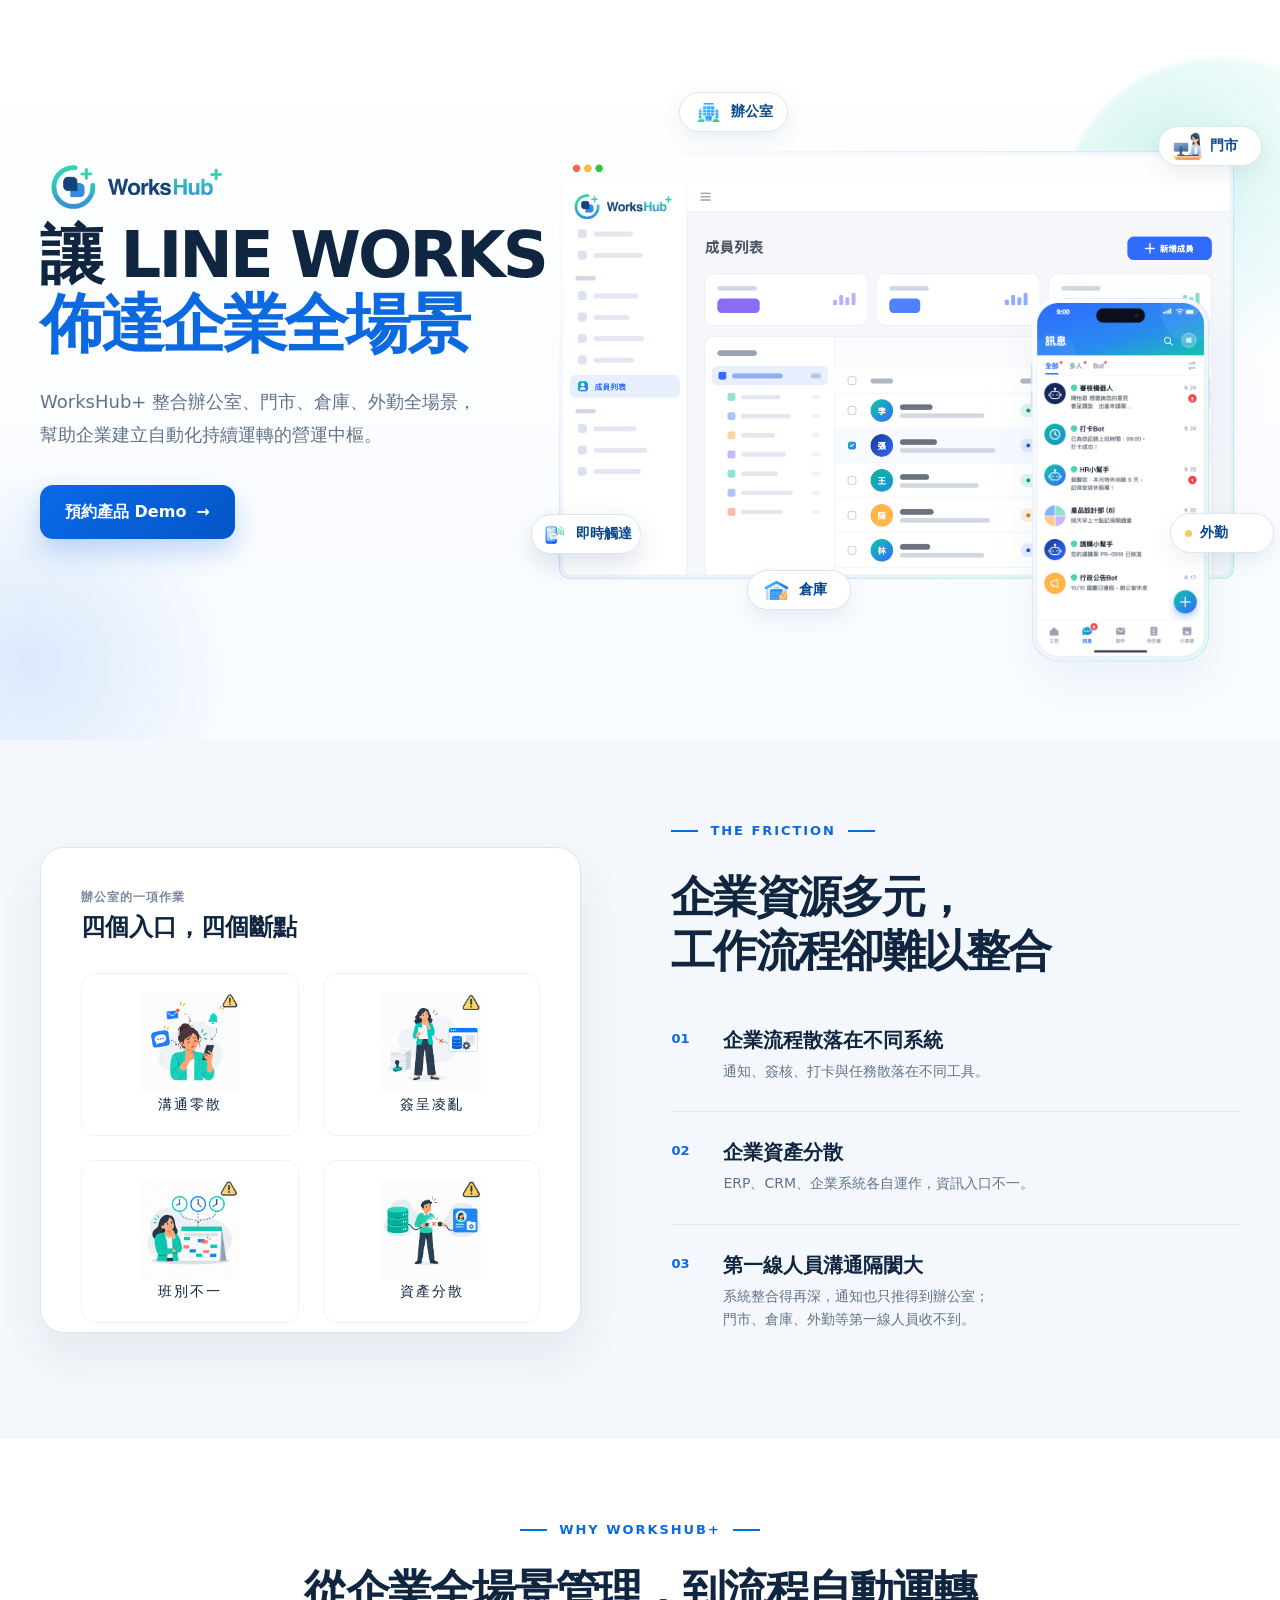
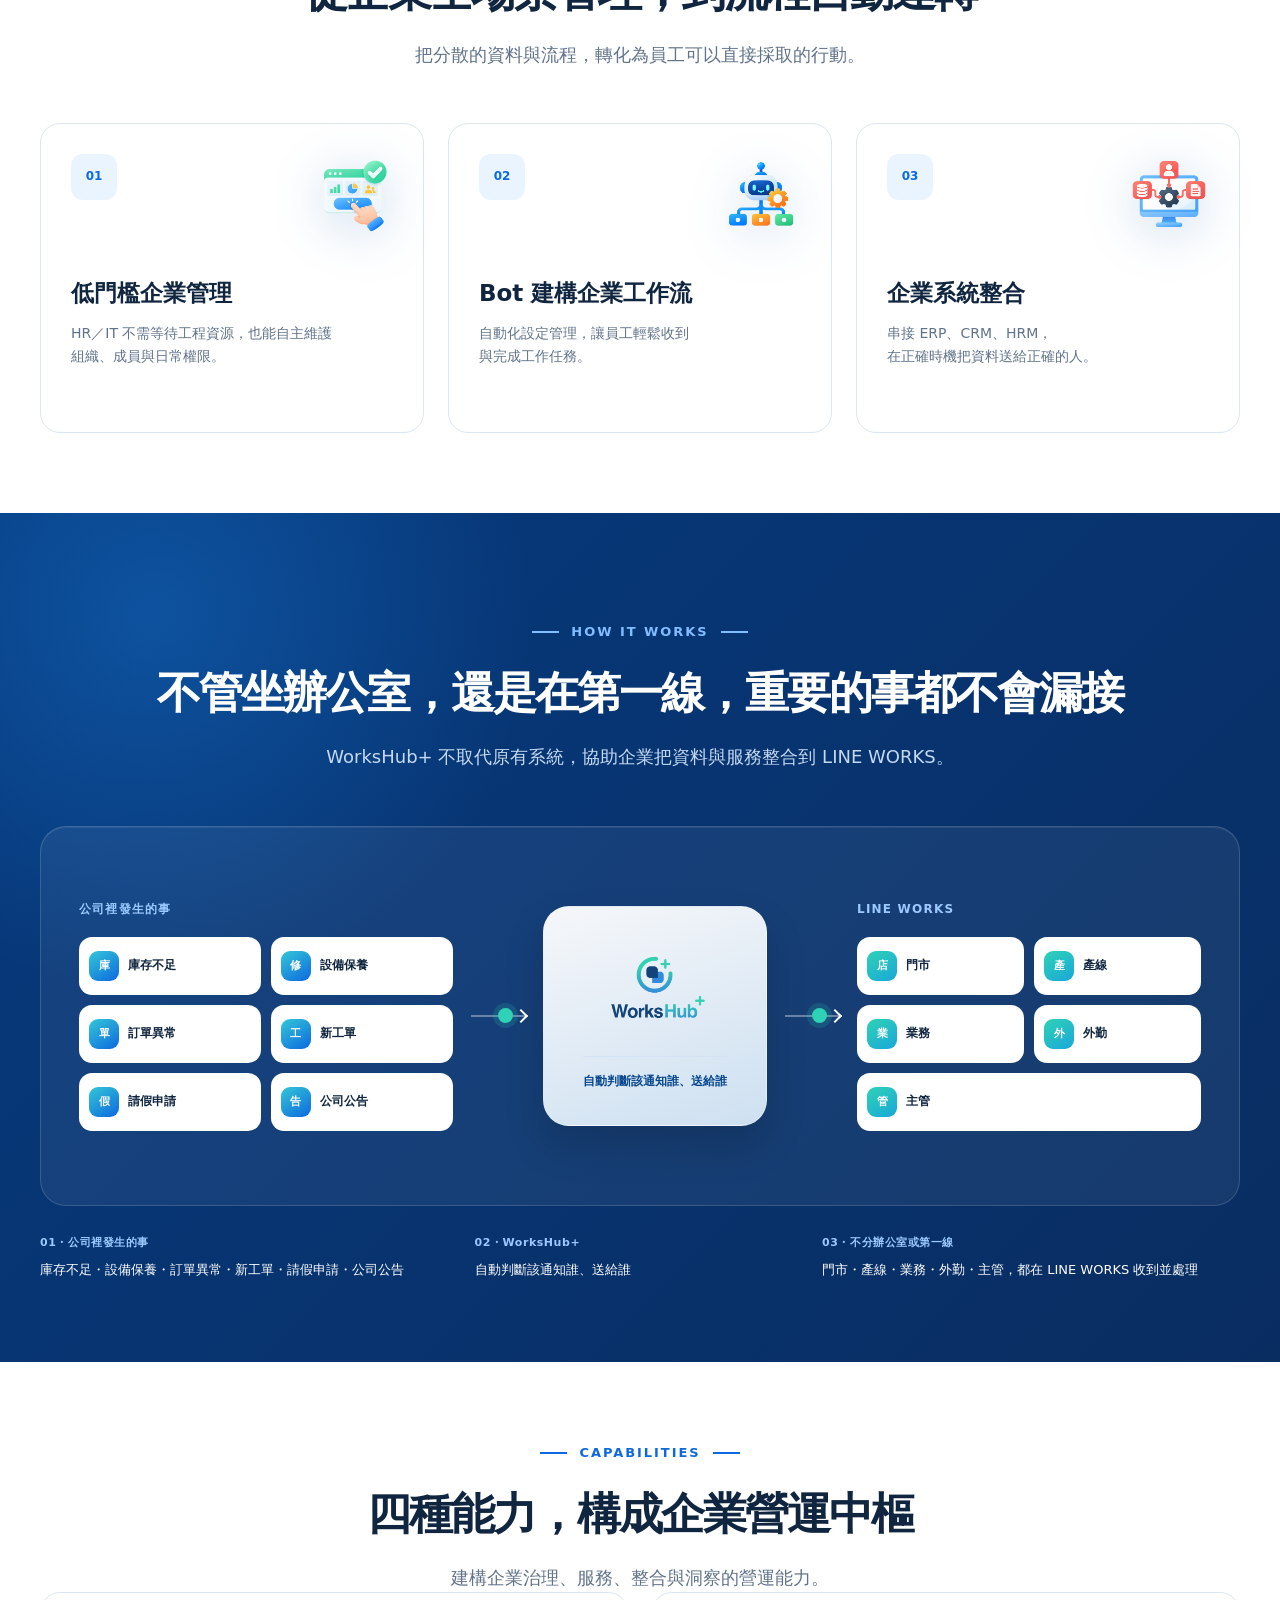
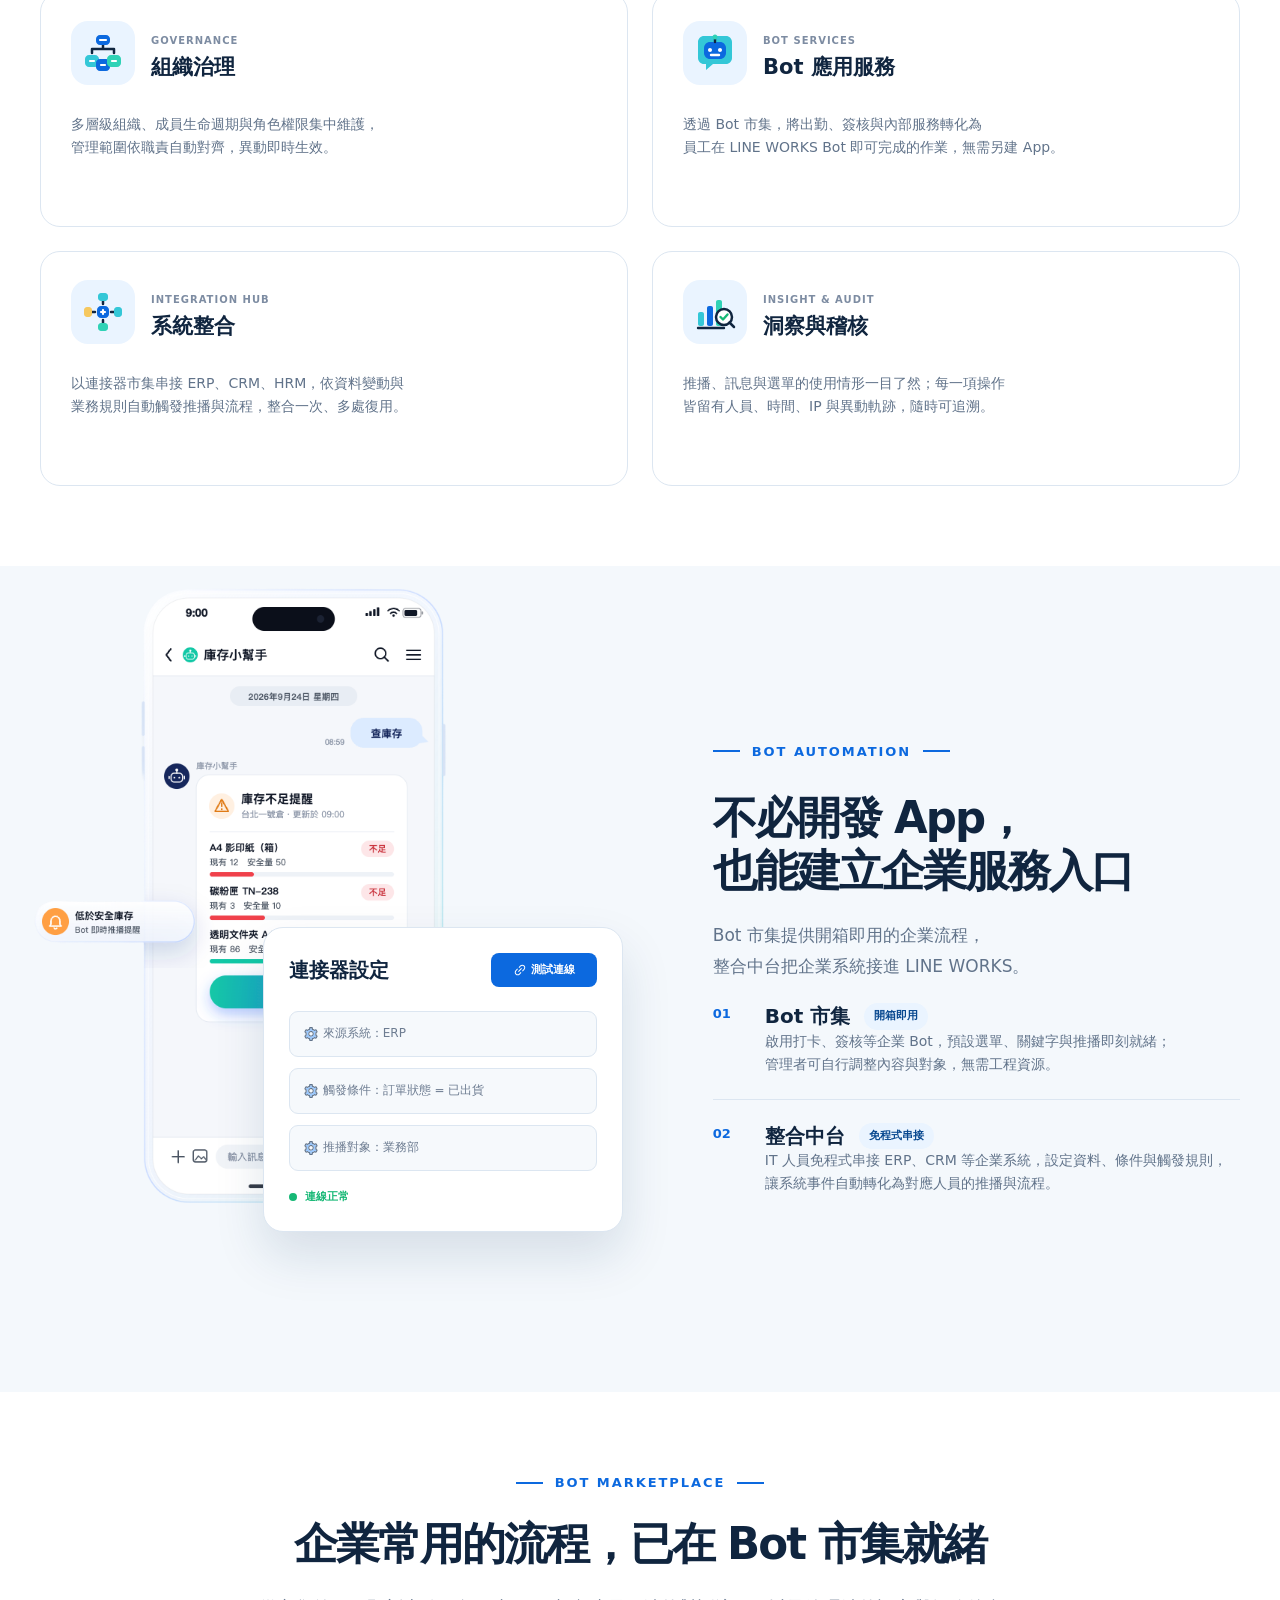
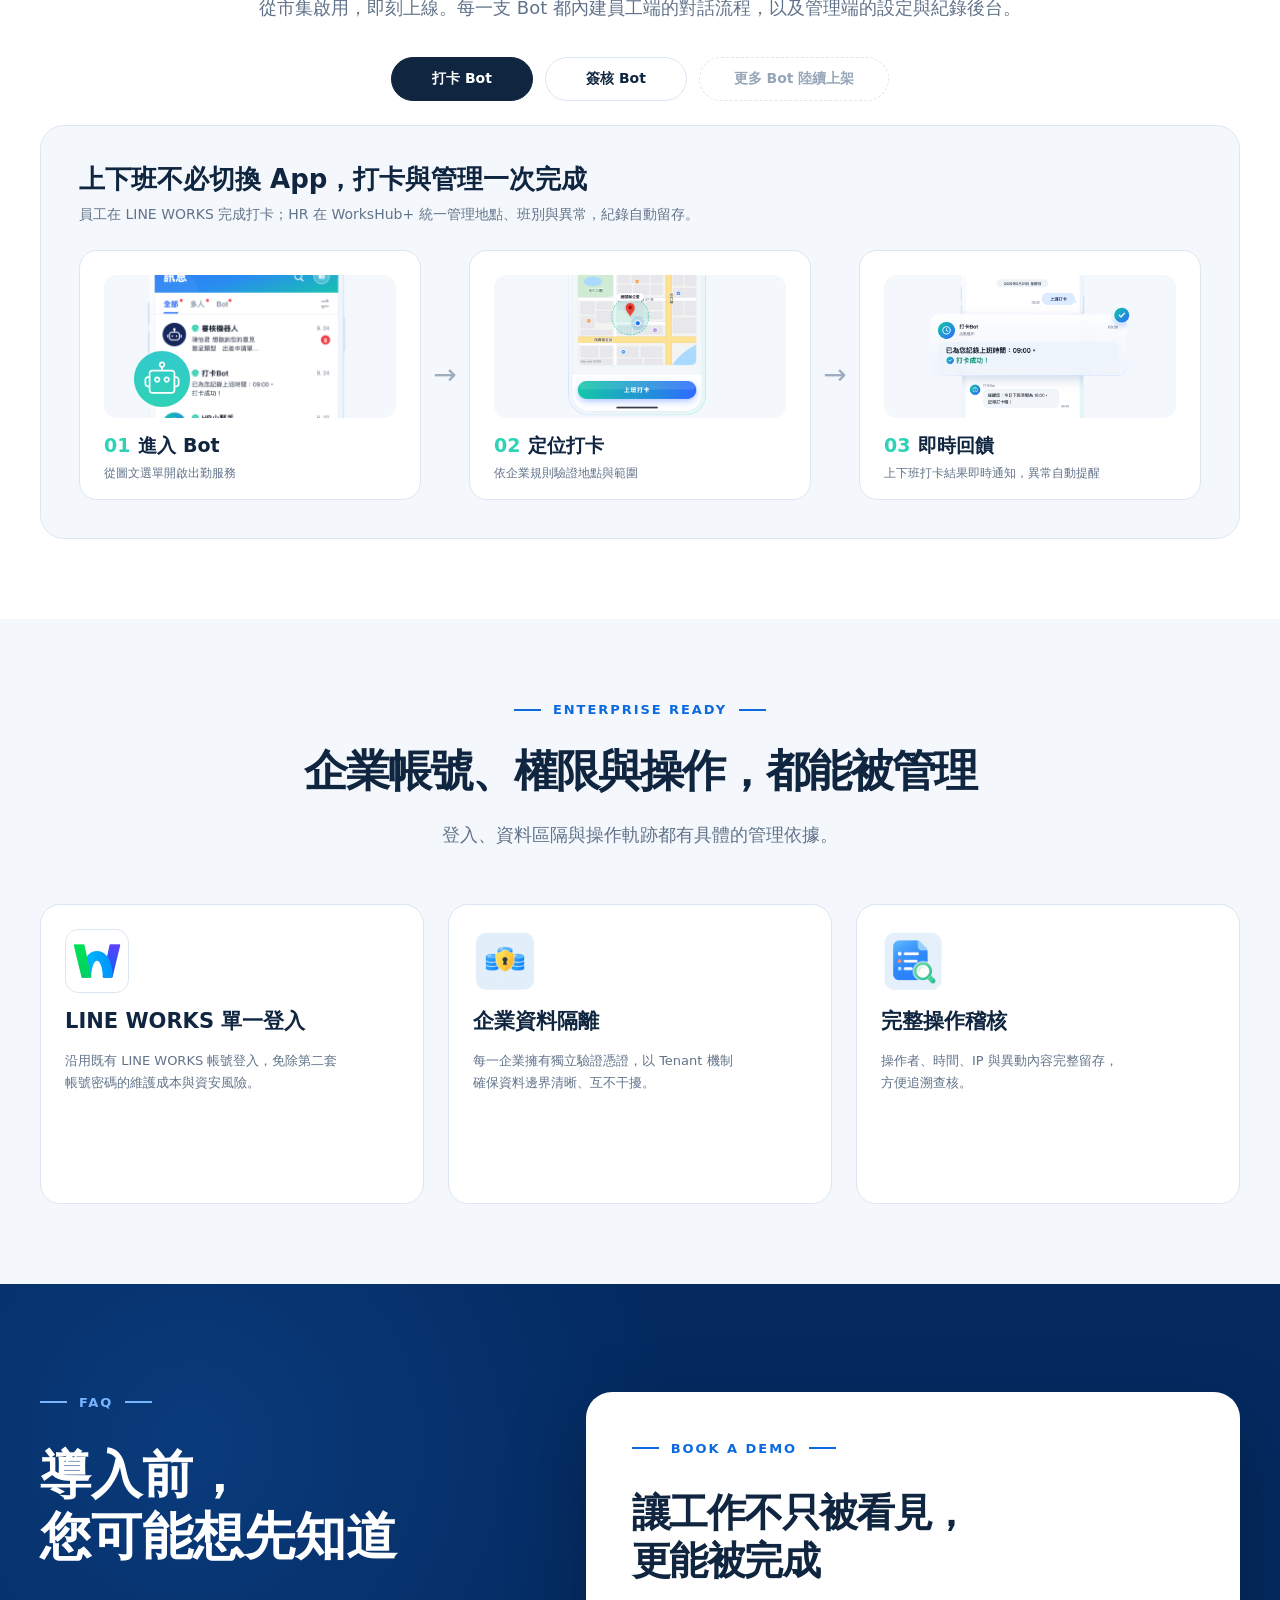
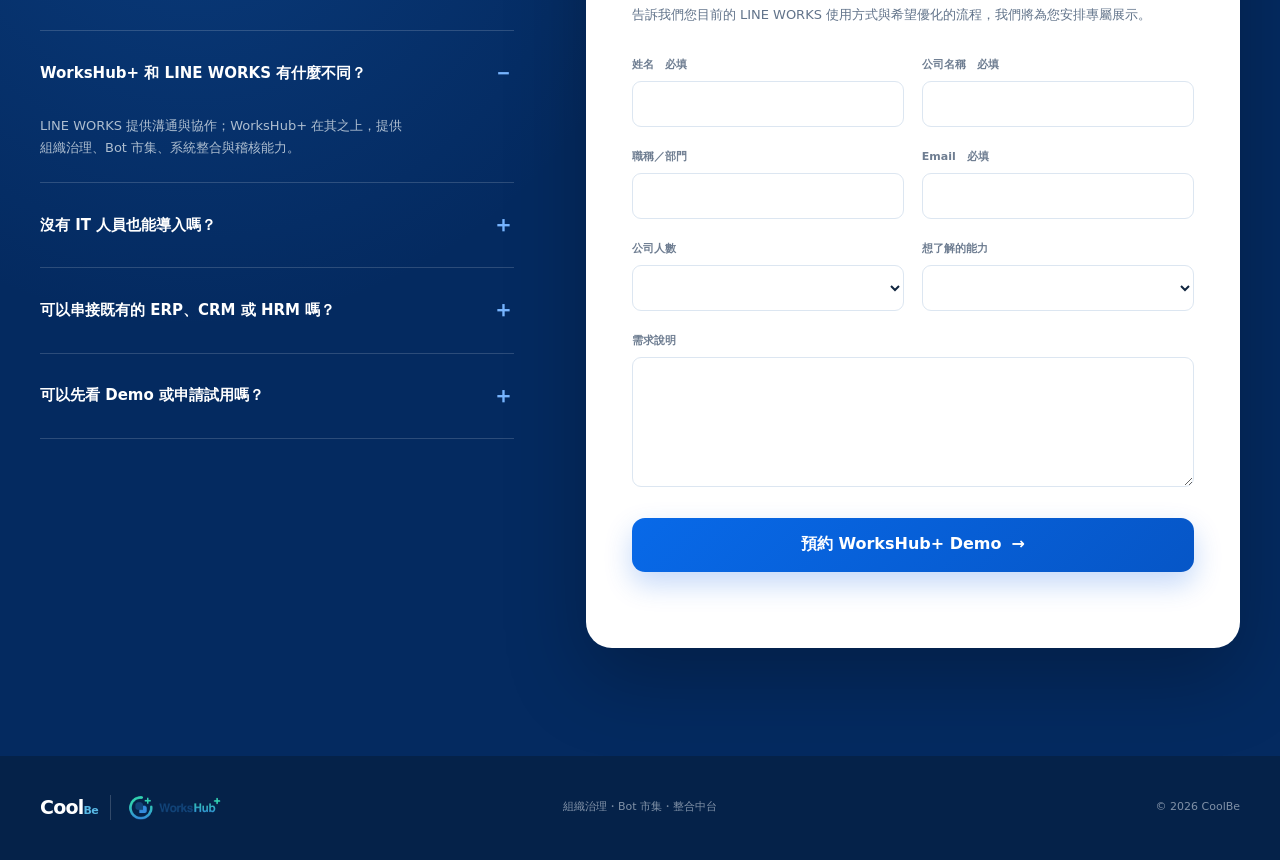
==== index.html @ c20ab9bf "Deploy WorksHub+ Figma-synced website" ====
<!doctype html>
<html lang="zh-Hant">
  <head>
    <meta charset="UTF-8" />
    <meta name="viewport" content="width=device-width, initial-scale=1" />
    <meta name="description" content="WorksHub+ 整合辦公室、門市、倉庫、外勤全場景，幫助企業建立自動化持續運轉的營運中樞。" />
    <meta name="theme-color" content="#0b4b9f" />
    <title>CoolBe WorksHub+｜企業營運中樞</title>
    <link rel="icon" type="image/svg+xml" href="data:image/svg+xml,%3Csvg xmlns='http://www.w3.org/2000/svg' viewBox='0 0 64 64'%3E%3Cdefs%3E%3ClinearGradient id='g' x1='0' y1='0' x2='1' y2='1'%3E%3Cstop stop-color='%232fd2b6'/%3E%3Cstop offset='1' stop-color='%232f8fe8'/%3E%3C/linearGradient%3E%3C/defs%3E%3Ccircle cx='32' cy='32' r='27' fill='none' stroke='url(%23g)' stroke-width='8' stroke-linecap='round'/%3E%3Cpath d='M22 24h14v14H22z' fill='%231d4f86'/%3E%3Cpath d='M28 30h14v14H28z' fill='%233b91df'/%3E%3Cpath d='M44 13v12M38 19h12' stroke='%232fd2b6' stroke-width='5' stroke-linecap='round'/%3E%3C/svg%3E" />
  <link rel="stylesheet" href="styles.css?v=20260924-figma" />
</head>
  <body>
    <a class="skip-link" href="#main">跳到主要內容</a>

    <main id="main">
      <section class="hero section" id="top">
        <div class="hero-orb hero-orb-a"></div>
        <div class="hero-orb hero-orb-b"></div>
        <div class="container hero-grid">
          <div class="hero-copy reveal">
            <div class="brand-crop"><img src="assets/figma-c4fd8.png" alt="WorksHub+" /></div>
            <h1>讓 LINE WORKS<br /><em>佈達企業全場景</em></h1>
            <p class="lead">WorksHub+ 整合辦公室、門市、倉庫、外勤全場景，<br class="desktop-break" />幫助企業建立自動化持續運轉的營運中樞。</p>
            <div class="hero-actions">
              <a class="button" href="#demo">預約產品 Demo <span aria-hidden="true">→</span></a>
            </div>
          </div>

          <div class="hero-showcase reveal" aria-label="WorksHub+ 後台與 LINE WORKS 手機介面示意">
            <img class="hero-admin-image" src="assets/figma-5219c.png" alt="WorksHub+ 成員管理後台畫面" />
            <img class="hero-mobile-image" src="assets/figma-2b4ed.png" alt="LINE WORKS 手機訊息畫面" />
            <div class="showcase-logo brand-crop"><img src="assets/figma-c4fd8.png" alt="" /></div>
            <div class="scene-badge scene-office"><img src="assets/figma-7d145.png" alt="" />辦公室</div>
            <div class="scene-badge scene-store"><img src="assets/figma-6f265.png" alt="" />門市</div>
            <div class="scene-badge scene-warehouse"><img src="assets/figma-5c17d.png" alt="" />倉庫</div>
            <div class="scene-badge scene-field"><i></i>外勤</div>
            <div class="float-chip float-chat"><img src="assets/figma-3a741.png" alt="" />即時觸達</div>
          </div>
        </div>
      </section>

      <section class="section friction" id="value">
        <div class="container split-grid">
          <div class="friction-board reveal">
            <div class="board-kicker">辦公室的一項作業</div>
            <h3>四個入口，四個斷點</h3>
            <div class="tool-grid">
              <div><img src="assets/figma-945f2.png" alt="" /><span>溝通零散</span></div>
              <div><img src="assets/figma-859e3.png" alt="" /><span>簽呈凌亂</span></div>
              <div><img src="assets/figma-cb415.png" alt="" /><span>班別不一</span></div>
              <div><img src="assets/figma-92d85.png" alt="" /><span>資產分散</span></div>
            </div>
          </div>

          <div class="section-copy reveal">
            <div class="eyebrow"><span></span>THE FRICTION</div>
            <h2>企業資源多元，<br />工作流程卻難以整合</h2>
            <ol class="number-list">
              <li><span>01</span><div><h3>企業流程散落在不同系統</h3><p>通知、簽核、打卡與任務散落在不同工具。</p></div></li>
              <li><span>02</span><div><h3>企業資產分散</h3><p>ERP、CRM、企業系統各自運作，資訊入口不一。</p></div></li>
              <li><span>03</span><div><h3>第一線人員溝通隔閡大</h3><p>系統整合得再深，通知也只推得到辦公室；<br />門市、倉庫、外勤等第一線人員收不到。</p></div></li>
            </ol>
          </div>
        </div>
      </section>

      <section class="section value-section">
        <div class="container">
          <div class="section-heading centered reveal">
            <div class="eyebrow"><span></span>WHY WORKSHUB+</div>
            <h2>從企業全場景管理，到流程自動運轉</h2>
            <p>把分散的資料與流程，轉化為員工可以直接採取的行動。</p>
          </div>
          <div class="value-cards">
            <article class="value-card reveal">
              <div class="value-top"><span class="card-number">01</span><img class="value-icon" src="assets/figma-0c773.png" alt="" /></div>
              <h3>低門檻企業管理</h3>
              <p>HR／IT 不需等待工程資源，也能自主維護<br />組織、成員與日常權限。</p>
            </article>
            <article class="value-card reveal">
              <div class="value-top"><span class="card-number">02</span><img class="value-icon" src="assets/figma-001c5.png" alt="" /></div>
              <h3>Bot 建構企業工作流</h3>
              <p>自動化設定管理，讓員工輕鬆收到<br />與完成工作任務。</p>
            </article>
            <article class="value-card reveal">
              <div class="value-top"><span class="card-number">03</span><img class="value-icon" src="assets/figma-ae1e3.png" alt="" /></div>
              <h3>企業系統整合</h3>
              <p>串接 ERP、CRM、HRM，<br />在正確時機把資料送給正確的人。</p>
            </article>
          </div>
        </div>
      </section>

      <section class="section how-it-works">
        <div class="container">
          <div class="section-heading centered on-dark reveal">
            <div class="eyebrow"><span></span>HOW IT WORKS</div>
            <h2>不管坐辦公室，還是在第一線，重要的事都不會漏接</h2>
            <p>WorksHub+ 不取代原有系統，協助企業把資料與服務整合到 LINE WORKS。</p>
          </div>

          <div class="flow-stage reveal" aria-label="WorksHub+ 運作流程圖">
            <div class="flow-column flow-source">
              <span class="flow-label">公司裡發生的事</span>
              <div class="source-grid">
                <div><i>庫</i>庫存不足</div>
                <div><i>修</i>設備保養</div>
                <div><i>單</i>訂單異常</div>
                <div><i>工</i>新工單</div>
                <div><i>假</i>請假申請</div>
                <div><i>告</i>公司公告</div>
              </div>
            </div>
            <div class="flow-arrow" aria-hidden="true"><span></span></div>
            <div class="flow-core">
              <img src="assets/figma-edcbf.png" alt="WorksHub+" />
              <div>自動判斷該通知誰、送給誰</div>
            </div>
            <div class="flow-arrow" aria-hidden="true"><span></span></div>
            <div class="flow-destination">
              <span class="flow-label">LINE WORKS</span>
              <div class="people-grid">
                <div><i>店</i>門市</div>
                <div><i>產</i>產線</div>
                <div><i>業</i>業務</div>
                <div><i>外</i>外勤</div>
                <div><i>管</i>主管</div>
              </div>
            </div>
          </div>

          <div class="flow-captions">
            <div><strong>01・公司裡發生的事</strong><span>庫存不足・設備保養・訂單異常・新工單・請假申請・公司公告</span></div>
            <div><strong>02・WorksHub+</strong><span>自動判斷該通知誰、送給誰</span></div>
            <div><strong>03・不分辦公室或第一線</strong><span>門市・產線・業務・外勤・主管，都在 LINE WORKS 收到並處理</span></div>
          </div>
        </div>
      </section>

      <section class="section capabilities" id="capabilities">
        <div class="container">
          <div class="section-heading centered reveal">
            <div class="eyebrow"><span></span>CAPABILITIES</div>
            <h2>四種能力，構成企業營運中樞</h2>
            <p>建構企業治理、服務、整合與洞察的營運能力。</p>
          </div>
          <div class="capability-grid">
            <article class="capability-card reveal">
              <div class="cap-head"><span class="cap-icon"><img src="assets/figma-39eca.svg" alt="" /></span><div><small>GOVERNANCE</small><h3>組織治理</h3></div></div>
              <p>多層級組織、成員生命週期與角色權限集中維護，<br />管理範圍依職責自動對齊，異動即時生效。</p>
            </article>
            <article class="capability-card reveal">
              <div class="cap-head"><span class="cap-icon"><img src="assets/figma-b638e.svg" alt="" /></span><div><small>BOT SERVICES</small><h3>Bot 應用服務</h3></div></div>
              <p>透過 Bot 市集，將出勤、簽核與內部服務轉化為<br />員工在 LINE WORKS Bot 即可完成的作業，無需另建 App。</p>
            </article>
            <article class="capability-card reveal">
              <div class="cap-head"><span class="cap-icon"><img src="assets/figma-04f68.svg" alt="" /></span><div><small>INTEGRATION HUB</small><h3>系統整合</h3></div></div>
              <p>以連接器市集串接 ERP、CRM、HRM，依資料變動與<br />業務規則自動觸發推播與流程，整合一次、多處復用。</p>
            </article>
            <article class="capability-card reveal">
              <div class="cap-head"><span class="cap-icon"><img src="assets/figma-c56f0.svg" alt="" /></span><div><small>INSIGHT &amp; AUDIT</small><h3>洞察與稽核</h3></div></div>
              <p>推播、訊息與選單的使用情形一目了然；每一項操作<br />皆留有人員、時間、IP 與異動軌跡，隨時可追溯。</p>
            </article>
          </div>
        </div>
      </section>

      <section class="section automation" id="automation">
        <div class="container split-grid automation-grid">
          <div class="automation-visual reveal">
            <img class="automation-phone-shot" src="assets/figma-3d647.png" alt="LINE WORKS 企業服務 Bot 手機畫面" />
            <div class="connector-card">
              <div class="connector-head"><h3>連接器設定</h3><button type="button"><img src="assets/figma-ceab8.svg" alt="" />測試連線</button></div>
              <div class="connector-field"><img src="assets/figma-f8e97.svg" alt="" />來源系統：ERP</div>
              <div class="connector-field"><img src="assets/figma-f8e97.svg" alt="" />觸發條件：訂單狀態 = 已出貨</div>
              <div class="connector-field"><img src="assets/figma-f8e97.svg" alt="" />推播對象：業務部</div>
              <div class="connector-status"><i></i>連線正常</div>
            </div>
          </div>

          <div class="section-copy reveal">
            <div class="eyebrow"><span></span>BOT AUTOMATION</div>
            <h2>不必開發 App，<br />也能建立企業服務入口</h2>
            <p class="lead compact">Bot 市集提供開箱即用的企業流程，<br />整合中台把企業系統接進 LINE WORKS。</p>
            <ol class="number-list automation-list">
              <li><span>01</span><div><div class="list-title"><h3>Bot 市集</h3><em>開箱即用</em></div><p>啟用打卡、簽核等企業 Bot，預設選單、關鍵字與推播即刻就緒；<br />管理者可自行調整內容與對象，無需工程資源。</p></div></li>
              <li><span>02</span><div><div class="list-title"><h3>整合中台</h3><em>免程式串接</em></div><p>IT 人員免程式串接 ERP、CRM 等企業系統，設定資料、條件與觸發規則，<br />讓系統事件自動轉化為對應人員的推播與流程。</p></div></li>
            </ol>
          </div>
        </div>
      </section>

      <section class="section marketplace" id="marketplace">
        <div class="container">
          <div class="section-heading centered reveal">
            <div class="eyebrow"><span></span>BOT MARKETPLACE</div>
            <h2>企業常用的流程，已在 Bot 市集就緒</h2>
            <p>從市集啟用，即刻上線。每一支 Bot 都內建員工端的對話流程，以及管理端的設定與紀錄後台。</p>
          </div>

          <div class="tabs" role="tablist" aria-label="Bot 市集">
            <button type="button" role="tab" aria-selected="true" aria-controls="attendance-panel" id="attendance-tab" data-tab="attendance">打卡 Bot</button>
            <button type="button" role="tab" aria-selected="false" aria-controls="approval-panel" id="approval-tab" data-tab="approval">簽核 Bot</button>
            <span>更多 Bot 陸續上架</span>
          </div>

          <div class="tab-panel active" id="attendance-panel" role="tabpanel" aria-labelledby="attendance-tab">
            <div class="market-intro"><h3>上下班不必切換 App，打卡與管理一次完成</h3><p>員工在 LINE WORKS 完成打卡；HR 在 WorksHub+ 統一管理地點、班別與異常，紀錄自動留存。</p></div>
            <div class="journey-grid">
              <article><div class="journey-shot journey-shot-entry"><img src="assets/figma-12548.png" alt="LINE WORKS Bot 圖文選單" /><img class="journey-avatar" src="assets/figma-54479.svg" alt="" /></div><h4><span>01</span>進入 Bot</h4><p>從圖文選單開啟出勤服務</p></article>
              <div class="journey-arrow">→</div>
              <article><div class="journey-shot journey-shot-location"><img src="assets/figma-be0d0.png" alt="LINE WORKS 定位打卡畫面" /></div><h4><span>02</span>定位打卡</h4><p>依企業規則驗證地點與範圍</p></article>
              <div class="journey-arrow">→</div>
              <article><div class="journey-shot journey-shot-result"><img src="assets/figma-1cd46.png" alt="LINE WORKS 打卡結果畫面" /></div><h4><span>03</span>即時回饋</h4><p>上下班打卡結果即時通知，異常自動提醒</p></article>
            </div>
          </div>

          <div class="tab-panel" id="approval-panel" role="tabpanel" aria-labelledby="approval-tab" hidden>
            <div class="market-intro"><h3>申請與簽核，在對話中完成閉環</h3><p>員工在 LINE WORKS 發起申請，簽核人於對話中一鍵核決；進度、結果與歷程自動同步至後台。</p></div>
            <div class="journey-grid">
              <article><div class="journey-shot approval-shot-application"><img src="assets/figma-70c0e.png" alt="LINE WORKS 發起簽核申請畫面" /></div><h4><span>01</span>發起申請</h4><p>從選單填寫表單，自動帶入申請人資訊</p></article>
              <div class="journey-arrow">→</div>
              <article><div class="journey-shot approval-shot-review"><img src="assets/figma-2665f.png" alt="LINE WORKS 主管簽核畫面" /></div><h4><span>02</span>主管簽核</h4><p>申請推播至簽核人，在對話中一鍵核決</p></article>
              <div class="journey-arrow">→</div>
              <article><div class="journey-shot approval-shot-result"><img src="assets/figma-3da7b.png" alt="LINE WORKS 簽核結果同步畫面" /></div><h4><span>03</span>結果同步</h4><p>申請人即時收到結果，紀錄自動留存</p></article>
            </div>
          </div>
        </div>
      </section>

      <section class="section security" id="security">
        <div class="container">
          <div class="section-heading centered reveal">
            <div class="eyebrow"><span></span>ENTERPRISE READY</div>
            <h2>企業帳號、權限與操作，都能被管理</h2>
            <p>登入、資料區隔與操作軌跡都有具體的管理依據。</p>
          </div>
          <div class="security-cards">
            <article class="reveal"><img class="security-icon" src="assets/figma-86317.svg" alt="" /><h3>LINE WORKS 單一登入</h3><p>沿用既有 LINE WORKS 帳號登入，免除第二套<br />帳號密碼的維護成本與資安風險。</p></article>
            <article class="reveal"><img class="security-icon security-icon-crop" src="assets/figma-136bf.png" alt="" /><h3>企業資料隔離</h3><p>每一企業擁有獨立驗證憑證，以 Tenant 機制<br />確保資料邊界清晰、互不干擾。</p></article>
            <article class="reveal"><img class="security-icon security-icon-crop" src="assets/figma-7cbc1.png" alt="" /><h3>完整操作稽核</h3><p>操作者、時間、IP 與異動內容完整留存，<br />方便追溯查核。</p></article>
          </div>
        </div>
      </section>

      <section class="section demo-section" id="demo">
        <div class="container demo-grid">
          <div class="faq-block reveal">
            <div class="eyebrow light"><span></span>FAQ</div>
            <h2>導入前，<br />您可能想先知道</h2>
            <div class="faq-list">
              <article class="faq-item open">
                <button type="button" aria-expanded="true"><span>WorksHub+ 和 LINE WORKS 有什麼不同？</span><i>－</i></button>
                <div class="faq-answer">LINE WORKS 提供溝通與協作；WorksHub+ 在其之上，提供<br />組織治理、Bot 市集、系統整合與稽核能力。</div>
              </article>
              <article class="faq-item pending">
                <button type="button" aria-expanded="false"><span>沒有 IT 人員也能導入嗎？</span><i>＋</i></button>
                <div class="faq-answer" hidden><em>FAQ 回覆內容待提供</em></div>
              </article>
              <article class="faq-item pending">
                <button type="button" aria-expanded="false"><span>可以串接既有的 ERP、CRM 或 HRM 嗎？</span><i>＋</i></button>
                <div class="faq-answer" hidden><em>FAQ 回覆內容待提供</em></div>
              </article>
              <article class="faq-item pending">
                <button type="button" aria-expanded="false"><span>可以先看 Demo 或申請試用嗎？</span><i>＋</i></button>
                <div class="faq-answer" hidden><em>FAQ 回覆內容待提供</em></div>
              </article>
            </div>
          </div>

          <div class="demo-card reveal">
            <div class="eyebrow"><span></span>BOOK A DEMO</div>
            <h2>讓工作不只被看見，<br />更能被完成</h2>
            <p>告訴我們您目前的 LINE WORKS 使用方式與希望優化的流程，我們將為您安排專屬展示。</p>
            <form id="demo-form">
              <div class="form-grid">
                <label for="demo-name"><span>姓名　必填</span><input id="demo-name" type="text" name="name" autocomplete="name" required /></label>
                <label for="demo-company"><span>公司名稱　必填</span><input id="demo-company" type="text" name="company" autocomplete="organization" required /></label>
                <label for="demo-role"><span>職稱／部門</span><input id="demo-role" type="text" name="role" autocomplete="organization-title" /></label>
                <label for="demo-email"><span>Email　必填</span><input id="demo-email" type="email" name="email" autocomplete="email" required /></label>
                <label for="demo-size"><span>公司人數</span><select id="demo-size" name="size" autocomplete="off"><option value=""></option><option>1–50</option><option>51–200</option><option>201–500</option><option>501 以上</option></select></label>
                <label for="demo-interest"><span>想了解的能力</span><select id="demo-interest" name="interest" autocomplete="off"><option value=""></option><option>組織治理</option><option>Bot 應用服務</option><option>系統整合</option><option>洞察與稽核</option></select></label>
              </div>
              <label class="full-field" for="demo-message"><span>需求說明</span><textarea id="demo-message" name="message" rows="4" autocomplete="off"></textarea></label>
              <button class="button form-submit" type="submit">預約 WorksHub+ Demo <span aria-hidden="true">→</span></button>
              <div class="form-status" id="form-status" role="status" aria-live="polite"></div>
            </form>
          </div>
        </div>
      </section>
    </main>

    <footer class="site-footer">
      <div class="container footer-inner">
        <div class="footer-brand"><strong>Cool<span>Be</span></strong><i></i><img src="assets/figma-c4fd8.png" alt="WorksHub+" /></div>
        <span>組織治理・Bot 市集・整合中台</span>
        <span>© 2026 CoolBe</span>
      </div>
    </footer>

    <script src="script.js?v=20260924-figma"></script>
  </body>
</html>
---- styles.css ----
:root {
  --navy: #10253f;
  --navy-deep: #071a31;
  --blue: #0c69df;
  --blue-deep: #07478f;
  --blue-soft: #eaf4ff;
  --cyan: #34c7d7;
  --mint: #2fd2b6;
  --green: #16b875;
  --yellow: #f6c85f;
  --surface: #f4f8fc;
  --line: #dce6f1;
  --muted: #61738a;
  --white: #fff;
  --shadow: 0 24px 60px rgba(18, 50, 84, 0.14);
  --radius: 24px;
  --container: 1200px;
}

* { box-sizing: border-box; }
html { scroll-behavior: smooth; }
body {
  margin: 0;
  color: var(--navy);
  background: #fff;
  font-family: Inter, "Noto Sans TC", "PingFang TC", "Microsoft JhengHei", system-ui, sans-serif;
  font-size: 16px;
  line-height: 1.65;
  -webkit-font-smoothing: antialiased;
}
body.menu-open { overflow: hidden; }
img { display: block; max-width: 100%; }
a { color: inherit; text-decoration: none; }
button, input, textarea, select { font: inherit; }
button { color: inherit; }
h1, h2, h3, h4, p { margin-top: 0; }
h1, h2, h3, h4 { line-height: 1.22; }

.skip-link {
  position: fixed;
  left: 16px;
  top: -56px;
  z-index: 999;
  padding: 10px 16px;
  border-radius: 8px;
  color: #fff;
  background: var(--navy);
  transition: top .2s ease;
  opacity: 0;
}
.skip-link:focus-visible { top: 16px; opacity: 1; }
.container { width: min(calc(100% - 48px), var(--container)); margin-inline: auto; }
.section { position: relative; padding: 108px 0; overflow: hidden; }
.split-grid { display: grid; grid-template-columns: minmax(0, 1fr) minmax(0, 1.05fr); gap: 90px; align-items: center; }

.site-header {
  position: sticky;
  top: 0;
  z-index: 100;
  background: rgba(255, 255, 255, .93);
  border-bottom: 1px solid rgba(220, 230, 241, .82);
  backdrop-filter: blur(18px);
}
.header-inner { height: 78px; display: flex; align-items: center; gap: 38px; }
.brand { display: flex; align-items: center; gap: 12px; width: 238px; margin-right: auto; }
.brand > i { width: 1px; height: 25px; background: var(--line); }
.coolbe-wordmark { color: #2d313a; font-size: 20px; font-weight: 900; letter-spacing: -.04em; white-space: nowrap; }
.coolbe-wordmark span { color: #2d9cd6; }
.brand img { width: 105px; height: 48px; object-fit: contain; object-position: left center; }
.desktop-nav { display: flex; align-items: center; gap: 30px; color: #53647a; font-size: 14px; font-weight: 700; }
.desktop-nav a { position: relative; padding: 28px 0; }
.desktop-nav a::after {
  content: "";
  position: absolute;
  left: 50%;
  bottom: 17px;
  width: 0;
  height: 2px;
  background: var(--blue);
  transition: width .2s ease, left .2s ease;
}
.desktop-nav a:hover::after, .desktop-nav a:focus-visible::after { left: 0; width: 100%; }
.button {
  display: inline-flex;
  align-items: center;
  justify-content: center;
  gap: 10px;
  min-height: 54px;
  padding: 0 25px;
  border: 0;
  border-radius: 13px;
  color: #fff;
  background: linear-gradient(135deg, #0869e8, #0656c7);
  box-shadow: 0 12px 28px rgba(7, 94, 229, .24);
  cursor: pointer;
  font-weight: 800;
  transition: transform .2s ease, box-shadow .2s ease;
}
.button:hover, .button:focus-visible { transform: translateY(-2px); box-shadow: 0 16px 34px rgba(7, 94, 229, .32); }
.button-small { min-height: 42px; padding: 0 20px; border-radius: 10px; font-size: 14px; }
.menu-toggle { display: none; width: 42px; height: 42px; padding: 10px; border: 0; background: transparent; cursor: pointer; }
.menu-toggle span { display: block; height: 2px; margin: 5px 0; background: var(--navy); transition: transform .2s ease, opacity .2s ease; }
.mobile-nav { display: none; }

.hero { min-height: 740px; padding: 96px 0 100px; background: linear-gradient(180deg, #fff 0%, #f8fbff 100%); }
.hero-grid { display: grid; grid-template-columns: .88fr 1.12fr; gap: 48px; align-items: center; }
.hero-copy { position: relative; z-index: 3; }
.eyebrow { display: flex; align-items: center; gap: 12px; margin-bottom: 30px; color: var(--blue); font-size: 13px; font-weight: 900; letter-spacing: .15em; }
.eyebrow::before, .eyebrow::after { content: ""; flex: 0 0 27px; width: 27px; height: 2px; background: currentColor; }
.eyebrow > span { display: none; }
.hero h1 { margin-bottom: 28px; font-size: clamp(46px, 4.4vw, 66px); letter-spacing: -.055em; }
.hero h1 em { color: var(--blue); font-style: normal; }
.lead { margin-bottom: 34px; color: var(--muted); font-size: 18px; line-height: 1.8; }
.hero-actions { display: flex; align-items: center; gap: 34px; margin-bottom: 46px; }
.text-link { color: var(--blue-deep); font-weight: 800; }
.text-link span { display: inline-block; margin-left: 4px; transition: transform .2s ease; }
.text-link:hover span { transform: translateY(3px); }
.dual-core { display: grid; grid-template-columns: 1fr 1fr; gap: 0; padding-top: 24px; border-top: 1px solid var(--line); }
.dual-core div { display: grid; gap: 3px; }
.dual-core div + div { padding-left: 24px; border-left: 1px solid var(--line); }
.dual-core strong { color: var(--blue-deep); font-size: 11px; letter-spacing: .12em; }
.dual-core span { color: var(--muted); font-size: 13px; }
.hero-visual { position: relative; min-height: 540px; }
.browser-frame { position: absolute; inset: 52px 0 auto 26px; z-index: 1; overflow: hidden; border: 1px solid #d4e0ed; border-radius: 22px; background: #fff; box-shadow: var(--shadow); transform: perspective(1200px) rotateY(-2deg) rotateX(1deg); }
.browser-bar { height: 45px; display: flex; align-items: center; gap: 7px; padding: 0 16px; color: #718097; background: #edf3f8; font-size: 11px; }
.browser-bar span { width: 8px; height: 8px; border-radius: 50%; background: #b5c4d5; }
.browser-bar b { margin-left: 8px; font-weight: 700; }
.browser-shot { height: 370px; overflow: hidden; background: #fff; }
.browser-shot img { width: 100%; height: 100%; object-fit: cover; object-position: left top; }
.phone-frame { position: absolute; right: -8px; bottom: 4px; z-index: 4; width: 182px; height: 356px; overflow: hidden; padding: 8px; border: 6px solid #122238; border-radius: 30px; background: #fff; box-shadow: 0 28px 56px rgba(5, 24, 49, .32); }
.phone-frame img { width: 100%; height: 100%; object-fit: cover; object-position: top; border-radius: 19px; }
.phone-speaker { position: absolute; z-index: 2; top: 12px; left: 50%; width: 52px; height: 5px; border-radius: 3px; background: #142238; transform: translateX(-50%); }
.float-chip { position: absolute; z-index: 5; display: flex; align-items: center; gap: 9px; padding: 9px 13px; border: 1px solid #d9e4ef; border-radius: 999px; background: rgba(255,255,255,.95); box-shadow: 0 10px 26px rgba(19, 52, 88, .14); color: var(--blue-deep); font-size: 12px; font-weight: 800; }
.float-chip img { width: 27px; height: 27px; object-fit: contain; }
.float-chat { left: 4px; bottom: 36px; }
.scene-badge { position: absolute; z-index: 3; min-width: 104px; padding: 8px 14px; border: 1px solid var(--line); border-radius: 999px; background: #fff; box-shadow: 0 8px 22px rgba(19, 52, 88, .08); font-size: 13px; font-weight: 800; }
.scene-badge i { display: inline-block; width: 7px; height: 7px; margin-right: 8px; border-radius: 50%; background: var(--blue); }
.scene-office { top: 6px; left: 84px; }
.scene-store { top: 18px; right: 18px; }
.scene-store i { background: var(--mint); }
.scene-warehouse { bottom: 20px; left: 152px; }
.scene-warehouse i { background: var(--blue-deep); }
.scene-field { right: 2px; bottom: 82px; }
.scene-field i { background: var(--yellow); }
.hero-orb { position: absolute; border-radius: 50%; filter: blur(2px); pointer-events: none; }
.hero-orb-a { top: 58px; right: -100px; width: 320px; height: 320px; background: radial-gradient(circle at 35% 35%, rgba(47,210,182,.22), rgba(47,210,182,0) 68%); }
.hero-orb-b { left: -180px; bottom: -130px; width: 420px; height: 420px; background: radial-gradient(circle at 50% 50%, rgba(12,105,223,.12), rgba(12,105,223,0) 68%); }

.friction { background: var(--surface); }
.friction-board { position: relative; min-height: 486px; padding: 42px; border: 1px solid var(--line); border-radius: var(--radius); background: #fff; box-shadow: 0 22px 48px rgba(23, 56, 92, .08); }
.board-kicker { margin-bottom: 6px; color: #7a899c; font-size: 12px; font-weight: 800; letter-spacing: .08em; }
.friction-board h3 { margin-bottom: 30px; font-size: 24px; }
.tool-grid { display: grid; grid-template-columns: 1fr 1fr; gap: 14px; }
.tool-grid > div { display: flex; align-items: center; gap: 12px; min-height: 72px; padding: 14px; border-radius: 14px; background: #eef3f8; font-weight: 800; }
.tool-icon { display: grid; place-items: center; width: 34px; height: 34px; border-radius: 10px; color: #fff; background: var(--blue); font-size: 13px; }
.icon-approve { background: var(--green); }
.icon-clock { background: #6b7bea; }
.icon-erp { background: #f0a93a; }
.break-lines { display: grid; grid-template-columns: repeat(4, 1fr); gap: 38px; padding: 0 42px; }
.break-lines span { height: 37px; border-left: 1px dashed #9cadc1; }
.warning-card { display: flex; align-items: center; justify-content: space-between; min-height: 60px; padding: 12px 16px 12px 20px; border-radius: 14px; background: #fff4df; color: #835b18; font-weight: 800; }
.warning-card b { display: grid; place-items: center; width: 33px; height: 33px; border-radius: 50%; color: #fff; background: #d7942b; }
.section-copy h2, .section-heading h2 { margin-bottom: 22px; font-size: clamp(36px, 3.4vw, 48px); letter-spacing: -.045em; }
.section-heading > p, .section-copy > p { color: var(--muted); font-size: 18px; }
.number-list { margin: 50px 0 0; padding: 0; list-style: none; }
.number-list li { display: grid; grid-template-columns: 34px 1fr; gap: 18px; padding: 28px 0; border-top: 1px solid var(--line); }
.number-list li:first-child { border-top: 0; padding-top: 0; }
.number-list > li > span { color: var(--blue); font-size: 13px; font-weight: 900; }
.number-list h3 { margin-bottom: 8px; font-size: 20px; }
.number-list p { margin: 0; color: var(--muted); font-size: 14px; }

.value-section { background: #fff; }
.section-heading { max-width: 100%; margin-bottom: 54px; }
.section-heading.centered { max-width: 920px; margin-inline: auto; text-align: center; }
.section-heading.centered .eyebrow { justify-content: center; }
.section-heading > p { margin-bottom: 0; }
.value-cards { display: grid; grid-template-columns: repeat(3, 1fr); gap: 24px; }
.value-card { min-height: 310px; padding: 30px; border: 1px solid var(--line); border-radius: 20px; background: #fff; transition: transform .22s ease, box-shadow .22s ease, border-color .22s ease; }
.value-card:hover { transform: translateY(-6px); border-color: #bed9f8; box-shadow: 0 20px 44px rgba(23, 56, 92, .10); }
.value-top { display: flex; align-items: flex-start; justify-content: space-between; margin-bottom: 45px; }
.card-number { display: grid; place-items: center; width: 46px; height: 46px; border-radius: 12px; color: var(--blue); background: var(--blue-soft); font-size: 12px; font-weight: 900; }
.flat-icon { display: grid; place-items: center; width: 70px; height: 70px; border-radius: 20px 20px 20px 6px; color: #fff; font-size: 30px; font-weight: 900; box-shadow: 0 16px 26px rgba(12, 105, 223, .16); }
.flat-blue { background: linear-gradient(145deg, var(--cyan), var(--blue)); }
.asset-icon { width: 76px; height: 76px; object-fit: contain; filter: drop-shadow(0 12px 16px rgba(17, 65, 100, .12)); }
.value-card h3 { margin-bottom: 15px; font-size: 23px; }
.value-card p { margin: 0; color: var(--muted); font-size: 14px; }

.how-it-works { padding-bottom: 82px; color: #fff; background: radial-gradient(circle at 12% 12%, rgba(29,136,235,.32), transparent 28%), linear-gradient(135deg, #063a7e, #092d61); }
.on-dark h2 { color: #fff; }
.on-dark p { color: #c5d9f2; }
.on-dark .eyebrow { color: #82bdff; }
.how-it-works .section-heading.centered { max-width: 1120px; }
.flow-stage { display: grid; grid-template-columns: 1fr 54px .6fr 54px .92fr; gap: 18px; align-items: center; min-height: 380px; padding: 38px; border: 1px solid rgba(255,255,255,.15); border-radius: 26px; background: rgba(255,255,255,.06); box-shadow: inset 0 1px 0 rgba(255,255,255,.08); }
.flow-label { display: block; margin-bottom: 17px; color: #9bc9ff; font-size: 12px; font-weight: 900; letter-spacing: .1em; }
.source-grid, .people-grid { display: grid; grid-template-columns: repeat(2, 1fr); gap: 10px; }
.source-grid div, .people-grid div { display: flex; align-items: center; gap: 9px; min-height: 58px; padding: 10px; border-radius: 13px; color: var(--navy); background: #fff; font-size: 12px; font-weight: 800; }
.source-grid i, .people-grid i { display: grid; place-items: center; flex: 0 0 auto; width: 30px; height: 30px; border-radius: 9px; color: #fff; background: linear-gradient(145deg, var(--cyan), var(--blue)); font-style: normal; font-size: 11px; }
.flow-arrow { position: relative; height: 2px; background: rgba(255,255,255,.36); }
.flow-arrow::after { content: ""; position: absolute; right: -1px; top: -4px; width: 8px; height: 8px; border-top: 2px solid #fff; border-right: 2px solid #fff; transform: rotate(45deg); }
.flow-arrow span { position: absolute; inset: -7px auto auto 50%; width: 15px; height: 15px; border-radius: 50%; background: var(--mint); box-shadow: 0 0 0 5px rgba(47,210,182,.16); animation: pulse 2.4s infinite; }
@keyframes pulse { 50% { box-shadow: 0 0 0 10px rgba(47,210,182,0); } }
.flow-core { display: grid; place-items: center; min-height: 220px; padding: 25px 18px; border: 1px solid rgba(255,255,255,.20); border-radius: 26px; background: linear-gradient(160deg, rgba(255,255,255,.96), rgba(226,242,255,.9)); box-shadow: 0 20px 40px rgba(0,0,0,.16); color: var(--blue-deep); text-align: center; }
.flow-core img { width: 158px; height: 100px; object-fit: contain; }
.flow-core div { max-width: 180px; padding-top: 15px; border-top: 1px solid #d3e3f3; font-size: 12px; font-weight: 800; }
.people-grid { grid-template-columns: repeat(2, 1fr); }
.people-grid div:last-child { grid-column: 1 / -1; }
.people-grid i { background: linear-gradient(145deg, var(--mint), #19a7d9); }
.flow-captions { display: grid; grid-template-columns: 1.15fr .9fr 1.2fr; gap: 34px; margin-top: 28px; }
.flow-captions div { display: grid; gap: 7px; }
.flow-captions strong { color: #9bc9ff; font-size: 11px; letter-spacing: .05em; }
.flow-captions span { color: #fff; font-size: 13px; }

.capabilities { background: #fff; }
.capability-grid { display: grid; grid-template-columns: repeat(2, 1fr); gap: 24px; }
.capability-card { padding: 28px 30px 0; border: 1px solid var(--line); border-radius: 20px; background: #fff; overflow: hidden; }
.capability-card.featured { border-color: #c5ddfa; background: #eef6ff; }
.cap-head { display: flex; align-items: center; gap: 16px; }
.cap-icon { display: grid; place-items: center; width: 47px; height: 47px; border-radius: 13px; color: #fff; font-weight: 900; }
.cap-cyan { background: linear-gradient(145deg, #50d4e3, #198ee6); }
.cap-mint { background: linear-gradient(145deg, #48deb7, #17a981); }
.cap-yellow { background: linear-gradient(145deg, #ffd76c, #e6a632); }
.cap-blue { background: linear-gradient(145deg, #598ff3, #2d53c7); }
.cap-head small { color: #7d8ca2; font-size: 10px; font-weight: 900; letter-spacing: .1em; }
.cap-head h3 { margin: 2px 0 0; font-size: 21px; }
.capability-card > p { min-height: 85px; margin: 28px 0 0; color: var(--muted); font-size: 14px; }
.capability-card footer { margin-top: 22px; padding: 17px 0 19px; border-top: 1px solid var(--line); color: #74869d; font-size: 12px; font-weight: 700; }

.automation { background: var(--surface); }
.automation-grid { grid-template-columns: 1.05fr .95fr; }
.automation-visual { position: relative; min-height: 610px; }
.phone-large { position: absolute; left: 16px; top: 0; width: 248px; height: 506px; overflow: hidden; padding: 9px; border: 8px solid #15263b; border-radius: 38px; background: #fff; box-shadow: 0 28px 56px rgba(10, 38, 71, .22); }
.phone-large img { width: 100%; height: 100%; object-fit: cover; object-position: top; border-radius: 23px; }
.phone-top { position: absolute; top: 12px; left: 50%; z-index: 2; width: 70px; height: 7px; border-radius: 5px; background: #15263b; transform: translateX(-50%); }
.connector-card { position: absolute; right: 0; bottom: 52px; width: 360px; padding: 25px; border: 1px solid var(--line); border-radius: 20px; background: #fff; box-shadow: 0 24px 50px rgba(17, 57, 96, .13); }
.connector-head { display: flex; align-items: center; justify-content: space-between; margin-bottom: 24px; }
.connector-head h3 { margin: 0; font-size: 20px; }
.connector-head button { padding: 8px 12px; border: 0; border-radius: 8px; color: #fff; background: var(--blue); font-size: 11px; font-weight: 800; }
.connector-field { display: block; margin-top: 11px; padding: 12px 13px; border: 1px solid var(--line); border-radius: 9px; color: #6d7c91; background: #f6f9fc; font-size: 12px; }
.connector-status { display: flex; align-items: center; gap: 8px; margin-top: 17px; color: var(--green); font-size: 11px; font-weight: 800; }
.connector-status i { width: 8px; height: 8px; border-radius: 50%; background: var(--green); }
.automation-email { position: absolute; top: 46px; right: 24px; width: 86px; transform: rotate(8deg); filter: drop-shadow(0 18px 18px rgba(51,60,88,.16)); }
.material-tag { position: absolute; left: 0; bottom: 0; padding: 7px 12px; border-radius: 999px; color: #a36a1d; background: #fff2d7; font-size: 11px; font-weight: 800; }
.lead.compact { margin-bottom: 22px; font-size: 17px; }
.automation-list { margin-top: 22px; }
.automation-list li { padding: 23px 0; }
.list-title { display: flex; align-items: center; gap: 14px; }
.list-title h3 { margin: 0; }
.list-title em { padding: 4px 10px; border-radius: 999px; color: var(--blue-deep); background: var(--blue-soft); font-style: normal; font-size: 11px; font-weight: 800; }
.common-base { display: grid; gap: 7px; margin-top: 8px; padding-top: 22px; border-top: 1px solid var(--line); }
.common-base strong { color: #7b899b; font-size: 11px; }
.common-base span { color: var(--muted); font-size: 13px; }

.marketplace { background: #fff; }
.marketplace .section-heading { margin-bottom: 34px; }
.tabs { display: flex; align-items: center; gap: 12px; margin-bottom: 24px; }
.tabs button, .tabs > span { min-width: 142px; min-height: 44px; padding: 0 18px; border: 1px solid var(--line); border-radius: 999px; background: #fff; font-size: 14px; font-weight: 800; cursor: pointer; }
.tabs button[aria-selected="true"] { color: #fff; border-color: var(--navy); background: var(--navy); }
.tabs > span { display: inline-flex; align-items: center; justify-content: center; min-width: 190px; color: #96a5b8; border-style: dashed; }
.tab-panel { padding: 38px; border: 1px solid var(--line); border-radius: 24px; background: var(--surface); }
.market-intro h3 { margin-bottom: 8px; font-size: 26px; }
.market-intro p { color: var(--muted); font-size: 14px; }
.journey-grid { display: grid; grid-template-columns: 1fr 48px 1fr 48px 1fr; align-items: center; margin-top: 28px; }
.journey-grid article { position: relative; min-height: 250px; padding: 26px; border: 1px solid var(--line); border-radius: 18px; background: #fff; }
.journey-grid article > span { position: absolute; right: 20px; top: 18px; color: var(--blue); font-size: 12px; font-weight: 900; }
.journey-grid h4 { margin: 20px 0 6px; font-size: 19px; }
.journey-grid p { margin: 0; color: var(--muted); font-size: 12px; }
.journey-arrow { color: #9cabbd; font-size: 28px; text-align: center; }
.journey-visual { height: 105px; display: flex; align-items: center; justify-content: center; border-radius: 13px; background: var(--surface); }
.menu-visual { display: grid; grid-template-columns: repeat(2, 48px); gap: 8px; }
.menu-visual i { height: 36px; border: 1px solid var(--line); border-radius: 8px; background: #fff; }
.gps-visual i { display: grid; place-items: center; width: 64px; height: 64px; border: 16px solid #d7eaff; border-radius: 50%; color: #fff; background: var(--blue); font-style: normal; font-size: 8px; font-weight: 900; box-shadow: 0 0 0 9px #eaf4ff; }
.success-visual { color: var(--green); background: #ecfbf5; font-size: 48px; font-weight: 800; }
.form-visual { display: grid; grid-template-columns: 1fr 70px; gap: 8px; align-content: center; padding: 18px; }
.form-visual i { grid-column: 1 / -1; height: 10px; border: 1px solid var(--line); border-radius: 4px; background: #fff; }
.form-visual b { height: 20px; border-radius: 10px; background: var(--blue); }
.approval-visual { display: grid; grid-template-columns: 1fr 1fr; gap: 8px; padding: 16px; font-size: 9px; }
.approval-visual i { grid-column: 1 / -1; padding: 7px; border: 1px solid var(--line); border-radius: 7px; background: #fff; font-style: normal; }
.approval-visual b, .approval-visual em { padding: 5px; border-radius: 7px; color: #fff; background: var(--green); font-style: normal; text-align: center; }
.approval-visual em { color: var(--muted); border: 1px solid var(--line); background: #fff; }
.admin-strip { display: flex; align-items: center; justify-content: space-between; gap: 30px; margin-top: 26px; padding: 24px 30px; border-radius: 17px; color: #fff; background: var(--navy); }
.admin-strip small { color: #81b8f7; font-weight: 800; }
.admin-strip h4 { margin: 6px 0; font-size: 20px; }
.admin-strip p { margin: 0; color: #b9c7d8; font-size: 12px; }
.mini-table { width: 330px; padding: 15px; border-radius: 11px; color: var(--navy); background: #fff; }
.mini-table b { display: block; margin-bottom: 10px; font-size: 11px; }
.mini-table span { display: block; height: 1px; margin: 8px 0; background: var(--line); }
.mini-table em { display: block; color: #a36a1d; font-style: normal; font-size: 10px; text-align: center; }
.material-note { max-width: 310px; padding: 9px 13px; border: 1px dashed rgba(255,255,255,.38); border-radius: 10px; color: #ffd294; font-size: 11px; font-weight: 800; }

.security { background: var(--surface); }
.security-cards { display: grid; grid-template-columns: repeat(3, 1fr); gap: 24px; }
.security-cards article { position: relative; min-height: 300px; padding: 28px; border: 1px solid var(--line); border-radius: 20px; background: #fff; }
.security-cards article > span { display: inline-grid; place-items: center; min-width: 48px; height: 34px; padding: 0 8px; border-radius: 9px; color: var(--blue); background: var(--blue-soft); font-size: 11px; font-weight: 900; }
.security-cards h3 { margin: 32px 0 15px; font-size: 21px; }
.security-cards p { color: var(--muted); font-size: 13px; }
.shield-icon, .tenant-icon, .log-icon { position: absolute; right: 26px; top: 27px; width: 70px; height: 70px; }
.shield-icon { display: grid; place-items: center; border: 4px solid #d7eaff; border-radius: 24px 24px 32px 32px; color: var(--green); background: #eef8ff; font-size: 30px; font-weight: 900; }
.tenant-icon { display: grid; grid-template-columns: repeat(3, 1fr); align-items: end; gap: 5px; }
.tenant-icon i { height: 45px; border-radius: 9px 9px 3px 3px; background: linear-gradient(180deg, var(--cyan), var(--blue)); }
.tenant-icon i:nth-child(2) { height: 66px; }
.log-icon { padding: 14px; border-radius: 18px; background: #eef6ff; }
.log-icon i { display: block; height: 7px; margin: 8px 0; border-radius: 4px; background: var(--blue); }
.log-icon i:nth-child(2) { width: 80%; background: var(--cyan); }
.log-icon i:nth-child(3) { width: 60%; background: var(--mint); }
.asset-callout { width: fit-content; margin: 40px auto 0; padding: 10px 16px; border: 1px dashed #d7b66f; border-radius: 999px; color: #8b6424; background: #fff8e9; font-size: 12px; }
.asset-callout span { margin-right: 8px; font-weight: 900; }

.demo-section { color: #fff; background: radial-gradient(circle at 15% 15%, rgba(28,112,210,.24), transparent 34%), var(--navy-deep); }
.demo-grid { display: grid; grid-template-columns: .84fr 1.16fr; gap: 72px; align-items: start; }
.eyebrow.light { color: #78b5ff; }
.faq-block h2 { margin: 0 0 62px; font-size: clamp(40px, 4vw, 52px); }
.faq-list { border-top: 1px solid rgba(255,255,255,.16); }
.faq-item { border-bottom: 1px solid rgba(255,255,255,.16); }
.faq-item button { width: 100%; display: flex; align-items: center; justify-content: space-between; gap: 20px; padding: 24px 0; border: 0; color: #fff; background: transparent; text-align: left; cursor: pointer; font-size: 15px; font-weight: 800; }
.faq-item button i { color: #78b5ff; font-style: normal; font-size: 22px; }
.faq-answer { padding: 0 30px 24px 0; color: #aebed0; font-size: 13px; }
.faq-answer em { display: inline-block; padding: 6px 10px; border: 1px dashed rgba(255,210,148,.46); border-radius: 8px; color: #ffd294; font-style: normal; font-weight: 800; }
.demo-card { padding: 46px; border-radius: 26px; color: var(--navy); background: #fff; box-shadow: 0 30px 80px rgba(0,0,0,.25); }
.demo-card h2 { margin-bottom: 20px; font-size: 39px; letter-spacing: -.04em; }
.demo-card > p { margin-bottom: 30px; color: var(--muted); font-size: 13px; }
.form-grid { display: grid; grid-template-columns: 1fr 1fr; gap: 21px 18px; }
.demo-card label span { display: block; margin-bottom: 7px; color: #6e7d91; font-size: 11px; font-weight: 800; }
.demo-card input, .demo-card select, .demo-card textarea { width: 100%; border: 1px solid var(--line); border-radius: 9px; color: var(--navy); background: #fff; outline: 0; transition: border-color .2s ease, box-shadow .2s ease; }
.demo-card input, .demo-card select { height: 46px; padding: 0 12px; }
.demo-card textarea { resize: vertical; min-height: 90px; padding: 11px 12px; }
.demo-card input:focus, .demo-card select:focus, .demo-card textarea:focus { border-color: #8bbcf5; box-shadow: 0 0 0 4px rgba(12,105,223,.10); }
.full-field { display: block; margin-top: 21px; }
.form-submit { width: 100%; margin-top: 22px; }
.form-status { min-height: 20px; margin-top: 10px; color: #9a661d; font-size: 11px; font-weight: 700; text-align: center; }

.site-footer { color: #fff; background: #041225; }
.footer-inner { min-height: 104px; display: grid; grid-template-columns: 1fr auto 1fr; align-items: center; gap: 30px; }
.footer-brand { display: flex; align-items: center; gap: 12px; }
.footer-brand strong { color: #fff; font-size: 19px; letter-spacing: -.04em; }
.footer-brand strong span { color: #59b9e5; }
.footer-brand i { width: 1px; height: 25px; background: rgba(255,255,255,.18); }
.footer-brand img { width: 112px; height: 54px; object-fit: contain; object-position: left center; filter: brightness(0) invert(1); }
.footer-inner span { color: #8091a7; font-size: 11px; }
.footer-inner span:last-child { text-align: right; }

.reveal { opacity: 0; transform: translateY(22px); transition: opacity .65s ease, transform .65s ease; }
.reveal.visible { opacity: 1; transform: translateY(0); }

@media (prefers-reduced-motion: reduce) {
  html { scroll-behavior: auto; }
  *, *::before, *::after { animation-duration: .001ms !important; animation-iteration-count: 1 !important; transition-duration: .001ms !important; }
  .reveal { opacity: 1; transform: none; }
}

@media (max-width: 1080px) {
  .desktop-nav { gap: 18px; }
  .desktop-nav a { font-size: 13px; }
  .split-grid { gap: 50px; }
  .hero-grid { grid-template-columns: .95fr 1.05fr; }
  .hero-visual { min-height: 490px; }
  .browser-shot { height: 330px; }
  .phone-frame { width: 160px; height: 316px; }
  .flow-stage { grid-template-columns: 1fr 34px .68fr 34px .92fr; padding: 28px; gap: 12px; }
  .connector-card { width: 335px; }
  .journey-grid { grid-template-columns: 1fr 30px 1fr 30px 1fr; }
}

@media (max-width: 920px) {
  .desktop-nav, .header-inner > .button-small { display: none; }
  .menu-toggle { display: block; }
  .menu-toggle[aria-expanded="true"] span:nth-child(1) { transform: translateY(7px) rotate(45deg); }
  .menu-toggle[aria-expanded="true"] span:nth-child(2) { opacity: 0; }
  .menu-toggle[aria-expanded="true"] span:nth-child(3) { transform: translateY(-7px) rotate(-45deg); }
  .mobile-nav { position: fixed; inset: 79px 0 auto; display: grid; padding: 18px 24px 28px; background: #fff; border-bottom: 1px solid var(--line); box-shadow: 0 20px 40px rgba(16,37,63,.12); transform: translateY(-130%); transition: transform .25s ease; }
  .mobile-nav.open { transform: translateY(0); }
  .mobile-nav a { padding: 13px 0; border-bottom: 1px solid #eef2f6; font-weight: 800; }
  .hero { padding-top: 76px; }
  .hero-grid, .split-grid, .automation-grid, .demo-grid { grid-template-columns: 1fr; }
  .hero-copy { max-width: 680px; }
  .hero-visual { width: min(100%, 690px); margin: 10px auto 0; min-height: 550px; }
  .browser-shot { height: 385px; }
  .value-cards { grid-template-columns: 1fr; }
  .value-card { min-height: 0; }
  .flow-stage { grid-template-columns: 1fr; }
  .flow-arrow { width: 2px; height: 38px; margin: 0 auto; background: rgba(255,255,255,.36); }
  .flow-arrow::after { right: -4px; top: auto; bottom: 0; transform: rotate(135deg); }
  .flow-arrow span { inset: 50% auto auto -6px; }
  .source-grid, .people-grid { grid-template-columns: repeat(3, 1fr); }
  .people-grid div:last-child { grid-column: auto; }
  .flow-core { width: 280px; min-height: 190px; margin: auto; }
  .flow-captions { grid-template-columns: 1fr; gap: 16px; }
  .automation-visual { width: min(100%, 620px); margin: 0 auto; }
  .marketplace .section-heading { max-width: 760px; }
  .journey-grid { grid-template-columns: 1fr; gap: 12px; }
  .journey-arrow { transform: rotate(90deg); }
  .journey-grid article { min-height: 230px; }
  .admin-strip { align-items: stretch; flex-direction: column; }
  .mini-table { width: 100%; }
  .security-cards { grid-template-columns: 1fr; }
  .security-cards article { min-height: 250px; }
  .demo-grid { gap: 52px; }
}

@media (max-width: 640px) {
  .container { width: min(calc(100% - 32px), var(--container)); }
  .section { padding: 78px 0; }
  .header-inner { height: 68px; }
  .brand { width: 205px; gap: 9px; }
  .coolbe-wordmark { font-size: 17px; }
  .brand img { width: 90px; height: 40px; }
  .mobile-nav { top: 69px; }
  .hero { min-height: auto; padding: 66px 0 72px; }
  .eyebrow { margin-bottom: 22px; font-size: 11px; }
  .hero h1 { font-size: 43px; }
  .lead { font-size: 16px; }
  .desktop-break { display: none; }
  .hero-actions { align-items: stretch; flex-direction: column; gap: 17px; }
  .text-link { padding-left: 4px; }
  .dual-core { gap: 15px; }
  .dual-core div + div { padding-left: 15px; }
  .hero-visual { min-height: 430px; margin-top: 28px; }
  .browser-frame { left: 0; right: 7px; top: 40px; }
  .browser-bar { height: 38px; }
  .browser-shot { height: 270px; }
  .phone-frame { right: 0; bottom: 0; width: 130px; height: 258px; padding: 6px; border-width: 5px; border-radius: 24px; }
  .float-chip { display: none; }
  .scene-badge { min-width: auto; padding: 6px 10px; font-size: 10px; }
  .scene-office { left: 8px; }
  .scene-store { right: 6px; }
  .scene-warehouse { left: 52px; bottom: 16px; }
  .scene-field { right: 0; bottom: 38px; }
  .friction-board { min-height: 0; padding: 28px 22px; }
  .warning-card { font-size: 12px; }
  .section-copy h2, .section-heading h2 { font-size: 34px; }
  .number-list p br, .value-card p br, .capability-card p br, .security-cards p br, .automation-list p br { display: none; }
  .section-heading.centered { text-align: left; }
  .section-heading.centered .eyebrow { justify-content: flex-start; }
  .value-card { padding: 25px; }
  .flow-stage { padding: 20px; }
  .source-grid, .people-grid { grid-template-columns: repeat(2, 1fr); }
  .source-grid div, .people-grid div { padding: 8px; font-size: 11px; }
  .capability-grid { grid-template-columns: 1fr; }
  .capability-card { padding: 24px 22px 0; }
  .capability-card > p { min-height: 0; }
  .automation-visual { min-height: 510px; }
  .phone-large { left: 0; width: 205px; height: 420px; border-width: 6px; }
  .connector-card { right: -4px; bottom: 42px; width: 260px; padding: 18px; }
  .automation-email { right: 0; width: 64px; }
  .material-tag { max-width: 230px; white-space: nowrap; overflow: hidden; text-overflow: ellipsis; }
  .tabs { align-items: stretch; flex-wrap: wrap; }
  .tabs button { flex: 1 1 40%; }
  .tabs > span { flex: 1 1 100%; min-width: 0; }
  .tab-panel { padding: 24px 16px; }
  .market-intro h3 { font-size: 22px; }
  .admin-strip { padding: 22px; }
  .asset-callout { border-radius: 14px; text-align: center; }
  .demo-card { padding: 30px 20px; }
  .demo-card h2 { font-size: 33px; }
  .form-grid { grid-template-columns: 1fr; }
  .footer-inner { grid-template-columns: 1fr; gap: 10px; padding: 22px 0; text-align: center; }
  .footer-brand { justify-content: center; }
  .footer-inner span:last-child { text-align: center; }
}

@media (max-width: 420px) {
  .hero h1 { font-size: 37px; }
  .section-copy h2, .section-heading h2 { font-size: 31px; }
  .phone-large { width: 184px; height: 380px; }
  .connector-card { width: 230px; }
  .connector-field { font-size: 10px; }
}

/* Figma sync: WorksHub+ 官網｜Desktop 1280｜可編輯 (node 3:2) */
.section { padding: 80px 0; }
.hero {
  min-height: 740px;
  padding: 96px 0 100px;
  background: linear-gradient(180deg, #fff 0%, #f8fbff 100%);
}
.hero-grid { position: relative; display: block; height: 544px; }
.hero-copy { position: absolute; top: 28px; left: 0; width: 507px; }
.brand-crop { position: relative; width: 193px; height: 67px; overflow: hidden; }
.brand-crop img { position: absolute; top: -25.12%; left: 0; width: 100%; height: 150.72%; max-width: none; }
.hero-copy > .brand-crop { margin-top: 30px; }
.hero h1 {
  margin: 0;
  font-size: 64px;
  line-height: 1.074;
  letter-spacing: -.045em;
  white-space: nowrap;
}
.hero h1 em { color: var(--blue); font-style: normal; }
.hero .lead { margin: 28px 0 0; color: var(--muted); font-size: 18px; line-height: 1.8; }
.hero-actions { margin: 34px 0 0; }
.hero-showcase { position: absolute; top: 38px; left: 496px; width: 744px; height: 545px; }
.hero-admin-image { position: absolute; top: 0; left: 0; width: 721px; height: 462px; max-width: none; object-fit: cover; }
.hero-mobile-image { position: absolute; top: 146px; left: 425px; width: 319px; height: 399px; max-width: none; object-fit: cover; filter: drop-shadow(4px 18px 24px rgba(171,183,203,.15)); }
.showcase-logo { position: absolute; top: 54px; left: 32px; z-index: 2; width: 110px; height: 38px; }
.scene-badge {
  display: flex;
  align-items: center;
  gap: 8px;
  height: 40px;
  min-width: 104px;
  padding: 3px 14px;
  color: var(--blue-deep);
  font-size: 14px;
}
.scene-badge img { width: 29px; height: 29px; max-width: none; object-fit: cover; }
.scene-badge i { flex: 0 0 auto; margin: 0; }
.scene-office { top: -42px; left: 143px; }
.scene-store { top: -8px; right: 18px; }
.scene-warehouse { bottom: 69px; left: 211px; }
.scene-field { right: 6px; bottom: 126px; }
.float-chat { left: -5px; bottom: 125px; height: 40px; padding: 8px; font-size: 14px; }
.float-chip img { width: 27px; height: 27px; border-radius: 7px; }

.friction { padding: 80px 0; background: var(--surface); }
.friction .split-grid { grid-template-columns: 541.46px 568.54px; gap: 90px; }
.friction-board { min-height: 486px; height: 486px; padding: 40px; }
.friction-board h3 { margin-bottom: 30px; }
.tool-grid { height: 350px; grid-template-columns: repeat(2, 1fr); grid-template-rows: repeat(2, 1fr); gap: 24px; }
.tool-grid > div {
  display: flex;
  flex-direction: column;
  align-items: center;
  justify-content: center;
  gap: 0;
  min-height: 0;
  padding: 14px;
  border: 1px solid #eef3f8;
  border-radius: 14px;
  background: #fff;
  font-size: 14px;
  font-weight: 400;
  letter-spacing: 2px;
}
.tool-grid img { width: 101px; height: 101px; object-fit: cover; }
.friction .eyebrow > span { display: none; }
.friction .eyebrow { margin-bottom: 30px; }
.friction .number-list { margin-top: 50px; }

.section-copy h2, .section-heading h2 { font-size: 43.52px; line-height: 1.22; letter-spacing: -.045em; }
.section-heading { margin-bottom: 54px; }
.section-heading.centered { max-width: 920px; }
.section-heading .eyebrow { justify-content: center; margin-bottom: 24px; }
.value-section { padding: 80px 0; }
.value-card { min-height: 310px; }
.value-icon { width: 80px; height: 80px; max-width: none; object-fit: cover; filter: drop-shadow(0 8px 26px rgba(6,78,169,.20)); }

.how-it-works { padding: 108px 0 82px; }
.how-it-works .section-heading { margin-bottom: 54px; }
.how-it-works .section-heading .eyebrow { margin-bottom: 24px; }

.capabilities { padding: 80px 0; }
.capabilities .section-heading { margin-bottom: 0; }
.capability-grid { margin-top: 0; }
.capability-card { min-height: 197px; padding: 28px 30px; }
.capability-card:first-child { min-height: 207px; }
.capability-card.featured { border-color: var(--line); background: #fff; }
.cap-icon { width: 64px; height: 64px; border-radius: 17px; background: var(--blue-soft); }
.cap-icon img { width: 44px; height: 44px; max-width: none; }
.capability-card > p { min-height: 85px; margin-top: 28px; }

.automation { min-height: 826px; padding: 108px 0; }
.automation-grid { grid-template-columns: 582.75px 527.25px; gap: 90px; }
.automation-visual { min-height: 610px; }
.automation-phone-shot { position: absolute; top: -115px; left: -16px; width: 539px; height: 674px; max-width: none; object-fit: cover; }
.connector-card { top: 253px; right: 0; bottom: auto; width: 360px; }
.connector-head button { display: inline-flex; align-items: center; justify-content: center; gap: 4px; width: 106px; }
.connector-head button img { width: 14px; height: 14px; }
.connector-field { display: flex; align-items: center; gap: 4px; }
.connector-field img { width: 16px; height: 16px; }
.automation .section-copy { align-self: center; }
.automation .section-copy h2 { margin-bottom: 22px; }
.automation .number-list { margin-top: 22px; }

.marketplace { padding: 80px 0; }
.marketplace .section-heading { max-width: 1200px; margin-bottom: 0; }
.marketplace .tabs { justify-content: center; margin: 0; padding-top: 34px; }
.marketplace .tab-panel { margin-top: 24px; }
.journey-grid { margin-top: 24px; }
.journey-grid article { height: 250px; min-height: 250px; padding: 24px; overflow: hidden; }
.journey-grid article > span { display: none; }
.journey-shot { position: relative; width: 100%; height: 143px; overflow: hidden; border-radius: 13px; background: var(--surface); }
.journey-shot > img:first-child { position: absolute; max-width: none; }
.journey-shot-entry > img:first-child { top: -65px; left: -33px; width: 351px; height: 438px; }
.journey-shot-location > img:first-child { top: -155px; left: 19px; width: 248px; height: 309px; }
.journey-shot-result > img:first-child { top: -46px; left: 29px; width: 219px; height: 273px; }
.approval-shot-application > img:first-child { top: -237px; left: calc(50% - 156px); width: 313px; height: 391px; }
.approval-shot-application::after { content: ""; position: absolute; top: 0; left: 56px; width: 153px; height: 31px; background: #f5f7fb; }
.approval-shot-review > img:first-child { top: -47px; left: calc(50% - 124px); width: 248px; height: 310px; }
.approval-shot-result > img:first-child { top: -34px; left: calc(50% - 98px); width: 200px; height: 250px; }
.journey-avatar { position: absolute; top: 76px; left: 30px; width: 56px; height: 56px; }
.journey-grid h4 { display: flex; gap: 8px; margin: 16px 0 6px; }
.journey-grid h4 span { color: var(--mint); }

.security { padding: 80px 0; }
.security .section-heading { margin-bottom: 54px; }
.security-cards article { display: flex; flex-direction: column; gap: 16px; min-height: 300px; height: 300px; padding: 24px; }
.security-icon { width: 64px; height: 64px; max-width: none; object-fit: contain; }
.security-icon-crop { object-fit: cover; }
.security-cards h3 { margin: 0; font-size: 21px; }
.security-cards p { margin: 0; }

.demo-section { min-height: 1071px; padding: 108px 0; background: radial-gradient(circle at 15% 15%, rgba(28,112,210,.24), transparent 34%), #042a60; }
.demo-grid { grid-template-columns: 473.76px 654.24px; gap: 72px; }
.faq-block h2 { font-size: 51.2px; line-height: 1.22; }
.demo-card { min-height: 855px; padding: 46px; }
.demo-card textarea { min-height: 130px; }
.site-footer { background: #052249; }
.footer-brand img { filter: none; }

@media (max-width: 1248px) {
  .container { width: min(calc(100% - 48px), 1200px); }
  .hero-showcase { left: 42%; transform: scale(.9); transform-origin: top left; }
  .friction .split-grid, .automation-grid { grid-template-columns: minmax(0, 1fr) minmax(0, 1fr); gap: 54px; }
  .demo-grid { grid-template-columns: .84fr 1.16fr; }
}

@media (max-width: 920px) {
  .section { padding: 76px 0; }
  .hero { min-height: auto; padding: 54px 0 70px; }
  .hero-grid { display: grid; height: auto; }
  .hero-copy { position: relative; top: auto; left: auto; width: 100%; max-width: 620px; }
  .hero-copy > .brand-crop { margin-top: 0; }
  .hero h1 { white-space: normal; }
  .hero-showcase { position: relative; top: auto; left: auto; width: 100%; height: 520px; margin-top: 30px; transform: none; }
  .hero-admin-image { top: 20px; width: min(100%, 721px); height: auto; }
  .hero-mobile-image { top: 145px; right: -20px; left: auto; width: 42%; height: auto; }
  .showcase-logo { top: 64px; }
  .scene-office { top: -18px; left: 20%; }
  .scene-store { top: 22px; right: 2%; }
  .scene-warehouse { bottom: 28px; left: 25%; }
  .scene-field { right: 0; bottom: 92px; }
  .float-chat { left: 0; bottom: 92px; }
  .friction .split-grid, .automation-grid, .demo-grid { grid-template-columns: 1fr; }
  .friction-board { width: min(100%, 620px); margin: auto; }
  .automation { padding: 76px 0; }
  .automation-visual { width: min(100%, 620px); min-height: 570px; margin: auto; }
  .automation-phone-shot { top: -72px; left: -10px; }
  .connector-card { top: 245px; }
  .marketplace .section-heading { text-align: center; }
  .marketplace .section-heading .eyebrow { justify-content: center; }
  .demo-section { min-height: auto; padding: 76px 0; }
  .demo-card { min-height: 0; }
}

@media (max-width: 640px) {
  .container { width: min(calc(100% - 32px), 1200px); }
  .hero h1 { font-size: 43px; }
  .brand-crop { width: 154px; height: 54px; }
  .hero .lead { font-size: 16px; }
  .hero-showcase { height: 360px; }
  .hero-mobile-image { top: 100px; right: -10px; }
  .showcase-logo { top: 46px; left: 14px; width: 82px; height: 28px; }
  .scene-badge { height: 34px; min-width: auto; padding: 3px 9px; font-size: 11px; }
  .scene-badge img { width: 24px; height: 24px; }
  .scene-office { top: -8px; left: 12%; }
  .scene-store { top: 20px; }
  .scene-warehouse { bottom: 18px; left: 18%; }
  .scene-field { bottom: 70px; }
  .float-chat { bottom: 65px; font-size: 11px; }
  .friction-board { height: auto; min-height: 0; padding: 28px 22px; }
  .tool-grid { height: auto; gap: 12px; }
  .tool-grid > div { min-height: 132px; }
  .tool-grid img { width: 78px; height: 78px; }
  .section-copy h2, .section-heading h2 { font-size: 34px; }
  .section-heading.centered { text-align: left; }
  .section-heading.centered .eyebrow { justify-content: flex-start; }
  .how-it-works { padding: 76px 0; }
  .capability-card { min-height: 0; }
  .automation-visual { min-height: 480px; }
  .automation-phone-shot { top: -55px; left: -90px; width: 440px; height: auto; }
  .connector-card { top: 205px; right: -4px; width: 270px; padding: 18px; }
  .marketplace .section-heading { text-align: left; }
  .marketplace .section-heading .eyebrow { justify-content: flex-start; }
  .journey-grid article { height: 250px; }
  .journey-shot-entry > img:first-child { left: calc(50% - 176px); }
  .journey-shot-location > img:first-child { left: calc(50% - 124px); }
  .journey-shot-result > img:first-child { left: calc(50% - 110px); }
  .approval-shot-application > img:first-child { left: calc(50% - 156px); }
  .approval-shot-application::after { left: calc(50% - 91px); }
  .approval-shot-review > img:first-child { left: calc(50% - 124px); }
  .approval-shot-result > img:first-child { left: calc(50% - 98px); }
  .security-cards article { height: auto; min-height: 250px; }
  .demo-card { padding: 30px 20px; }
  .faq-block h2 { font-size: 42px; }
}
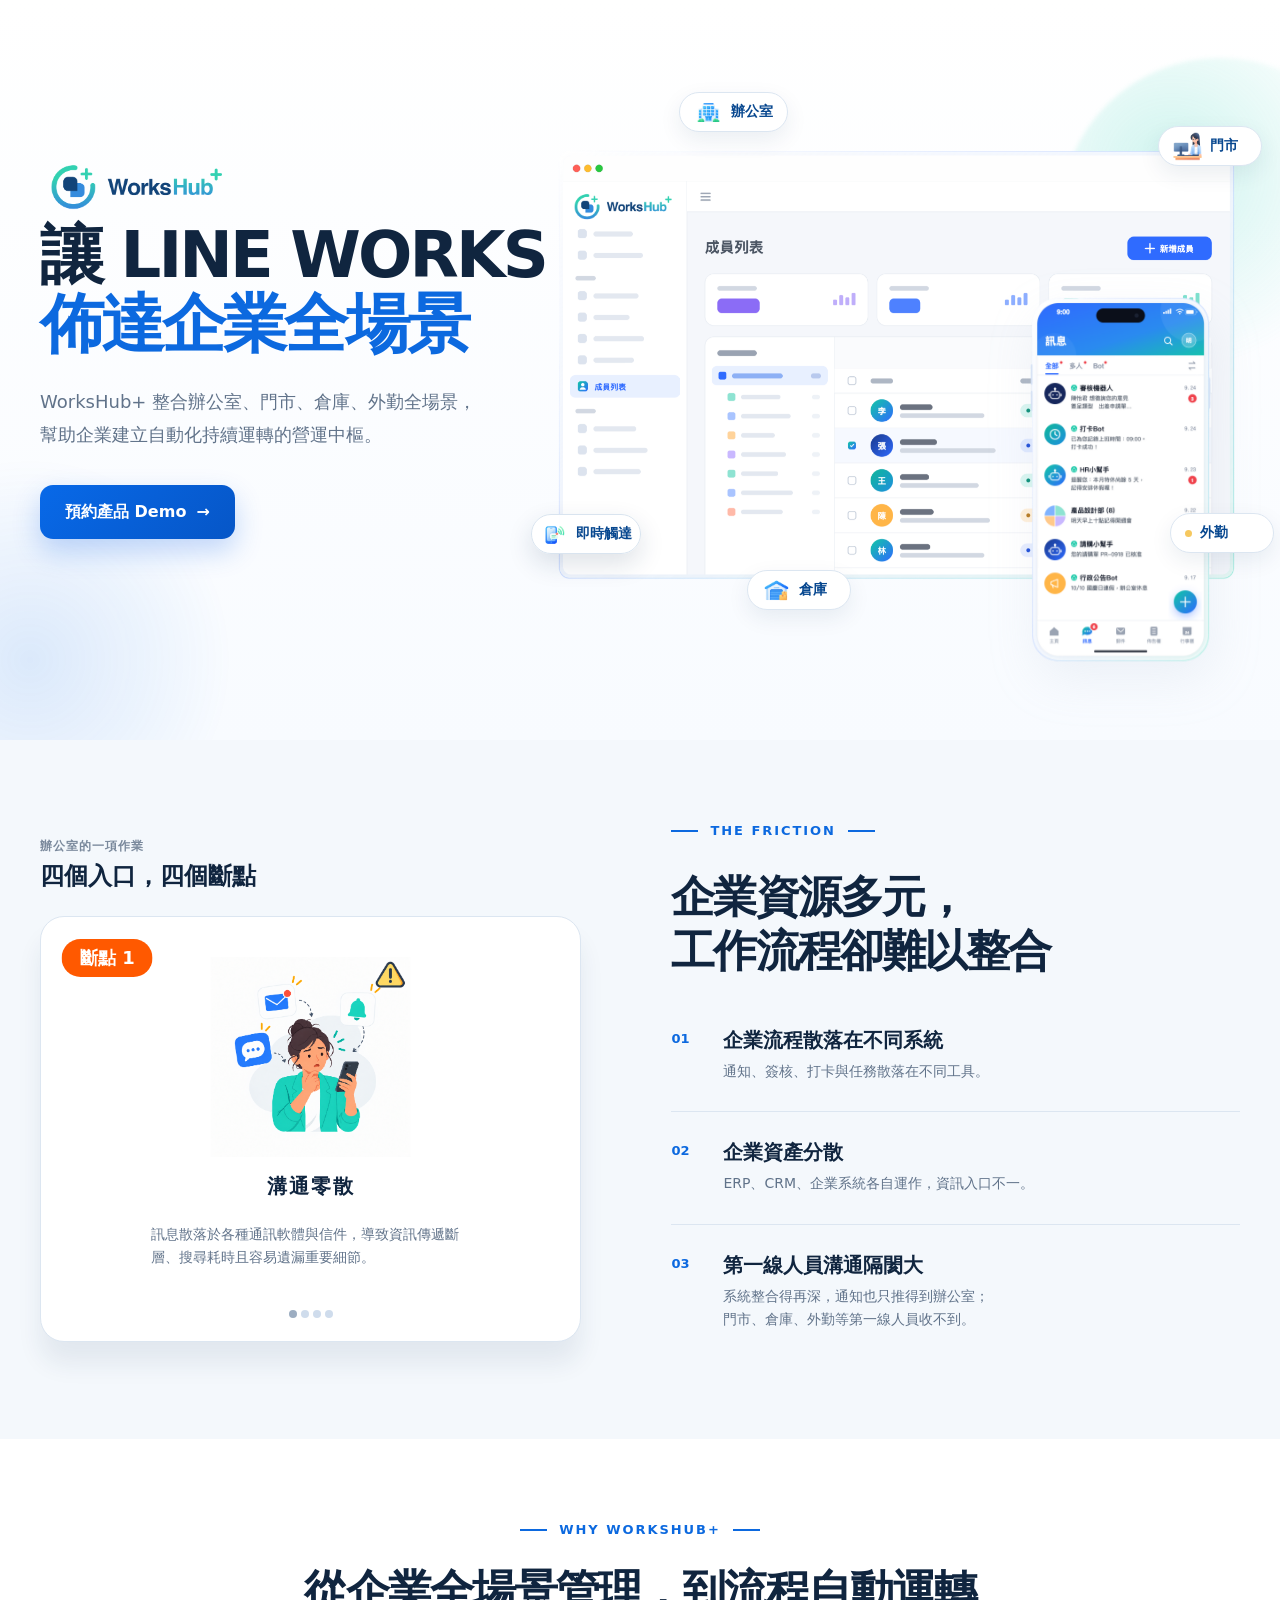
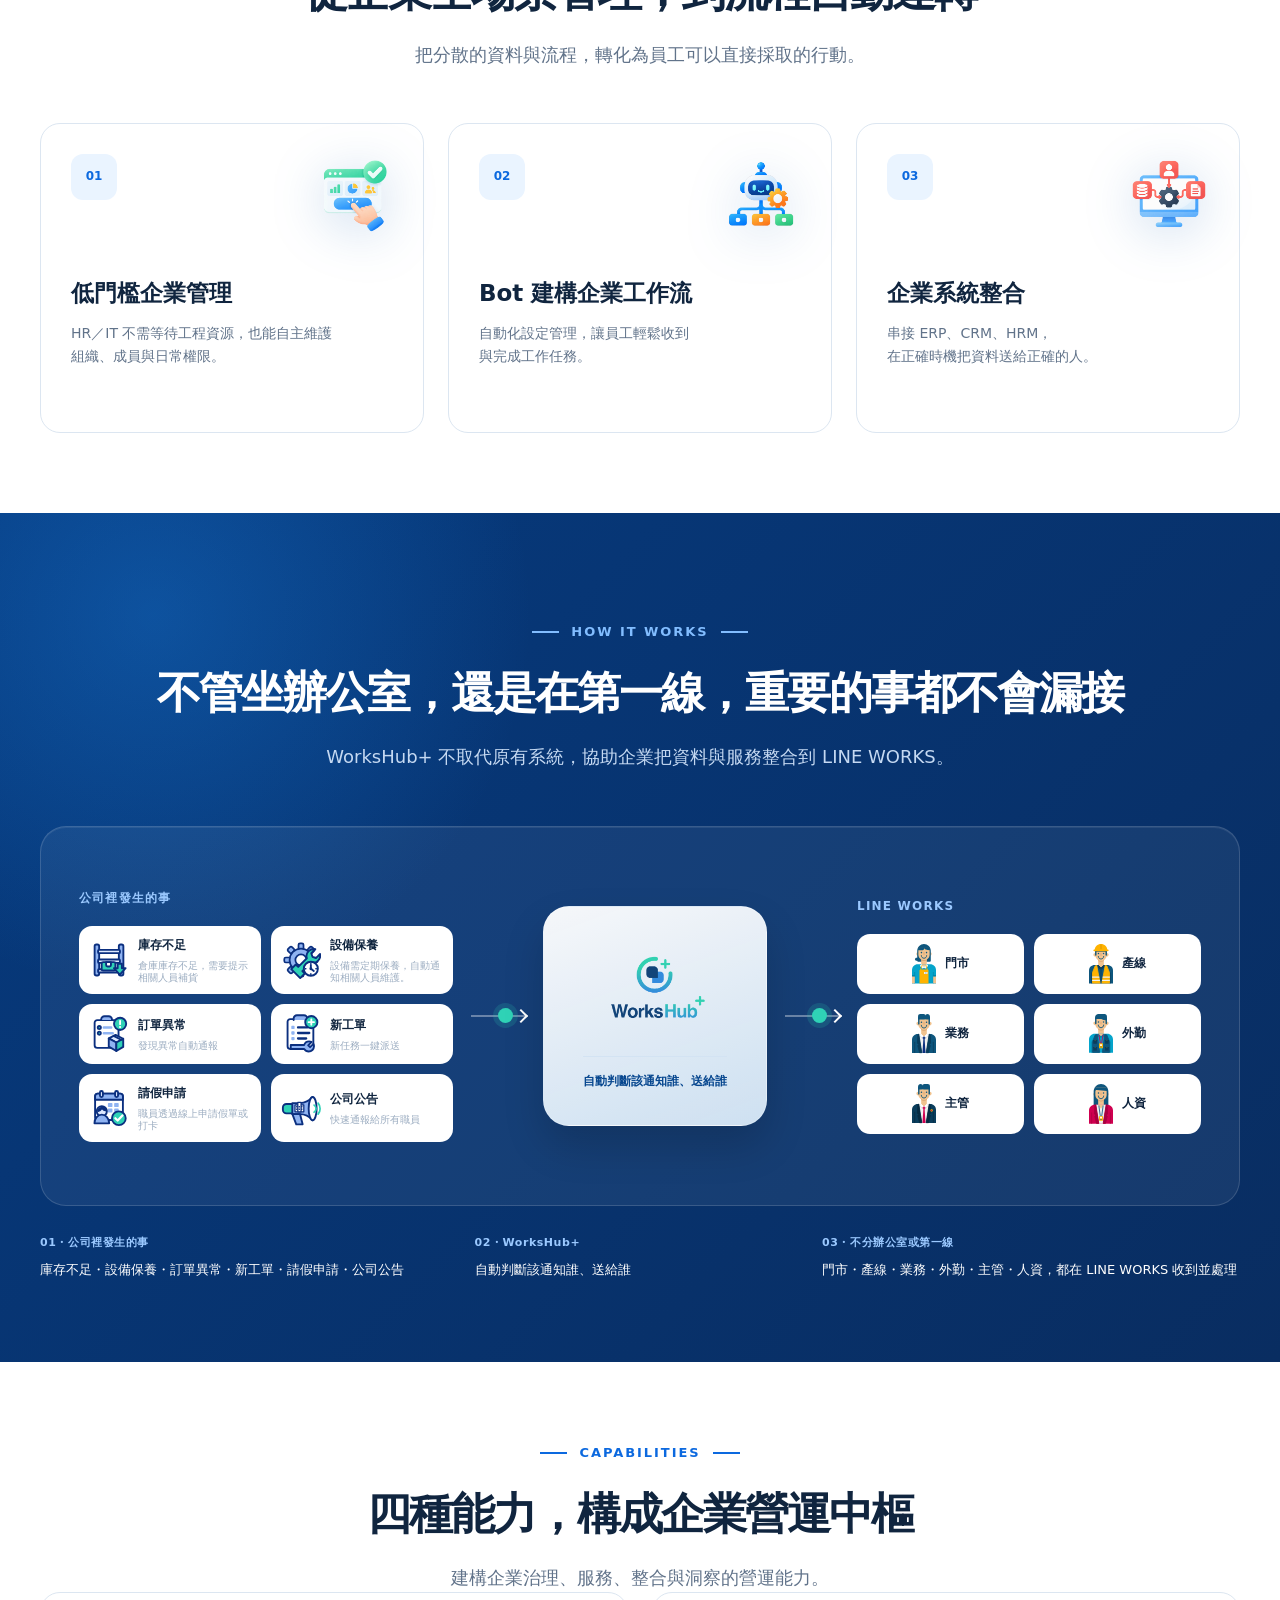
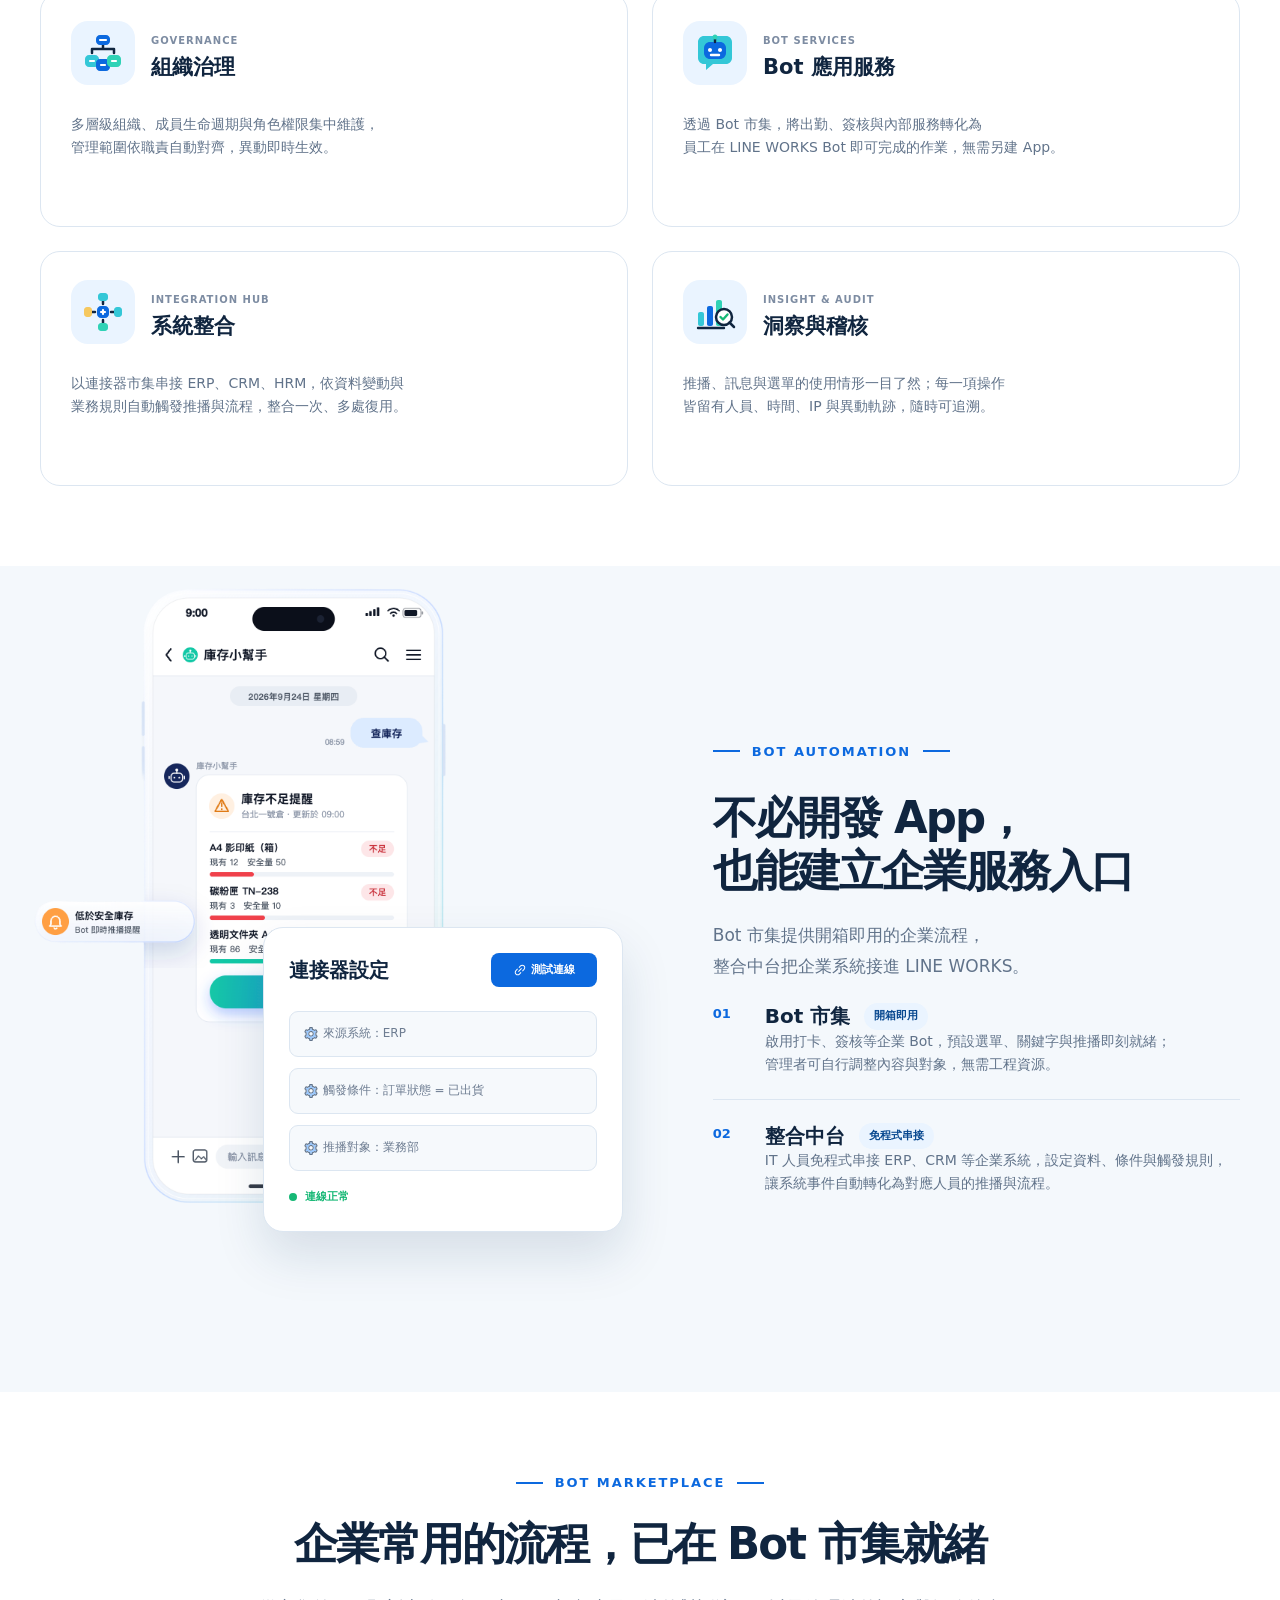
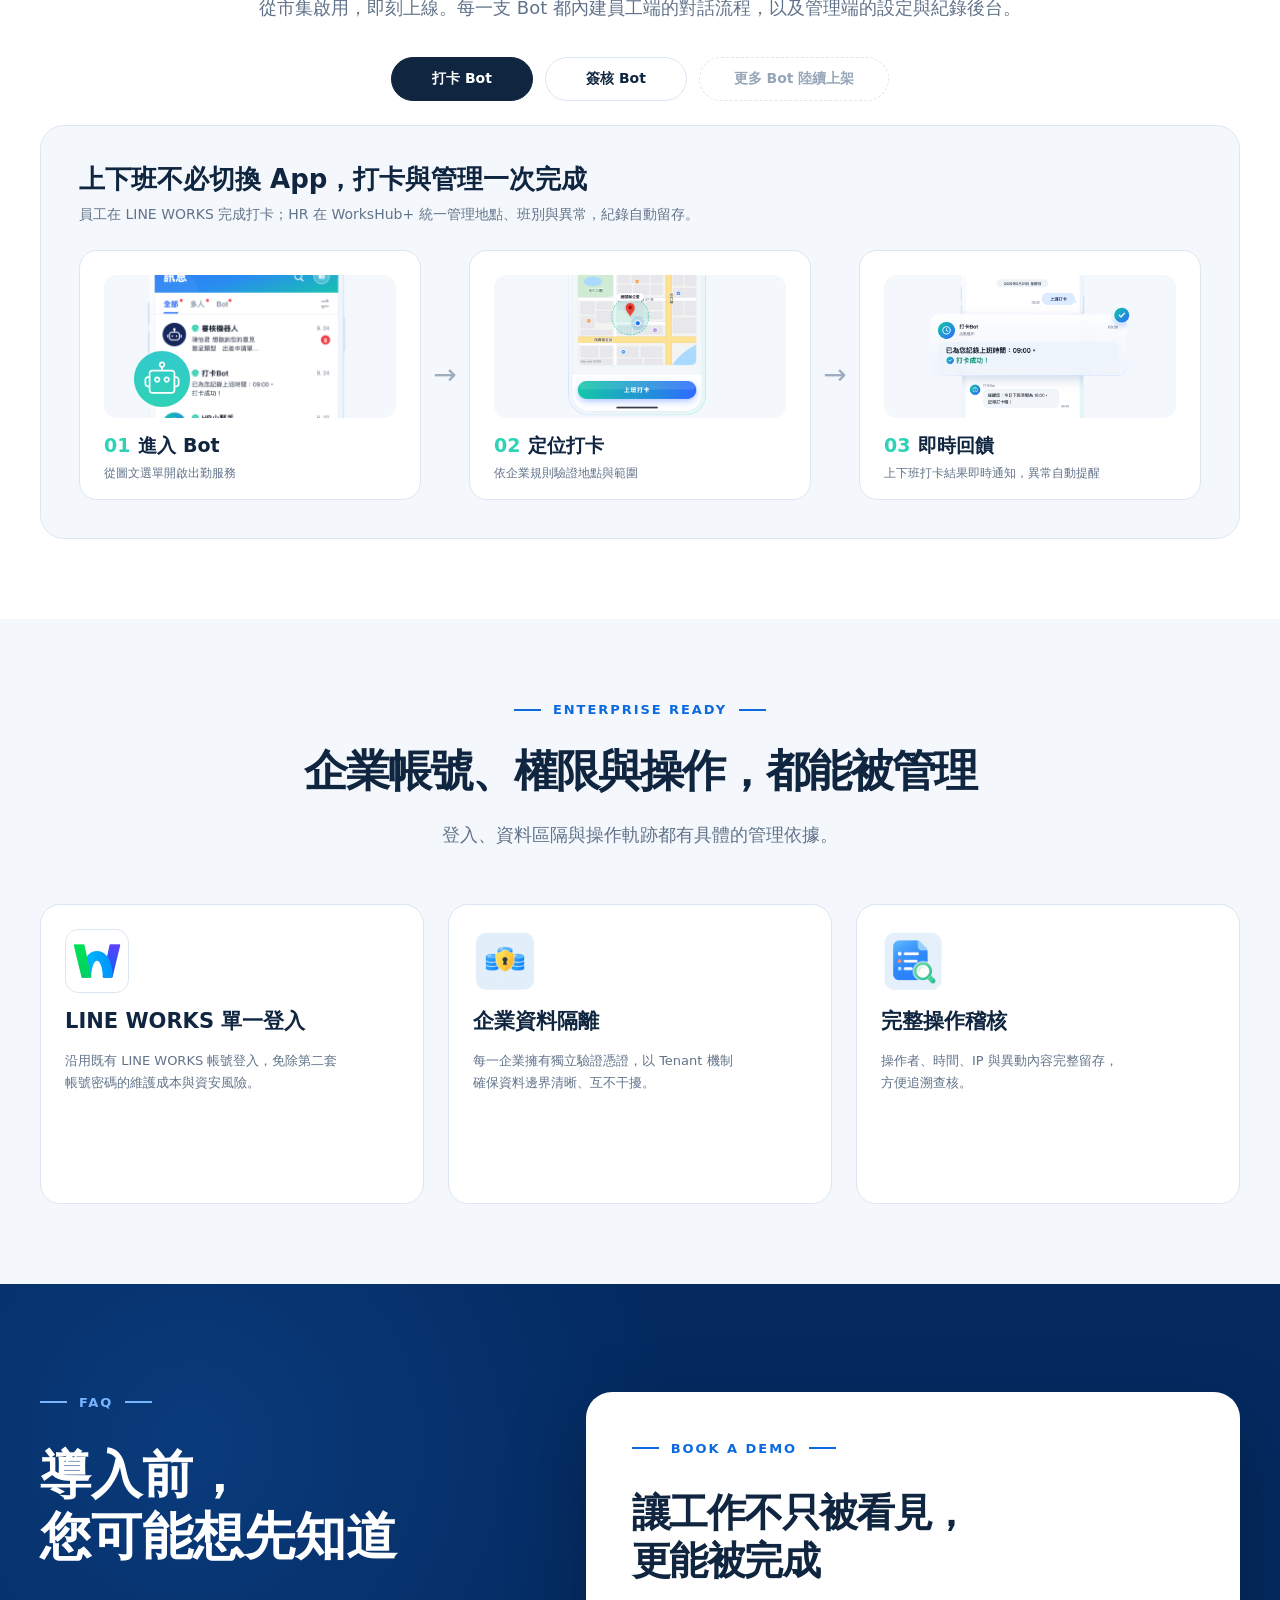
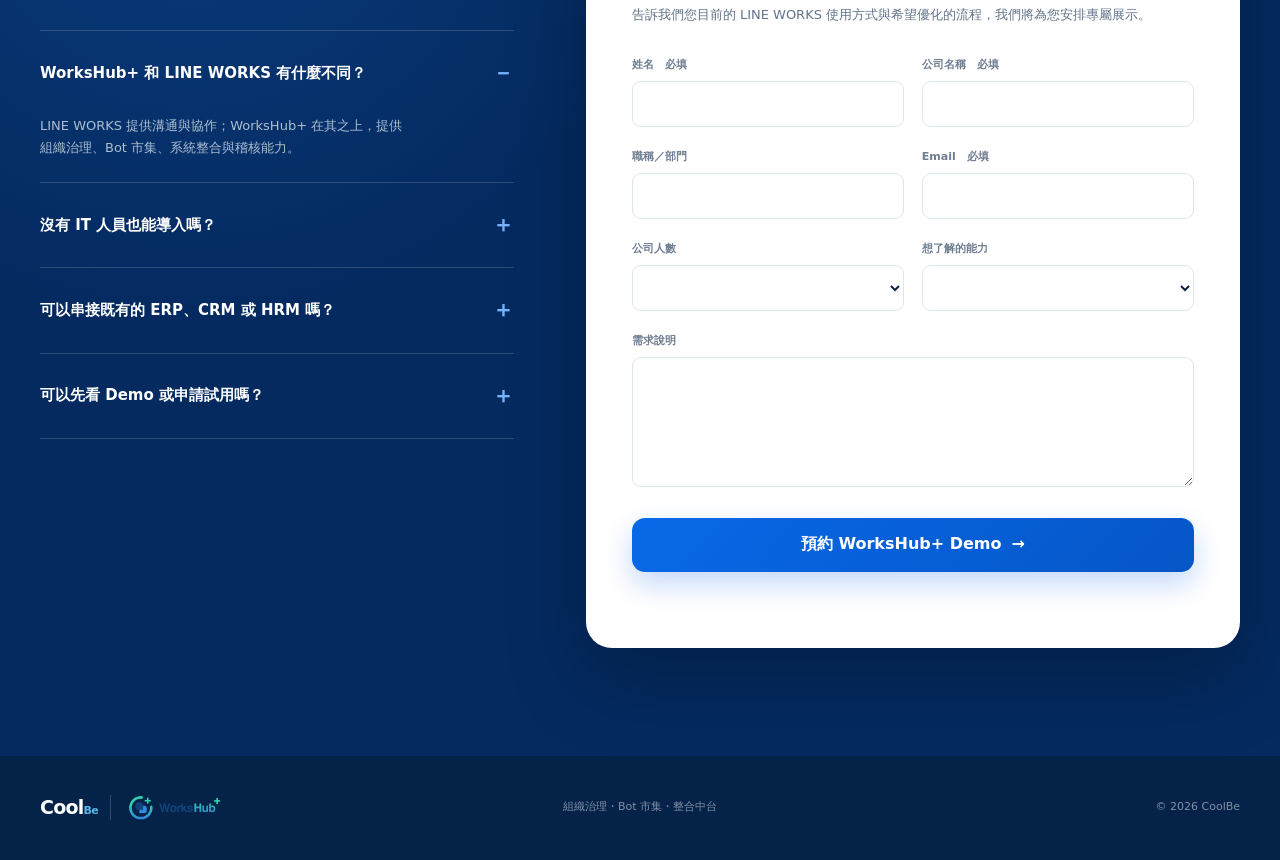
==== commit 2674fcaa: "Update motion, carousel, and workflow visuals" ====
--- a/index.html
+++ b/index.html
@@ -7,7 +7,7 @@
     <meta name="theme-color" content="#0b4b9f" />
     <title>CoolBe WorksHub+｜企業營運中樞</title>
     <link rel="icon" type="image/svg+xml" href="data:image/svg+xml,%3Csvg xmlns='http://www.w3.org/2000/svg' viewBox='0 0 64 64'%3E%3Cdefs%3E%3ClinearGradient id='g' x1='0' y1='0' x2='1' y2='1'%3E%3Cstop stop-color='%232fd2b6'/%3E%3Cstop offset='1' stop-color='%232f8fe8'/%3E%3C/linearGradient%3E%3C/defs%3E%3Ccircle cx='32' cy='32' r='27' fill='none' stroke='url(%23g)' stroke-width='8' stroke-linecap='round'/%3E%3Cpath d='M22 24h14v14H22z' fill='%231d4f86'/%3E%3Cpath d='M28 30h14v14H28z' fill='%233b91df'/%3E%3Cpath d='M44 13v12M38 19h12' stroke='%232fd2b6' stroke-width='5' stroke-linecap='round'/%3E%3C/svg%3E" />
-  <link rel="stylesheet" href="styles.css?v=20260924-figma" />
+  <link rel="stylesheet" href="styles.css?v=20260930-message-padding8" />
 </head>
   <body>
     <a class="skip-link" href="#main">跳到主要內容</a>
@@ -26,15 +26,17 @@
             </div>
           </div>
 
-          <div class="hero-showcase reveal" aria-label="WorksHub+ 後台與 LINE WORKS 手機介面示意">
-            <img class="hero-admin-image" src="assets/figma-5219c.png" alt="WorksHub+ 成員管理後台畫面" />
-            <img class="hero-mobile-image" src="assets/figma-2b4ed.png" alt="LINE WORKS 手機訊息畫面" />
-            <div class="showcase-logo brand-crop"><img src="assets/figma-c4fd8.png" alt="" /></div>
-            <div class="scene-badge scene-office"><img src="assets/figma-7d145.png" alt="" />辦公室</div>
-            <div class="scene-badge scene-store"><img src="assets/figma-6f265.png" alt="" />門市</div>
-            <div class="scene-badge scene-warehouse"><img src="assets/figma-5c17d.png" alt="" />倉庫</div>
-            <div class="scene-badge scene-field"><i></i>外勤</div>
-            <div class="float-chip float-chat"><img src="assets/figma-3a741.png" alt="" />即時觸達</div>
+          <div class="hero-showcase" aria-label="WorksHub+ 後台與 LINE WORKS 手機介面示意">
+            <div class="hero-media-layer hero-web-layer"><img class="hero-admin-image" src="assets/figma-5219c.png" alt="WorksHub+ 成員管理後台畫面" /></div>
+            <div class="hero-media-layer hero-phone-layer"><img class="hero-mobile-image" src="assets/figma-2b4ed.png" alt="LINE WORKS 手機訊息畫面" /></div>
+            <div class="hero-detail-layer">
+              <div class="showcase-logo brand-crop"><img src="assets/figma-c4fd8.png" alt="" /></div>
+              <div class="scene-badge scene-office"><img src="assets/figma-7d145.png" alt="" />辦公室</div>
+              <div class="scene-badge scene-store"><img src="assets/figma-6f265.png" alt="" />門市</div>
+              <div class="scene-badge scene-warehouse"><img src="assets/figma-5c17d.png" alt="" />倉庫</div>
+              <div class="scene-badge scene-field"><i></i>外勤</div>
+              <div class="float-chip float-chat"><img src="assets/figma-3a741.png" alt="" />即時觸達</div>
+            </div>
           </div>
         </div>
       </section>
@@ -44,11 +46,33 @@
           <div class="friction-board reveal">
             <div class="board-kicker">辦公室的一項作業</div>
             <h3>四個入口，四個斷點</h3>
-            <div class="tool-grid">
-              <div><img src="assets/figma-945f2.png" alt="" /><span>溝通零散</span></div>
-              <div><img src="assets/figma-859e3.png" alt="" /><span>簽呈凌亂</span></div>
-              <div><img src="assets/figma-cb415.png" alt="" /><span>班別不一</span></div>
-              <div><img src="assets/figma-92d85.png" alt="" /><span>資產分散</span></div>
+            <div class="friction-carousel" data-friction-carousel aria-roledescription="輪播" aria-label="四個入口，四個斷點">
+              <div class="friction-viewport">
+                <div class="friction-track">
+                  <article class="friction-slide" role="group" aria-roledescription="投影片" aria-label="1 / 4">
+                    <span class="breakpoint-tag">斷點 1</span>
+                    <div class="friction-slide-content"><img src="assets/figma-945f2.png" alt="" draggable="false" /><h4>溝通零散</h4><p>訊息散落於各種通訊軟體與信件，導致資訊傳遞斷層、搜尋耗時且容易遺漏重要細節。</p></div>
+                  </article>
+                  <article class="friction-slide" role="group" aria-roledescription="投影片" aria-label="2 / 4">
+                    <span class="breakpoint-tag">斷點 2</span>
+                    <div class="friction-slide-content"><img src="assets/figma-859e3.png" alt="" draggable="false" /><h4>簽呈凌亂</h4><p>流程缺乏統一規範，紙本與線上表單交錯，進度難以追蹤，嚴重拖慢審核與決策效率。</p></div>
+                  </article>
+                  <article class="friction-slide" role="group" aria-roledescription="投影片" aria-label="3 / 4">
+                    <span class="breakpoint-tag">斷點 3</span>
+                    <div class="friction-slide-content"><img src="assets/figma-cb415.png" alt="" draggable="false" /><h4>班別不一</h4><p>多元班別與排班制度複雜，出勤紀錄難以即時掌握，增加考勤統計與管理上的困擾。</p></div>
+                  </article>
+                  <article class="friction-slide" role="group" aria-roledescription="投影片" aria-label="4 / 4">
+                    <span class="breakpoint-tag">斷點 4</span>
+                    <div class="friction-slide-content"><img src="assets/figma-92d85.png" alt="" draggable="false" /><h4>資產分散</h4><p>設備與軟體權限紀錄不齊全，資產流向無法透明管控，提升了維護與資安交接的風險。</p></div>
+                  </article>
+                </div>
+              </div>
+              <div class="friction-dots" aria-label="選擇斷點">
+                <button type="button" data-carousel-dot="0" aria-label="顯示斷點 1" aria-current="true"></button>
+                <button type="button" data-carousel-dot="1" aria-label="顯示斷點 2" aria-current="false"></button>
+                <button type="button" data-carousel-dot="2" aria-label="顯示斷點 3" aria-current="false"></button>
+                <button type="button" data-carousel-dot="3" aria-label="顯示斷點 4" aria-current="false"></button>
+              </div>
             </div>
           </div>
 
@@ -72,17 +96,17 @@
             <p>把分散的資料與流程，轉化為員工可以直接採取的行動。</p>
           </div>
           <div class="value-cards">
-            <article class="value-card reveal">
+            <article class="value-card motion-card reveal" tabindex="0">
               <div class="value-top"><span class="card-number">01</span><img class="value-icon" src="assets/figma-0c773.png" alt="" /></div>
               <h3>低門檻企業管理</h3>
               <p>HR／IT 不需等待工程資源，也能自主維護<br />組織、成員與日常權限。</p>
             </article>
-            <article class="value-card reveal">
+            <article class="value-card motion-card reveal" tabindex="0">
               <div class="value-top"><span class="card-number">02</span><img class="value-icon" src="assets/figma-001c5.png" alt="" /></div>
               <h3>Bot 建構企業工作流</h3>
               <p>自動化設定管理，讓員工輕鬆收到<br />與完成工作任務。</p>
             </article>
-            <article class="value-card reveal">
+            <article class="value-card motion-card reveal" tabindex="0">
               <div class="value-top"><span class="card-number">03</span><img class="value-icon" src="assets/figma-ae1e3.png" alt="" /></div>
               <h3>企業系統整合</h3>
               <p>串接 ERP、CRM、HRM，<br />在正確時機把資料送給正確的人。</p>
@@ -93,26 +117,26 @@
 
       <section class="section how-it-works">
         <div class="container">
-          <div class="section-heading centered on-dark reveal">
+          <div class="section-heading centered on-dark flow-heading staged-reveal">
             <div class="eyebrow"><span></span>HOW IT WORKS</div>
             <h2>不管坐辦公室，還是在第一線，重要的事都不會漏接</h2>
             <p>WorksHub+ 不取代原有系統，協助企業把資料與服務整合到 LINE WORKS。</p>
           </div>
 
-          <div class="flow-stage reveal" aria-label="WorksHub+ 運作流程圖">
+          <div class="flow-stage flow-sequence staged-reveal" aria-label="WorksHub+ 運作流程圖">
             <div class="flow-column flow-source">
               <span class="flow-label">公司裡發生的事</span>
               <div class="source-grid">
-                <div><i>庫</i>庫存不足</div>
-                <div><i>修</i>設備保養</div>
-                <div><i>單</i>訂單異常</div>
-                <div><i>工</i>新工單</div>
-                <div><i>假</i>請假申請</div>
-                <div><i>告</i>公司公告</div>
+                <article class="flow-card" tabindex="0"><img src="assets/flow-source-inventory.svg" alt="" /><span><strong>庫存不足</strong><small>倉庫庫存不足，需要提示相關人員補貨</small></span></article>
+                <article class="flow-card" tabindex="0"><img src="assets/flow-source-equipment.svg" alt="" /><span><strong>設備保養</strong><small>設備需定期保養，自動通知相關人員維護。</small></span></article>
+                <article class="flow-card" tabindex="0"><img src="assets/flow-source-order.svg" alt="" /><span><strong>訂單異常</strong><small>發現異常自動通報</small></span></article>
+                <article class="flow-card" tabindex="0"><img src="assets/flow-source-work.svg" alt="" /><span><strong>新工單</strong><small>新任務一鍵派送</small></span></article>
+                <article class="flow-card" tabindex="0"><img src="assets/flow-source-leave.svg" alt="" /><span><strong>請假申請</strong><small>職員透過線上申請假單或打卡</small></span></article>
+                <article class="flow-card" tabindex="0"><img src="assets/flow-source-announcement.svg" alt="" /><span><strong>公司公告</strong><small>快速通報給所有職員</small></span></article>
               </div>
             </div>
             <div class="flow-arrow" aria-hidden="true"><span></span></div>
-            <div class="flow-core">
+            <div class="flow-core flow-card" tabindex="0">
               <img src="assets/figma-edcbf.png" alt="WorksHub+" />
               <div>自動判斷該通知誰、送給誰</div>
             </div>
@@ -120,19 +144,20 @@
             <div class="flow-destination">
               <span class="flow-label">LINE WORKS</span>
               <div class="people-grid">
-                <div><i>店</i>門市</div>
-                <div><i>產</i>產線</div>
-                <div><i>業</i>業務</div>
-                <div><i>外</i>外勤</div>
-                <div><i>管</i>主管</div>
-              </div>
-            </div>
-          </div>
-
-          <div class="flow-captions">
+                <article class="flow-card" tabindex="0" aria-label="門市，通知：倉庫需補貨"><span class="role-message message-blue" aria-hidden="true">通知：倉庫需補貨</span><img src="assets/flow-person-store.svg" alt="" /><strong>門市</strong></article>
+                <article class="flow-card" tabindex="0" aria-label="產線，通知：設備需保養"><span class="role-message message-mint" aria-hidden="true">通知：設備需保養</span><img src="assets/flow-person-production.svg" alt="" /><strong>產線</strong></article>
+                <article class="flow-card" tabindex="0" aria-label="業務，已發送新工單給工程"><span class="role-message message-mint" aria-hidden="true">已發送新工單給工程</span><img src="assets/flow-person-sales.svg" alt="" /><strong>業務</strong></article>
+                <article class="flow-card" tabindex="0" aria-label="外勤，訂單異常通知"><span class="role-message message-blue" aria-hidden="true">訂單異常通知</span><img src="assets/flow-person-field.svg" alt="" /><strong>外勤</strong></article>
+                <article class="flow-card" tabindex="0" aria-label="主管，收到一則請假申請"><span class="role-message message-blue" aria-hidden="true">收到一則請假申請</span><img src="assets/flow-person-manager.svg" alt="" /><strong>主管</strong></article>
+                <article class="flow-card" tabindex="0" aria-label="人資，公司公告已發送"><span class="role-message message-mint" aria-hidden="true">公司公告已發送</span><img src="assets/flow-person-hr.svg" alt="" /><strong>人資</strong></article>
+              </div>
+            </div>
+          </div>
+
+          <div class="flow-captions staged-reveal">
             <div><strong>01・公司裡發生的事</strong><span>庫存不足・設備保養・訂單異常・新工單・請假申請・公司公告</span></div>
             <div><strong>02・WorksHub+</strong><span>自動判斷該通知誰、送給誰</span></div>
-            <div><strong>03・不分辦公室或第一線</strong><span>門市・產線・業務・外勤・主管，都在 LINE WORKS 收到並處理</span></div>
+            <div><strong>03・不分辦公室或第一線</strong><span>門市・產線・業務・外勤・主管・人資，都在 LINE WORKS 收到並處理</span></div>
           </div>
         </div>
       </section>
@@ -145,19 +170,19 @@
             <p>建構企業治理、服務、整合與洞察的營運能力。</p>
           </div>
           <div class="capability-grid">
-            <article class="capability-card reveal">
+            <article class="capability-card motion-card reveal" tabindex="0">
               <div class="cap-head"><span class="cap-icon"><img src="assets/figma-39eca.svg" alt="" /></span><div><small>GOVERNANCE</small><h3>組織治理</h3></div></div>
               <p>多層級組織、成員生命週期與角色權限集中維護，<br />管理範圍依職責自動對齊，異動即時生效。</p>
             </article>
-            <article class="capability-card reveal">
+            <article class="capability-card motion-card reveal" tabindex="0">
               <div class="cap-head"><span class="cap-icon"><img src="assets/figma-b638e.svg" alt="" /></span><div><small>BOT SERVICES</small><h3>Bot 應用服務</h3></div></div>
               <p>透過 Bot 市集，將出勤、簽核與內部服務轉化為<br />員工在 LINE WORKS Bot 即可完成的作業，無需另建 App。</p>
             </article>
-            <article class="capability-card reveal">
+            <article class="capability-card motion-card reveal" tabindex="0">
               <div class="cap-head"><span class="cap-icon"><img src="assets/figma-04f68.svg" alt="" /></span><div><small>INTEGRATION HUB</small><h3>系統整合</h3></div></div>
               <p>以連接器市集串接 ERP、CRM、HRM，依資料變動與<br />業務規則自動觸發推播與流程，整合一次、多處復用。</p>
             </article>
-            <article class="capability-card reveal">
+            <article class="capability-card motion-card reveal" tabindex="0">
               <div class="cap-head"><span class="cap-icon"><img src="assets/figma-c56f0.svg" alt="" /></span><div><small>INSIGHT &amp; AUDIT</small><h3>洞察與稽核</h3></div></div>
               <p>推播、訊息與選單的使用情形一目了然；每一項操作<br />皆留有人員、時間、IP 與異動軌跡，隨時可追溯。</p>
             </article>
@@ -236,9 +261,9 @@
             <p>登入、資料區隔與操作軌跡都有具體的管理依據。</p>
           </div>
           <div class="security-cards">
-            <article class="reveal"><img class="security-icon" src="assets/figma-86317.svg" alt="" /><h3>LINE WORKS 單一登入</h3><p>沿用既有 LINE WORKS 帳號登入，免除第二套<br />帳號密碼的維護成本與資安風險。</p></article>
-            <article class="reveal"><img class="security-icon security-icon-crop" src="assets/figma-136bf.png" alt="" /><h3>企業資料隔離</h3><p>每一企業擁有獨立驗證憑證，以 Tenant 機制<br />確保資料邊界清晰、互不干擾。</p></article>
-            <article class="reveal"><img class="security-icon security-icon-crop" src="assets/figma-7cbc1.png" alt="" /><h3>完整操作稽核</h3><p>操作者、時間、IP 與異動內容完整留存，<br />方便追溯查核。</p></article>
+            <article class="motion-card reveal" tabindex="0"><img class="security-icon" src="assets/figma-86317.svg" alt="" /><h3>LINE WORKS 單一登入</h3><p>沿用既有 LINE WORKS 帳號登入，免除第二套<br />帳號密碼的維護成本與資安風險。</p></article>
+            <article class="motion-card reveal" tabindex="0"><img class="security-icon security-icon-crop" src="assets/figma-136bf.png" alt="" /><h3>企業資料隔離</h3><p>每一企業擁有獨立驗證憑證，以 Tenant 機制<br />確保資料邊界清晰、互不干擾。</p></article>
+            <article class="motion-card reveal" tabindex="0"><img class="security-icon security-icon-crop" src="assets/figma-7cbc1.png" alt="" /><h3>完整操作稽核</h3><p>操作者、時間、IP 與異動內容完整留存，<br />方便追溯查核。</p></article>
           </div>
         </div>
       </section>
@@ -298,6 +323,6 @@
       </div>
     </footer>
 
-    <script src="script.js?v=20260924-figma"></script>
+    <script src="script.js?v=20260930-motion"></script>
   </body>
 </html>
--- a/styles.css
+++ b/styles.css
@@ -147,19 +147,23 @@
 .hero-orb-b { left: -180px; bottom: -130px; width: 420px; height: 420px; background: radial-gradient(circle at 50% 50%, rgba(12,105,223,.12), rgba(12,105,223,0) 68%); }
 
 .friction { background: var(--surface); }
-.friction-board { position: relative; min-height: 486px; padding: 42px; border: 1px solid var(--line); border-radius: var(--radius); background: #fff; box-shadow: 0 22px 48px rgba(23, 56, 92, .08); }
+.friction-board { position: relative; min-height: 506px; }
 .board-kicker { margin-bottom: 6px; color: #7a899c; font-size: 12px; font-weight: 800; letter-spacing: .08em; }
-.friction-board h3 { margin-bottom: 30px; font-size: 24px; }
-.tool-grid { display: grid; grid-template-columns: 1fr 1fr; gap: 14px; }
-.tool-grid > div { display: flex; align-items: center; gap: 12px; min-height: 72px; padding: 14px; border-radius: 14px; background: #eef3f8; font-weight: 800; }
-.tool-icon { display: grid; place-items: center; width: 34px; height: 34px; border-radius: 10px; color: #fff; background: var(--blue); font-size: 13px; }
-.icon-approve { background: var(--green); }
-.icon-clock { background: #6b7bea; }
-.icon-erp { background: #f0a93a; }
-.break-lines { display: grid; grid-template-columns: repeat(4, 1fr); gap: 38px; padding: 0 42px; }
-.break-lines span { height: 37px; border-left: 1px dashed #9cadc1; }
-.warning-card { display: flex; align-items: center; justify-content: space-between; min-height: 60px; padding: 12px 16px 12px 20px; border-radius: 14px; background: #fff4df; color: #835b18; font-weight: 800; }
-.warning-card b { display: grid; place-items: center; width: 33px; height: 33px; border-radius: 50%; color: #fff; background: #d7942b; }
+.friction-board h3 { margin-bottom: 24px; font-size: 24px; }
+.friction-carousel { position: relative; height: 426px; overflow: hidden; border: 1px solid var(--line); border-radius: 24px; background: #fff; box-shadow: 0 22px 24px rgba(23,56,92,.08); }
+.friction-viewport { height: 100%; overflow: hidden; cursor: grab; touch-action: pan-y; user-select: none; }
+.friction-carousel.is-dragging .friction-viewport { cursor: grabbing; }
+.friction-track { display: flex; height: 100%; will-change: transform; transform: translate3d(-100%,0,0); transition: transform .45s cubic-bezier(.22,.61,.36,1); }
+.friction-slide { position: relative; display: flex; flex: 0 0 100%; align-items: flex-start; justify-content: center; height: 100%; padding: 40px 40px 30px; }
+.breakpoint-tag { position: absolute; top: 22px; left: 21px; z-index: 2; display: inline-flex; align-items: center; min-height: 38px; padding: 4px 18px; border-radius: 25px; color: #fff; background: #ff5900; font-size: 18px; font-weight: 800; line-height: 1.62; }
+.friction-slide-content { display: flex; flex-direction: column; align-items: center; gap: 16px; width: 100%; }
+.friction-slide-content img { width: 200px; height: 200px; max-width: none; object-fit: cover; pointer-events: none; }
+.friction-slide-content h4 { margin: 0; color: var(--navy); font-size: 20px; line-height: 1.32; letter-spacing: .1em; }
+.friction-slide-content p { width: 320px; max-width: 100%; margin: 0; padding-top: 8px; color: var(--muted); font-size: 14px; line-height: 1.65; }
+.friction-dots { position: absolute; bottom: 23px; left: 50%; z-index: 3; display: flex; gap: 4px; transform: translateX(-50%); }
+.friction-dots button { width: 8px; height: 8px; padding: 0; border: 0; border-radius: 50%; background: #cfdcec; cursor: pointer; }
+.friction-dots button[aria-current="true"] { background: #9cadc1; }
+.friction-dots button:focus-visible { outline: 2px solid var(--blue); outline-offset: 3px; }
 .section-copy h2, .section-heading h2 { margin-bottom: 22px; font-size: clamp(36px, 3.4vw, 48px); letter-spacing: -.045em; }
 .section-heading > p, .section-copy > p { color: var(--muted); font-size: 18px; }
 .number-list { margin: 50px 0 0; padding: 0; list-style: none; }
@@ -193,8 +197,11 @@
 .flow-stage { display: grid; grid-template-columns: 1fr 54px .6fr 54px .92fr; gap: 18px; align-items: center; min-height: 380px; padding: 38px; border: 1px solid rgba(255,255,255,.15); border-radius: 26px; background: rgba(255,255,255,.06); box-shadow: inset 0 1px 0 rgba(255,255,255,.08); }
 .flow-label { display: block; margin-bottom: 17px; color: #9bc9ff; font-size: 12px; font-weight: 900; letter-spacing: .1em; }
 .source-grid, .people-grid { display: grid; grid-template-columns: repeat(2, 1fr); gap: 10px; }
-.source-grid div, .people-grid div { display: flex; align-items: center; gap: 9px; min-height: 58px; padding: 10px; border-radius: 13px; color: var(--navy); background: #fff; font-size: 12px; font-weight: 800; }
-.source-grid i, .people-grid i { display: grid; place-items: center; flex: 0 0 auto; width: 30px; height: 30px; border-radius: 9px; color: #fff; background: linear-gradient(145deg, var(--cyan), var(--blue)); font-style: normal; font-size: 11px; }
+.source-grid article, .people-grid article { display: flex; align-items: center; gap: 9px; min-height: 58px; padding: 10px; border-radius: 13px; color: var(--navy); background: #fff; font-size: 12px; font-weight: 800; }
+.source-grid img { flex: 0 0 40px; width: 40px; height: 40px; }
+.source-grid article > span { display: grid; min-width: 0; gap: 4px; }
+.source-grid strong { font-size: 12px; line-height: 1.65; }
+.source-grid small { overflow: hidden; color: #9cadc1; font-size: 10px; font-weight: 400; line-height: 1.2; }
 .flow-arrow { position: relative; height: 2px; background: rgba(255,255,255,.36); }
 .flow-arrow::after { content: ""; position: absolute; right: -1px; top: -4px; width: 8px; height: 8px; border-top: 2px solid #fff; border-right: 2px solid #fff; transform: rotate(45deg); }
 .flow-arrow span { position: absolute; inset: -7px auto auto 50%; width: 15px; height: 15px; border-radius: 50%; background: var(--mint); box-shadow: 0 0 0 5px rgba(47,210,182,.16); animation: pulse 2.4s infinite; }
@@ -202,9 +209,51 @@
 .flow-core { display: grid; place-items: center; min-height: 220px; padding: 25px 18px; border: 1px solid rgba(255,255,255,.20); border-radius: 26px; background: linear-gradient(160deg, rgba(255,255,255,.96), rgba(226,242,255,.9)); box-shadow: 0 20px 40px rgba(0,0,0,.16); color: var(--blue-deep); text-align: center; }
 .flow-core img { width: 158px; height: 100px; object-fit: contain; }
 .flow-core div { max-width: 180px; padding-top: 15px; border-top: 1px solid #d3e3f3; font-size: 12px; font-weight: 800; }
-.people-grid { grid-template-columns: repeat(2, 1fr); }
-.people-grid div:last-child { grid-column: 1 / -1; }
-.people-grid i { background: linear-gradient(145deg, var(--mint), #19a7d9); }
+.people-grid { grid-template-columns: repeat(2, 1fr); overflow: visible; }
+.people-grid article { position: relative; justify-content: center; overflow: visible; outline: 0; transition: transform .22s ease, box-shadow .22s ease; }
+.people-grid article:hover, .people-grid article:focus-visible { z-index: 3; transform: translateY(-2px); box-shadow: 0 12px 24px rgba(1, 26, 67, .2); }
+.people-grid article:focus-visible { outline: 2px solid #7cc5ff; outline-offset: 3px; }
+.people-grid img { flex: 0 0 24px; width: 24px; height: 40px; object-fit: contain; }
+.people-grid strong { font-size: 12px; }
+.role-message {
+  --message-bg: #eaf4ff;
+  position: absolute;
+  left: -26px;
+  bottom: 7px;
+  z-index: 4;
+  display: flex;
+  align-items: center;
+  justify-content: center;
+  min-width: 75px;
+  min-height: 23px;
+  padding: 8px;
+  border-radius: 3px;
+  color: #132236;
+  background: var(--message-bg);
+  box-shadow: 0 4px 12px rgba(0, 28, 72, .08);
+  font-size: 9pt;
+  font-weight: 500;
+  line-height: 1;
+  letter-spacing: .08em;
+  white-space: nowrap;
+  pointer-events: none;
+  opacity: 0;
+  transform: translateX(-8px) scale(.76);
+  transform-origin: right center;
+  transition: opacity .2s ease, transform .28s cubic-bezier(.2, .8, .2, 1);
+}
+.role-message::after {
+  content: "";
+  position: absolute;
+  top: 4px;
+  right: -6px;
+  border-top: 5px solid var(--message-bg);
+  border-right: 6px solid transparent;
+}
+.message-mint { --message-bg: #e7fbf8; }
+.people-grid article:hover .role-message,
+.people-grid article:focus-visible .role-message,
+.people-grid article:focus-within .role-message { opacity: 1; transform: translateX(0) scale(1); }
 .flow-captions { display: grid; grid-template-columns: 1.15fr .9fr 1.2fr; gap: 34px; margin-top: 28px; }
 .flow-captions div { display: grid; gap: 7px; }
 .flow-captions strong { color: #9bc9ff; font-size: 11px; letter-spacing: .05em; }
@@ -433,7 +482,7 @@
   .value-card { padding: 25px; }
   .flow-stage { padding: 20px; }
   .source-grid, .people-grid { grid-template-columns: repeat(2, 1fr); }
-  .source-grid div, .people-grid div { padding: 8px; font-size: 11px; }
+  .source-grid article, .people-grid article { padding: 8px; font-size: 11px; }
   .capability-grid { grid-template-columns: 1fr; }
   .capability-card { padding: 24px 22px 0; }
   .capability-card > p { min-height: 0; }
@@ -512,25 +561,9 @@
 
 .friction { padding: 80px 0; background: var(--surface); }
 .friction .split-grid { grid-template-columns: 541.46px 568.54px; gap: 90px; }
-.friction-board { min-height: 486px; height: 486px; padding: 40px; }
-.friction-board h3 { margin-bottom: 30px; }
-.tool-grid { height: 350px; grid-template-columns: repeat(2, 1fr); grid-template-rows: repeat(2, 1fr); gap: 24px; }
-.tool-grid > div {
-  display: flex;
-  flex-direction: column;
-  align-items: center;
-  justify-content: center;
-  gap: 0;
-  min-height: 0;
-  padding: 14px;
-  border: 1px solid #eef3f8;
-  border-radius: 14px;
-  background: #fff;
-  font-size: 14px;
-  font-weight: 400;
-  letter-spacing: 2px;
-}
-.tool-grid img { width: 101px; height: 101px; object-fit: cover; }
+.friction-board { min-width: 0; min-height: 506px; height: 506px; padding: 0; border: 0; border-radius: 0; background: transparent; box-shadow: none; }
+.friction .section-copy { min-width: 0; }
+.friction-board h3 { margin-bottom: 24px; }
 .friction .eyebrow > span { display: none; }
 .friction .eyebrow { margin-bottom: 30px; }
 .friction .number-list { margin-top: 50px; }
@@ -629,8 +662,9 @@
   .scene-warehouse { bottom: 28px; left: 25%; }
   .scene-field { right: 0; bottom: 92px; }
   .float-chat { left: 0; bottom: 92px; }
-  .friction .split-grid, .automation-grid, .demo-grid { grid-template-columns: 1fr; }
-  .friction-board { width: min(100%, 620px); margin: auto; }
+  .friction .split-grid { grid-template-columns: minmax(0, 1fr); }
+  .automation-grid, .demo-grid { grid-template-columns: 1fr; }
+  .friction-board { width: 100%; max-width: 620px; margin: auto; }
   .automation { padding: 76px 0; }
   .automation-visual { width: min(100%, 620px); min-height: 570px; margin: auto; }
   .automation-phone-shot { top: -72px; left: -10px; }
@@ -656,10 +690,8 @@
   .scene-warehouse { bottom: 18px; left: 18%; }
   .scene-field { bottom: 70px; }
   .float-chat { bottom: 65px; font-size: 11px; }
-  .friction-board { height: auto; min-height: 0; padding: 28px 22px; }
-  .tool-grid { height: auto; gap: 12px; }
-  .tool-grid > div { min-height: 132px; }
-  .tool-grid img { width: 78px; height: 78px; }
+  .friction-board { height: auto; min-height: 0; padding: 0; }
+  .friction-slide { padding-inline: 24px; }
   .section-copy h2, .section-heading h2 { font-size: 34px; }
   .section-heading.centered { text-align: left; }
   .section-heading.centered .eyebrow { justify-content: flex-start; }
@@ -682,3 +714,128 @@
   .demo-card { padding: 30px 20px; }
   .faq-block h2 { font-size: 42px; }
 }
+
+/* Motion layer: entrance order, scroll parallax, and consistent card feedback. */
+.hero-media-layer,
+.hero-detail-layer {
+  position: absolute;
+  inset: 0;
+  pointer-events: none;
+}
+.hero-showcase.parallax-active .hero-media-layer,
+.hero-showcase.parallax-active .hero-detail-layer { will-change: transform; }
+.hero-web-layer { transform: translate3d(0, var(--hero-parallax-web, 0px), 0); }
+.hero-phone-layer { transform: translate3d(0, var(--hero-parallax-phone, 0px), 0); }
+.hero-detail-layer { transform: translate3d(0, var(--hero-parallax-detail, 0px), 0); }
+
+.motion-enabled .hero-admin-image,
+.motion-enabled .hero-mobile-image,
+.motion-enabled .hero-detail-layer > * {
+  opacity: 0;
+  transform: translate3d(0, 28px, 0) scale(.985);
+  transition: opacity .72s ease, transform .82s cubic-bezier(.22, 1, .36, 1);
+}
+.motion-enabled .hero-showcase.is-visible .hero-admin-image {
+  opacity: 1;
+  transform: translate3d(0, 0, 0) scale(1);
+  transition-delay: .12s;
+}
+.motion-enabled .hero-showcase.is-visible .hero-mobile-image {
+  opacity: 1;
+  transform: translate3d(0, 0, 0) scale(1);
+  transition-delay: .56s;
+}
+.motion-enabled .hero-showcase.is-visible .hero-detail-layer > * {
+  opacity: 1;
+  transform: translate3d(0, 0, 0) scale(1);
+}
+.motion-enabled .hero-showcase.is-visible .hero-detail-layer > :nth-child(1) { transition-delay: .78s; }
+.motion-enabled .hero-showcase.is-visible .hero-detail-layer > :nth-child(2) { transition-delay: .84s; }
+.motion-enabled .hero-showcase.is-visible .hero-detail-layer > :nth-child(3) { transition-delay: .90s; }
+.motion-enabled .hero-showcase.is-visible .hero-detail-layer > :nth-child(4) { transition-delay: .96s; }
+.motion-enabled .hero-showcase.is-visible .hero-detail-layer > :nth-child(5) { transition-delay: 1.02s; }
+.motion-enabled .hero-showcase.is-visible .hero-detail-layer > :nth-child(6) { transition-delay: 1.08s; }
+
+@keyframes hero-media-enter {
+  from { opacity: 0; transform: translate3d(0, 28px, 0) scale(.985); }
+  to { opacity: 1; transform: translate3d(0, 0, 0) scale(1); }
+}
+.motion-enabled .hero-admin-image { animation: hero-media-enter .82s cubic-bezier(.22, 1, .36, 1) .12s both; }
+.motion-enabled .hero-mobile-image { animation: hero-media-enter .82s cubic-bezier(.22, 1, .36, 1) .56s both; }
+.motion-enabled .hero-detail-layer > * { animation: hero-media-enter .68s cubic-bezier(.22, 1, .36, 1) both; }
+.motion-enabled .hero-detail-layer > :nth-child(1) { animation-delay: .78s; }
+.motion-enabled .hero-detail-layer > :nth-child(2) { animation-delay: .84s; }
+.motion-enabled .hero-detail-layer > :nth-child(3) { animation-delay: .90s; }
+.motion-enabled .hero-detail-layer > :nth-child(4) { animation-delay: .96s; }
+.motion-enabled .hero-detail-layer > :nth-child(5) { animation-delay: 1.02s; }
+.motion-enabled .hero-detail-layer > :nth-child(6) { animation-delay: 1.08s; }
+
+.motion-card,
+.flow-card {
+  --hover-scale: 1.035;
+  position: relative;
+  z-index: 0;
+  outline: 0;
+  transform-origin: center;
+  transition: opacity .65s ease, transform .38s cubic-bezier(.22, 1, .36, 1), box-shadow .38s ease, border-color .38s ease;
+}
+.capability-card,
+.security-cards .motion-card { --hover-scale: 1.025; }
+.flow-card { --hover-scale: 1.045; }
+.motion-card:focus-visible,
+.flow-card:focus-visible {
+  z-index: 5;
+  outline: 2px solid #7cc5ff;
+  outline-offset: 3px;
+}
+.motion-card.reveal.visible:focus-visible,
+.flow-sequence.visible .flow-card:focus-visible {
+  transform: translateY(-7px) scale(var(--hover-scale));
+  border-color: #a9cef6;
+  box-shadow: 0 22px 46px rgba(9, 46, 88, .18);
+}
+
+.motion-enabled .flow-heading > *,
+.motion-enabled .flow-captions > div,
+.motion-enabled .flow-step {
+  opacity: 0;
+  transform: translate3d(0, 18px, 0) scale(.985);
+  transition: opacity .48s ease var(--flow-delay, 0ms), transform .6s cubic-bezier(.22, 1, .36, 1) var(--flow-delay, 0ms), box-shadow .35s ease, border-color .35s ease;
+}
+.motion-enabled .flow-heading.visible > *,
+.motion-enabled .flow-captions.visible > div,
+.motion-enabled .flow-sequence.visible .flow-step {
+  opacity: 1;
+  transform: translate3d(0, 0, 0) scale(1);
+}
+.motion-enabled .flow-heading > :nth-child(1) { --flow-delay: 0ms; }
+.motion-enabled .flow-heading > :nth-child(2) { --flow-delay: 110ms; }
+.motion-enabled .flow-heading > :nth-child(3) { --flow-delay: 220ms; }
+.motion-enabled .flow-captions > :nth-child(1) { --flow-delay: 0ms; }
+.motion-enabled .flow-captions > :nth-child(2) { --flow-delay: 90ms; }
+.motion-enabled .flow-captions > :nth-child(3) { --flow-delay: 180ms; }
+
+@media (hover: hover) and (pointer: fine) {
+  .motion-card.reveal.visible:hover,
+  .flow-sequence.visible .flow-card:hover {
+    z-index: 5;
+    transform: translateY(-7px) scale(var(--hover-scale));
+    border-color: #a9cef6;
+    box-shadow: 0 22px 46px rgba(9, 46, 88, .18);
+  }
+}
+
+@media (prefers-reduced-motion: reduce) {
+  .hero-media-layer,
+  .hero-detail-layer { transform: none !important; will-change: auto; }
+  .motion-enabled .hero-admin-image,
+  .motion-enabled .hero-mobile-image,
+  .motion-enabled .hero-detail-layer > *,
+  .motion-enabled .flow-heading > *,
+  .motion-enabled .flow-captions > div,
+  .motion-enabled .flow-step { opacity: 1; transform: none; }
+  .motion-card.reveal.visible:hover,
+  .motion-card.reveal.visible:focus-visible,
+  .flow-sequence.visible .flow-card:hover,
+  .flow-sequence.visible .flow-card:focus-visible { transform: none; }
+}
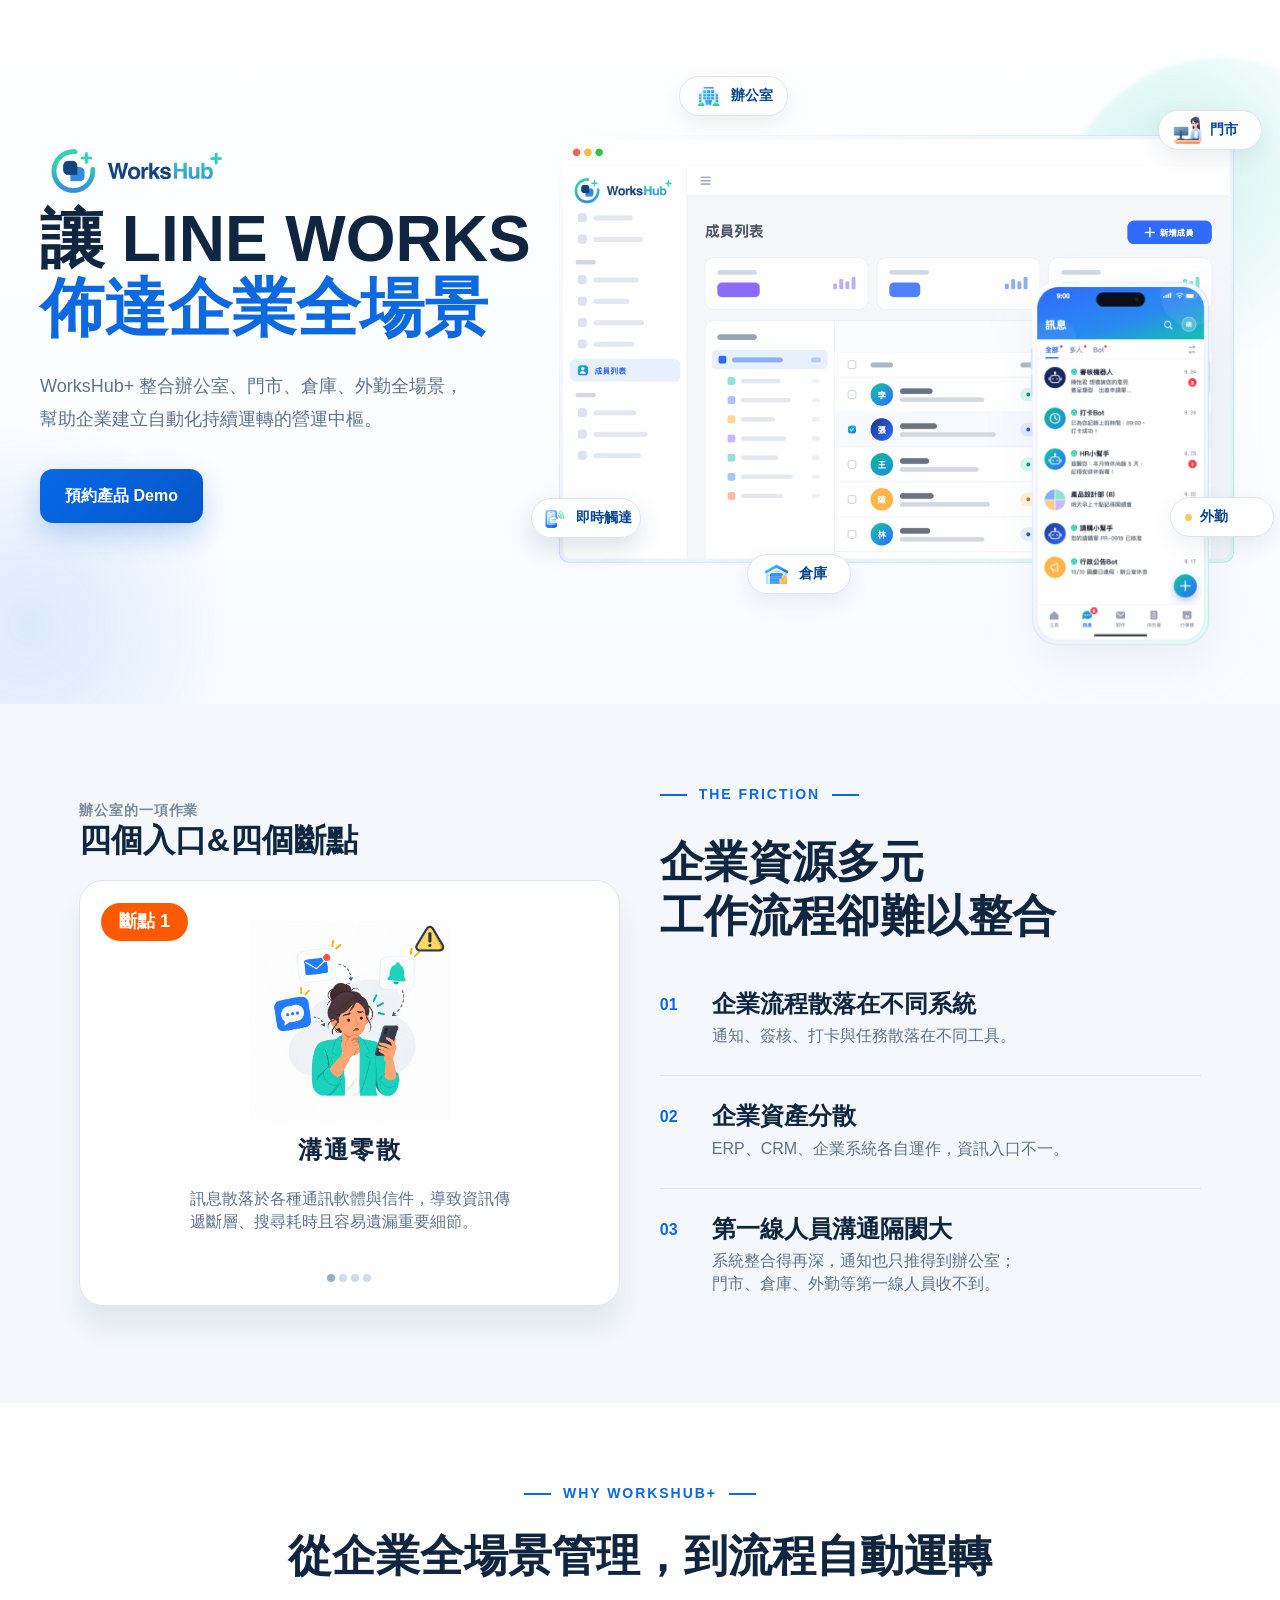
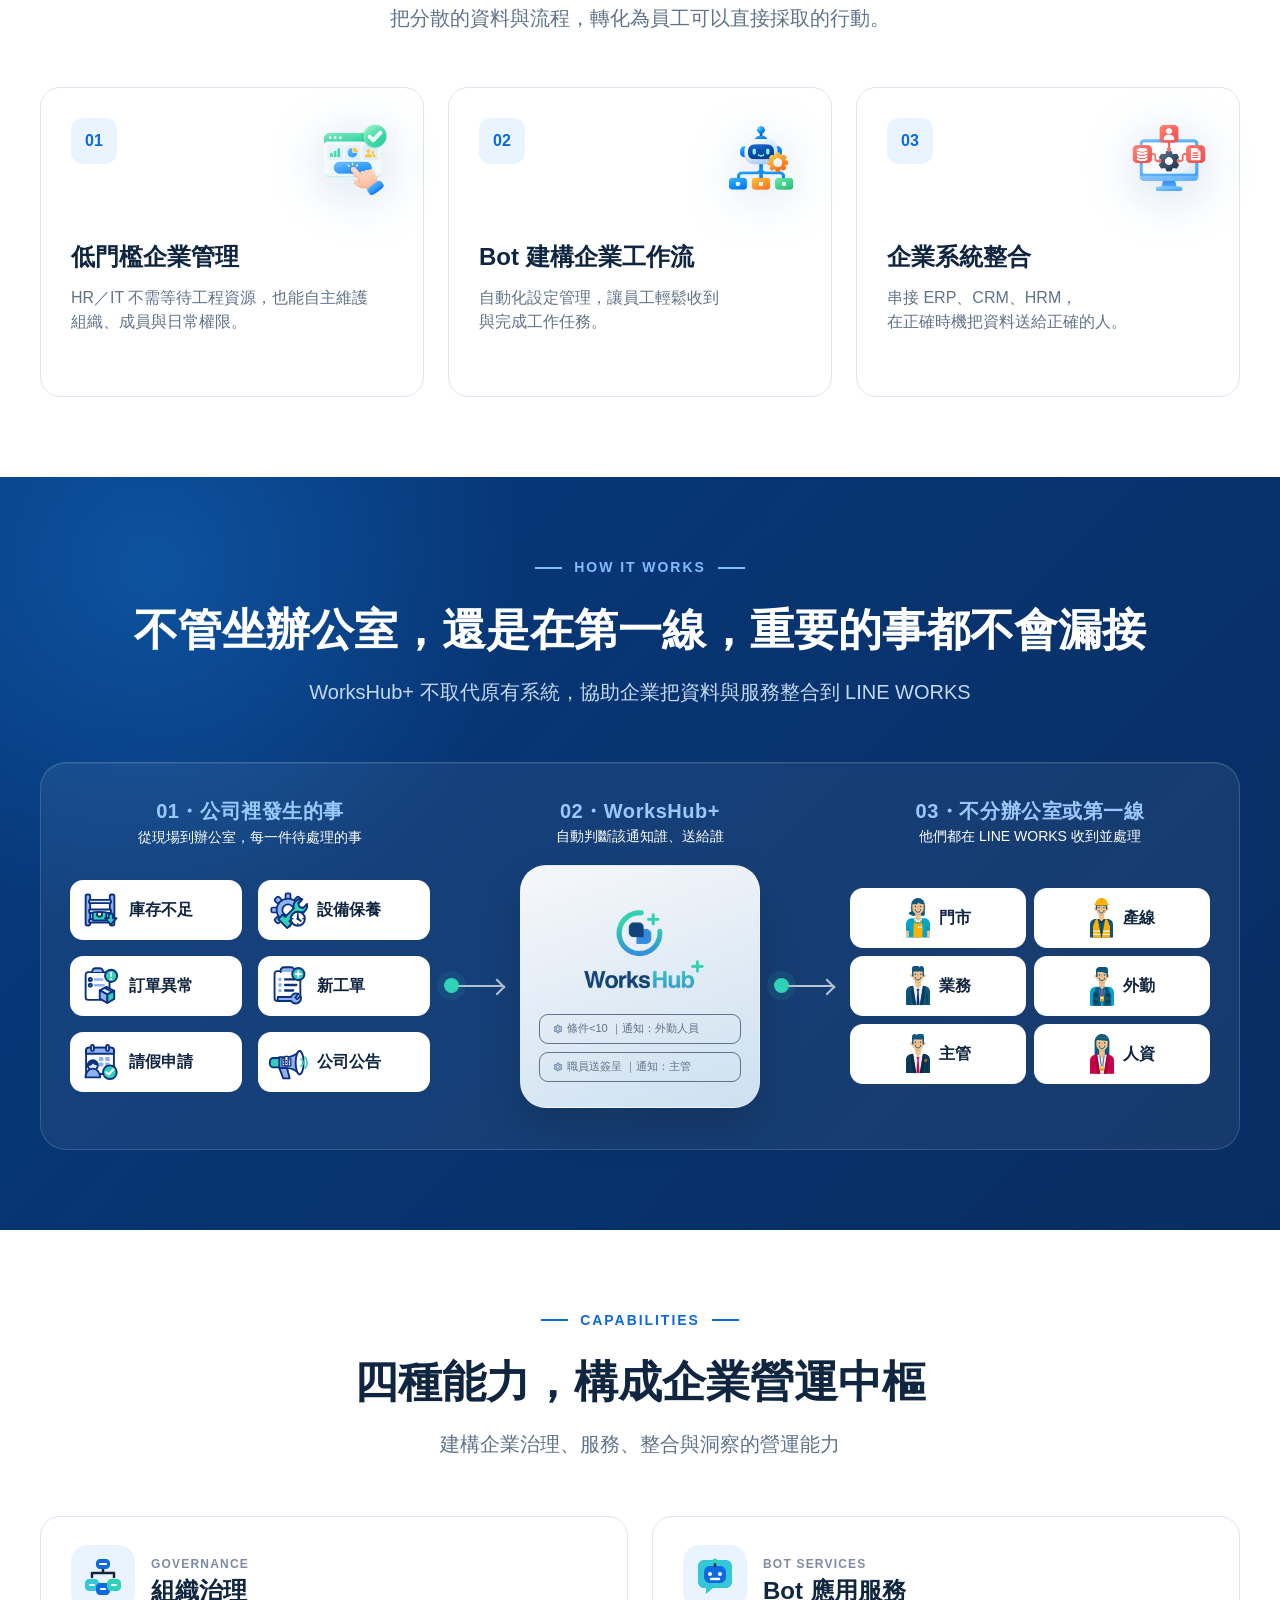
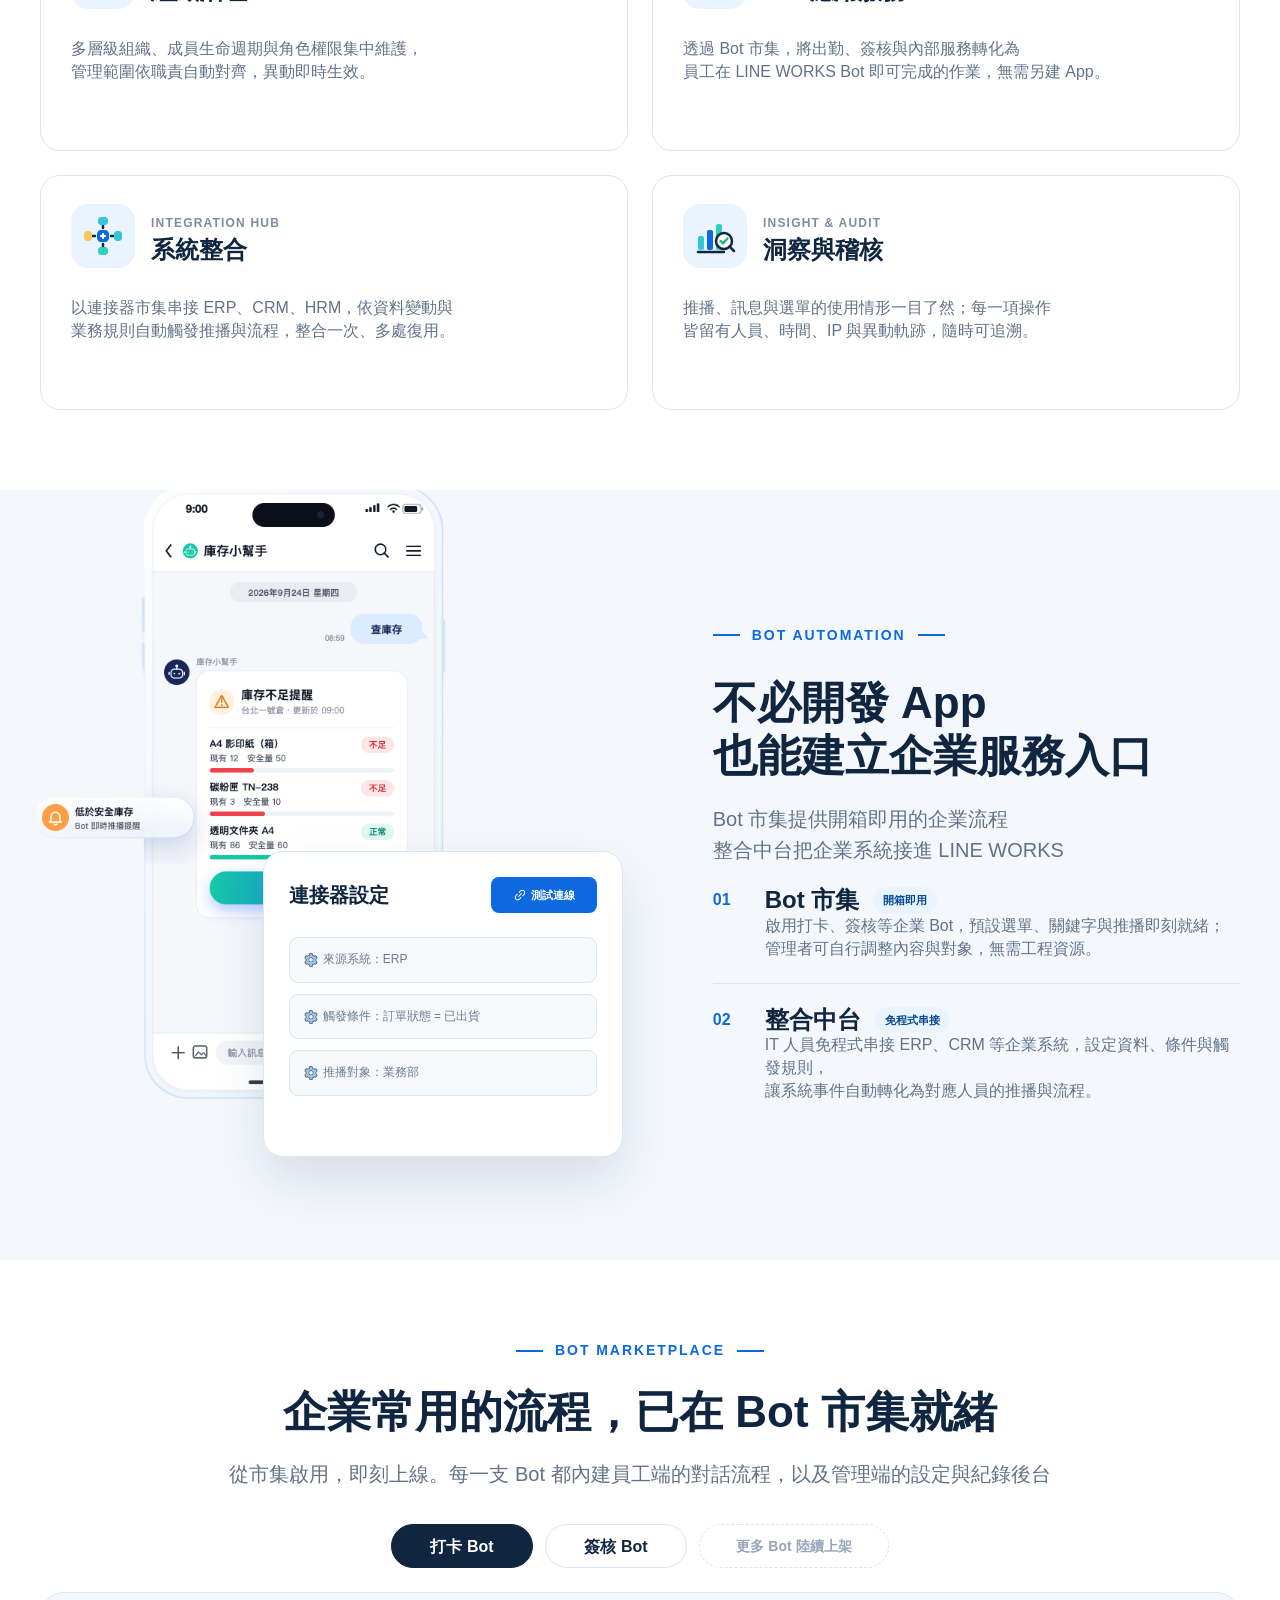
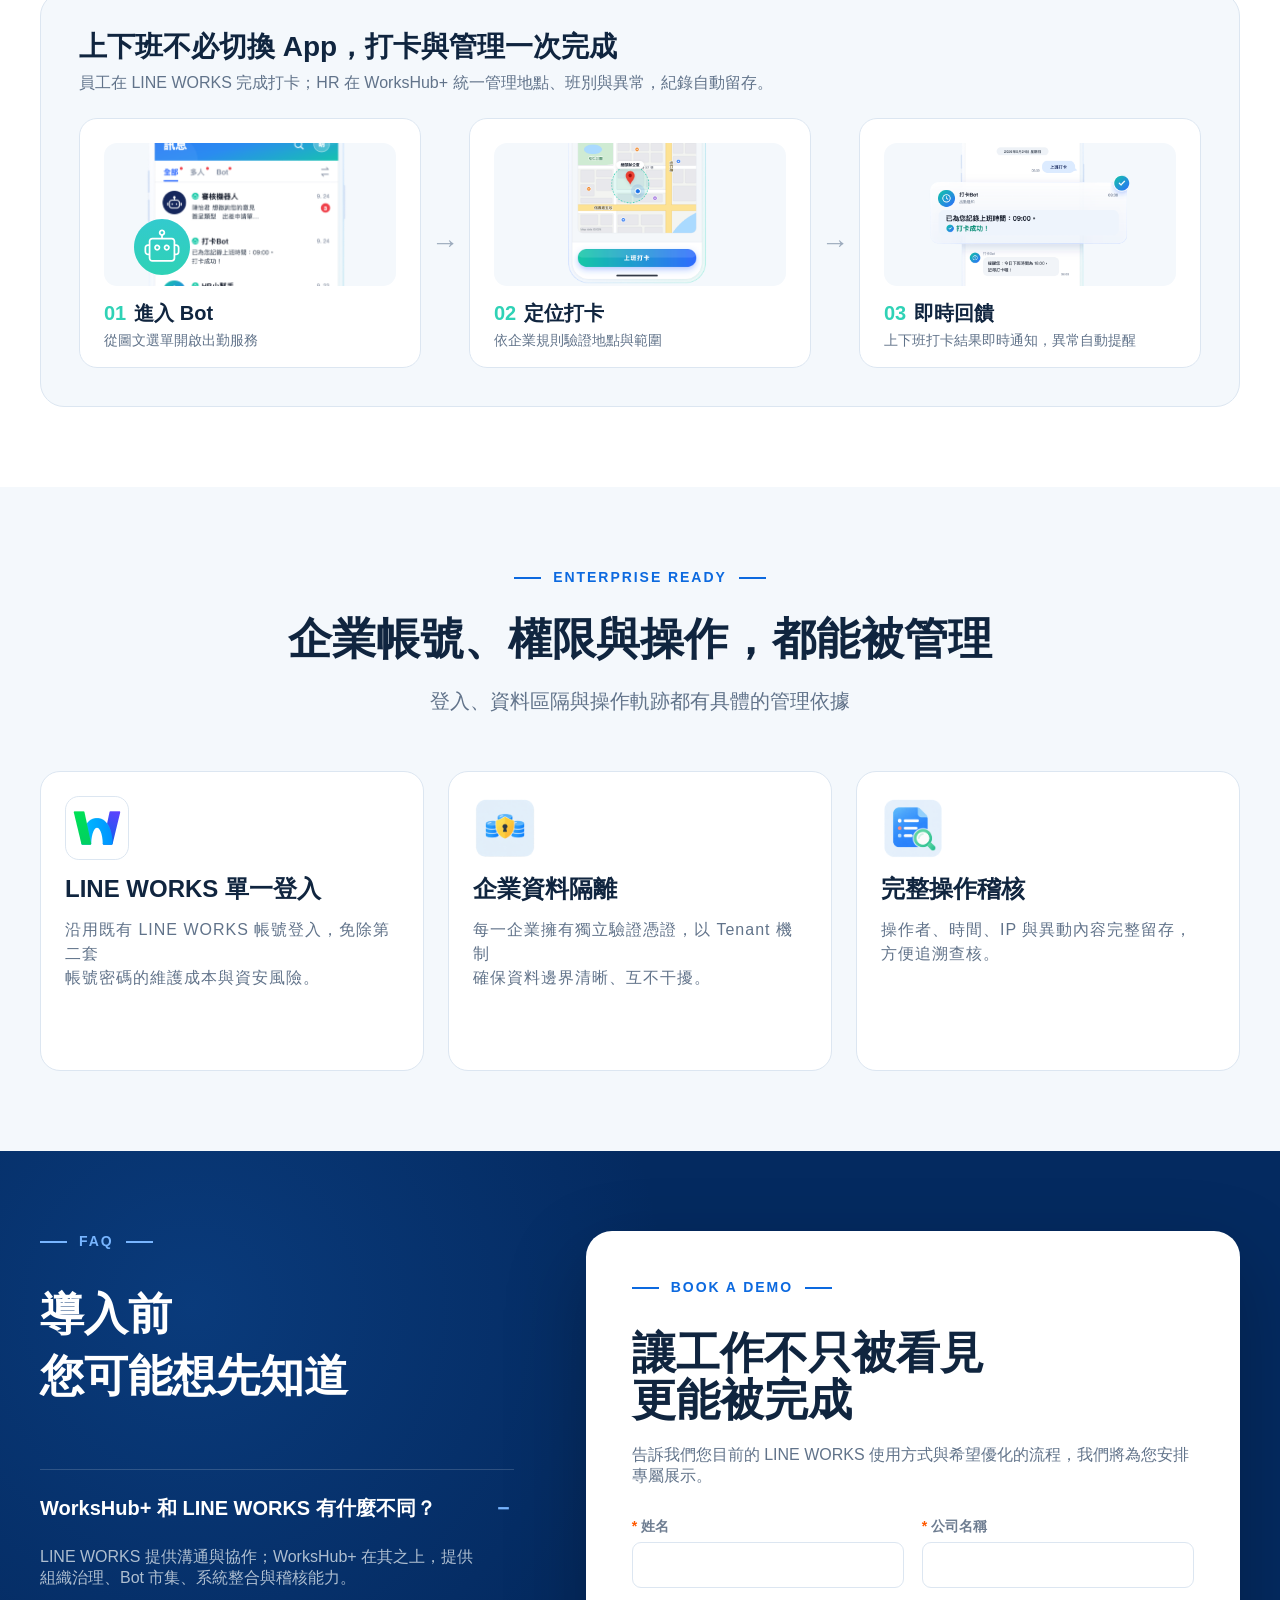
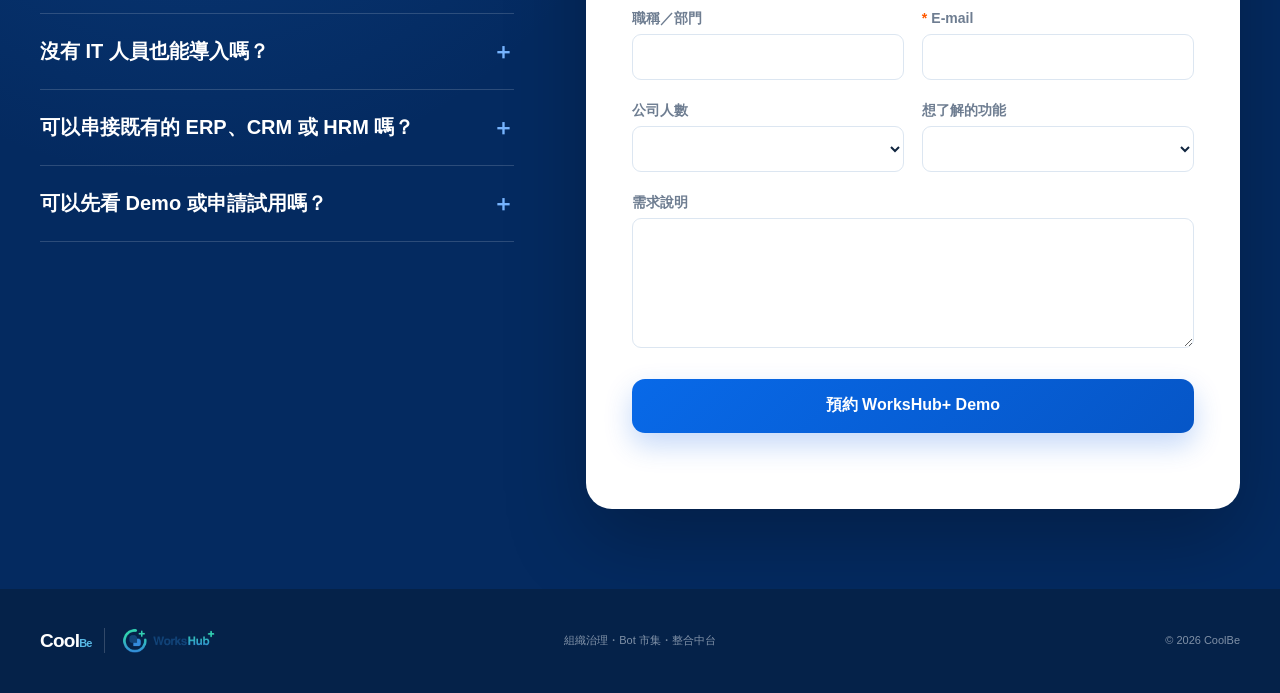
==== commit 82b35b19: "Sync latest WorksHub+ site update" ====
--- a/index.html
+++ b/index.html
@@ -7,7 +7,7 @@
     <meta name="theme-color" content="#0b4b9f" />
     <title>CoolBe WorksHub+｜企業營運中樞</title>
     <link rel="icon" type="image/svg+xml" href="data:image/svg+xml,%3Csvg xmlns='http://www.w3.org/2000/svg' viewBox='0 0 64 64'%3E%3Cdefs%3E%3ClinearGradient id='g' x1='0' y1='0' x2='1' y2='1'%3E%3Cstop stop-color='%232fd2b6'/%3E%3Cstop offset='1' stop-color='%232f8fe8'/%3E%3C/linearGradient%3E%3C/defs%3E%3Ccircle cx='32' cy='32' r='27' fill='none' stroke='url(%23g)' stroke-width='8' stroke-linecap='round'/%3E%3Cpath d='M22 24h14v14H22z' fill='%231d4f86'/%3E%3Cpath d='M28 30h14v14H28z' fill='%233b91df'/%3E%3Cpath d='M44 13v12M38 19h12' stroke='%232fd2b6' stroke-width='5' stroke-linecap='round'/%3E%3C/svg%3E" />
-  <link rel="stylesheet" href="styles.css?v=20260930-message-padding8" />
+  <link rel="stylesheet" href="styles.css?v=20260930-spacing-align-sync" />
 </head>
   <body>
     <a class="skip-link" href="#main">跳到主要內容</a>
@@ -17,12 +17,12 @@
         <div class="hero-orb hero-orb-a"></div>
         <div class="hero-orb hero-orb-b"></div>
         <div class="container hero-grid">
-          <div class="hero-copy reveal">
+          <div class="hero-copy">
             <div class="brand-crop"><img src="assets/figma-c4fd8.png" alt="WorksHub+" /></div>
             <h1>讓 LINE WORKS<br /><em>佈達企業全場景</em></h1>
             <p class="lead">WorksHub+ 整合辦公室、門市、倉庫、外勤全場景，<br class="desktop-break" />幫助企業建立自動化持續運轉的營運中樞。</p>
             <div class="hero-actions">
-              <a class="button" href="#demo">預約產品 Demo <span aria-hidden="true">→</span></a>
+              <a class="button" href="#demo">預約產品 Demo</a>
             </div>
           </div>
 
@@ -41,12 +41,12 @@
         </div>
       </section>
 
-      <section class="section friction" id="value">
+      <section class="section friction timed-sequence" id="value">
         <div class="container split-grid">
-          <div class="friction-board reveal">
+          <div class="friction-board sequence-visual">
             <div class="board-kicker">辦公室的一項作業</div>
-            <h3>四個入口，四個斷點</h3>
-            <div class="friction-carousel" data-friction-carousel aria-roledescription="輪播" aria-label="四個入口，四個斷點">
+            <h3>四個入口&amp;四個斷點</h3>
+            <div class="friction-carousel" data-friction-carousel aria-roledescription="輪播" aria-label="四個入口與四個斷點">
               <div class="friction-viewport">
                 <div class="friction-track">
                   <article class="friction-slide" role="group" aria-roledescription="投影片" aria-label="1 / 4">
@@ -76,9 +76,9 @@
             </div>
           </div>
 
-          <div class="section-copy reveal">
+          <div class="section-copy sequence-copy">
             <div class="eyebrow"><span></span>THE FRICTION</div>
-            <h2>企業資源多元，<br />工作流程卻難以整合</h2>
+            <h2>企業資源多元<br />工作流程卻難以整合</h2>
             <ol class="number-list">
               <li><span>01</span><div><h3>企業流程散落在不同系統</h3><p>通知、簽核、打卡與任務散落在不同工具。</p></div></li>
               <li><span>02</span><div><h3>企業資產分散</h3><p>ERP、CRM、企業系統各自運作，資訊入口不一。</p></div></li>
@@ -120,44 +120,47 @@
           <div class="section-heading centered on-dark flow-heading staged-reveal">
             <div class="eyebrow"><span></span>HOW IT WORKS</div>
             <h2>不管坐辦公室，還是在第一線，重要的事都不會漏接</h2>
-            <p>WorksHub+ 不取代原有系統，協助企業把資料與服務整合到 LINE WORKS。</p>
+            <p>WorksHub+ 不取代原有系統，協助企業把資料與服務整合到 LINE WORKS</p>
           </div>
 
           <div class="flow-stage flow-sequence staged-reveal" aria-label="WorksHub+ 運作流程圖">
-            <div class="flow-column flow-source">
-              <span class="flow-label">公司裡發生的事</span>
-              <div class="source-grid">
-                <article class="flow-card" tabindex="0"><img src="assets/flow-source-inventory.svg" alt="" /><span><strong>庫存不足</strong><small>倉庫庫存不足，需要提示相關人員補貨</small></span></article>
-                <article class="flow-card" tabindex="0"><img src="assets/flow-source-equipment.svg" alt="" /><span><strong>設備保養</strong><small>設備需定期保養，自動通知相關人員維護。</small></span></article>
-                <article class="flow-card" tabindex="0"><img src="assets/flow-source-order.svg" alt="" /><span><strong>訂單異常</strong><small>發現異常自動通報</small></span></article>
-                <article class="flow-card" tabindex="0"><img src="assets/flow-source-work.svg" alt="" /><span><strong>新工單</strong><small>新任務一鍵派送</small></span></article>
-                <article class="flow-card" tabindex="0"><img src="assets/flow-source-leave.svg" alt="" /><span><strong>請假申請</strong><small>職員透過線上申請假單或打卡</small></span></article>
-                <article class="flow-card" tabindex="0"><img src="assets/flow-source-announcement.svg" alt="" /><span><strong>公司公告</strong><small>快速通報給所有職員</small></span></article>
-              </div>
-            </div>
-            <div class="flow-arrow" aria-hidden="true"><span></span></div>
+            <div class="flow-caption flow-caption-source">
+              <strong>01・公司裡發生的事</strong>
+              <span>從現場到辦公室，每一件待處理的事</span>
+            </div>
+            <div class="source-grid">
+              <article class="flow-card" tabindex="0"><img src="assets/flow-source-inventory.svg" alt="" /><span><strong>庫存不足</strong></span></article>
+              <article class="flow-card" tabindex="0"><img src="assets/flow-source-equipment.svg" alt="" /><span><strong>設備保養</strong></span></article>
+              <article class="flow-card" tabindex="0"><img src="assets/flow-source-order.svg" alt="" /><span><strong>訂單異常</strong></span></article>
+              <article class="flow-card" tabindex="0"><img src="assets/flow-source-work.svg" alt="" /><span><strong>新工單</strong></span></article>
+              <article class="flow-card" tabindex="0"><img src="assets/flow-source-leave.svg" alt="" /><span><strong>請假申請</strong></span></article>
+              <article class="flow-card" tabindex="0"><img src="assets/flow-source-announcement.svg" alt="" /><span><strong>公司公告</strong></span></article>
+            </div>
+            <div class="flow-arrow flow-arrow-source" aria-hidden="true"><span></span></div>
+            <div class="flow-caption flow-caption-middle">
+              <strong>02・WorksHub+</strong>
+              <span>自動判斷該通知誰、送給誰</span>
+            </div>
             <div class="flow-core flow-card" tabindex="0">
               <img src="assets/figma-edcbf.png" alt="WorksHub+" />
-              <div>自動判斷該通知誰、送給誰</div>
-            </div>
-            <div class="flow-arrow" aria-hidden="true"><span></span></div>
-            <div class="flow-destination">
-              <span class="flow-label">LINE WORKS</span>
-              <div class="people-grid">
-                <article class="flow-card" tabindex="0" aria-label="門市，通知：倉庫需補貨"><span class="role-message message-blue" aria-hidden="true">通知：倉庫需補貨</span><img src="assets/flow-person-store.svg" alt="" /><strong>門市</strong></article>
-                <article class="flow-card" tabindex="0" aria-label="產線，通知：設備需保養"><span class="role-message message-mint" aria-hidden="true">通知：設備需保養</span><img src="assets/flow-person-production.svg" alt="" /><strong>產線</strong></article>
-                <article class="flow-card" tabindex="0" aria-label="業務，已發送新工單給工程"><span class="role-message message-mint" aria-hidden="true">已發送新工單給工程</span><img src="assets/flow-person-sales.svg" alt="" /><strong>業務</strong></article>
-                <article class="flow-card" tabindex="0" aria-label="外勤，訂單異常通知"><span class="role-message message-blue" aria-hidden="true">訂單異常通知</span><img src="assets/flow-person-field.svg" alt="" /><strong>外勤</strong></article>
-                <article class="flow-card" tabindex="0" aria-label="主管，收到一則請假申請"><span class="role-message message-blue" aria-hidden="true">收到一則請假申請</span><img src="assets/flow-person-manager.svg" alt="" /><strong>主管</strong></article>
-                <article class="flow-card" tabindex="0" aria-label="人資，公司公告已發送"><span class="role-message message-mint" aria-hidden="true">公司公告已發送</span><img src="assets/flow-person-hr.svg" alt="" /><strong>人資</strong></article>
-              </div>
-            </div>
-          </div>
-
-          <div class="flow-captions staged-reveal">
-            <div><strong>01・公司裡發生的事</strong><span>庫存不足・設備保養・訂單異常・新工單・請假申請・公司公告</span></div>
-            <div><strong>02・WorksHub+</strong><span>自動判斷該通知誰、送給誰</span></div>
-            <div><strong>03・不分辦公室或第一線</strong><span>門市・產線・業務・外勤・主管・人資，都在 LINE WORKS 收到並處理</span></div>
+              <div class="flow-core-rules">
+                <span><img src="assets/figma-f8e97.svg" alt="" />條件&lt;10 ｜通知：外勤人員</span>
+                <span><img src="assets/figma-f8e97.svg" alt="" />職員送簽呈 ｜通知：主管</span>
+              </div>
+            </div>
+            <div class="flow-arrow flow-arrow-destination" aria-hidden="true"><span></span></div>
+            <div class="flow-caption flow-caption-destination">
+              <strong>03・不分辦公室或第一線</strong>
+              <span>他們都在 LINE WORKS 收到並處理</span>
+            </div>
+            <div class="people-grid">
+              <article class="flow-card" tabindex="0" aria-label="門市，通知：倉庫需補貨"><span class="role-message message-blue" aria-hidden="true">通知：倉庫需補貨</span><img src="assets/flow-person-store.svg" alt="" /><strong>門市</strong></article>
+              <article class="flow-card" tabindex="0" aria-label="產線，通知：設備需保養"><span class="role-message message-mint" aria-hidden="true">通知：設備需保養</span><img src="assets/flow-person-production.svg" alt="" /><strong>產線</strong></article>
+              <article class="flow-card" tabindex="0" aria-label="業務，已發送新工單給工程"><span class="role-message message-mint" aria-hidden="true">已發送新工單給工程</span><img src="assets/flow-person-sales.svg" alt="" /><strong>業務</strong></article>
+              <article class="flow-card" tabindex="0" aria-label="外勤，訂單異常通知!"><span class="role-message message-blue" aria-hidden="true">訂單異常通知!</span><img src="assets/flow-person-field.svg" alt="" /><strong>外勤</strong></article>
+              <article class="flow-card" tabindex="0" aria-label="主管，收到一則請假申請"><span class="role-message message-blue" aria-hidden="true">收到一則請假申請</span><img src="assets/flow-person-manager.svg" alt="" /><strong>主管</strong></article>
+              <article class="flow-card" tabindex="0" aria-label="人資，公司公告已發送"><span class="role-message message-mint" aria-hidden="true">公司公告已發送</span><img src="assets/flow-person-hr.svg" alt="" /><strong>人資</strong></article>
+            </div>
           </div>
         </div>
       </section>
@@ -167,7 +170,7 @@
           <div class="section-heading centered reveal">
             <div class="eyebrow"><span></span>CAPABILITIES</div>
             <h2>四種能力，構成企業營運中樞</h2>
-            <p>建構企業治理、服務、整合與洞察的營運能力。</p>
+            <p>建構企業治理、服務、整合與洞察的營運能力</p>
           </div>
           <div class="capability-grid">
             <article class="capability-card motion-card reveal" tabindex="0">
@@ -190,23 +193,42 @@
         </div>
       </section>
 
-      <section class="section automation" id="automation">
+      <section class="section automation timed-sequence" id="automation">
         <div class="container split-grid automation-grid">
-          <div class="automation-visual reveal">
+          <div class="automation-visual sequence-visual">
             <img class="automation-phone-shot" src="assets/figma-3d647.png" alt="LINE WORKS 企業服務 Bot 手機畫面" />
-            <div class="connector-card">
-              <div class="connector-head"><h3>連接器設定</h3><button type="button"><img src="assets/figma-ceab8.svg" alt="" />測試連線</button></div>
-              <div class="connector-field"><img src="assets/figma-f8e97.svg" alt="" />來源系統：ERP</div>
-              <div class="connector-field"><img src="assets/figma-f8e97.svg" alt="" />觸發條件：訂單狀態 = 已出貨</div>
-              <div class="connector-field"><img src="assets/figma-f8e97.svg" alt="" />推播對象：業務部</div>
-              <div class="connector-status"><i></i>連線正常</div>
-            </div>
-          </div>
-
-          <div class="section-copy reveal">
+            <div class="connector-card" data-connector-card>
+              <div class="connector-success-alert" data-connector-alert role="status" aria-live="polite" aria-hidden="true">
+                <span class="connector-success-icon" aria-hidden="true">✓</span>
+                <span><strong>連線成功</strong><small>ERP 連接器已完成測試</small></span>
+              </div>
+              <div class="connector-head">
+                <h3>連接器設定</h3>
+                <button class="connector-test-button" data-connector-test type="button"><img src="assets/figma-ceab8.svg" alt="" /><span data-connector-test-label>測試連線</span></button>
+              </div>
+              <div class="connector-content-stage">
+                <div class="connector-settings" data-connector-settings>
+                  <div class="connector-field"><img src="assets/figma-f8e97.svg" alt="" />來源系統：ERP</div>
+                  <div class="connector-field"><img src="assets/figma-f8e97.svg" alt="" />觸發條件：訂單狀態 = 已出貨</div>
+                  <div class="connector-field"><img src="assets/figma-f8e97.svg" alt="" />推播對象：業務部</div>
+                </div>
+                <div class="connector-loading" data-connector-loading hidden>
+                  <div class="connector-loading-copy">
+                    <i aria-hidden="true"></i>
+                    <span><strong>正在測試連線</strong><small>確認 ERP 與 WorksHub+ 的連線狀態</small></span>
+                  </div>
+                  <div class="connector-progress" data-connector-progress role="progressbar" aria-label="測試連線進度" aria-valuemin="0" aria-valuemax="100" aria-valuenow="0"><i data-connector-progress-bar></i></div>
+                  <div class="connector-progress-meta" aria-hidden="true"><span>連線中…</span><span data-connector-progress-value>0%</span></div>
+                </div>
+              </div>
+              <div class="connector-status" data-connector-status role="status" aria-live="polite" aria-hidden="true"><i></i>連接完成</div>
+            </div>
+          </div>
+
+          <div class="section-copy sequence-copy">
             <div class="eyebrow"><span></span>BOT AUTOMATION</div>
-            <h2>不必開發 App，<br />也能建立企業服務入口</h2>
-            <p class="lead compact">Bot 市集提供開箱即用的企業流程，<br />整合中台把企業系統接進 LINE WORKS。</p>
+            <h2>不必開發 App<br />也能建立企業服務入口</h2>
+            <p class="lead compact">Bot 市集提供開箱即用的企業流程<br />整合中台把企業系統接進 LINE WORKS</p>
             <ol class="number-list automation-list">
               <li><span>01</span><div><div class="list-title"><h3>Bot 市集</h3><em>開箱即用</em></div><p>啟用打卡、簽核等企業 Bot，預設選單、關鍵字與推播即刻就緒；<br />管理者可自行調整內容與對象，無需工程資源。</p></div></li>
               <li><span>02</span><div><div class="list-title"><h3>整合中台</h3><em>免程式串接</em></div><p>IT 人員免程式串接 ERP、CRM 等企業系統，設定資料、條件與觸發規則，<br />讓系統事件自動轉化為對應人員的推播與流程。</p></div></li>
@@ -220,7 +242,7 @@
           <div class="section-heading centered reveal">
             <div class="eyebrow"><span></span>BOT MARKETPLACE</div>
             <h2>企業常用的流程，已在 Bot 市集就緒</h2>
-            <p>從市集啟用，即刻上線。每一支 Bot 都內建員工端的對話流程，以及管理端的設定與紀錄後台。</p>
+            <p>從市集啟用，即刻上線。每一支 Bot 都內建員工端的對話流程，以及管理端的設定與紀錄後台</p>
           </div>
 
           <div class="tabs" role="tablist" aria-label="Bot 市集">
@@ -258,7 +280,7 @@
           <div class="section-heading centered reveal">
             <div class="eyebrow"><span></span>ENTERPRISE READY</div>
             <h2>企業帳號、權限與操作，都能被管理</h2>
-            <p>登入、資料區隔與操作軌跡都有具體的管理依據。</p>
+            <p>登入、資料區隔與操作軌跡都有具體的管理依據</p>
           </div>
           <div class="security-cards">
             <article class="motion-card reveal" tabindex="0"><img class="security-icon" src="assets/figma-86317.svg" alt="" /><h3>LINE WORKS 單一登入</h3><p>沿用既有 LINE WORKS 帳號登入，免除第二套<br />帳號密碼的維護成本與資安風險。</p></article>
@@ -272,42 +294,42 @@
         <div class="container demo-grid">
           <div class="faq-block reveal">
             <div class="eyebrow light"><span></span>FAQ</div>
-            <h2>導入前，<br />您可能想先知道</h2>
+            <h2>導入前<br />您可能想先知道</h2>
             <div class="faq-list">
               <article class="faq-item open">
                 <button type="button" aria-expanded="true"><span>WorksHub+ 和 LINE WORKS 有什麼不同？</span><i>－</i></button>
                 <div class="faq-answer">LINE WORKS 提供溝通與協作；WorksHub+ 在其之上，提供<br />組織治理、Bot 市集、系統整合與稽核能力。</div>
               </article>
-              <article class="faq-item pending">
+              <article class="faq-item">
                 <button type="button" aria-expanded="false"><span>沒有 IT 人員也能導入嗎？</span><i>＋</i></button>
-                <div class="faq-answer" hidden><em>FAQ 回覆內容待提供</em></div>
+                <div class="faq-answer" hidden>WorksHub+ 的設計重點之一，是降低企業建置與營運 Bot 的技術門檻。HR、IT 或部門管理者可透過後台進行組織、成員、權限與 Bot 設定。若涉及進階系統串接，例如 ERP、CRM 或 HRM 整合，仍需要依照企業系統架構進行技術評估與導入規劃。</div>
               </article>
-              <article class="faq-item pending">
+              <article class="faq-item">
                 <button type="button" aria-expanded="false"><span>可以串接既有的 ERP、CRM 或 HRM 嗎？</span><i>＋</i></button>
-                <div class="faq-answer" hidden><em>FAQ 回覆內容待提供</em></div>
+                <div class="faq-answer" hidden>WorksHub+ 可以協助企業建立 Bot 推播、關鍵字回覆、圖文選單、預設訊息、出勤打卡、內部問答、部門通知、資源預約通知，以及與 ERP、CRM、HRM 等系統串接後的事件提醒與資料推播。<br />實際可導入的自動化流程，會依企業既有系統、資料來源與工作場景而定。</div>
               </article>
-              <article class="faq-item pending">
+              <article class="faq-item">
                 <button type="button" aria-expanded="false"><span>可以先看 Demo 或申請試用嗎？</span><i>＋</i></button>
-                <div class="faq-answer" hidden><em>FAQ 回覆內容待提供</em></div>
+                <div class="faq-answer" hidden>告訴我們您目前的 LINE WORKS 使用方式與希望優化的流程，我們將為您安排專屬展示。</div>
               </article>
             </div>
           </div>
 
           <div class="demo-card reveal">
             <div class="eyebrow"><span></span>BOOK A DEMO</div>
-            <h2>讓工作不只被看見，<br />更能被完成</h2>
+            <h2>讓工作不只被看見<br />更能被完成</h2>
             <p>告訴我們您目前的 LINE WORKS 使用方式與希望優化的流程，我們將為您安排專屬展示。</p>
             <form id="demo-form">
               <div class="form-grid">
-                <label for="demo-name"><span>姓名　必填</span><input id="demo-name" type="text" name="name" autocomplete="name" required /></label>
-                <label for="demo-company"><span>公司名稱　必填</span><input id="demo-company" type="text" name="company" autocomplete="organization" required /></label>
+                <label for="demo-name"><span class="required-field">姓名</span><input id="demo-name" type="text" name="name" autocomplete="name" required /></label>
+                <label for="demo-company"><span class="required-field">公司名稱</span><input id="demo-company" type="text" name="company" autocomplete="organization" required /></label>
                 <label for="demo-role"><span>職稱／部門</span><input id="demo-role" type="text" name="role" autocomplete="organization-title" /></label>
-                <label for="demo-email"><span>Email　必填</span><input id="demo-email" type="email" name="email" autocomplete="email" required /></label>
+                <label for="demo-email"><span class="required-field">E-mail</span><input id="demo-email" type="email" name="email" autocomplete="email" required /></label>
                 <label for="demo-size"><span>公司人數</span><select id="demo-size" name="size" autocomplete="off"><option value=""></option><option>1–50</option><option>51–200</option><option>201–500</option><option>501 以上</option></select></label>
-                <label for="demo-interest"><span>想了解的能力</span><select id="demo-interest" name="interest" autocomplete="off"><option value=""></option><option>組織治理</option><option>Bot 應用服務</option><option>系統整合</option><option>洞察與稽核</option></select></label>
+                <label for="demo-interest"><span>想了解的功能</span><select id="demo-interest" name="interest" autocomplete="off"><option value=""></option><option>組織治理</option><option>Bot 應用服務</option><option>系統整合</option><option>洞察與稽核</option></select></label>
               </div>
               <label class="full-field" for="demo-message"><span>需求說明</span><textarea id="demo-message" name="message" rows="4" autocomplete="off"></textarea></label>
-              <button class="button form-submit" type="submit">預約 WorksHub+ Demo <span aria-hidden="true">→</span></button>
+              <button class="button form-submit" type="submit">預約 WorksHub+ Demo</button>
               <div class="form-status" id="form-status" role="status" aria-live="polite"></div>
             </form>
           </div>
@@ -323,6 +345,6 @@
       </div>
     </footer>
 
-    <script src="script.js?v=20260930-motion"></script>
+    <script src="script.js?v=20260930-stagger-600"></script>
   </body>
 </html>
--- a/styles.css
+++ b/styles.css
@@ -23,7 +23,7 @@
   margin: 0;
   color: var(--navy);
   background: #fff;
-  font-family: Inter, "Noto Sans TC", "PingFang TC", "Microsoft JhengHei", system-ui, sans-serif;
+  font-family: "Helvetica Neue", Helvetica, "Noto Sans TC", "PingFang TC", "Microsoft JhengHei", system-ui, sans-serif;
   font-size: 16px;
   line-height: 1.65;
   -webkit-font-smoothing: antialiased;
@@ -50,7 +50,7 @@
 }
 .skip-link:focus-visible { top: 16px; opacity: 1; }
 .container { width: min(calc(100% - 48px), var(--container)); margin-inline: auto; }
-.section { position: relative; padding: 108px 0; overflow: hidden; }
+.section { position: relative; padding: 80px 0; overflow: hidden; }
 .split-grid { display: grid; grid-template-columns: minmax(0, 1fr) minmax(0, 1.05fr); gap: 90px; align-items: center; }
 
 .site-header {
@@ -102,13 +102,13 @@
 .menu-toggle span { display: block; height: 2px; margin: 5px 0; background: var(--navy); transition: transform .2s ease, opacity .2s ease; }
 .mobile-nav { display: none; }
 
-.hero { min-height: 740px; padding: 96px 0 100px; background: linear-gradient(180deg, #fff 0%, #f8fbff 100%); }
+.hero { min-height: auto; padding: 80px 0; background: linear-gradient(180deg, #fff 0%, #f8fbff 100%); }
 .hero-grid { display: grid; grid-template-columns: .88fr 1.12fr; gap: 48px; align-items: center; }
 .hero-copy { position: relative; z-index: 3; }
-.eyebrow { display: flex; align-items: center; gap: 12px; margin-bottom: 30px; color: var(--blue); font-size: 13px; font-weight: 900; letter-spacing: .15em; }
+.eyebrow { display: flex; align-items: center; gap: 12px; margin-bottom: 30px; color: var(--blue); font-size: 14px; font-weight: 900; line-height: 21.45px; letter-spacing: 1.95px; }
 .eyebrow::before, .eyebrow::after { content: ""; flex: 0 0 27px; width: 27px; height: 2px; background: currentColor; }
 .eyebrow > span { display: none; }
-.hero h1 { margin-bottom: 28px; font-size: clamp(46px, 4.4vw, 66px); letter-spacing: -.055em; }
+.hero h1 { margin-bottom: 28px; font-size: clamp(46px, 4.4vw, 64px); letter-spacing: 0; }
 .hero h1 em { color: var(--blue); font-style: normal; }
 .lead { margin-bottom: 34px; color: var(--muted); font-size: 18px; line-height: 1.8; }
 .hero-actions { display: flex; align-items: center; gap: 34px; margin-bottom: 46px; }
@@ -148,8 +148,8 @@
 
 .friction { background: var(--surface); }
 .friction-board { position: relative; min-height: 506px; }
-.board-kicker { margin-bottom: 6px; color: #7a899c; font-size: 12px; font-weight: 800; letter-spacing: .08em; }
-.friction-board h3 { margin-bottom: 24px; font-size: 24px; }
+.board-kicker { margin-bottom: 6px; color: #7a899c; font-size: 14px; font-weight: 800; line-height: 19.8px; letter-spacing: .96px; }
+.friction-board h3 { margin-bottom: 24px; font-size: 32px; line-height: 29.28px; }
 .friction-carousel { position: relative; height: 426px; overflow: hidden; border: 1px solid var(--line); border-radius: 24px; background: #fff; box-shadow: 0 22px 24px rgba(23,56,92,.08); }
 .friction-viewport { height: 100%; overflow: hidden; cursor: grab; touch-action: pan-y; user-select: none; }
 .friction-carousel.is-dragging .friction-viewport { cursor: grabbing; }
@@ -158,20 +158,20 @@
 .breakpoint-tag { position: absolute; top: 22px; left: 21px; z-index: 2; display: inline-flex; align-items: center; min-height: 38px; padding: 4px 18px; border-radius: 25px; color: #fff; background: #ff5900; font-size: 18px; font-weight: 800; line-height: 1.62; }
 .friction-slide-content { display: flex; flex-direction: column; align-items: center; gap: 16px; width: 100%; }
 .friction-slide-content img { width: 200px; height: 200px; max-width: none; object-fit: cover; pointer-events: none; }
-.friction-slide-content h4 { margin: 0; color: var(--navy); font-size: 20px; line-height: 1.32; letter-spacing: .1em; }
-.friction-slide-content p { width: 320px; max-width: 100%; margin: 0; padding-top: 8px; color: var(--muted); font-size: 14px; line-height: 1.65; }
+.friction-slide-content h4 { margin: 0; color: var(--navy); font-size: 24px; line-height: 26.4px; letter-spacing: 2px; }
+.friction-slide-content p { width: 320px; max-width: 100%; margin: 0; padding-top: 8px; color: var(--muted); font-size: 16px; line-height: 23.1px; }
 .friction-dots { position: absolute; bottom: 23px; left: 50%; z-index: 3; display: flex; gap: 4px; transform: translateX(-50%); }
 .friction-dots button { width: 8px; height: 8px; padding: 0; border: 0; border-radius: 50%; background: #cfdcec; cursor: pointer; }
 .friction-dots button[aria-current="true"] { background: #9cadc1; }
 .friction-dots button:focus-visible { outline: 2px solid var(--blue); outline-offset: 3px; }
-.section-copy h2, .section-heading h2 { margin-bottom: 22px; font-size: clamp(36px, 3.4vw, 48px); letter-spacing: -.045em; }
-.section-heading > p, .section-copy > p { color: var(--muted); font-size: 18px; }
+.section-copy h2, .section-heading h2 { margin-bottom: 22px; font-size: clamp(36px, 3.4vw, 48px); letter-spacing: 0; }
+.section-heading > p, .section-copy > p { color: var(--muted); font-size: 20px; line-height: 1.485; }
 .number-list { margin: 50px 0 0; padding: 0; list-style: none; }
 .number-list li { display: grid; grid-template-columns: 34px 1fr; gap: 18px; padding: 28px 0; border-top: 1px solid var(--line); }
 .number-list li:first-child { border-top: 0; padding-top: 0; }
-.number-list > li > span { color: var(--blue); font-size: 13px; font-weight: 900; }
-.number-list h3 { margin-bottom: 8px; font-size: 20px; }
-.number-list p { margin: 0; color: var(--muted); font-size: 14px; }
+.number-list > li > span { color: var(--blue); font-size: 16px; font-weight: 900; }
+.number-list h3 { margin-bottom: 8px; font-size: 24px; line-height: 24.4px; }
+.number-list p { margin: 0; color: var(--muted); font-size: 16px; line-height: 23.1px; }
 
 .value-section { background: #fff; }
 .section-heading { max-width: 100%; margin-bottom: 54px; }
@@ -182,39 +182,68 @@
 .value-card { min-height: 310px; padding: 30px; border: 1px solid var(--line); border-radius: 20px; background: #fff; transition: transform .22s ease, box-shadow .22s ease, border-color .22s ease; }
 .value-card:hover { transform: translateY(-6px); border-color: #bed9f8; box-shadow: 0 20px 44px rgba(23, 56, 92, .10); }
 .value-top { display: flex; align-items: flex-start; justify-content: space-between; margin-bottom: 45px; }
-.card-number { display: grid; place-items: center; width: 46px; height: 46px; border-radius: 12px; color: var(--blue); background: var(--blue-soft); font-size: 12px; font-weight: 900; }
+.card-number { display: grid; place-items: center; width: 46px; height: 46px; border-radius: 12px; color: var(--blue); background: var(--blue-soft); font-size: 16px; font-weight: 900; line-height: 19.8px; }
 .flat-icon { display: grid; place-items: center; width: 70px; height: 70px; border-radius: 20px 20px 20px 6px; color: #fff; font-size: 30px; font-weight: 900; box-shadow: 0 16px 26px rgba(12, 105, 223, .16); }
 .flat-blue { background: linear-gradient(145deg, var(--cyan), var(--blue)); }
 .asset-icon { width: 76px; height: 76px; object-fit: contain; filter: drop-shadow(0 12px 16px rgba(17, 65, 100, .12)); }
-.value-card h3 { margin-bottom: 15px; font-size: 23px; }
-.value-card p { margin: 0; color: var(--muted); font-size: 14px; }
-
-.how-it-works { padding-bottom: 82px; color: #fff; background: radial-gradient(circle at 12% 12%, rgba(29,136,235,.32), transparent 28%), linear-gradient(135deg, #063a7e, #092d61); }
+.value-card h3 { margin-bottom: 15px; font-size: 24px; line-height: 28.06px; }
+.value-card p { margin: 0; color: var(--muted); font-size: 16px; line-height: 23.1px; }
+
+.how-it-works { padding-bottom: 80px; color: #fff; background: radial-gradient(circle at 12% 12%, rgba(29,136,235,.32), transparent 28%), linear-gradient(135deg, #063a7e, #092d61); }
 .on-dark h2 { color: #fff; }
 .on-dark p { color: #c5d9f2; }
 .on-dark .eyebrow { color: #82bdff; }
 .how-it-works .section-heading.centered { max-width: 1120px; }
-.flow-stage { display: grid; grid-template-columns: 1fr 54px .6fr 54px .92fr; gap: 18px; align-items: center; min-height: 380px; padding: 38px; border: 1px solid rgba(255,255,255,.15); border-radius: 26px; background: rgba(255,255,255,.06); box-shadow: inset 0 1px 0 rgba(255,255,255,.08); }
-.flow-label { display: block; margin-bottom: 17px; color: #9bc9ff; font-size: 12px; font-weight: 900; letter-spacing: .1em; }
-.source-grid, .people-grid { display: grid; grid-template-columns: repeat(2, 1fr); gap: 10px; }
+.flow-stage {
+  display: grid;
+  grid-template-columns: minmax(0, 1.5fr) 54px minmax(0, 1fr) 54px minmax(0, 1.5fr);
+  grid-template-rows: auto minmax(243px, auto);
+  column-gap: 18px;
+  row-gap: 10px;
+  align-items: center;
+  min-height: 388px;
+  padding: 39px 29px;
+  border: 1px solid rgba(255,255,255,.15);
+  border-radius: 26px;
+  background: rgba(255,255,255,.06);
+  box-shadow: inset 0 1px 0 rgba(255,255,255,.08);
+}
+.flow-caption { display: grid; align-self: start; gap: 6px; min-width: 0; min-height: 47px; text-align: center; }
+.flow-caption strong { color: #9bc9ff; font-size: 20px; font-weight: 900; line-height: 18.15px; letter-spacing: .55px; }
+.flow-caption span { overflow: visible; color: #fff; font-size: 14px; line-height: 21.45px; white-space: nowrap; }
+.flow-caption-source { grid-column: 1; grid-row: 1; align-items: center; text-align: center; }
+.flow-caption-source span { text-align: center; }
+.flow-caption-middle { grid-column: 3; grid-row: 1; }
+.flow-caption-destination { grid-column: 5; grid-row: 1; }
+.source-grid { grid-column: 1; grid-row: 2; }
+.flow-arrow-source { grid-column: 2; grid-row: 2; }
+.flow-core { grid-column: 3; grid-row: 2; width: 100%; }
+.flow-arrow-destination { grid-column: 4; grid-row: 2; }
+.people-grid { grid-column: 5; grid-row: 2; }
+.source-grid, .people-grid { display: grid; grid-template-columns: repeat(2, 1fr); }
+.source-grid { gap: 16px; }
+.people-grid { gap: 8px; }
 .source-grid article, .people-grid article { display: flex; align-items: center; gap: 9px; min-height: 58px; padding: 10px; border-radius: 13px; color: var(--navy); background: #fff; font-size: 12px; font-weight: 800; }
 .source-grid img { flex: 0 0 40px; width: 40px; height: 40px; }
 .source-grid article > span { display: grid; min-width: 0; gap: 4px; }
-.source-grid strong { font-size: 12px; line-height: 1.65; }
-.source-grid small { overflow: hidden; color: #9cadc1; font-size: 10px; font-weight: 400; line-height: 1.2; }
-.flow-arrow { position: relative; height: 2px; background: rgba(255,255,255,.36); }
-.flow-arrow::after { content: ""; position: absolute; right: -1px; top: -4px; width: 8px; height: 8px; border-top: 2px solid #fff; border-right: 2px solid #fff; transform: rotate(45deg); }
-.flow-arrow span { position: absolute; inset: -7px auto auto 50%; width: 15px; height: 15px; border-radius: 50%; background: var(--mint); box-shadow: 0 0 0 5px rgba(47,210,182,.16); animation: pulse 2.4s infinite; }
+.source-grid strong { font-size: 16px; line-height: 19.8px; }
+.source-grid small { overflow: hidden; color: #9cadc1; font-size: 12px; font-weight: 400; line-height: 1.2; }
+.flow-arrow { position: relative; height: 2px; background: #b5c4d5; }
+.flow-arrow-source { background: #b2c1d2; }
+.flow-arrow::after { content: ""; position: absolute; right: -1px; top: -4px; width: 10px; height: 10px; border-top: 2px solid #b5c4d5; border-right: 2px solid #b5c4d5; transform: rotate(45deg); }
+.flow-arrow span { position: absolute; inset: -7.5px auto auto -4px; width: 15px; height: 15px; border-radius: 50%; background: #2fd2b6; box-shadow: 0 0 0 7px rgba(47,210,182,.09); }
 @keyframes pulse { 50% { box-shadow: 0 0 0 10px rgba(47,210,182,0); } }
 .flow-core { display: grid; place-items: center; min-height: 220px; padding: 25px 18px; border: 1px solid rgba(255,255,255,.20); border-radius: 26px; background: linear-gradient(160deg, rgba(255,255,255,.96), rgba(226,242,255,.9)); box-shadow: 0 20px 40px rgba(0,0,0,.16); color: var(--blue-deep); text-align: center; }
-.flow-core img { width: 158px; height: 100px; object-fit: contain; }
-.flow-core div { max-width: 180px; padding-top: 15px; border-top: 1px solid #d3e3f3; font-size: 12px; font-weight: 800; }
+.flow-core img { width: 100%; height: 123px; object-fit: contain; }
+.flow-core-rules { display: grid; width: 100%; gap: 8px; font-size: 11px; line-height: 19.8px; text-align: left; }
+.flow-core-rules span { display: flex; align-items: center; gap: 4px; min-height: 30px; padding: 4px 13px; border: 1px solid #61738a; border-radius: 9px; color: #61738a; white-space: nowrap; }
+.flow-core-rules span img { flex: 0 0 10px; width: 10px; height: 10px; }
 .people-grid { grid-template-columns: repeat(2, 1fr); overflow: visible; }
-.people-grid article { position: relative; justify-content: center; overflow: visible; outline: 0; transition: transform .22s ease, box-shadow .22s ease; }
+.people-grid article { position: relative; justify-content: center; overflow: visible; outline: 0; cursor: pointer; transition: transform .22s ease, box-shadow .22s ease; }
 .people-grid article:hover, .people-grid article:focus-visible { z-index: 3; transform: translateY(-2px); box-shadow: 0 12px 24px rgba(1, 26, 67, .2); }
 .people-grid article:focus-visible { outline: 2px solid #7cc5ff; outline-offset: 3px; }
 .people-grid img { flex: 0 0 24px; width: 24px; height: 40px; object-fit: contain; }
-.people-grid strong { font-size: 12px; }
+.people-grid strong { font-size: 16px; line-height: 19.8px; }
 .role-message {
   --message-bg: #eaf4ff;
   position: absolute;
@@ -251,13 +280,7 @@
   border-right: 6px solid transparent;
 }
 .message-mint { --message-bg: #e7fbf8; }
-.people-grid article:hover .role-message,
-.people-grid article:focus-visible .role-message,
-.people-grid article:focus-within .role-message { opacity: 1; transform: translateX(0) scale(1); }
-.flow-captions { display: grid; grid-template-columns: 1.15fr .9fr 1.2fr; gap: 34px; margin-top: 28px; }
-.flow-captions div { display: grid; gap: 7px; }
-.flow-captions strong { color: #9bc9ff; font-size: 11px; letter-spacing: .05em; }
-.flow-captions span { color: #fff; font-size: 13px; }
+.people-grid article.message-open .role-message { opacity: 1; transform: translateX(0) scale(1); }
 
 .capabilities { background: #fff; }
 .capability-grid { display: grid; grid-template-columns: repeat(2, 1fr); gap: 24px; }
@@ -269,9 +292,9 @@
 .cap-mint { background: linear-gradient(145deg, #48deb7, #17a981); }
 .cap-yellow { background: linear-gradient(145deg, #ffd76c, #e6a632); }
 .cap-blue { background: linear-gradient(145deg, #598ff3, #2d53c7); }
-.cap-head small { color: #7d8ca2; font-size: 10px; font-weight: 900; letter-spacing: .1em; }
-.cap-head h3 { margin: 2px 0 0; font-size: 21px; }
-.capability-card > p { min-height: 85px; margin: 28px 0 0; color: var(--muted); font-size: 14px; }
+.cap-head small { color: #7d8ca2; font-size: 12px; font-weight: 900; letter-spacing: .1em; }
+.cap-head h3 { margin: 2px 0 0; font-size: 24px; line-height: 25.62px; }
+.capability-card > p { min-height: 85px; margin: 28px 0 0; color: var(--muted); font-size: 16px; line-height: 23.1px; }
 .capability-card footer { margin-top: 22px; padding: 17px 0 19px; border-top: 1px solid var(--line); color: #74869d; font-size: 12px; font-weight: 700; }
 
 .automation { background: var(--surface); }
@@ -280,18 +303,42 @@
 .phone-large { position: absolute; left: 16px; top: 0; width: 248px; height: 506px; overflow: hidden; padding: 9px; border: 8px solid #15263b; border-radius: 38px; background: #fff; box-shadow: 0 28px 56px rgba(10, 38, 71, .22); }
 .phone-large img { width: 100%; height: 100%; object-fit: cover; object-position: top; border-radius: 23px; }
 .phone-top { position: absolute; top: 12px; left: 50%; z-index: 2; width: 70px; height: 7px; border-radius: 5px; background: #15263b; transform: translateX(-50%); }
-.connector-card { position: absolute; right: 0; bottom: 52px; width: 360px; padding: 25px; border: 1px solid var(--line); border-radius: 20px; background: #fff; box-shadow: 0 24px 50px rgba(17, 57, 96, .13); }
+.connector-card { position: absolute; right: 0; bottom: 52px; width: 360px; overflow: hidden; padding: 25px; border: 1px solid var(--line); border-radius: 20px; background: #fff; box-shadow: 0 24px 50px rgba(17, 57, 96, .13); }
 .connector-head { display: flex; align-items: center; justify-content: space-between; margin-bottom: 24px; }
 .connector-head h3 { margin: 0; font-size: 20px; }
-.connector-head button { padding: 8px 12px; border: 0; border-radius: 8px; color: #fff; background: var(--blue); font-size: 11px; font-weight: 800; }
+.connector-head button { min-height: 36px; padding: 8px 12px; border: 0; border-radius: 8px; color: #fff; background: var(--blue); cursor: pointer; font-size: 11px; font-weight: 800; transition: background-color .18s ease, box-shadow .18s ease, transform .18s ease; }
+.connector-head button:hover { background: #064fc0; box-shadow: 0 8px 18px rgba(7, 94, 229, .2); transform: translateY(-1px); }
+.connector-head button:focus-visible { outline: 3px solid rgba(7, 94, 229, .24); outline-offset: 3px; }
+.connector-head button:disabled { color: #637590; background: #e7eef7; box-shadow: none; cursor: wait; transform: none; }
+.connector-content-stage { position: relative; min-height: 148px; }
+.connector-settings[hidden], .connector-loading[hidden] { display: none; }
 .connector-field { display: block; margin-top: 11px; padding: 12px 13px; border: 1px solid var(--line); border-radius: 9px; color: #6d7c91; background: #f6f9fc; font-size: 12px; }
-.connector-status { display: flex; align-items: center; gap: 8px; margin-top: 17px; color: var(--green); font-size: 11px; font-weight: 800; }
-.connector-status i { width: 8px; height: 8px; border-radius: 50%; background: var(--green); }
+.connector-field:first-child { margin-top: 0; }
+.connector-loading { min-height: 148px; display: grid; align-content: center; gap: 17px; padding: 0 2px 2px; }
+.connector-loading-copy { display: flex; align-items: center; gap: 11px; }
+.connector-loading-copy > i { width: 29px; height: 29px; flex: 0 0 29px; border: 3px solid #d8e8ff; border-top-color: var(--blue); border-radius: 50%; animation: connector-spin .8s linear infinite; }
+.connector-loading-copy strong, .connector-loading-copy small { display: block; }
+.connector-loading-copy strong { margin-bottom: 3px; color: var(--navy); font-size: 13px; }
+.connector-loading-copy small { color: #6d7c91; font-size: 10px; line-height: 1.35; }
+.connector-progress { width: 100%; height: 8px; overflow: hidden; border-radius: 999px; background: #e6eef8; }
+.connector-progress > i { display: block; width: 0; height: 100%; border-radius: inherit; background: linear-gradient(90deg, var(--blue), #45b5e9); box-shadow: 0 0 12px rgba(7, 94, 229, .28); }
+.connector-progress-meta { display: flex; align-items: center; justify-content: space-between; color: #7890ad; font-size: 10px; font-weight: 700; }
+.connector-status { display: flex; align-items: center; gap: 8px; min-height: 18px; margin-top: 17px; color: #08785e; visibility: hidden; opacity: 0; transform: translateY(5px); font-size: 11px; font-weight: 800; transition: opacity .22s ease, transform .26s ease, visibility 0s linear .26s; }
+.connector-status.is-visible { visibility: visible; opacity: 1; transform: translateY(0); transition-delay: 0s; }
+.connector-status i { width: 8px; height: 8px; border-radius: 50%; background: var(--green); box-shadow: 0 0 0 4px rgba(16, 185, 129, .12); }
+.connector-success-alert { position: absolute; z-index: 5; top: 13px; right: 13px; left: 13px; display: flex; align-items: center; gap: 11px; min-height: 70px; padding: 12px 14px; border: 1px solid #a7e7d1; border-radius: 14px; color: #08785e; background: rgba(244, 255, 251, .98); box-shadow: 0 16px 38px rgba(14, 111, 82, .2); visibility: hidden; opacity: 0; pointer-events: none; transform: translateY(-15px) scale(.98); transition: opacity .22s ease, transform .28s cubic-bezier(.22, 1, .36, 1), visibility 0s linear .28s; }
+.connector-success-alert.is-visible { visibility: visible; opacity: 1; transform: translateY(0) scale(1); transition-delay: 0s; }
+.connector-success-icon { display: grid; flex: 0 0 33px; width: 33px; height: 33px; place-items: center; border-radius: 50%; color: #fff; background: var(--green); font-size: 18px; font-weight: 900; }
+.connector-success-alert strong, .connector-success-alert small { display: block; }
+.connector-success-alert strong { margin-bottom: 3px; font-size: 13px; }
+.connector-success-alert small { color: #397c68; font-size: 10px; line-height: 1.35; }
+@keyframes connector-spin { to { transform: rotate(360deg); } }
 .automation-email { position: absolute; top: 46px; right: 24px; width: 86px; transform: rotate(8deg); filter: drop-shadow(0 18px 18px rgba(51,60,88,.16)); }
 .material-tag { position: absolute; left: 0; bottom: 0; padding: 7px 12px; border-radius: 999px; color: #a36a1d; background: #fff2d7; font-size: 11px; font-weight: 800; }
-.lead.compact { margin-bottom: 22px; font-size: 17px; }
+.lead.compact { margin-bottom: 22px; font-size: 20px; line-height: 30.6px; }
 .automation-list { margin-top: 22px; }
 .automation-list li { padding: 23px 0; }
+.automation-list p { font-size: 16px; line-height: 23.1px; }
 .list-title { display: flex; align-items: center; gap: 14px; }
 .list-title h3 { margin: 0; }
 .list-title em { padding: 4px 10px; border-radius: 999px; color: var(--blue-deep); background: var(--blue-soft); font-style: normal; font-size: 11px; font-weight: 800; }
@@ -302,17 +349,17 @@
 .marketplace { background: #fff; }
 .marketplace .section-heading { margin-bottom: 34px; }
 .tabs { display: flex; align-items: center; gap: 12px; margin-bottom: 24px; }
-.tabs button, .tabs > span { min-width: 142px; min-height: 44px; padding: 0 18px; border: 1px solid var(--line); border-radius: 999px; background: #fff; font-size: 14px; font-weight: 800; cursor: pointer; }
+.tabs button, .tabs > span { min-width: 142px; min-height: 44px; padding: 0 18px; border: 1px solid var(--line); border-radius: 999px; background: #fff; font-size: 16px; font-weight: 800; line-height: 23.1px; cursor: pointer; }
 .tabs button[aria-selected="true"] { color: #fff; border-color: var(--navy); background: var(--navy); }
-.tabs > span { display: inline-flex; align-items: center; justify-content: center; min-width: 190px; color: #96a5b8; border-style: dashed; }
+.tabs > span { display: inline-flex; align-items: center; justify-content: center; min-width: 190px; color: #96a5b8; border-style: dashed; font-size: 14px; }
 .tab-panel { padding: 38px; border: 1px solid var(--line); border-radius: 24px; background: var(--surface); }
-.market-intro h3 { margin-bottom: 8px; font-size: 26px; }
-.market-intro p { color: var(--muted); font-size: 14px; }
+.market-intro h3 { margin-bottom: 8px; font-size: 28px; line-height: 31.72px; }
+.market-intro p { color: var(--muted); font-size: 16px; line-height: 23.1px; }
 .journey-grid { display: grid; grid-template-columns: 1fr 48px 1fr 48px 1fr; align-items: center; margin-top: 28px; }
 .journey-grid article { position: relative; min-height: 250px; padding: 26px; border: 1px solid var(--line); border-radius: 18px; background: #fff; }
 .journey-grid article > span { position: absolute; right: 20px; top: 18px; color: var(--blue); font-size: 12px; font-weight: 900; }
-.journey-grid h4 { margin: 20px 0 6px; font-size: 19px; }
-.journey-grid p { margin: 0; color: var(--muted); font-size: 12px; }
+.journey-grid h4 { margin: 20px 0 6px; font-size: 20px; line-height: 23.18px; }
+.journey-grid p { margin: 0; color: var(--muted); font-size: 14px; line-height: 19.8px; }
 .journey-arrow { color: #9cabbd; font-size: 28px; text-align: center; }
 .journey-visual { height: 105px; display: flex; align-items: center; justify-content: center; border-radius: 13px; background: var(--surface); }
 .menu-visual { display: grid; grid-template-columns: repeat(2, 48px); gap: 8px; }
@@ -340,8 +387,8 @@
 .security-cards { display: grid; grid-template-columns: repeat(3, 1fr); gap: 24px; }
 .security-cards article { position: relative; min-height: 300px; padding: 28px; border: 1px solid var(--line); border-radius: 20px; background: #fff; }
 .security-cards article > span { display: inline-grid; place-items: center; min-width: 48px; height: 34px; padding: 0 8px; border-radius: 9px; color: var(--blue); background: var(--blue-soft); font-size: 11px; font-weight: 900; }
-.security-cards h3 { margin: 32px 0 15px; font-size: 21px; }
-.security-cards p { color: var(--muted); font-size: 13px; }
+.security-cards h3 { margin: 32px 0 15px; font-size: 24px; line-height: 25.62px; }
+.security-cards p { color: var(--muted); font-size: 16px; line-height: 24px; letter-spacing: 1px; }
 .shield-icon, .tenant-icon, .log-icon { position: absolute; right: 26px; top: 27px; width: 70px; height: 70px; }
 .shield-icon { display: grid; place-items: center; border: 4px solid #d7eaff; border-radius: 24px 24px 32px 32px; color: var(--green); background: #eef8ff; font-size: 30px; font-weight: 900; }
 .tenant-icon { display: grid; grid-template-columns: repeat(3, 1fr); align-items: end; gap: 5px; }
@@ -357,18 +404,19 @@
 .demo-section { color: #fff; background: radial-gradient(circle at 15% 15%, rgba(28,112,210,.24), transparent 34%), var(--navy-deep); }
 .demo-grid { display: grid; grid-template-columns: .84fr 1.16fr; gap: 72px; align-items: start; }
 .eyebrow.light { color: #78b5ff; }
-.faq-block h2 { margin: 0 0 62px; font-size: clamp(40px, 4vw, 52px); }
+.faq-block h2 { margin: 0 0 62px; font-size: clamp(40px, 4vw, 52px); line-height: 62.464px; letter-spacing: 0; }
 .faq-list { border-top: 1px solid rgba(255,255,255,.16); }
 .faq-item { border-bottom: 1px solid rgba(255,255,255,.16); }
-.faq-item button { width: 100%; display: flex; align-items: center; justify-content: space-between; gap: 20px; padding: 24px 0; border: 0; color: #fff; background: transparent; text-align: left; cursor: pointer; font-size: 15px; font-weight: 800; }
+.faq-item button { width: 100%; display: flex; align-items: center; justify-content: space-between; gap: 20px; padding: 24px 0; border: 0; color: #fff; background: transparent; text-align: left; cursor: pointer; font-size: 20px; font-weight: 800; line-height: 1.24; }
 .faq-item button i { color: #78b5ff; font-style: normal; font-size: 22px; }
-.faq-answer { padding: 0 30px 24px 0; color: #aebed0; font-size: 13px; }
+.faq-answer { padding: 0 30px 24px 0; color: #aebed0; font-size: 16px; line-height: 1.34; }
 .faq-answer em { display: inline-block; padding: 6px 10px; border: 1px dashed rgba(255,210,148,.46); border-radius: 8px; color: #ffd294; font-style: normal; font-weight: 800; }
 .demo-card { padding: 46px; border-radius: 26px; color: var(--navy); background: #fff; box-shadow: 0 30px 80px rgba(0,0,0,.25); }
-.demo-card h2 { margin-bottom: 20px; font-size: 39px; letter-spacing: -.04em; }
-.demo-card > p { margin-bottom: 30px; color: var(--muted); font-size: 13px; }
+.demo-card h2 { margin-bottom: 20px; font-size: 44px; line-height: 47.58px; letter-spacing: 0; }
+.demo-card > p { margin-bottom: 30px; color: var(--muted); font-size: 16px; line-height: 21.45px; }
 .form-grid { display: grid; grid-template-columns: 1fr 1fr; gap: 21px 18px; }
-.demo-card label span { display: block; margin-bottom: 7px; color: #6e7d91; font-size: 11px; font-weight: 800; }
+.demo-card label span { display: block; margin-bottom: 7px; color: #6e7d91; font-size: 14px; font-weight: 800; line-height: 18.15px; }
+.demo-card label .required-field::before { content: "*"; margin-right: 4px; color: #ff5900; }
 .demo-card input, .demo-card select, .demo-card textarea { width: 100%; border: 1px solid var(--line); border-radius: 9px; color: var(--navy); background: #fff; outline: 0; transition: border-color .2s ease, box-shadow .2s ease; }
 .demo-card input, .demo-card select { height: 46px; padding: 0 12px; }
 .demo-card textarea { resize: vertical; min-height: 90px; padding: 11px 12px; }
@@ -404,7 +452,7 @@
   .hero-visual { min-height: 490px; }
   .browser-shot { height: 330px; }
   .phone-frame { width: 160px; height: 316px; }
-  .flow-stage { grid-template-columns: 1fr 34px .68fr 34px .92fr; padding: 28px; gap: 12px; }
+  .flow-stage { grid-template-columns: minmax(0, 1.5fr) 34px minmax(0, 1fr) 34px minmax(0, 1.5fr); padding: 28px; gap: 12px; }
   .connector-card { width: 335px; }
   .journey-grid { grid-template-columns: 1fr 30px 1fr 30px 1fr; }
 }
@@ -425,14 +473,17 @@
   .browser-shot { height: 385px; }
   .value-cards { grid-template-columns: 1fr; }
   .value-card { min-height: 0; }
-  .flow-stage { grid-template-columns: 1fr; }
-  .flow-arrow { width: 2px; height: 38px; margin: 0 auto; background: rgba(255,255,255,.36); }
+  .flow-stage { grid-template-columns: 1fr; grid-template-rows: none; grid-auto-rows: auto; }
+  .flow-stage > * { grid-column: 1; grid-row: auto; }
+  .flow-arrow { width: 2px; height: 38px; margin: 0 auto; background: #b5c4d5; }
   .flow-arrow::after { right: -4px; top: auto; bottom: 0; transform: rotate(135deg); }
-  .flow-arrow span { inset: 50% auto auto -6px; }
+  .flow-arrow span { inset: -4px auto auto -6.5px; }
+  .flow-caption { min-height: 0; }
+  .flow-caption-source span { text-align: center; }
+  .flow-caption span { white-space: normal; }
   .source-grid, .people-grid { grid-template-columns: repeat(3, 1fr); }
   .people-grid div:last-child { grid-column: auto; }
   .flow-core { width: 280px; min-height: 190px; margin: auto; }
-  .flow-captions { grid-template-columns: 1fr; gap: 16px; }
   .automation-visual { width: min(100%, 620px); margin: 0 auto; }
   .marketplace .section-heading { max-width: 760px; }
   .journey-grid { grid-template-columns: 1fr; gap: 12px; }
@@ -517,8 +568,8 @@
 /* Figma sync: WorksHub+ 官網｜Desktop 1280｜可編輯 (node 3:2) */
 .section { padding: 80px 0; }
 .hero {
-  min-height: 740px;
-  padding: 96px 0 100px;
+  min-height: auto;
+  padding: 80px 0;
   background: linear-gradient(180deg, #fff 0%, #f8fbff 100%);
 }
 .hero-grid { position: relative; display: block; height: 544px; }
@@ -529,8 +580,8 @@
 .hero h1 {
   margin: 0;
   font-size: 64px;
-  line-height: 1.074;
-  letter-spacing: -.045em;
+  line-height: 68.71px;
+  letter-spacing: 0;
   white-space: nowrap;
 }
 .hero h1 em { color: var(--blue); font-style: normal; }
@@ -560,7 +611,7 @@
 .float-chip img { width: 27px; height: 27px; border-radius: 7px; }
 
 .friction { padding: 80px 0; background: var(--surface); }
-.friction .split-grid { grid-template-columns: 541.46px 568.54px; gap: 90px; }
+.friction .split-grid { grid-template-columns: 541px 541.46px; gap: 40px; width: min(calc(100% - 48px), 1122.46px); }
 .friction-board { min-width: 0; min-height: 506px; height: 506px; padding: 0; border: 0; border-radius: 0; background: transparent; box-shadow: none; }
 .friction .section-copy { min-width: 0; }
 .friction-board h3 { margin-bottom: 24px; }
@@ -568,7 +619,7 @@
 .friction .eyebrow { margin-bottom: 30px; }
 .friction .number-list { margin-top: 50px; }
 
-.section-copy h2, .section-heading h2 { font-size: 43.52px; line-height: 1.22; letter-spacing: -.045em; }
+.section-copy h2, .section-heading h2 { font-size: 44px; line-height: 53.094px; letter-spacing: 0; }
 .section-heading { margin-bottom: 54px; }
 .section-heading.centered { max-width: 920px; }
 .section-heading .eyebrow { justify-content: center; margin-bottom: 24px; }
@@ -576,13 +627,13 @@
 .value-card { min-height: 310px; }
 .value-icon { width: 80px; height: 80px; max-width: none; object-fit: cover; filter: drop-shadow(0 8px 26px rgba(6,78,169,.20)); }
 
-.how-it-works { padding: 108px 0 82px; }
+.how-it-works { padding: 80px 0; }
 .how-it-works .section-heading { margin-bottom: 54px; }
 .how-it-works .section-heading .eyebrow { margin-bottom: 24px; }
 
 .capabilities { padding: 80px 0; }
 .capabilities .section-heading { margin-bottom: 0; }
-.capability-grid { margin-top: 0; }
+.capability-grid { margin-top: 56px; }
 .capability-card { min-height: 197px; padding: 28px 30px; }
 .capability-card:first-child { min-height: 207px; }
 .capability-card.featured { border-color: var(--line); background: #fff; }
@@ -590,7 +641,7 @@
 .cap-icon img { width: 44px; height: 44px; max-width: none; }
 .capability-card > p { min-height: 85px; margin-top: 28px; }
 
-.automation { min-height: 826px; padding: 108px 0; }
+.automation { min-height: auto; padding: 80px 0; }
 .automation-grid { grid-template-columns: 582.75px 527.25px; gap: 90px; }
 .automation-visual { min-height: 610px; }
 .automation-phone-shot { position: absolute; top: -115px; left: -16px; width: 539px; height: 674px; max-width: none; object-fit: cover; }
@@ -628,12 +679,12 @@
 .security-cards article { display: flex; flex-direction: column; gap: 16px; min-height: 300px; height: 300px; padding: 24px; }
 .security-icon { width: 64px; height: 64px; max-width: none; object-fit: contain; }
 .security-icon-crop { object-fit: cover; }
-.security-cards h3 { margin: 0; font-size: 21px; }
+.security-cards h3 { margin: 0; font-size: 24px; }
 .security-cards p { margin: 0; }
 
-.demo-section { min-height: 1071px; padding: 108px 0; background: radial-gradient(circle at 15% 15%, rgba(28,112,210,.24), transparent 34%), #042a60; }
+.demo-section { min-height: auto; padding: 80px 0; background: radial-gradient(circle at 15% 15%, rgba(28,112,210,.24), transparent 34%), #042a60; }
 .demo-grid { grid-template-columns: 473.76px 654.24px; gap: 72px; }
-.faq-block h2 { font-size: 51.2px; line-height: 1.22; }
+.faq-block h2 { font-size: 44px; line-height: 62.464px; }
 .demo-card { min-height: 855px; padding: 46px; }
 .demo-card textarea { min-height: 130px; }
 .site-footer { background: #052249; }
@@ -677,7 +728,7 @@
 
 @media (max-width: 640px) {
   .container { width: min(calc(100% - 32px), 1200px); }
-  .hero h1 { font-size: 43px; }
+  .hero h1 { font-size: 43px; line-height: 1.074; }
   .brand-crop { width: 154px; height: 54px; }
   .hero .lead { font-size: 16px; }
   .hero-showcase { height: 360px; }
@@ -692,7 +743,7 @@
   .float-chat { bottom: 65px; font-size: 11px; }
   .friction-board { height: auto; min-height: 0; padding: 0; }
   .friction-slide { padding-inline: 24px; }
-  .section-copy h2, .section-heading h2 { font-size: 34px; }
+  .section-copy h2, .section-heading h2 { font-size: 34px; line-height: 1.207; }
   .section-heading.centered { text-align: left; }
   .section-heading.centered .eyebrow { justify-content: flex-start; }
   .how-it-works { padding: 76px 0; }
@@ -700,6 +751,12 @@
   .automation-visual { min-height: 480px; }
   .automation-phone-shot { top: -55px; left: -90px; width: 440px; height: auto; }
   .connector-card { top: 205px; right: -4px; width: 270px; padding: 18px; }
+  .connector-head { gap: 10px; margin-bottom: 20px; }
+  .connector-head h3 { font-size: 18px; }
+  .connector-head button { min-width: 98px; min-height: 40px; padding-inline: 10px; }
+  .connector-content-stage, .connector-loading { min-height: 136px; }
+  .connector-field { padding-inline: 10px; font-size: 11px; }
+  .connector-success-alert { top: 9px; right: 9px; left: 9px; }
   .marketplace .section-heading { text-align: left; }
   .marketplace .section-heading .eyebrow { justify-content: flex-start; }
   .journey-grid article { height: 250px; }
@@ -738,37 +795,46 @@
 .motion-enabled .hero-showcase.is-visible .hero-admin-image {
   opacity: 1;
   transform: translate3d(0, 0, 0) scale(1);
-  transition-delay: .12s;
+  transition-delay: 1.25s;
 }
 .motion-enabled .hero-showcase.is-visible .hero-mobile-image {
   opacity: 1;
   transform: translate3d(0, 0, 0) scale(1);
-  transition-delay: .56s;
+  transition-delay: 1.68s;
 }
 .motion-enabled .hero-showcase.is-visible .hero-detail-layer > * {
   opacity: 1;
   transform: translate3d(0, 0, 0) scale(1);
 }
-.motion-enabled .hero-showcase.is-visible .hero-detail-layer > :nth-child(1) { transition-delay: .78s; }
-.motion-enabled .hero-showcase.is-visible .hero-detail-layer > :nth-child(2) { transition-delay: .84s; }
-.motion-enabled .hero-showcase.is-visible .hero-detail-layer > :nth-child(3) { transition-delay: .90s; }
-.motion-enabled .hero-showcase.is-visible .hero-detail-layer > :nth-child(4) { transition-delay: .96s; }
-.motion-enabled .hero-showcase.is-visible .hero-detail-layer > :nth-child(5) { transition-delay: 1.02s; }
-.motion-enabled .hero-showcase.is-visible .hero-detail-layer > :nth-child(6) { transition-delay: 1.08s; }
+.motion-enabled .hero-showcase.is-visible .hero-detail-layer > :nth-child(1) { transition-delay: 1.88s; }
+.motion-enabled .hero-showcase.is-visible .hero-detail-layer > :nth-child(2) { transition-delay: 1.94s; }
+.motion-enabled .hero-showcase.is-visible .hero-detail-layer > :nth-child(3) { transition-delay: 2s; }
+.motion-enabled .hero-showcase.is-visible .hero-detail-layer > :nth-child(4) { transition-delay: 2.06s; }
+.motion-enabled .hero-showcase.is-visible .hero-detail-layer > :nth-child(5) { transition-delay: 2.12s; }
+.motion-enabled .hero-showcase.is-visible .hero-detail-layer > :nth-child(6) { transition-delay: 2.18s; }
+
+@keyframes hero-copy-enter {
+  from { opacity: 0; transform: translate3d(0, 30px, 0); }
+  to { opacity: 1; transform: translate3d(0, 0, 0); }
+}
+.motion-enabled .hero-copy > .brand-crop { animation: hero-copy-enter .62s cubic-bezier(.22, 1, .36, 1) .05s both; }
+.motion-enabled .hero h1 { animation: hero-copy-enter .82s cubic-bezier(.22, 1, .36, 1) .15s both; }
+.motion-enabled .hero .lead { animation: hero-copy-enter .7s cubic-bezier(.22, 1, .36, 1) .45s both; }
+.motion-enabled .hero-actions { animation: hero-copy-enter .65s cubic-bezier(.22, 1, .36, 1) .62s both; }
 
 @keyframes hero-media-enter {
   from { opacity: 0; transform: translate3d(0, 28px, 0) scale(.985); }
   to { opacity: 1; transform: translate3d(0, 0, 0) scale(1); }
 }
-.motion-enabled .hero-admin-image { animation: hero-media-enter .82s cubic-bezier(.22, 1, .36, 1) .12s both; }
-.motion-enabled .hero-mobile-image { animation: hero-media-enter .82s cubic-bezier(.22, 1, .36, 1) .56s both; }
+.motion-enabled .hero-admin-image { animation: hero-media-enter .82s cubic-bezier(.22, 1, .36, 1) 1.25s both; }
+.motion-enabled .hero-mobile-image { animation: hero-media-enter .82s cubic-bezier(.22, 1, .36, 1) 1.68s both; }
 .motion-enabled .hero-detail-layer > * { animation: hero-media-enter .68s cubic-bezier(.22, 1, .36, 1) both; }
-.motion-enabled .hero-detail-layer > :nth-child(1) { animation-delay: .78s; }
-.motion-enabled .hero-detail-layer > :nth-child(2) { animation-delay: .84s; }
-.motion-enabled .hero-detail-layer > :nth-child(3) { animation-delay: .90s; }
-.motion-enabled .hero-detail-layer > :nth-child(4) { animation-delay: .96s; }
-.motion-enabled .hero-detail-layer > :nth-child(5) { animation-delay: 1.02s; }
-.motion-enabled .hero-detail-layer > :nth-child(6) { animation-delay: 1.08s; }
+.motion-enabled .hero-detail-layer > :nth-child(1) { animation-delay: 1.88s; }
+.motion-enabled .hero-detail-layer > :nth-child(2) { animation-delay: 1.94s; }
+.motion-enabled .hero-detail-layer > :nth-child(3) { animation-delay: 2s; }
+.motion-enabled .hero-detail-layer > :nth-child(4) { animation-delay: 2.06s; }
+.motion-enabled .hero-detail-layer > :nth-child(5) { animation-delay: 2.12s; }
+.motion-enabled .hero-detail-layer > :nth-child(6) { animation-delay: 2.18s; }
 
 .motion-card,
 .flow-card {
@@ -795,15 +861,43 @@
   box-shadow: 0 22px 46px rgba(9, 46, 88, .18);
 }
 
+/* 兩個圖文段落依序浮入；每一項由 JavaScript 指派 0.6 秒間隔。 */
+.motion-enabled .timed-sequence .sequence-item {
+  opacity: 0;
+  transform: translate3d(0, 26px, 0);
+  transition: opacity .76s ease var(--sequence-delay, 0ms), transform .84s cubic-bezier(.22, 1, .36, 1) var(--sequence-delay, 0ms);
+}
+.motion-enabled .timed-sequence.sequence-visible .sequence-item {
+  opacity: 1;
+  transform: translate3d(0, 0, 0);
+}
+.motion-enabled .automation .connector-card.sequence-item {
+  transform: translate3d(0, calc(var(--connector-parallax, 0px) + 26px), 0);
+}
+.motion-enabled .automation.sequence-visible .connector-card.sequence-item {
+  transform: translate3d(0, var(--connector-parallax, 0px), 0);
+}
+.motion-enabled .timed-sequence.sequence-complete .sequence-item { transition-delay: 0ms; }
+.automation.parallax-active .connector-card { will-change: transform; }
+
+/* Bot 流程在面板出現時由左至右依序浮入。 */
+.motion-enabled .journey-step {
+  opacity: 0;
+  transform: translate3d(-20px, 0, 0);
+  transition: opacity .52s ease var(--journey-delay, 0ms), transform .62s cubic-bezier(.22, 1, .36, 1) var(--journey-delay, 0ms);
+}
+.motion-enabled .journey-visible .journey-step {
+  opacity: 1;
+  transform: translate3d(0, 0, 0);
+}
+
 .motion-enabled .flow-heading > *,
-.motion-enabled .flow-captions > div,
 .motion-enabled .flow-step {
   opacity: 0;
   transform: translate3d(0, 18px, 0) scale(.985);
   transition: opacity .48s ease var(--flow-delay, 0ms), transform .6s cubic-bezier(.22, 1, .36, 1) var(--flow-delay, 0ms), box-shadow .35s ease, border-color .35s ease;
 }
 .motion-enabled .flow-heading.visible > *,
-.motion-enabled .flow-captions.visible > div,
 .motion-enabled .flow-sequence.visible .flow-step {
   opacity: 1;
   transform: translate3d(0, 0, 0) scale(1);
@@ -811,9 +905,13 @@
 .motion-enabled .flow-heading > :nth-child(1) { --flow-delay: 0ms; }
 .motion-enabled .flow-heading > :nth-child(2) { --flow-delay: 110ms; }
 .motion-enabled .flow-heading > :nth-child(3) { --flow-delay: 220ms; }
-.motion-enabled .flow-captions > :nth-child(1) { --flow-delay: 0ms; }
-.motion-enabled .flow-captions > :nth-child(2) { --flow-delay: 90ms; }
-.motion-enabled .flow-captions > :nth-child(3) { --flow-delay: 180ms; }
+
+.motion-enabled .flow-sequence.visible .people-grid article.message-open {
+  z-index: 6;
+  transform: translateY(-7px) scale(var(--hover-scale));
+  border-color: #a9cef6;
+  box-shadow: 0 22px 46px rgba(9, 46, 88, .18);
+}
 
 @media (hover: hover) and (pointer: fine) {
   .motion-card.reveal.visible:hover,
@@ -831,8 +929,14 @@
   .motion-enabled .hero-admin-image,
   .motion-enabled .hero-mobile-image,
   .motion-enabled .hero-detail-layer > *,
+  .motion-enabled .hero-copy > .brand-crop,
+  .motion-enabled .hero h1,
+  .motion-enabled .hero .lead,
+  .motion-enabled .hero-actions,
+  .motion-enabled .timed-sequence .sequence-item,
+  .motion-enabled .automation .connector-card.sequence-item,
+  .motion-enabled .journey-step,
   .motion-enabled .flow-heading > *,
-  .motion-enabled .flow-captions > div,
   .motion-enabled .flow-step { opacity: 1; transform: none; }
   .motion-card.reveal.visible:hover,
   .motion-card.reveal.visible:focus-visible,
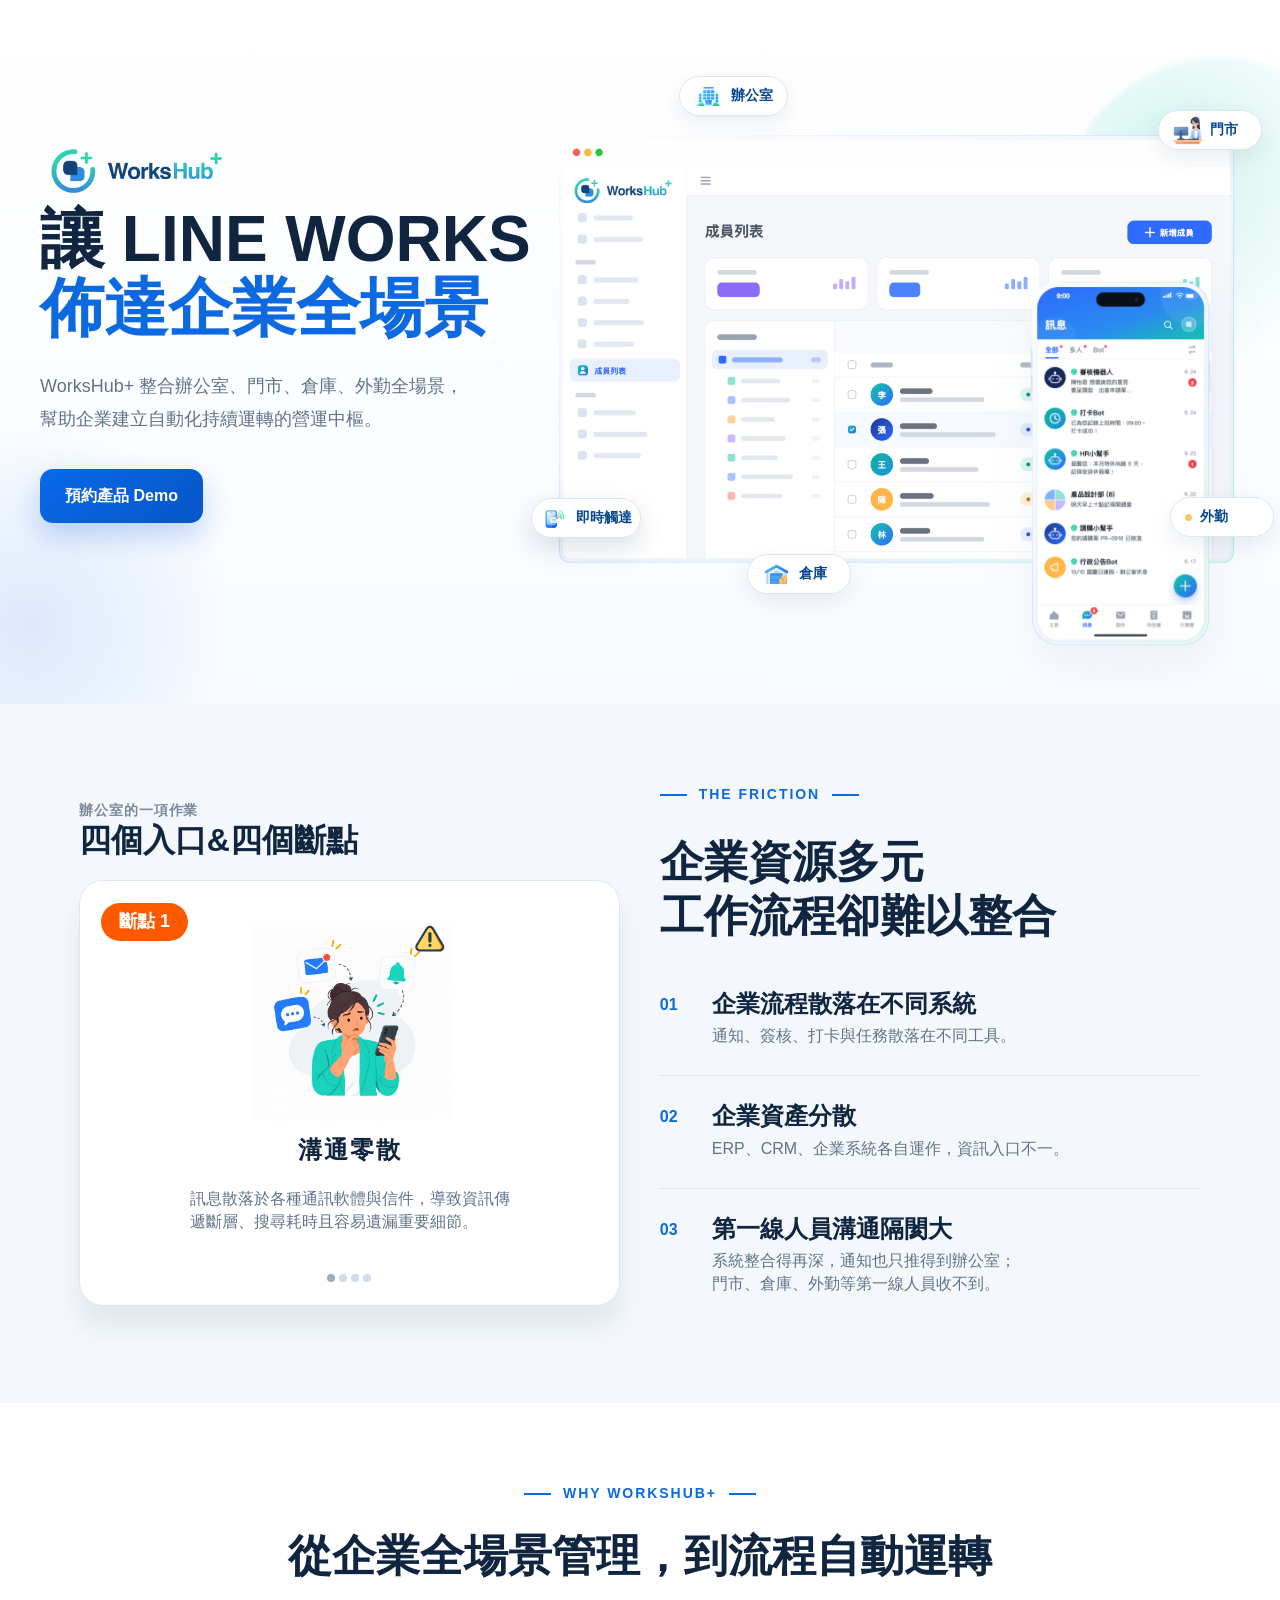
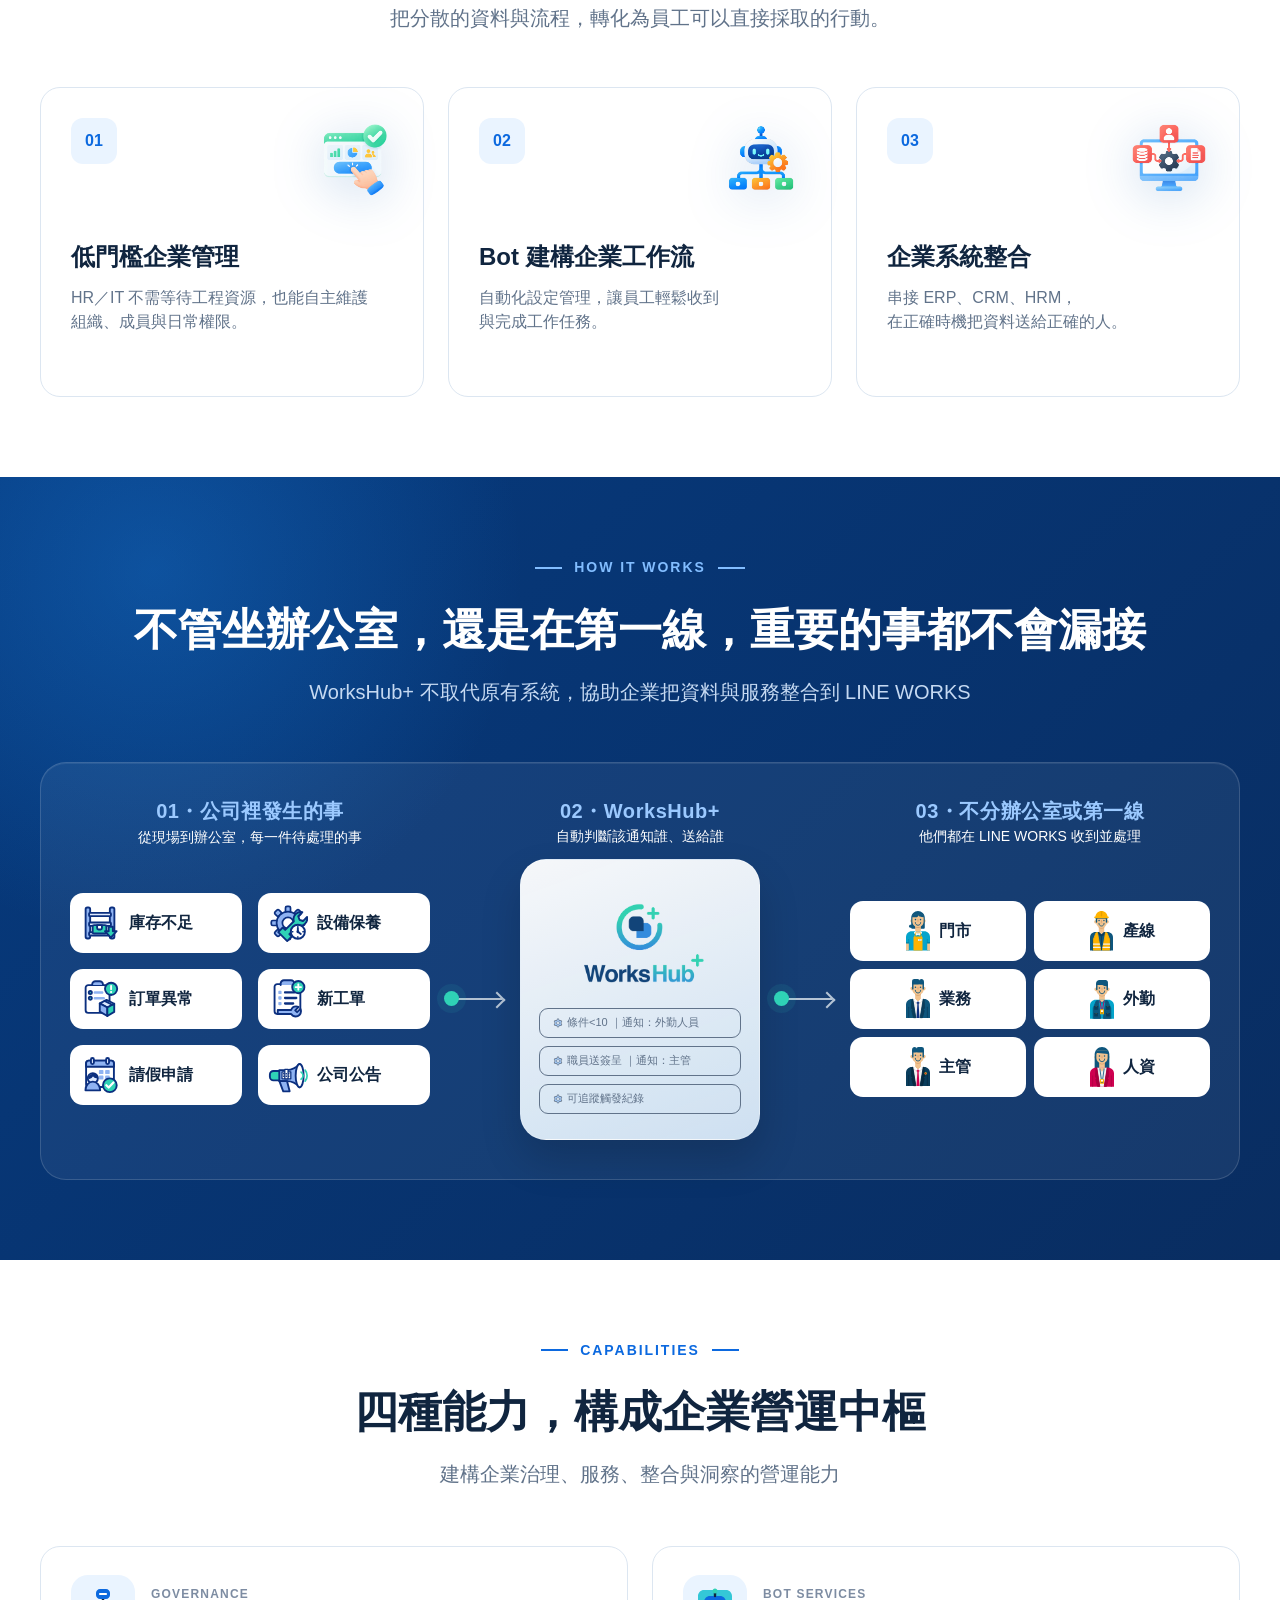
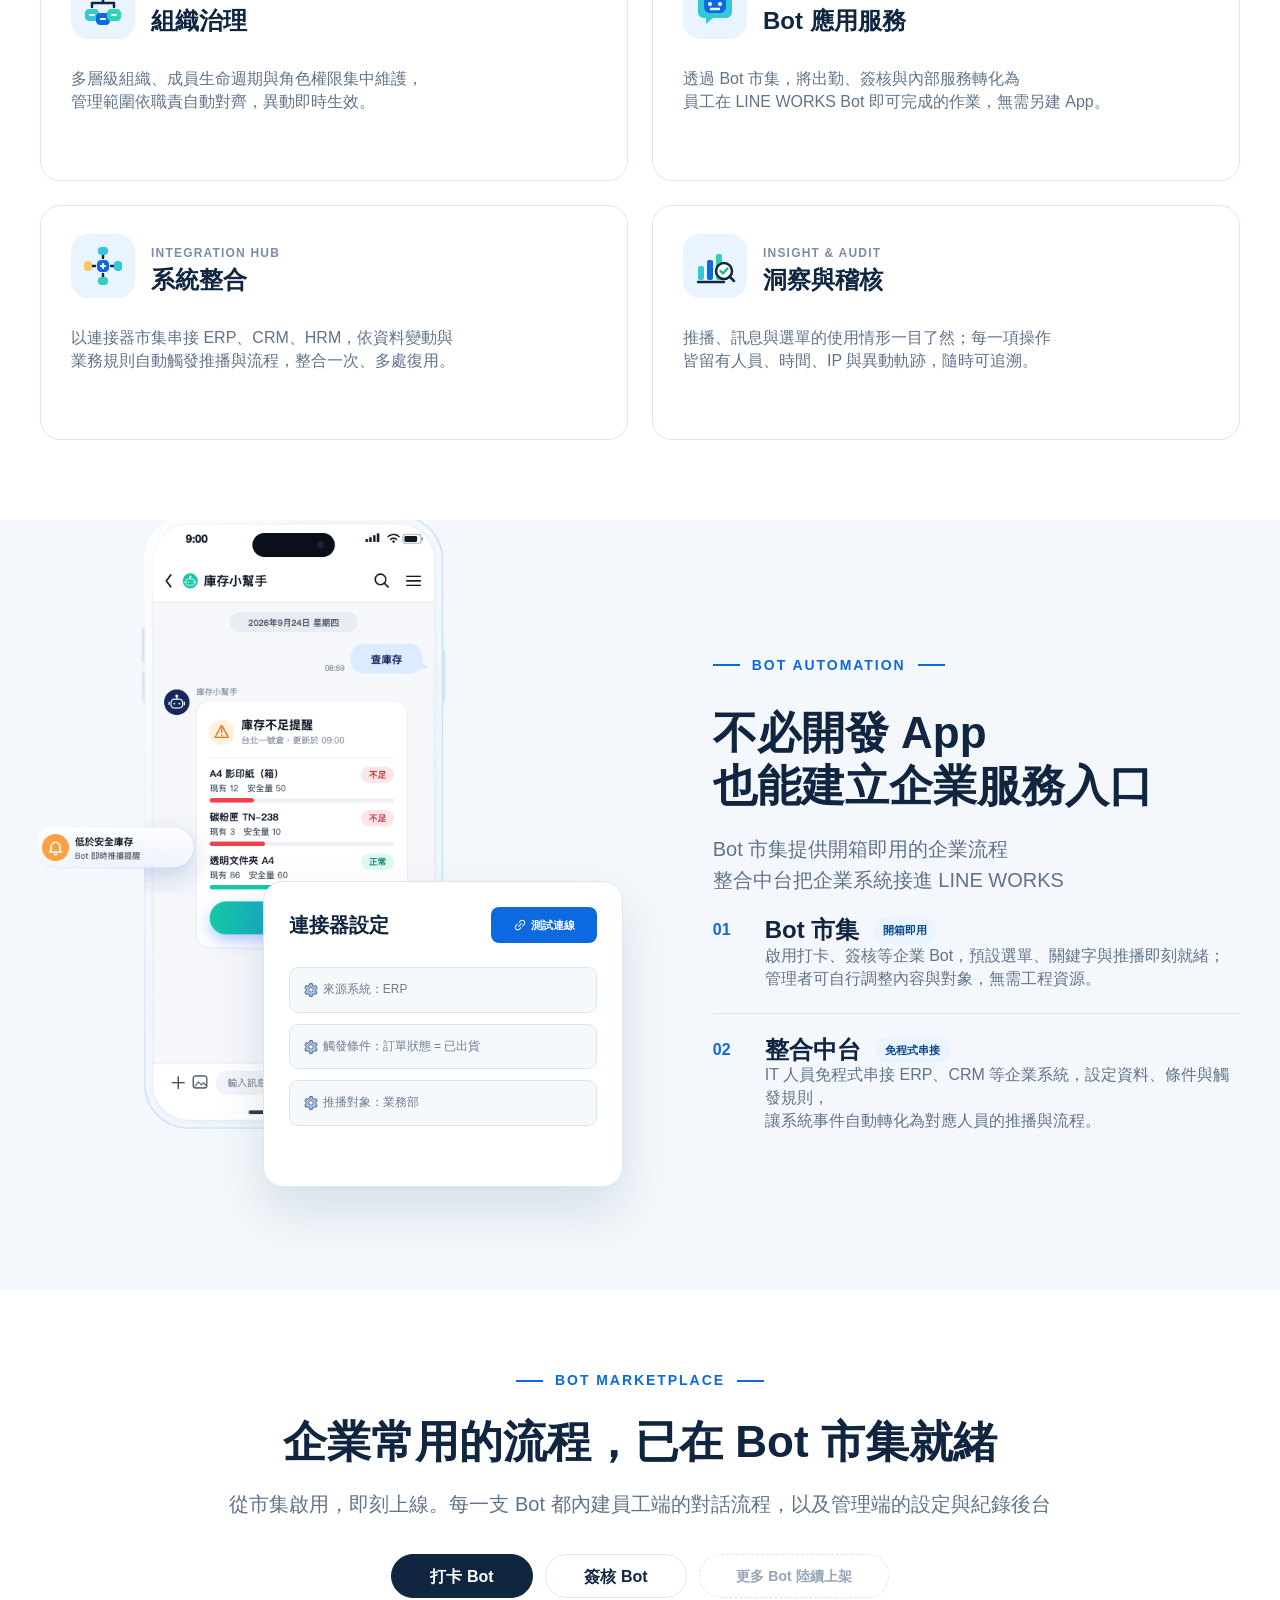
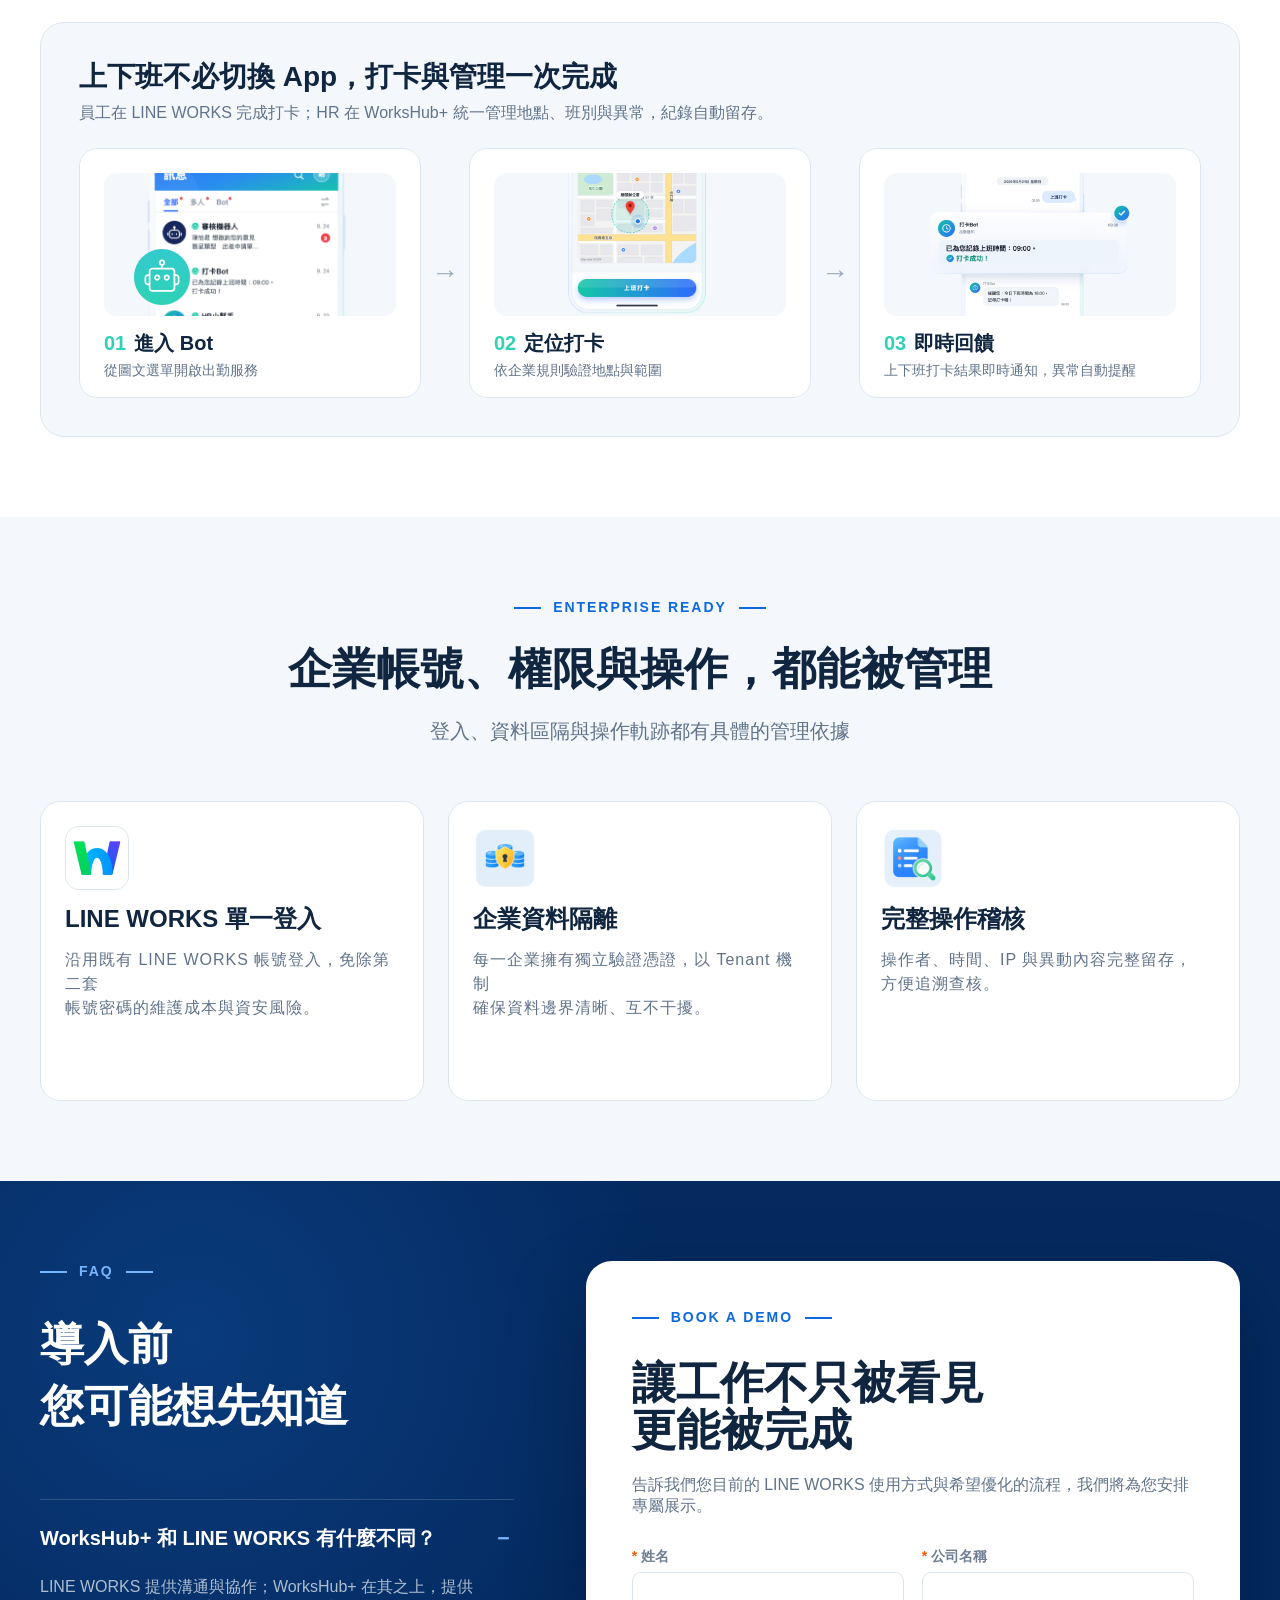
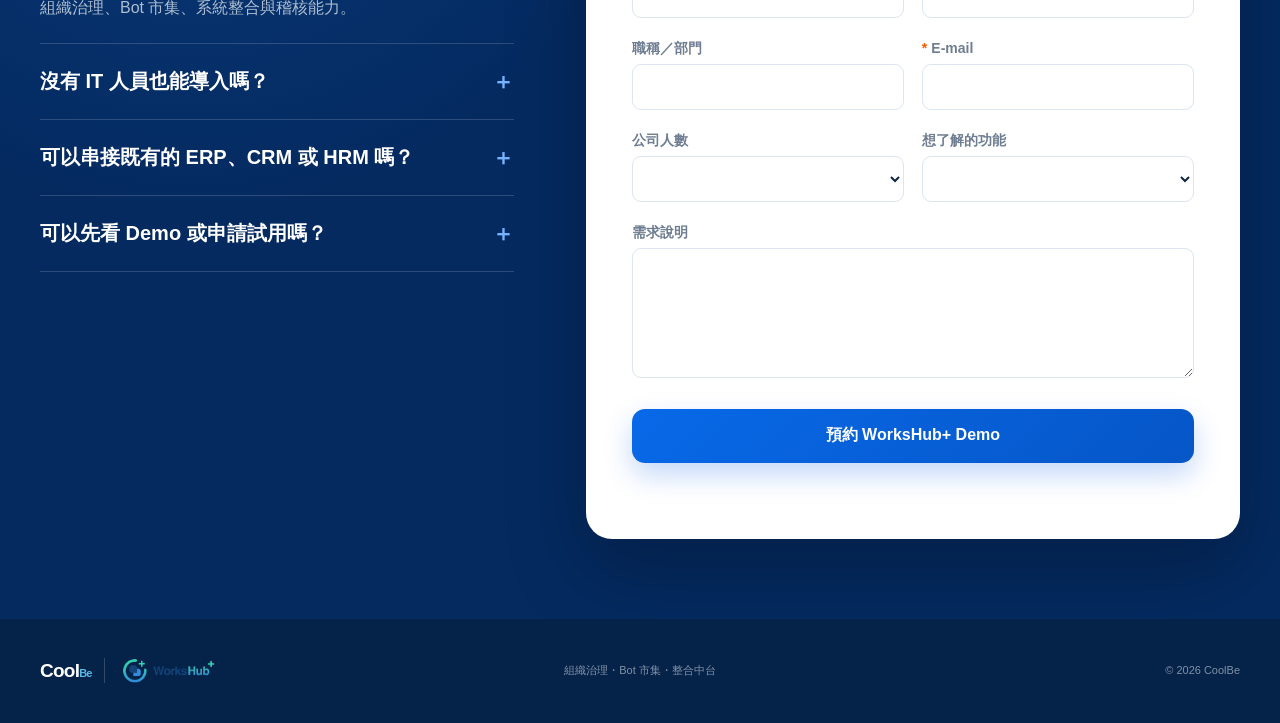
==== commit 42fd0a3f: "Add files via upload" ====
--- a/index.html
+++ b/index.html
@@ -146,6 +146,7 @@
               <div class="flow-core-rules">
                 <span><img src="assets/figma-f8e97.svg" alt="" />條件&lt;10 ｜通知：外勤人員</span>
                 <span><img src="assets/figma-f8e97.svg" alt="" />職員送簽呈 ｜通知：主管</span>
+                <span><img src="assets/figma-f8e97.svg" alt="" />可追蹤觸發紀錄</span>
               </div>
             </div>
             <div class="flow-arrow flow-arrow-destination" aria-hidden="true"><span></span></div>
@@ -302,7 +303,7 @@
               </article>
               <article class="faq-item">
                 <button type="button" aria-expanded="false"><span>沒有 IT 人員也能導入嗎？</span><i>＋</i></button>
-                <div class="faq-answer" hidden>WorksHub+ 的設計重點之一，是降低企業建置與營運 Bot 的技術門檻。HR、IT 或部門管理者可透過後台進行組織、成員、權限與 Bot 設定。若涉及進階系統串接，例如 ERP、CRM 或 HRM 整合，仍需要依照企業系統架構進行技術評估與導入規劃。</div>
+                <div class="faq-answer" hidden>WorksHub+ 的設計重點之一，是降低企業建置與營運 Bot 的技術門檻。HR、IT 或部門管理者可透過後台管理組織、成員、權限與 Bot 設定，並運用系統串接與事件觸發模組，將 ERP、CRM、HRM 等企業系統的資料與事件，轉化為 LINE WORKS Bot 的通知與工作流程。實際整合方式將依既有系統架構與需求規劃。</div>
               </article>
               <article class="faq-item">
                 <button type="button" aria-expanded="false"><span>可以串接既有的 ERP、CRM 或 HRM 嗎？</span><i>＋</i></button>
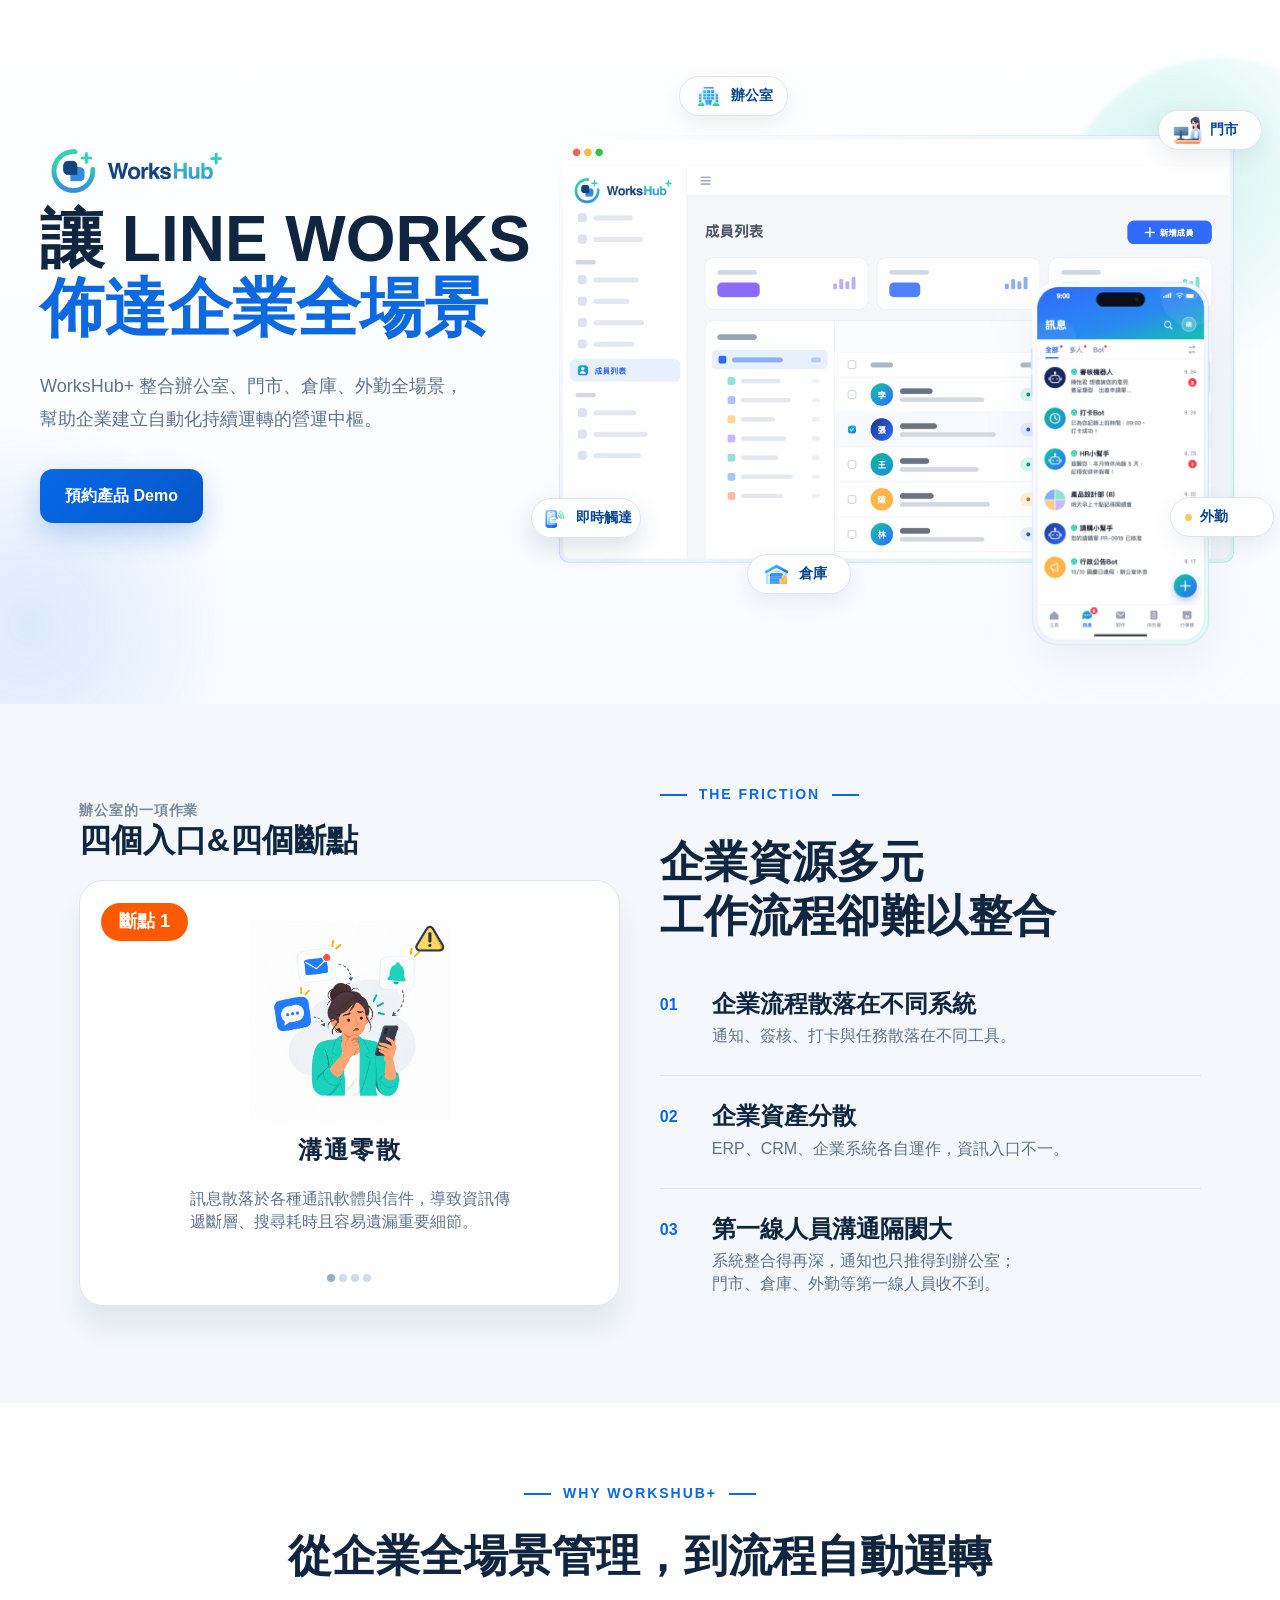
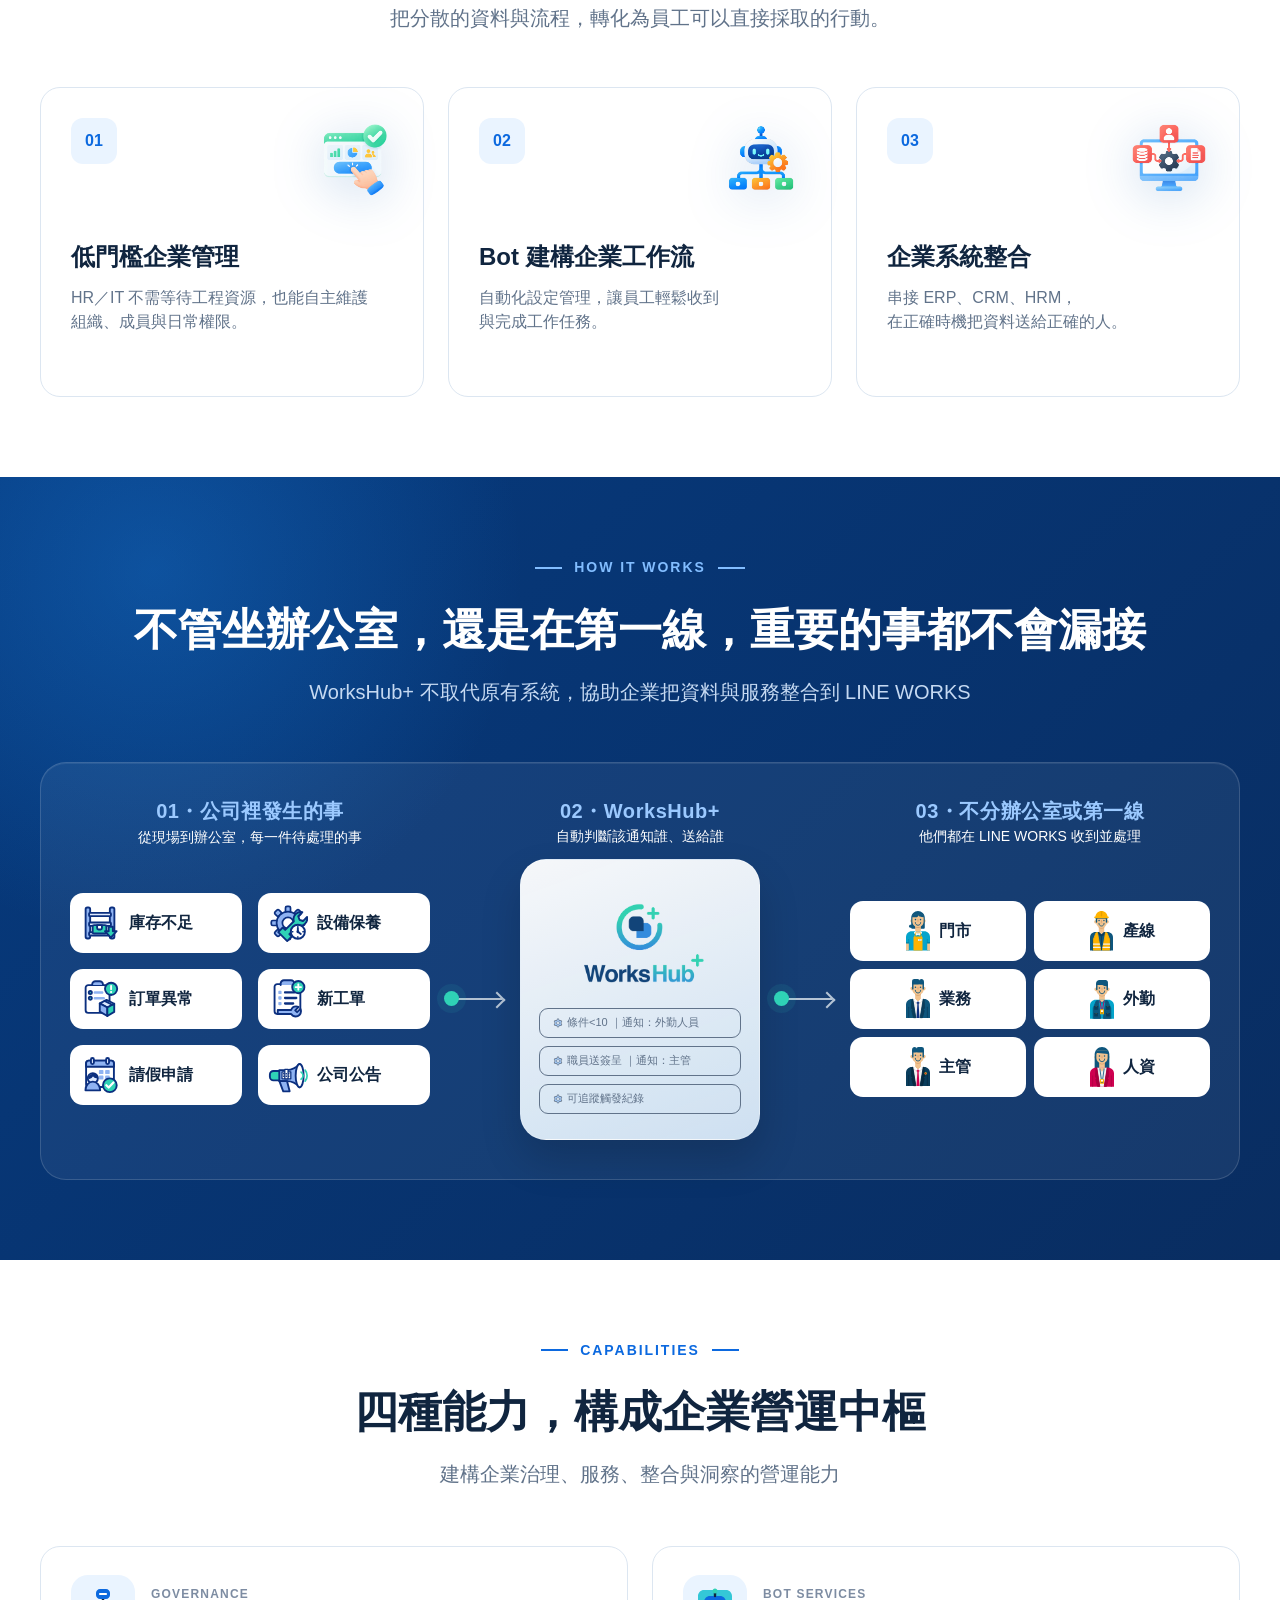
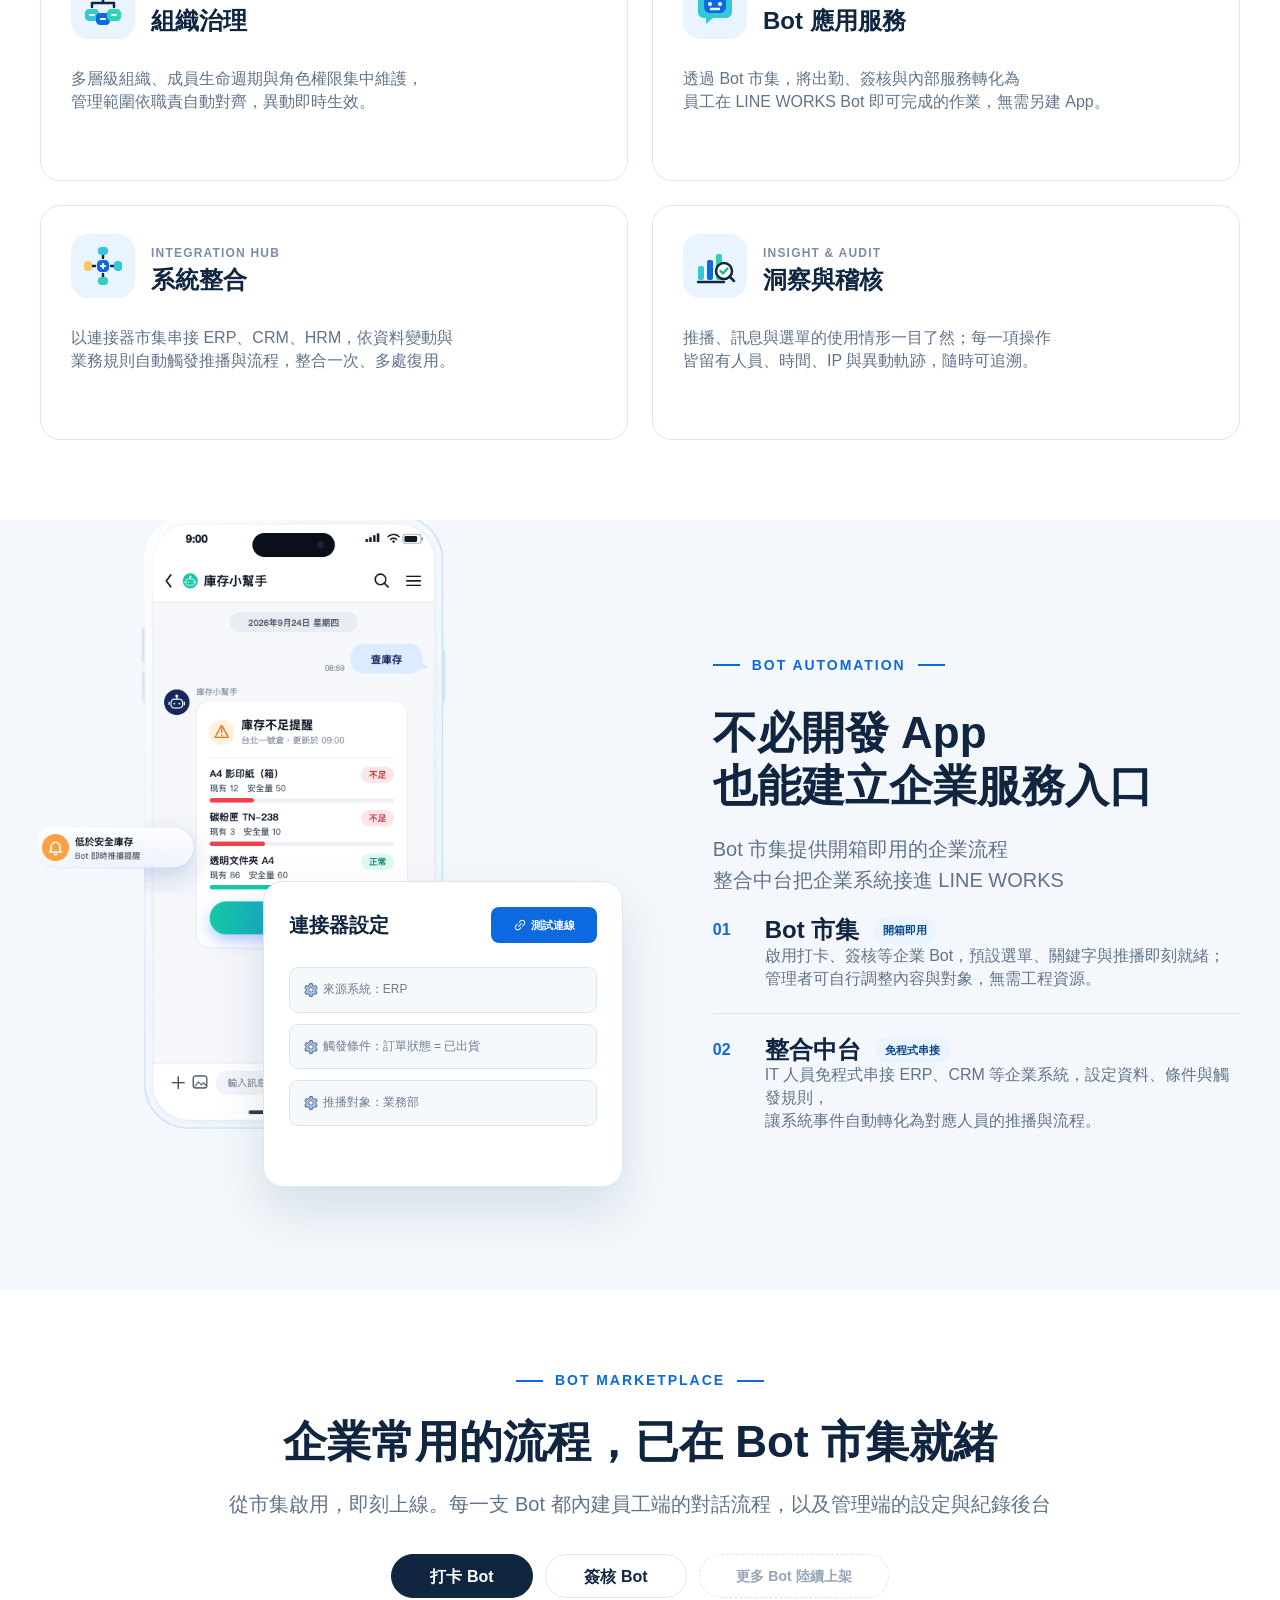
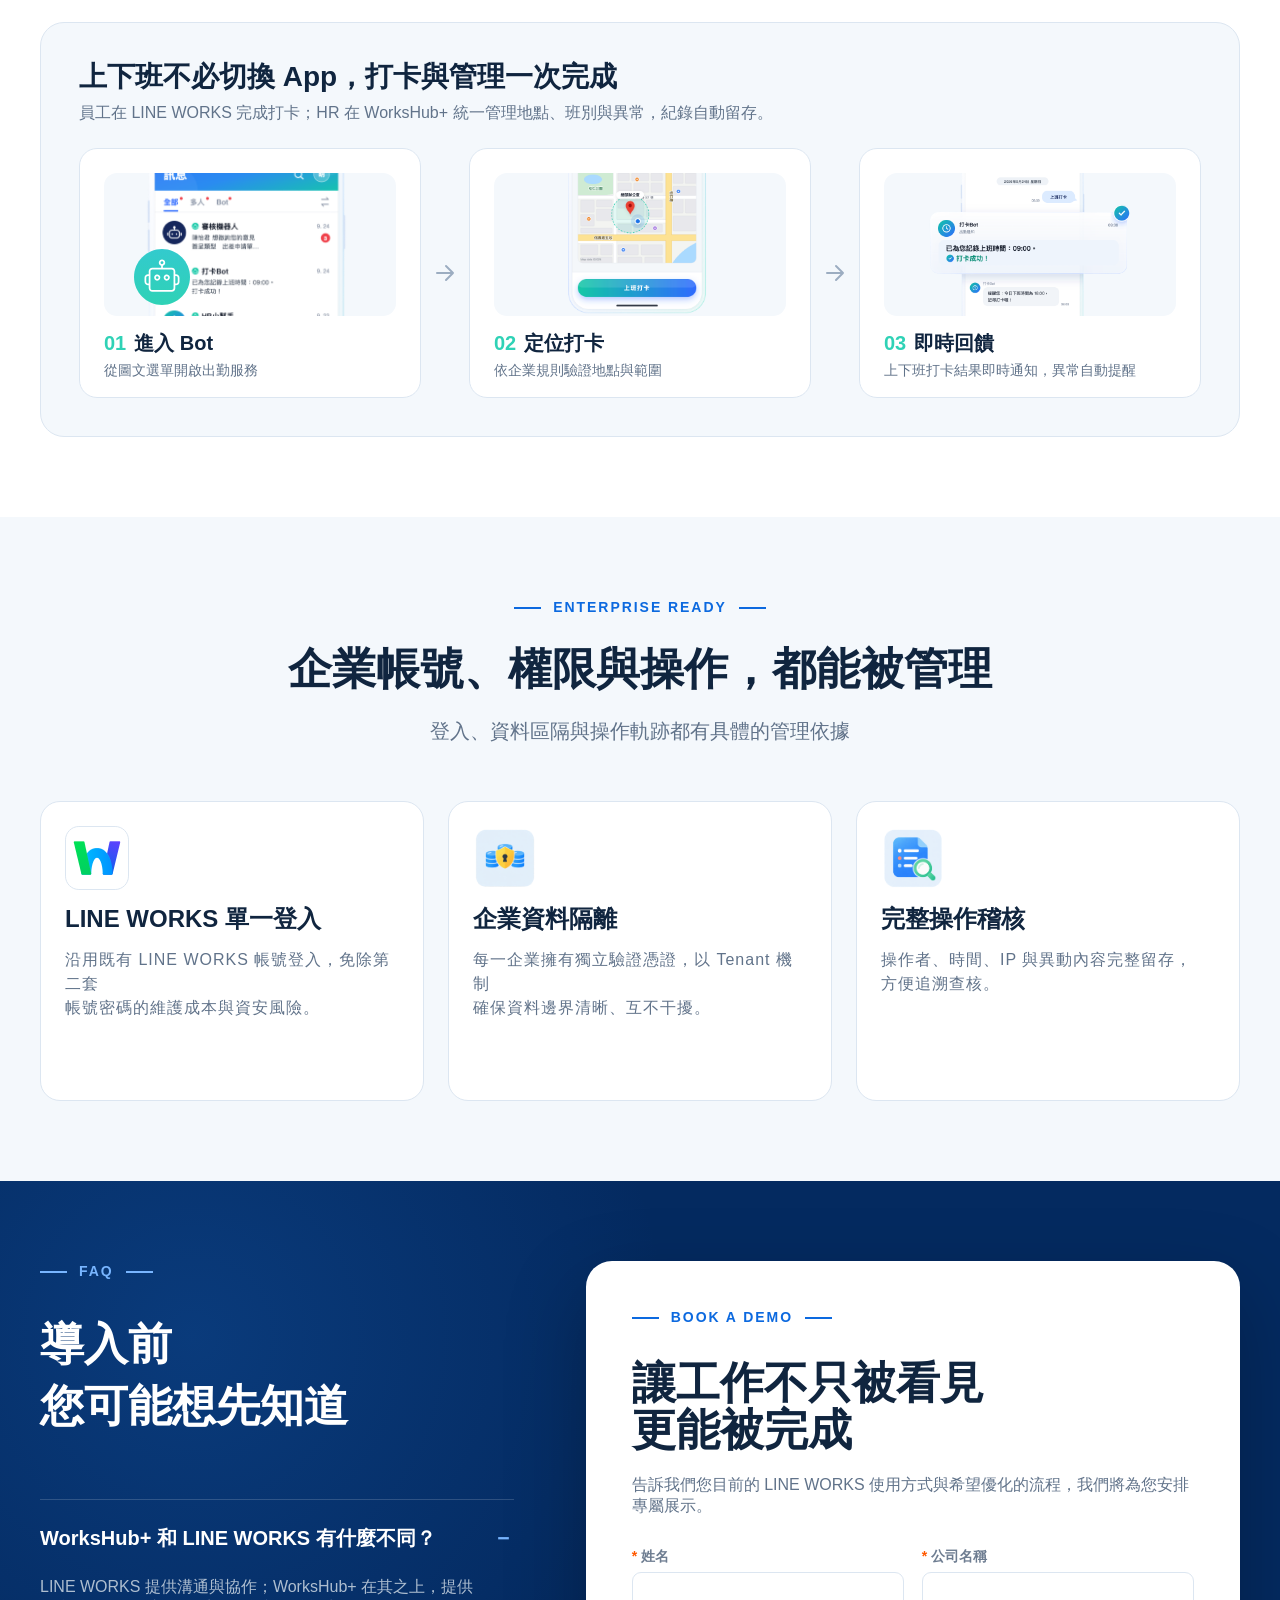
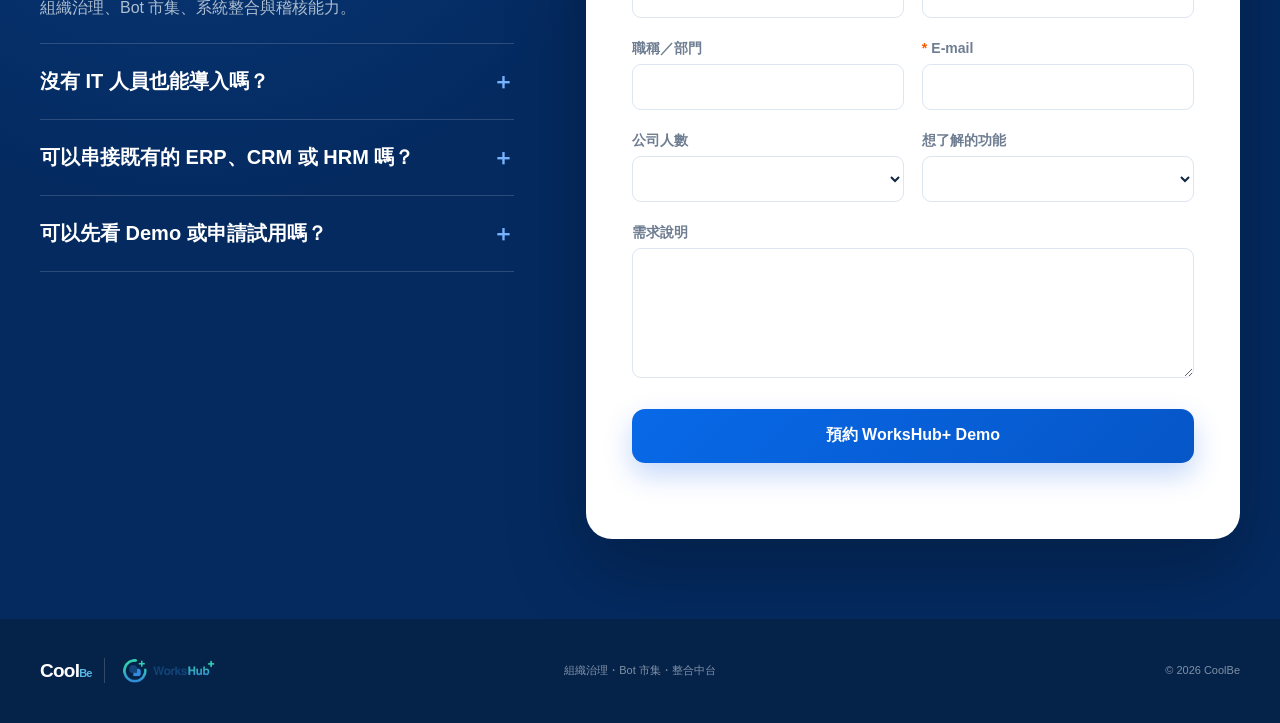
==== commit 9881cf94: "Add files via upload" ====
--- a/index.html
+++ b/index.html
@@ -7,7 +7,7 @@
     <meta name="theme-color" content="#0b4b9f" />
     <title>CoolBe WorksHub+｜企業營運中樞</title>
     <link rel="icon" type="image/svg+xml" href="data:image/svg+xml,%3Csvg xmlns='http://www.w3.org/2000/svg' viewBox='0 0 64 64'%3E%3Cdefs%3E%3ClinearGradient id='g' x1='0' y1='0' x2='1' y2='1'%3E%3Cstop stop-color='%232fd2b6'/%3E%3Cstop offset='1' stop-color='%232f8fe8'/%3E%3C/linearGradient%3E%3C/defs%3E%3Ccircle cx='32' cy='32' r='27' fill='none' stroke='url(%23g)' stroke-width='8' stroke-linecap='round'/%3E%3Cpath d='M22 24h14v14H22z' fill='%231d4f86'/%3E%3Cpath d='M28 30h14v14H28z' fill='%233b91df'/%3E%3Cpath d='M44 13v12M38 19h12' stroke='%232fd2b6' stroke-width='5' stroke-linecap='round'/%3E%3C/svg%3E" />
-  <link rel="stylesheet" href="styles.css?v=20260930-spacing-align-sync" />
+  <link rel="stylesheet" href="styles.css?v=20261001-journey-arrow-svg" />
 </head>
   <body>
     <a class="skip-link" href="#main">跳到主要內容</a>
@@ -92,7 +92,7 @@
         <div class="container">
           <div class="section-heading centered reveal">
             <div class="eyebrow"><span></span>WHY WORKSHUB+</div>
-            <h2>從企業全場景管理，到流程自動運轉</h2>
+            <h2>從企業全場景管理<span class="mobile-hide">，</span><br class="mobile-break" />到流程自動運轉</h2>
             <p>把分散的資料與流程，轉化為員工可以直接採取的行動。</p>
           </div>
           <div class="value-cards">
@@ -119,7 +119,7 @@
         <div class="container">
           <div class="section-heading centered on-dark flow-heading staged-reveal">
             <div class="eyebrow"><span></span>HOW IT WORKS</div>
-            <h2>不管坐辦公室，還是在第一線，重要的事都不會漏接</h2>
+            <h2>不管坐辦公室，還是<br class="mobile-break" />在第一線，重要的事都不會漏接</h2>
             <p>WorksHub+ 不取代原有系統，協助企業把資料與服務整合到 LINE WORKS</p>
           </div>
 
@@ -170,8 +170,8 @@
         <div class="container">
           <div class="section-heading centered reveal">
             <div class="eyebrow"><span></span>CAPABILITIES</div>
-            <h2>四種能力，構成企業營運中樞</h2>
-            <p>建構企業治理、服務、整合與洞察的營運能力</p>
+            <h2>四種能力<span class="mobile-hide">，</span><br class="mobile-break" />構成企業營運中樞</h2>
+            <p>建構企業治理、服務、整合與洞察的<br class="mobile-break" />營運能力</p>
           </div>
           <div class="capability-grid">
             <article class="capability-card motion-card reveal" tabindex="0">
@@ -242,7 +242,7 @@
         <div class="container">
           <div class="section-heading centered reveal">
             <div class="eyebrow"><span></span>BOT MARKETPLACE</div>
-            <h2>企業常用的流程，已在 Bot 市集就緒</h2>
+            <h2>企業常用的流程<span class="mobile-hide">，</span><br class="mobile-break" />已在 Bot 市集就緒</h2>
             <p>從市集啟用，即刻上線。每一支 Bot 都內建員工端的對話流程，以及管理端的設定與紀錄後台</p>
           </div>
 
@@ -256,9 +256,9 @@
             <div class="market-intro"><h3>上下班不必切換 App，打卡與管理一次完成</h3><p>員工在 LINE WORKS 完成打卡；HR 在 WorksHub+ 統一管理地點、班別與異常，紀錄自動留存。</p></div>
             <div class="journey-grid">
               <article><div class="journey-shot journey-shot-entry"><img src="assets/figma-12548.png" alt="LINE WORKS Bot 圖文選單" /><img class="journey-avatar" src="assets/figma-54479.svg" alt="" /></div><h4><span>01</span>進入 Bot</h4><p>從圖文選單開啟出勤服務</p></article>
-              <div class="journey-arrow">→</div>
+              <div class="journey-arrow" aria-hidden="true"><svg width="24" height="24" viewBox="0 0 24 24" fill="none" xmlns="http://www.w3.org/2000/svg"><path d="M4 12H20M13 19L20 12L13 5" stroke="currentColor" stroke-width="2" stroke-linecap="round" stroke-linejoin="round"/></svg></div>
               <article><div class="journey-shot journey-shot-location"><img src="assets/figma-be0d0.png" alt="LINE WORKS 定位打卡畫面" /></div><h4><span>02</span>定位打卡</h4><p>依企業規則驗證地點與範圍</p></article>
-              <div class="journey-arrow">→</div>
+              <div class="journey-arrow" aria-hidden="true"><svg width="24" height="24" viewBox="0 0 24 24" fill="none" xmlns="http://www.w3.org/2000/svg"><path d="M4 12H20M13 19L20 12L13 5" stroke="currentColor" stroke-width="2" stroke-linecap="round" stroke-linejoin="round"/></svg></div>
               <article><div class="journey-shot journey-shot-result"><img src="assets/figma-1cd46.png" alt="LINE WORKS 打卡結果畫面" /></div><h4><span>03</span>即時回饋</h4><p>上下班打卡結果即時通知，異常自動提醒</p></article>
             </div>
           </div>
@@ -267,9 +267,9 @@
             <div class="market-intro"><h3>申請與簽核，在對話中完成閉環</h3><p>員工在 LINE WORKS 發起申請，簽核人於對話中一鍵核決；進度、結果與歷程自動同步至後台。</p></div>
             <div class="journey-grid">
               <article><div class="journey-shot approval-shot-application"><img src="assets/figma-70c0e.png" alt="LINE WORKS 發起簽核申請畫面" /></div><h4><span>01</span>發起申請</h4><p>從選單填寫表單，自動帶入申請人資訊</p></article>
-              <div class="journey-arrow">→</div>
+              <div class="journey-arrow" aria-hidden="true"><svg width="24" height="24" viewBox="0 0 24 24" fill="none" xmlns="http://www.w3.org/2000/svg"><path d="M4 12H20M13 19L20 12L13 5" stroke="currentColor" stroke-width="2" stroke-linecap="round" stroke-linejoin="round"/></svg></div>
               <article><div class="journey-shot approval-shot-review"><img src="assets/figma-2665f.png" alt="LINE WORKS 主管簽核畫面" /></div><h4><span>02</span>主管簽核</h4><p>申請推播至簽核人，在對話中一鍵核決</p></article>
-              <div class="journey-arrow">→</div>
+              <div class="journey-arrow" aria-hidden="true"><svg width="24" height="24" viewBox="0 0 24 24" fill="none" xmlns="http://www.w3.org/2000/svg"><path d="M4 12H20M13 19L20 12L13 5" stroke="currentColor" stroke-width="2" stroke-linecap="round" stroke-linejoin="round"/></svg></div>
               <article><div class="journey-shot approval-shot-result"><img src="assets/figma-3da7b.png" alt="LINE WORKS 簽核結果同步畫面" /></div><h4><span>03</span>結果同步</h4><p>申請人即時收到結果，紀錄自動留存</p></article>
             </div>
           </div>
@@ -280,8 +280,8 @@
         <div class="container">
           <div class="section-heading centered reveal">
             <div class="eyebrow"><span></span>ENTERPRISE READY</div>
-            <h2>企業帳號、權限與操作，都能被管理</h2>
-            <p>登入、資料區隔與操作軌跡都有具體的管理依據</p>
+            <h2>企業帳號、權限與<br class="mobile-break" />操作，都能被管理</h2>
+            <p>登入、資料區隔與操作軌跡<br class="mobile-break" />都有具體的管理依據</p>
           </div>
           <div class="security-cards">
             <article class="motion-card reveal" tabindex="0"><img class="security-icon" src="assets/figma-86317.svg" alt="" /><h3>LINE WORKS 單一登入</h3><p>沿用既有 LINE WORKS 帳號登入，免除第二套<br />帳號密碼的維護成本與資安風險。</p></article>
@@ -299,7 +299,7 @@
             <div class="faq-list">
               <article class="faq-item open">
                 <button type="button" aria-expanded="true"><span>WorksHub+ 和 LINE WORKS 有什麼不同？</span><i>－</i></button>
-                <div class="faq-answer">LINE WORKS 提供溝通與協作；WorksHub+ 在其之上，提供<br />組織治理、Bot 市集、系統整合與稽核能力。</div>
+                <div class="faq-answer">LINE WORKS 提供溝通與協作；WorksHub+ 在其之上，提供組織治理、Bot 市集、系統整合與稽核能力。</div>
               </article>
               <article class="faq-item">
                 <button type="button" aria-expanded="false"><span>沒有 IT 人員也能導入嗎？</span><i>＋</i></button>
--- a/styles.css
+++ b/styles.css
@@ -360,7 +360,8 @@
 .journey-grid article > span { position: absolute; right: 20px; top: 18px; color: var(--blue); font-size: 12px; font-weight: 900; }
 .journey-grid h4 { margin: 20px 0 6px; font-size: 20px; line-height: 23.18px; }
 .journey-grid p { margin: 0; color: var(--muted); font-size: 14px; line-height: 19.8px; }
-.journey-arrow { color: #9cabbd; font-size: 28px; text-align: center; }
+.journey-arrow { display: flex; align-items: center; justify-content: center; min-height: 46px; color: #9cadc1; }
+.journey-arrow svg { display: block; flex: 0 0 24px; width: 24px; height: 24px; }
 .journey-visual { height: 105px; display: flex; align-items: center; justify-content: center; border-radius: 13px; background: var(--surface); }
 .menu-visual { display: grid; grid-template-columns: repeat(2, 48px); gap: 8px; }
 .menu-visual i { height: 36px; border: 1px solid var(--line); border-radius: 8px; background: #fff; }
@@ -487,7 +488,7 @@
   .automation-visual { width: min(100%, 620px); margin: 0 auto; }
   .marketplace .section-heading { max-width: 760px; }
   .journey-grid { grid-template-columns: 1fr; gap: 12px; }
-  .journey-arrow { transform: rotate(90deg); }
+  .journey-arrow svg { transform: rotate(90deg); }
   .journey-grid article { min-height: 230px; }
   .admin-strip { align-items: stretch; flex-direction: column; }
   .mini-table { width: 100%; }
@@ -943,3 +944,38 @@
   .flow-sequence.visible .flow-card:hover,
   .flow-sequence.visible .flow-card:focus-visible { transform: none; }
 }
+
+/* Mobile layout sync from Figma mobile frame (125:110), 2026-10-01. */
+.mobile-break { display: none; }
+@media (max-width: 640px) {
+  .mobile-break { display: inline; }
+  .mobile-hide { display: none; }
+
+  /* Centered section headings */
+  .section-heading.centered,
+  .marketplace .section-heading,
+  .section-copy > h2,
+  .section-copy > p,
+  .faq-block h2 { text-align: center; }
+  .section-heading.centered .eyebrow,
+  .marketplace .section-heading .eyebrow,
+  .section-copy > .eyebrow,
+  .faq-block .eyebrow { justify-content: center; }
+
+  /* Section spacing */
+  .friction, .value-section, .how-it-works { padding: 80px 0; }
+  .automation { padding: 76px 0 80px; }
+
+  /* Friction: copy first, then centered board; slide fits the viewport */
+  .friction .section-copy { order: -1; }
+  .board-kicker, .friction-board h3 { text-align: center; }
+  .friction-slide { min-width: 0; padding-inline: 10px; }
+
+  /* How it works: compact core card */
+  .flow-core { min-height: 0; padding: 16px 18px; }
+  .flow-core > img { width: 188px; height: 95px; margin: 15px auto -5px; }
+
+  /* Automation: full phone shot with a smaller connector card */
+  .automation-phone-shot { top: -28px; left: 7px; width: 357px; }
+  .connector-card { zoom: .79; top: 333px; right: auto; left: 143px; }
+}
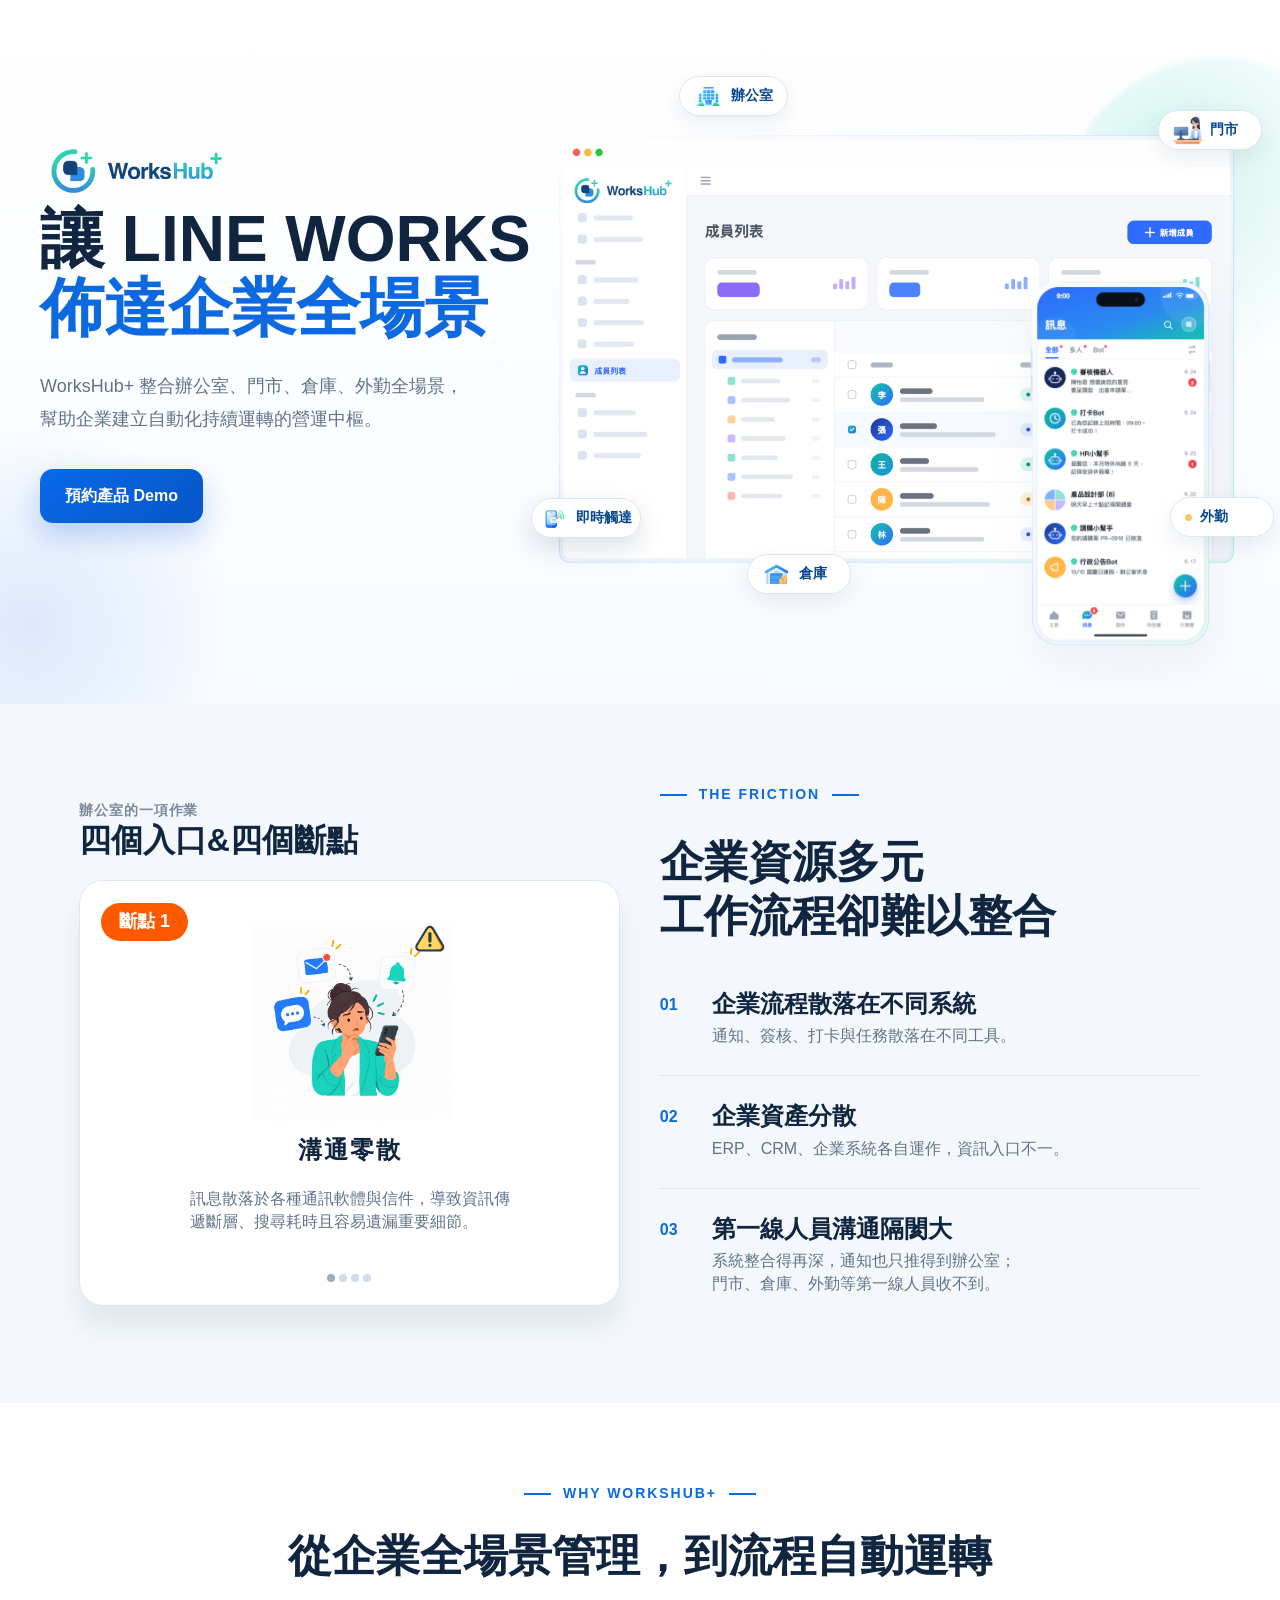
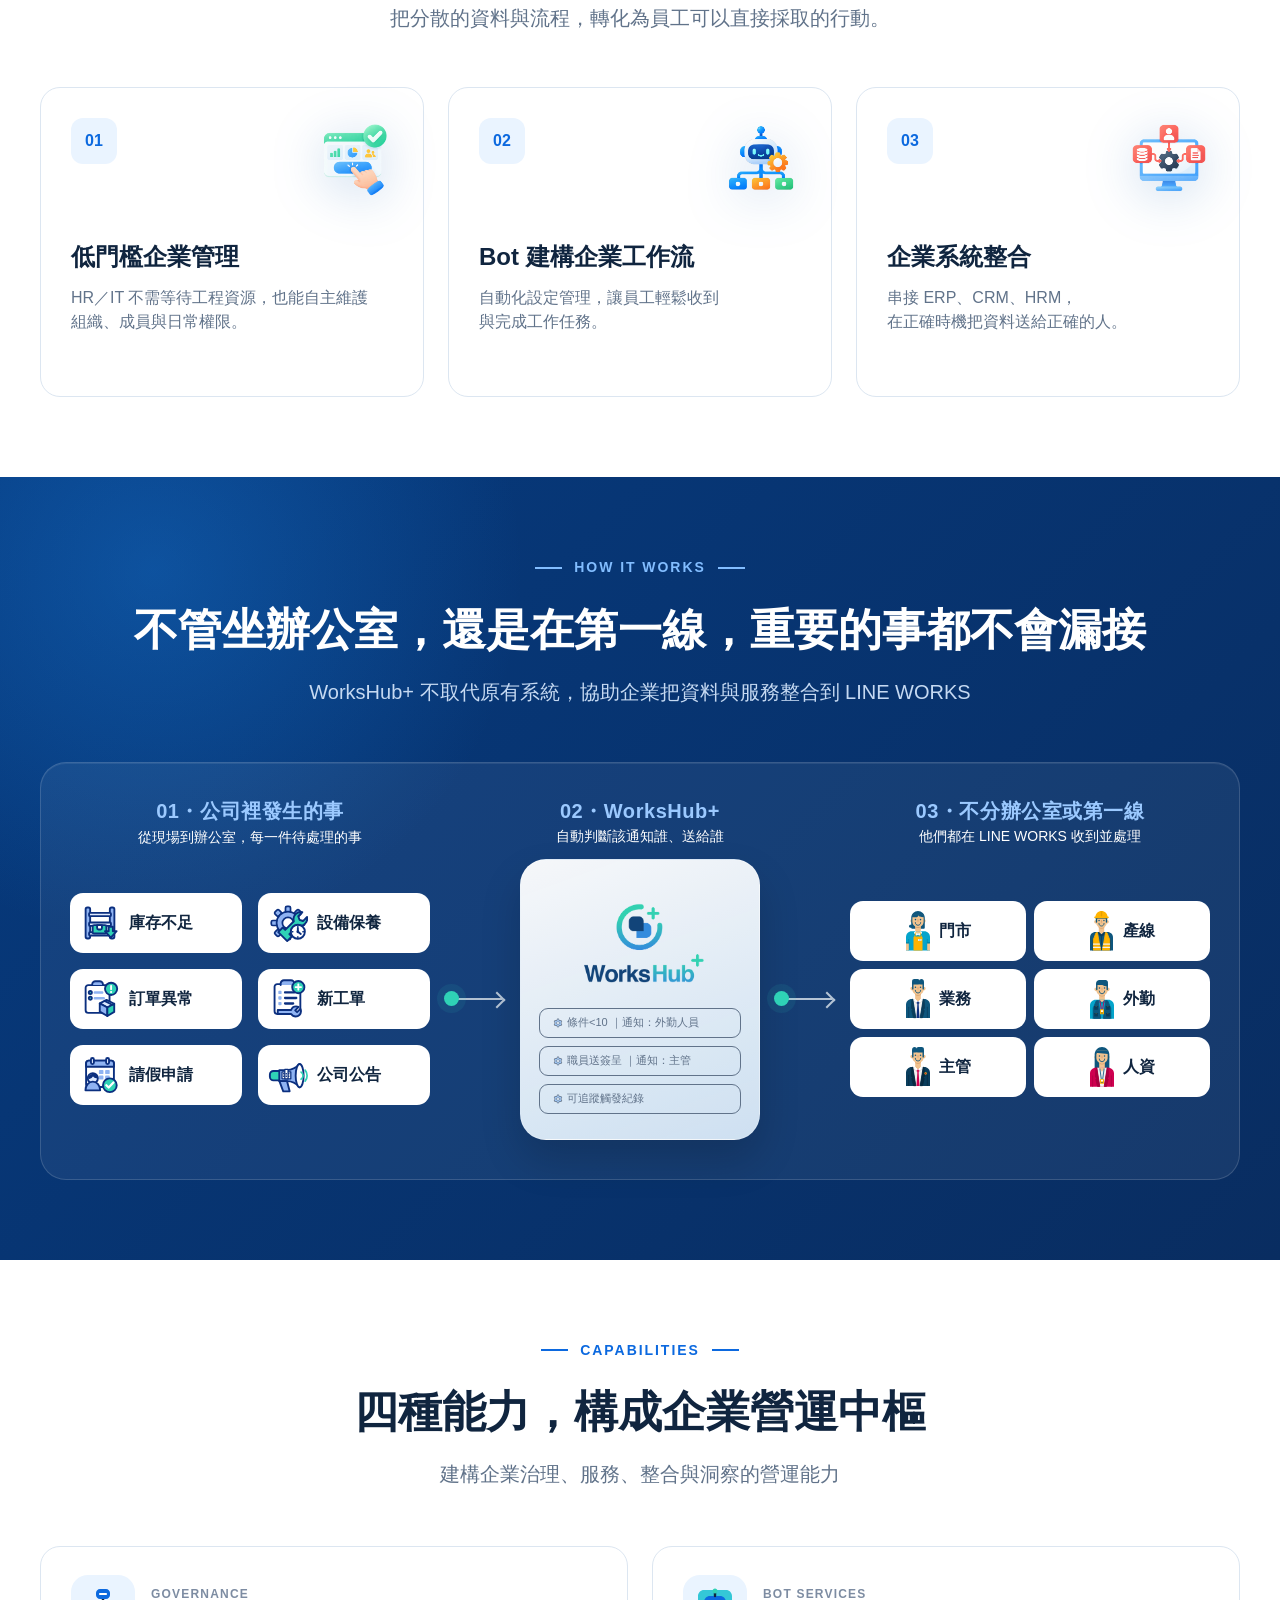
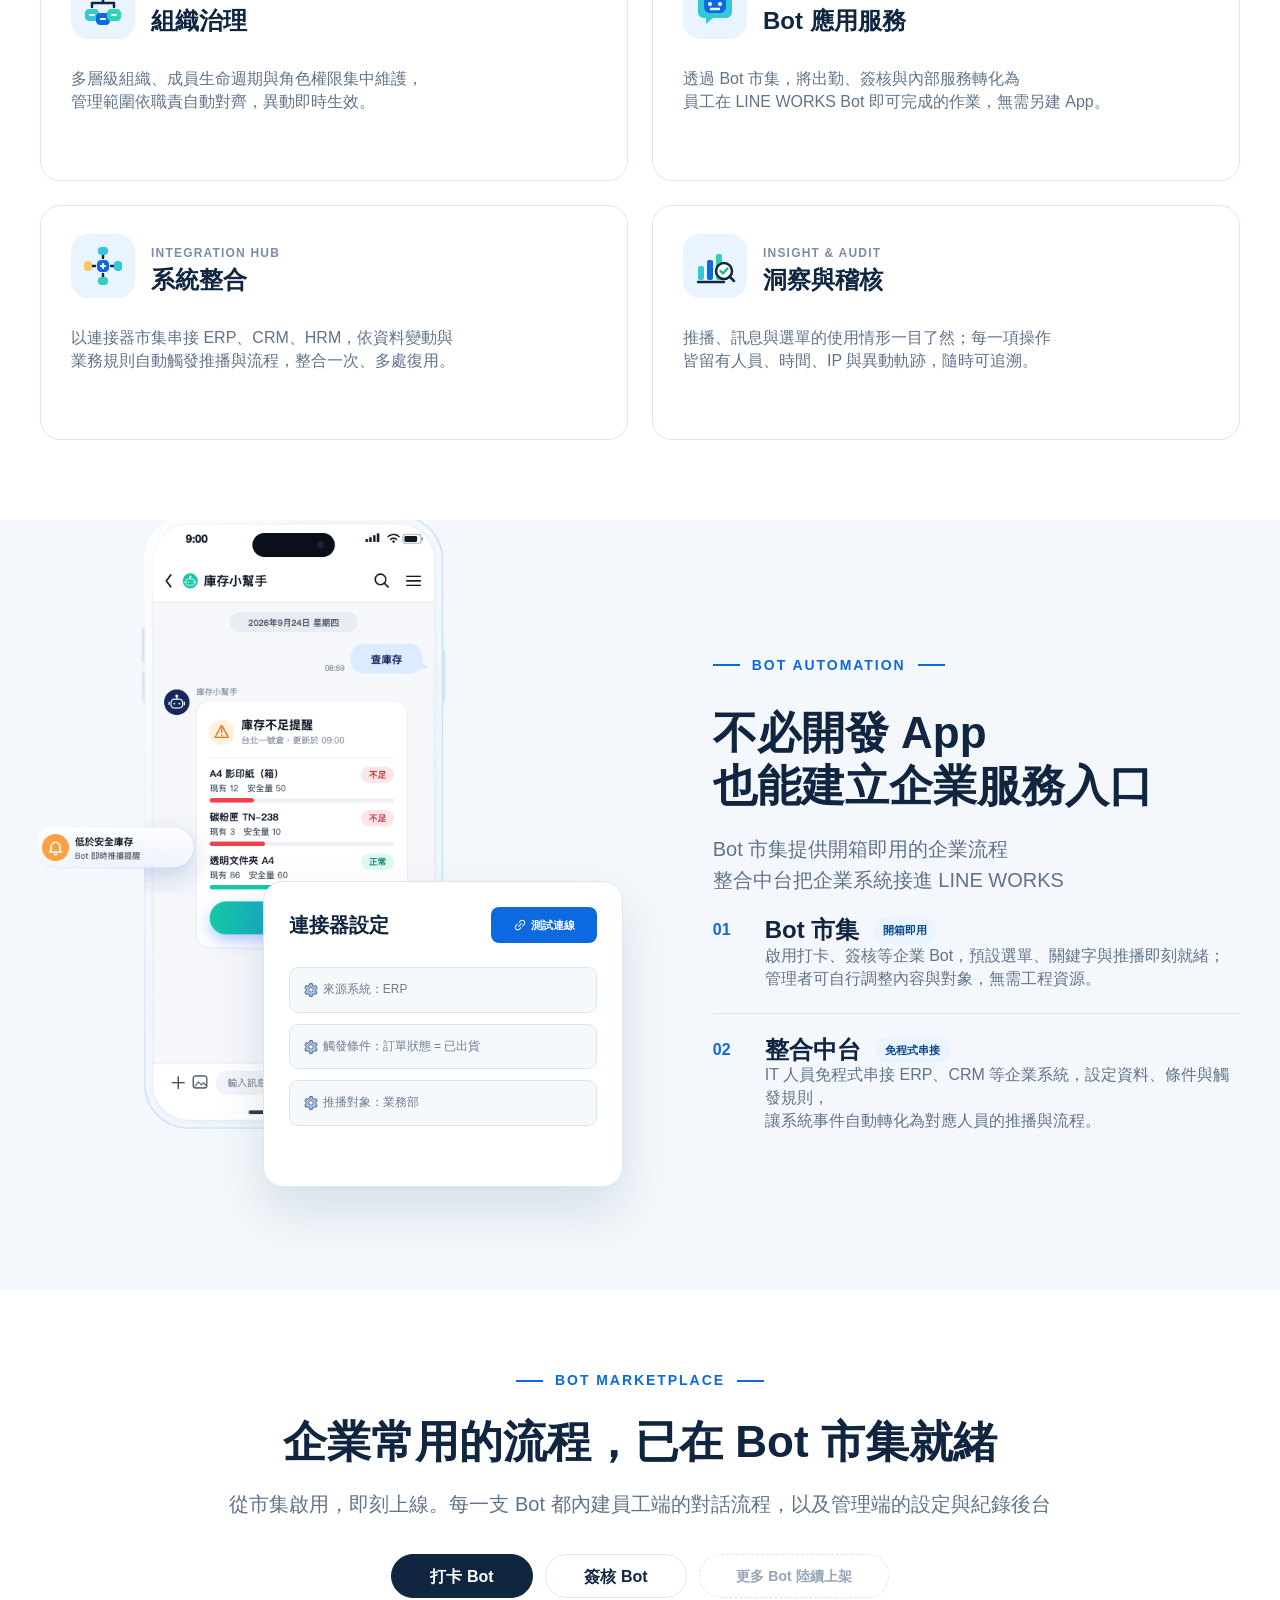
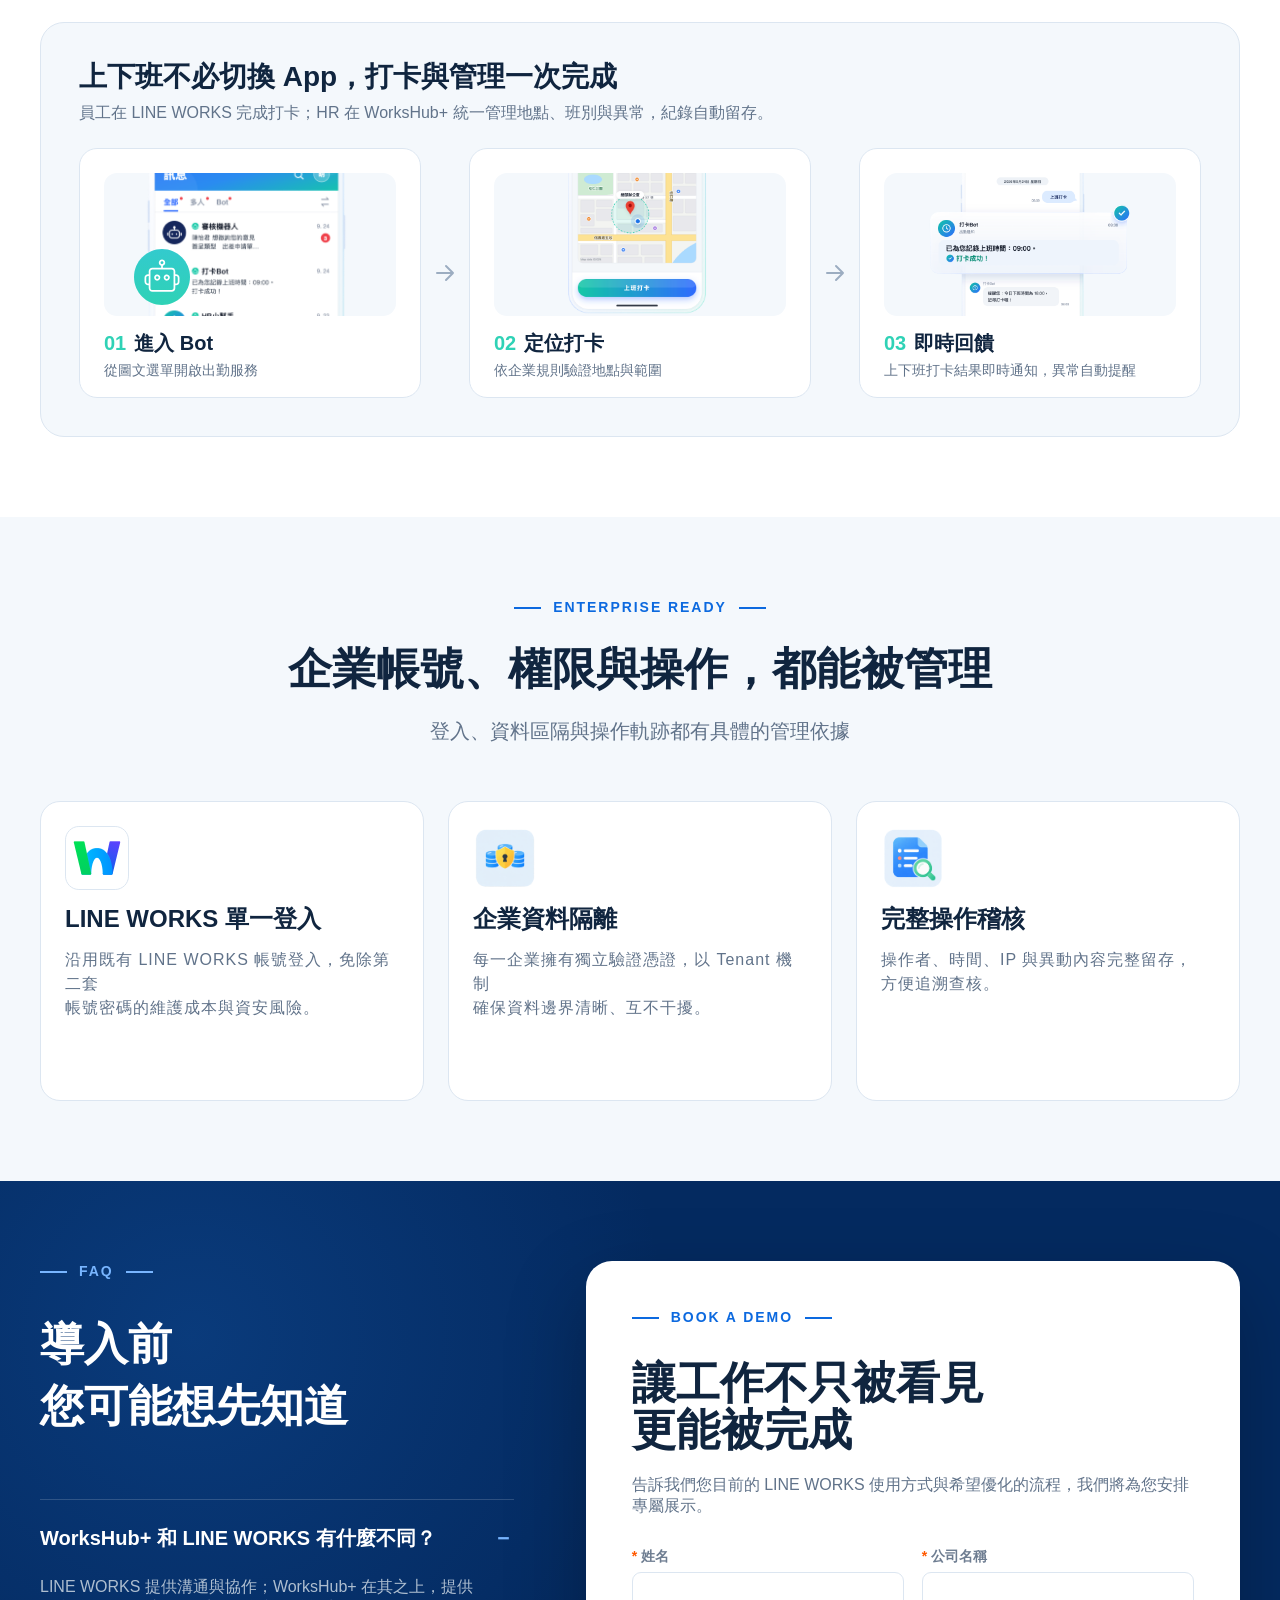
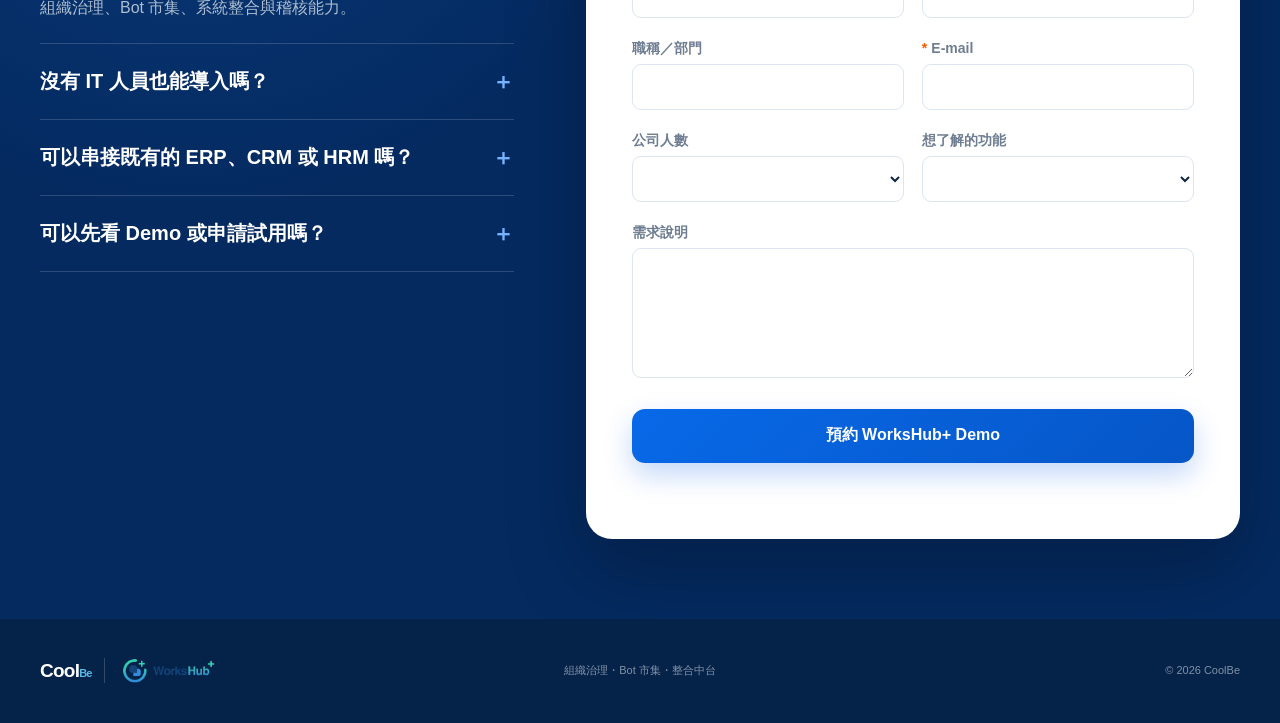
==== commit 92b42d72: "Fix duplicate scrollbars when embedded in Wix" ====
--- a/index.html
+++ b/index.html
@@ -7,7 +7,7 @@
     <meta name="theme-color" content="#0b4b9f" />
     <title>CoolBe WorksHub+｜企業營運中樞</title>
     <link rel="icon" type="image/svg+xml" href="data:image/svg+xml,%3Csvg xmlns='http://www.w3.org/2000/svg' viewBox='0 0 64 64'%3E%3Cdefs%3E%3ClinearGradient id='g' x1='0' y1='0' x2='1' y2='1'%3E%3Cstop stop-color='%232fd2b6'/%3E%3Cstop offset='1' stop-color='%232f8fe8'/%3E%3C/linearGradient%3E%3C/defs%3E%3Ccircle cx='32' cy='32' r='27' fill='none' stroke='url(%23g)' stroke-width='8' stroke-linecap='round'/%3E%3Cpath d='M22 24h14v14H22z' fill='%231d4f86'/%3E%3Cpath d='M28 30h14v14H28z' fill='%233b91df'/%3E%3Cpath d='M44 13v12M38 19h12' stroke='%232fd2b6' stroke-width='5' stroke-linecap='round'/%3E%3C/svg%3E" />
-  <link rel="stylesheet" href="styles.css?v=20261001-journey-arrow-svg" />
+  <link rel="stylesheet" href="styles.css?v=20261006-embed-scrollbar" />
 </head>
   <body>
     <a class="skip-link" href="#main">跳到主要內容</a>
@@ -346,6 +346,6 @@
       </div>
     </footer>
 
-    <script src="script.js?v=20260930-stagger-600"></script>
+    <script src="script.js?v=20261006-embed-scrollbar"></script>
   </body>
 </html>
--- a/styles.css
+++ b/styles.css
@@ -19,6 +19,17 @@
 
 * { box-sizing: border-box; }
 html { scroll-behavior: smooth; }
+/* Embedded pages keep scrolling, but only the outer site's scrollbar is visible. */
+html.embedded-page,
+html.embedded-page body {
+  scrollbar-width: none;
+}
+html.embedded-page::-webkit-scrollbar,
+html.embedded-page body::-webkit-scrollbar {
+  display: none;
+  width: 0;
+  height: 0;
+}
 body {
   margin: 0;
   color: var(--navy);
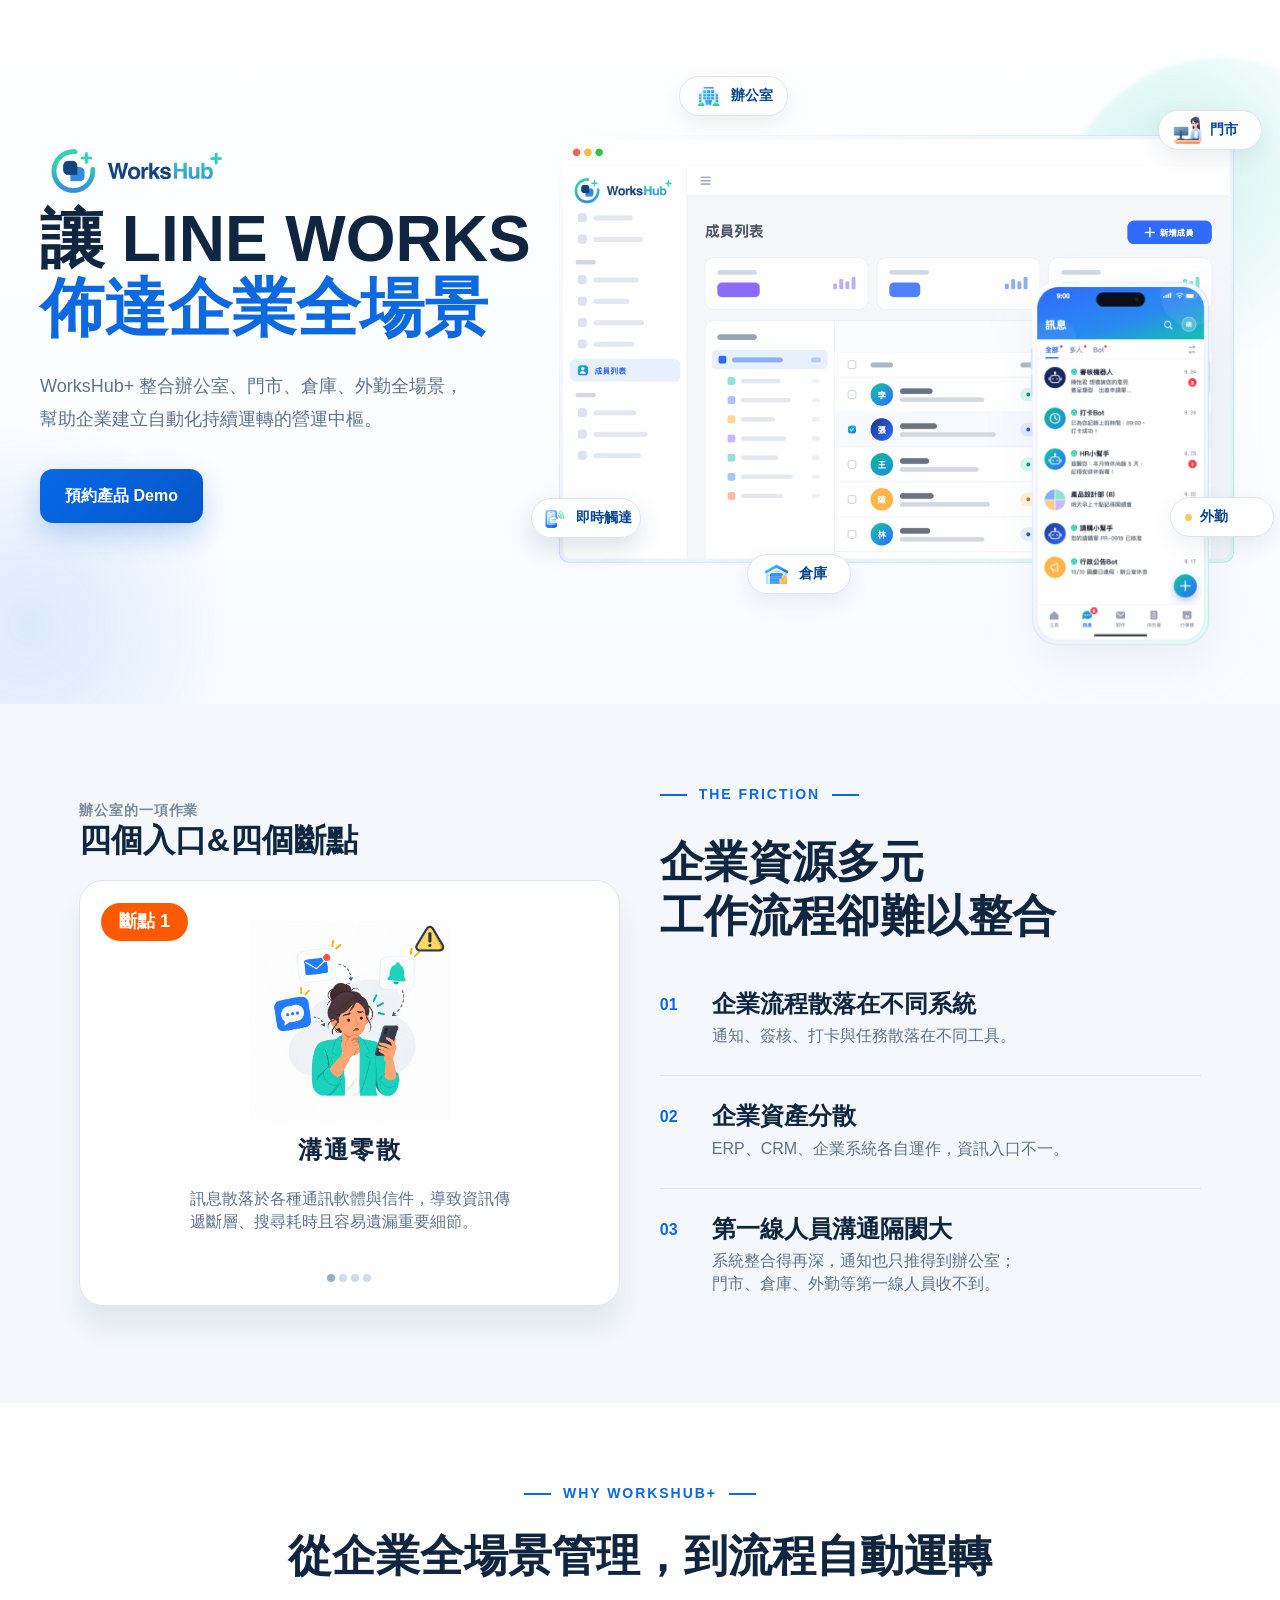
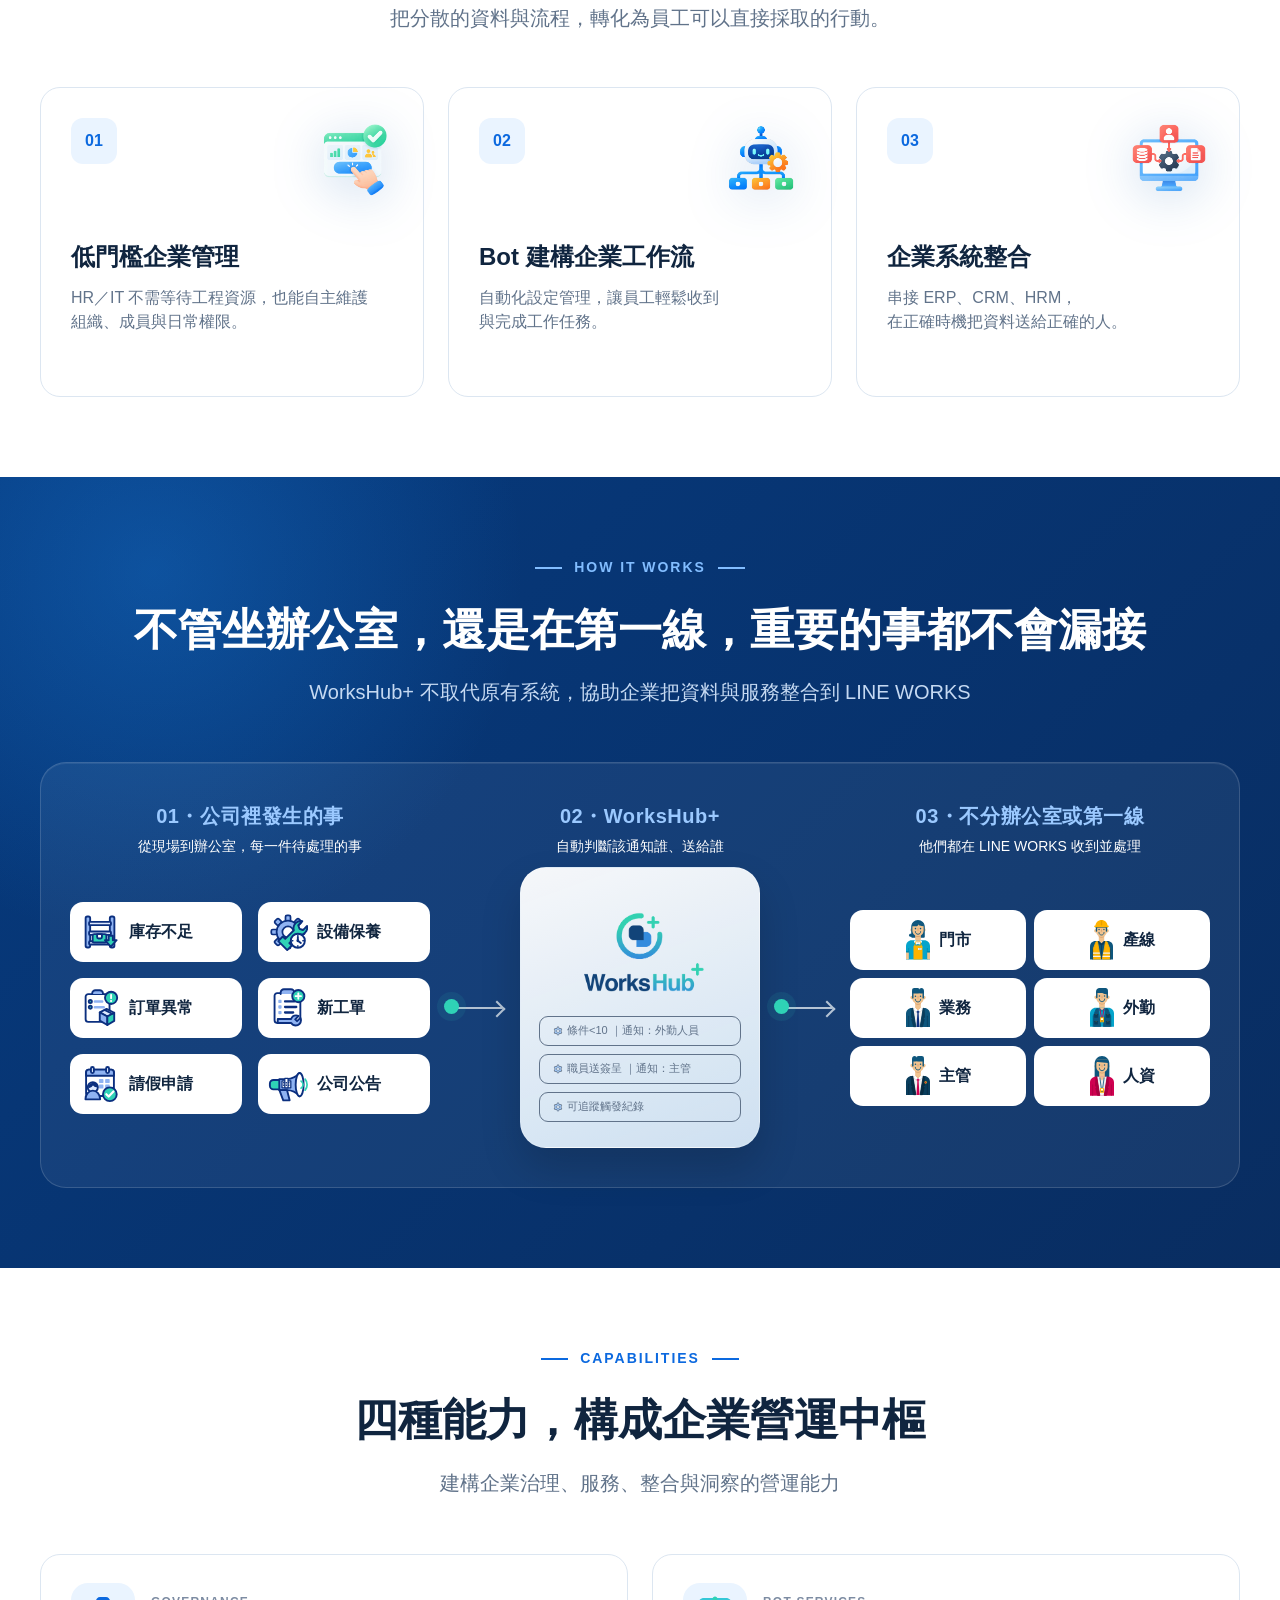
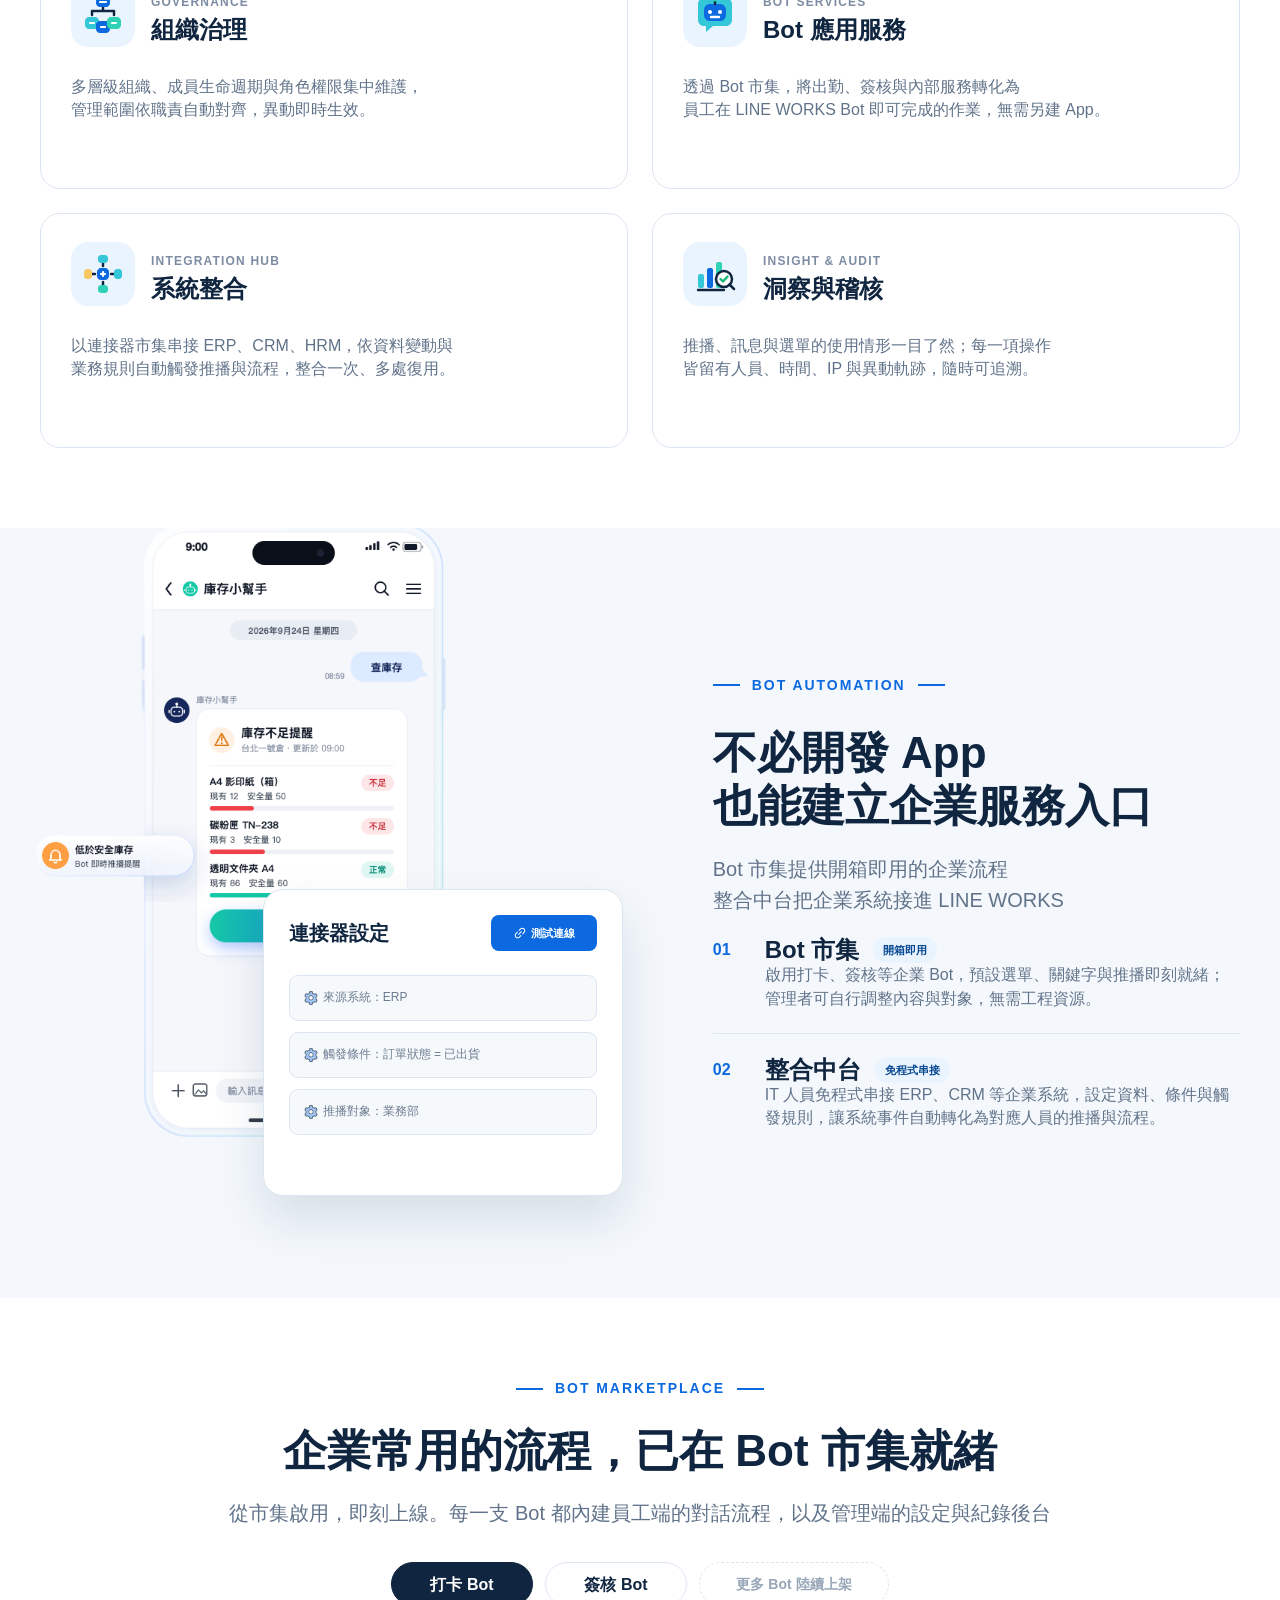
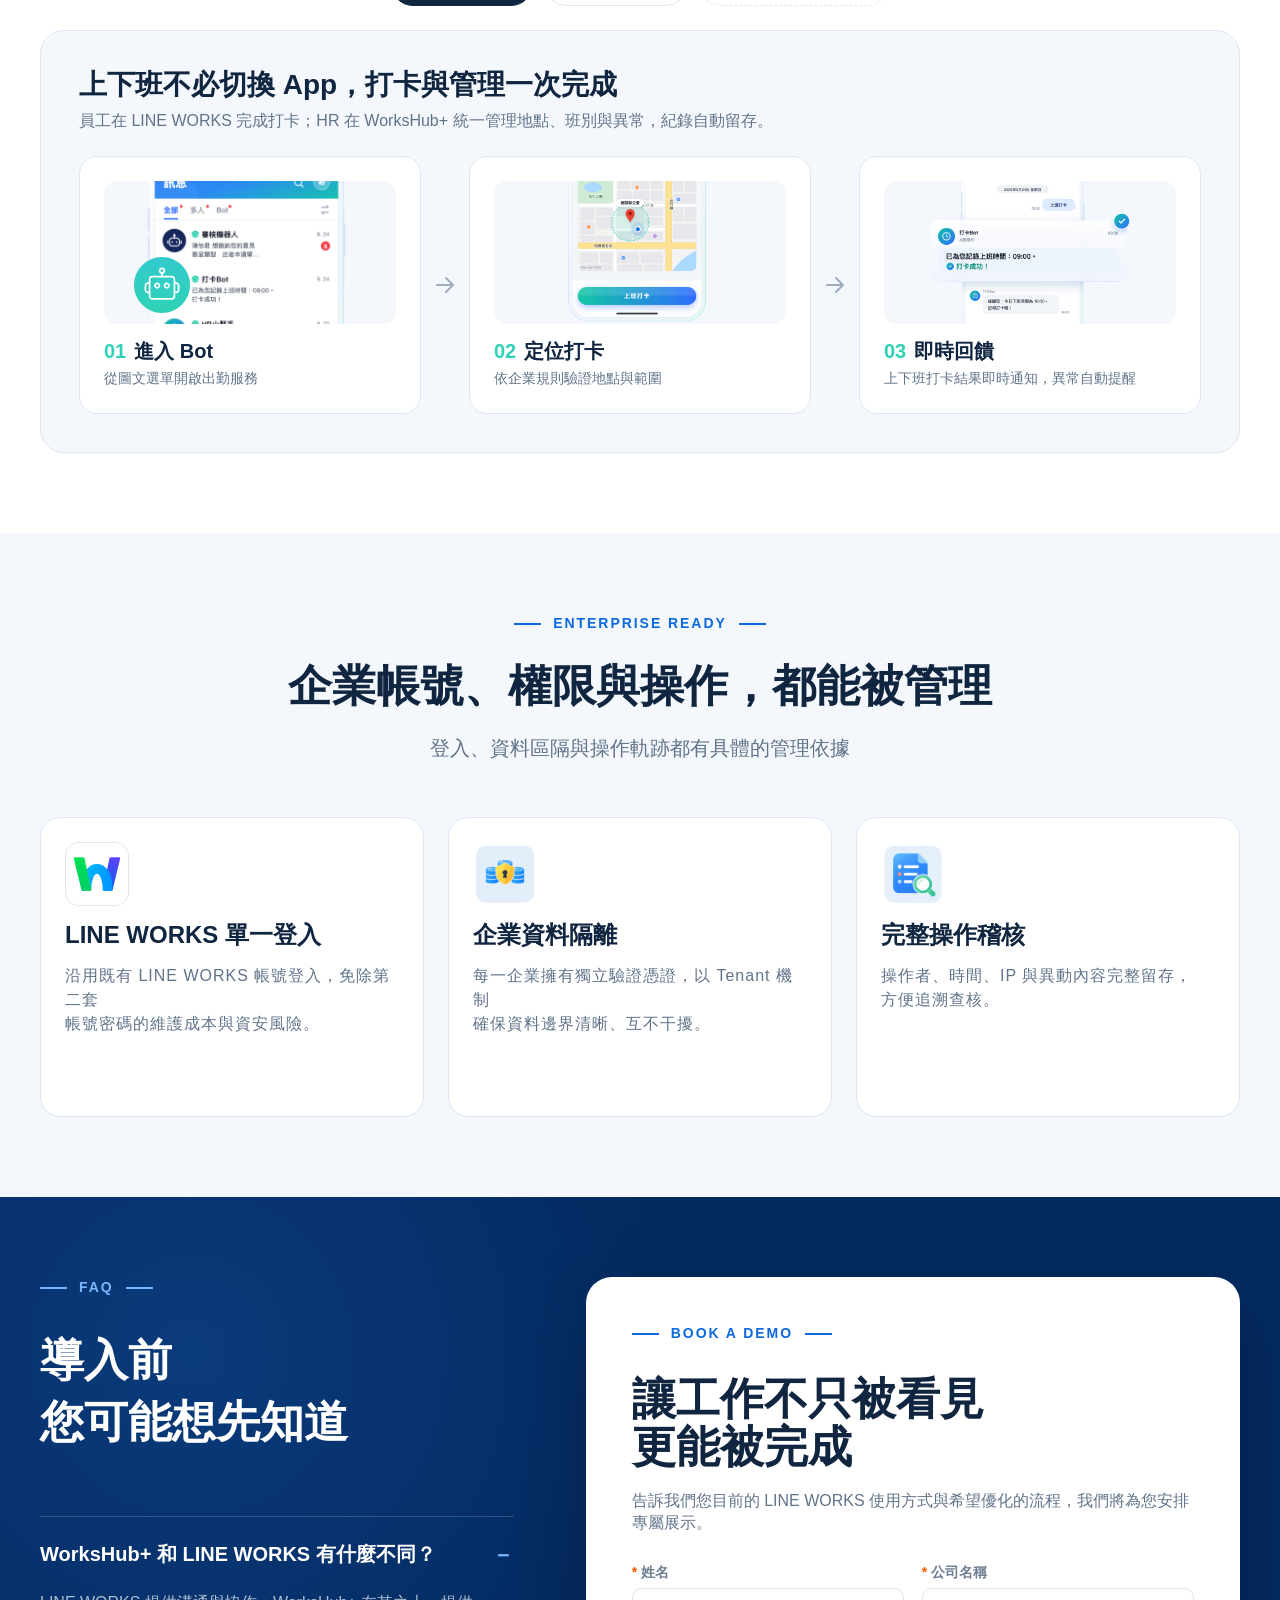
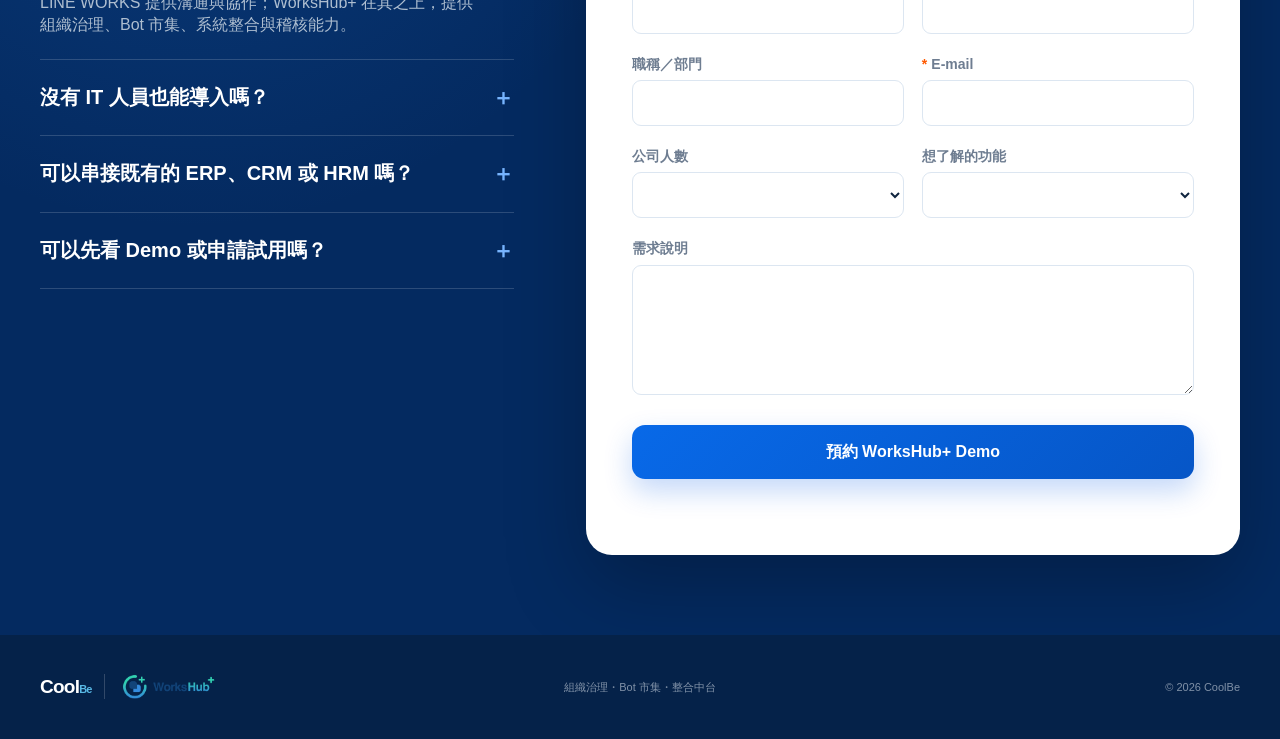
==== commit ae941273: "Remove forced line break from integration description" ====
--- a/index.html
+++ b/index.html
@@ -232,7 +232,7 @@
             <p class="lead compact">Bot 市集提供開箱即用的企業流程<br />整合中台把企業系統接進 LINE WORKS</p>
             <ol class="number-list automation-list">
               <li><span>01</span><div><div class="list-title"><h3>Bot 市集</h3><em>開箱即用</em></div><p>啟用打卡、簽核等企業 Bot，預設選單、關鍵字與推播即刻就緒；<br />管理者可自行調整內容與對象，無需工程資源。</p></div></li>
-              <li><span>02</span><div><div class="list-title"><h3>整合中台</h3><em>免程式串接</em></div><p>IT 人員免程式串接 ERP、CRM 等企業系統，設定資料、條件與觸發規則，<br />讓系統事件自動轉化為對應人員的推播與流程。</p></div></li>
+              <li><span>02</span><div><div class="list-title"><h3>整合中台</h3><em>免程式串接</em></div><p>IT 人員免程式串接 ERP、CRM 等企業系統，設定資料、條件與觸發規則，讓系統事件自動轉化為對應人員的推播與流程。</p></div></li>
             </ol>
           </div>
         </div>
--- a/styles.css
+++ b/styles.css
@@ -990,3 +990,78 @@
   .automation-phone-shot { top: -28px; left: 7px; width: 357px; }
   .connector-card { zoom: .79; top: 333px; right: auto; left: 143px; }
 }
+
+/* Responsive card contents: allow grid/flex items to shrink and text to wrap. */
+.value-card, .capability-card, .security-cards article, .journey-grid article,
+.flow-stage > *, .source-grid article, .people-grid article, .flow-core-rules,
+.cap-head > *, .connector-head > *, .form-grid > * {
+  min-width: 0;
+  overflow-wrap: anywhere;
+}
+.source-grid, .people-grid { grid-template-columns: repeat(2, minmax(0, 1fr)); }
+.flow-caption strong { line-height: 1.4; }
+.flow-caption span, .flow-core-rules span { white-space: normal; overflow-wrap: anywhere; }
+.flow-core { max-width: 100%; }
+.source-grid article, .people-grid article { flex-wrap: wrap; }
+.cap-icon, .connector-field img { flex-shrink: 0; }
+.cap-head, .connector-head, .connector-field { flex-wrap: wrap; }
+.role-message { min-width: 0; max-width: 100%; white-space: normal; overflow-wrap: anywhere; line-height: 1.4; left: 0; }
+
+@media (min-width: 641px) and (max-width: 920px) {
+  .source-grid, .people-grid { grid-template-columns: repeat(3, minmax(0, 1fr)); }
+}
+@media (max-width: 920px) {
+  .flow-stage { grid-template-columns: minmax(0, 1fr); }
+  .flow-core { width: min(280px, 100%); }
+  .value-card, .security-cards article, .journey-grid article { height: auto; }
+}
+@media (max-width: 640px) {
+  .how-it-works .mobile-break { display: none; }
+  .section-heading, .section-copy { min-width: 0; overflow-wrap: anywhere; }
+  .flow-stage { padding: 20px; }
+  .flow-core > img { max-width: 100%; }
+  .flow-core-rules span { padding-inline: 8px; }
+  .cap-head, .connector-head { row-gap: 12px; }
+  .material-tag { max-width: 100%; white-space: normal; overflow-wrap: anywhere; }
+  .automation-phone-shot { left: 0; width: min(357px, 100%); }
+  .connector-card { left: auto; right: 0; width: min(270px, 100%); max-width: 100%; }
+}
+
+/* Hide the decorative flow panel below 600px; keep all flow content visible. */
+@media (width < 600px) {
+  .flow-stage {
+    padding-inline: 0;
+    border: 0;
+    border-radius: 0;
+    background: transparent;
+    box-shadow: none;
+  }
+}
+
+/* Center the connector card on narrow mobile screens. */
+@media (width < 600px) {
+  .connector-card {
+    left: 0;
+    right: 0;
+    margin-inline: auto;
+  }
+}
+
+/* Flow cards grow with wrapped descriptions and retain 24px vertical padding. */
+.journey-grid article {
+  height: auto;
+  padding-block: 24px;
+}
+
+/* Let these section descriptions wrap naturally below 600px. */
+@media (width < 600px) {
+  .capabilities .section-heading > p br,
+  .automation .section-copy > p.lead br {
+    display: none;
+  }
+}
+
+/* Mobile uses the native Wix footer. */
+@media (width < 600px) {
+  .site-footer { display: none; }
+}
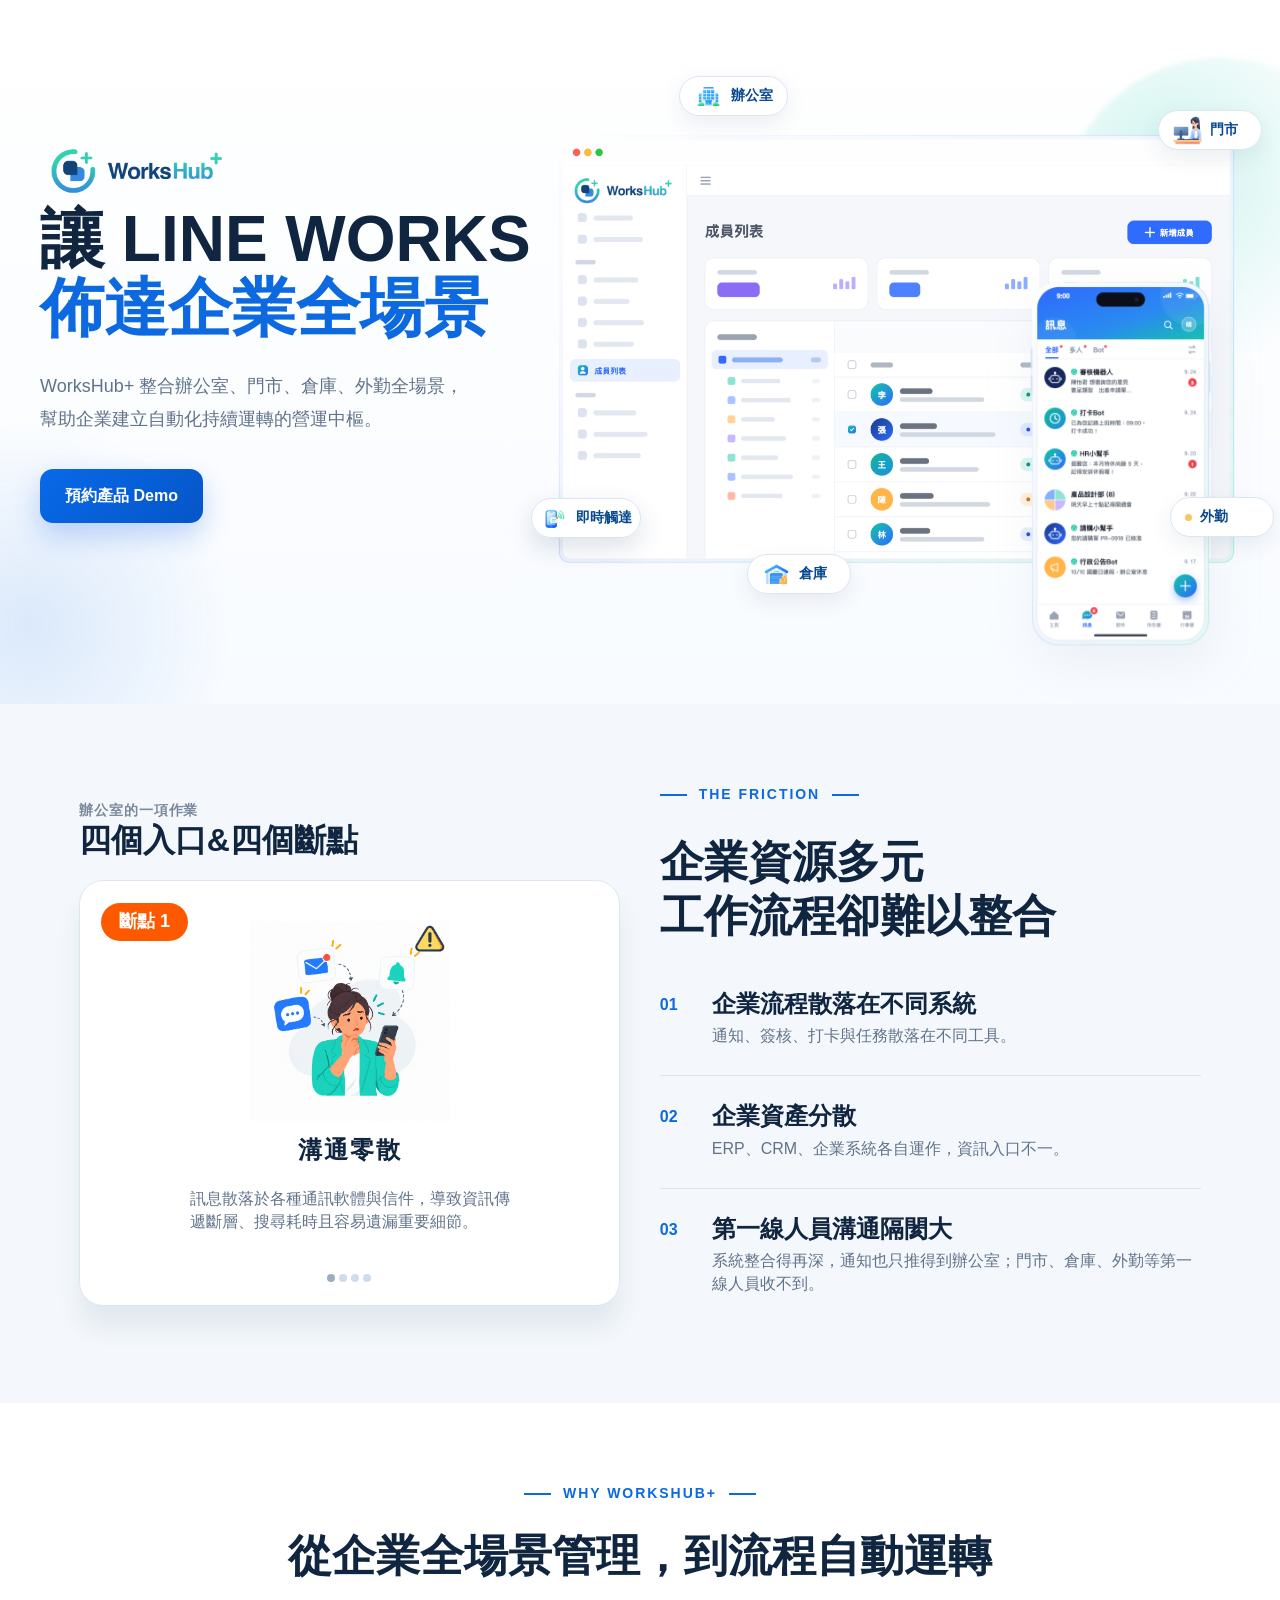
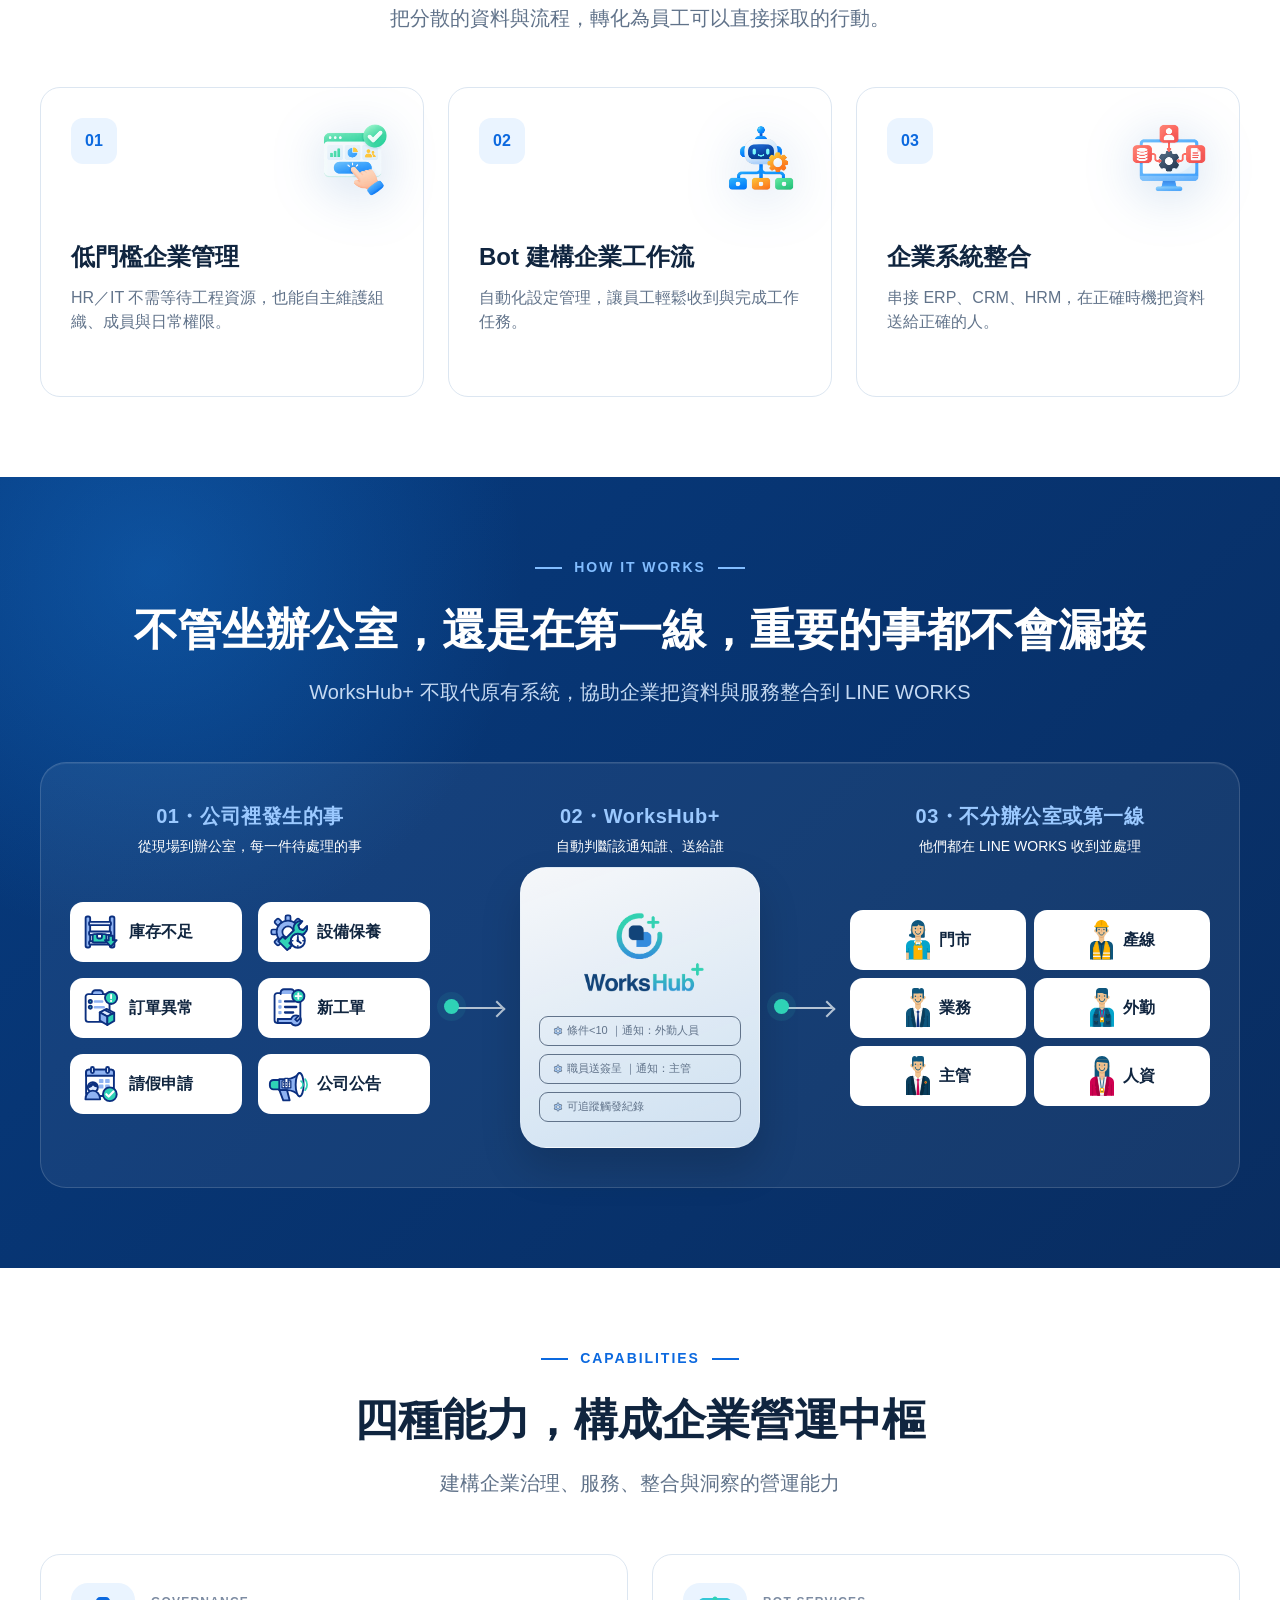
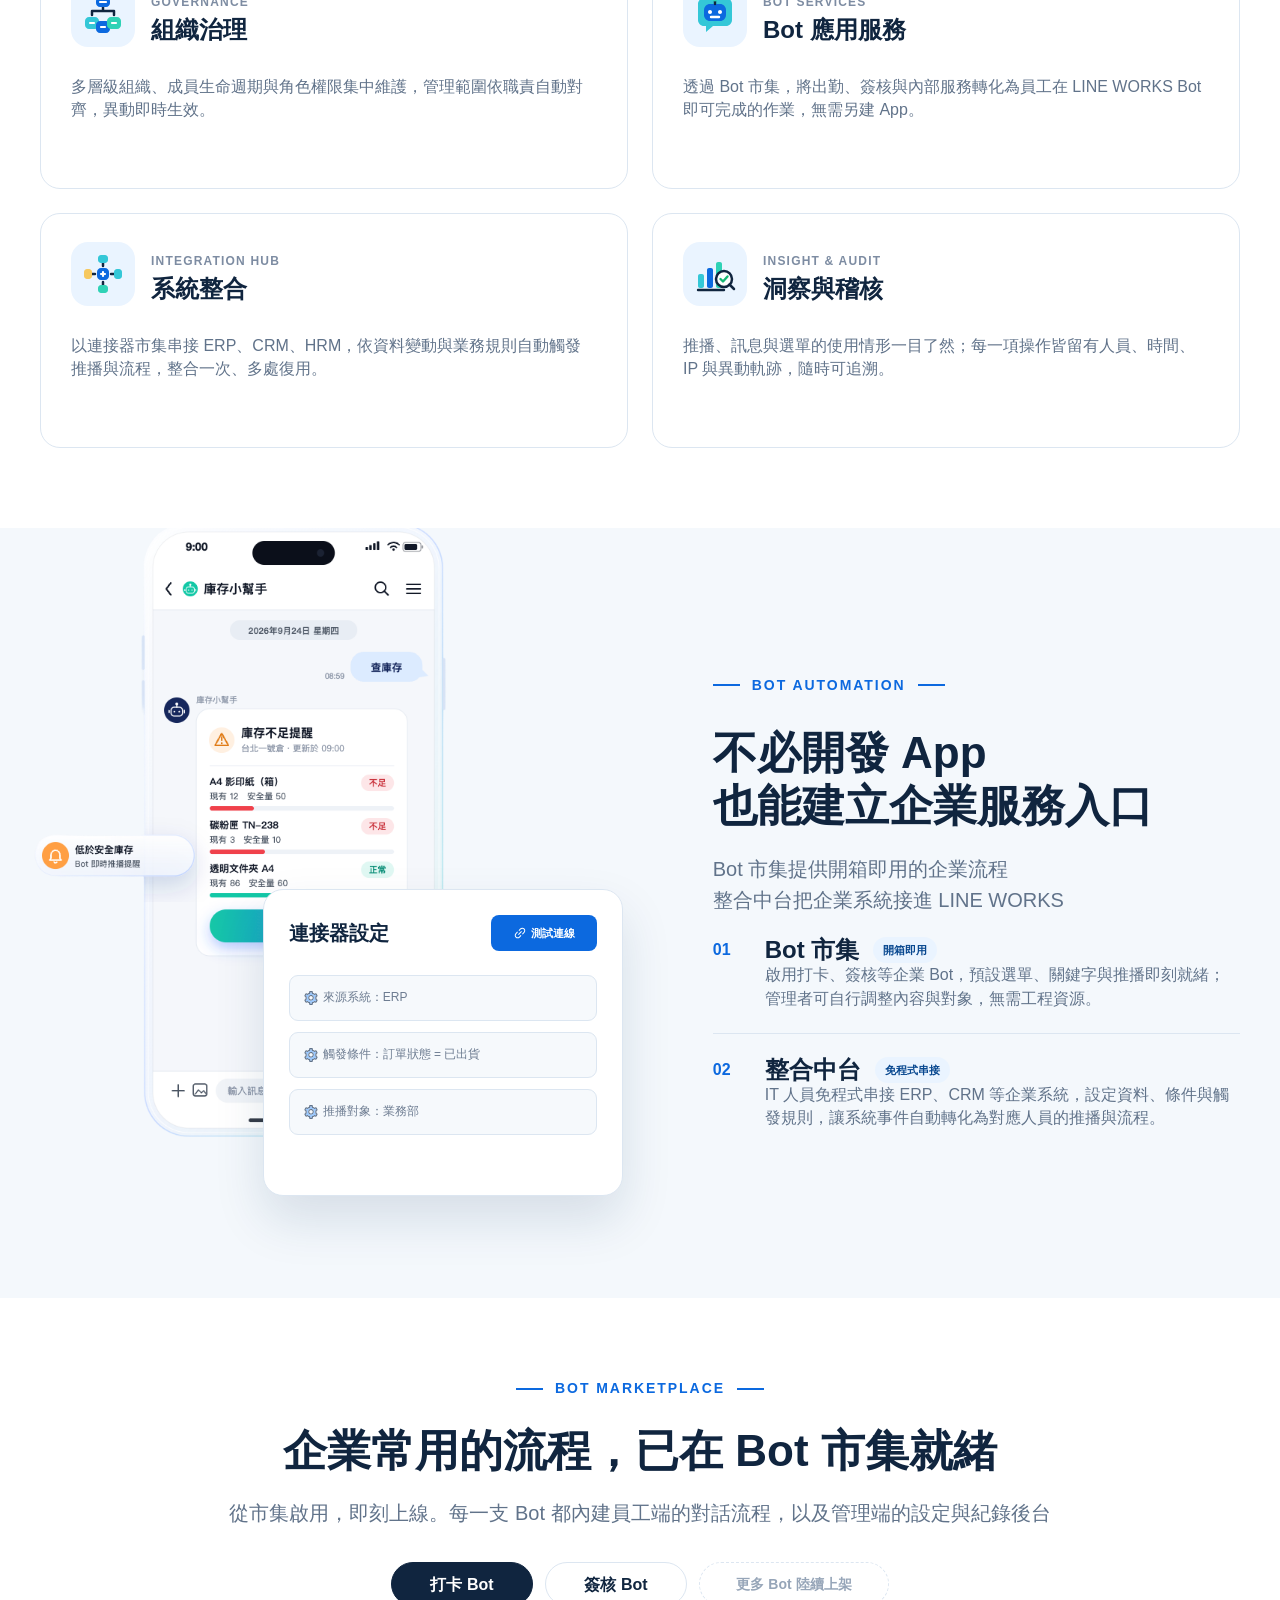
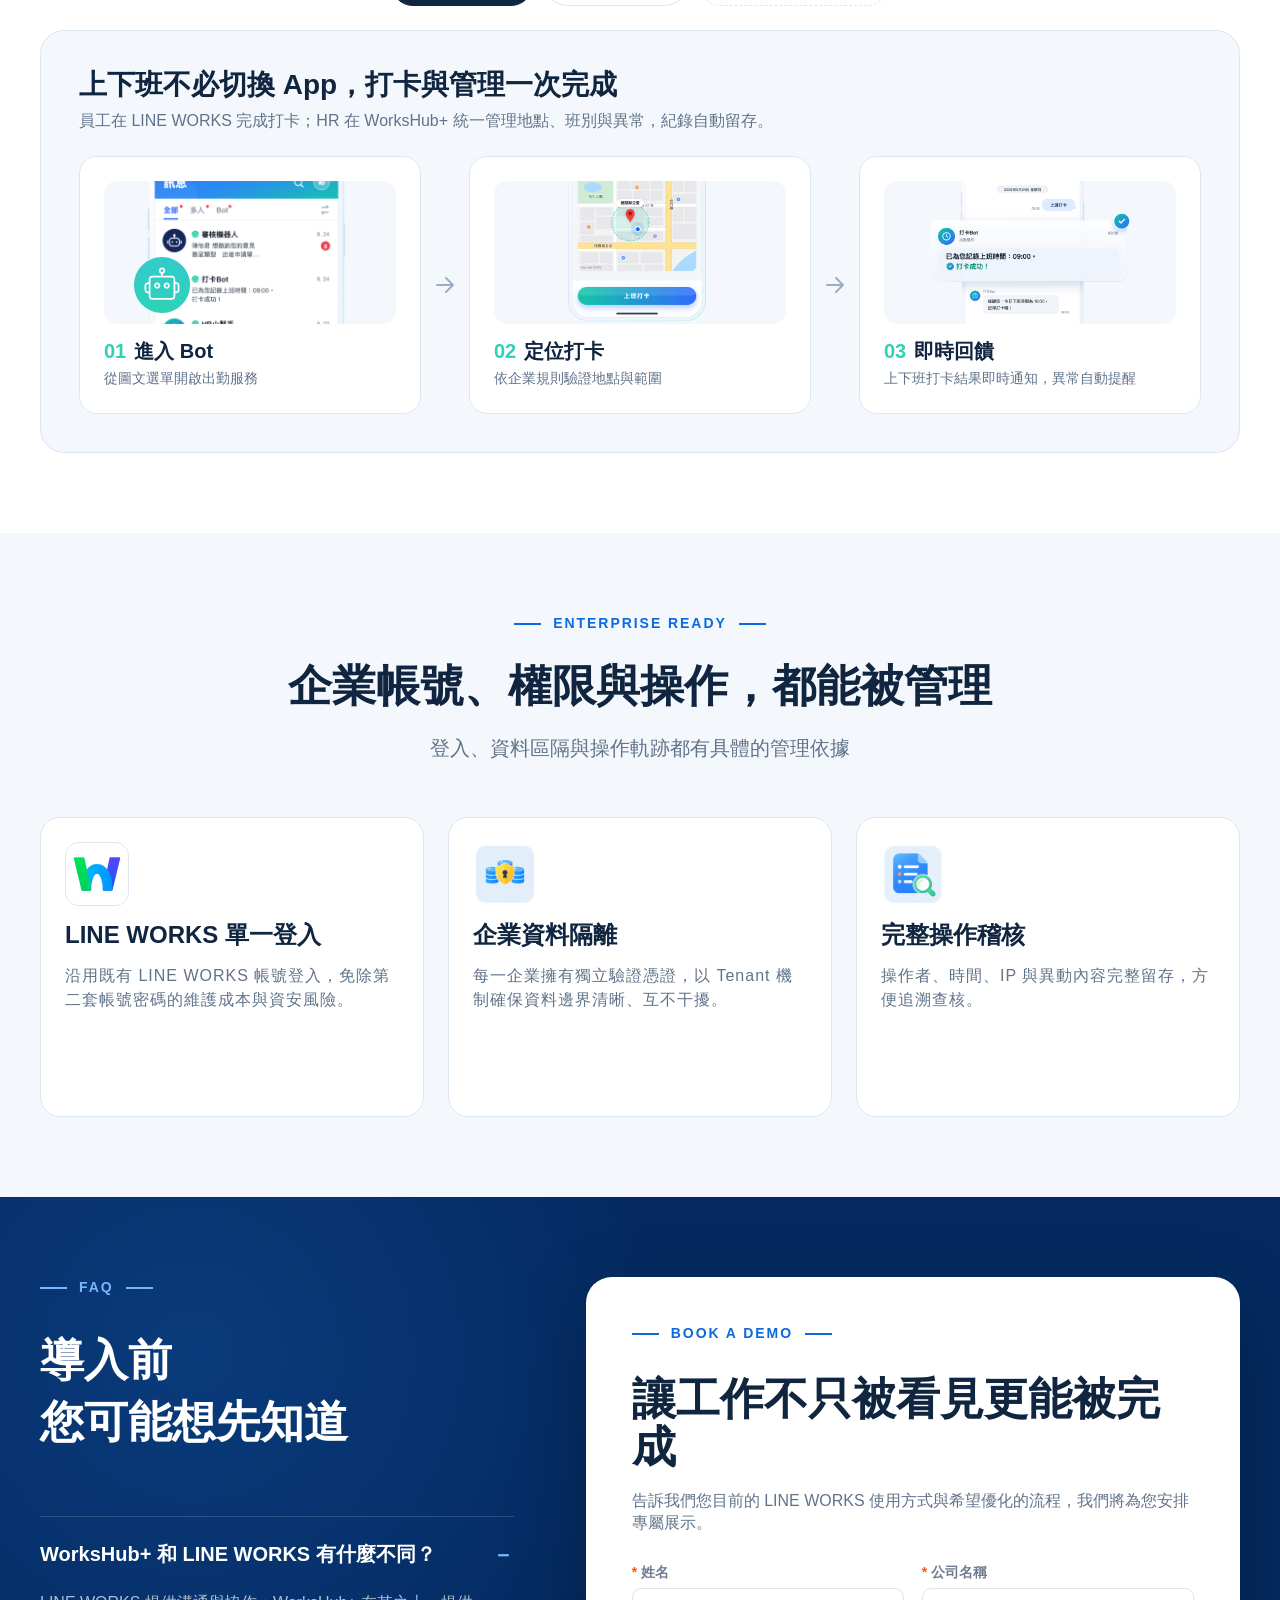
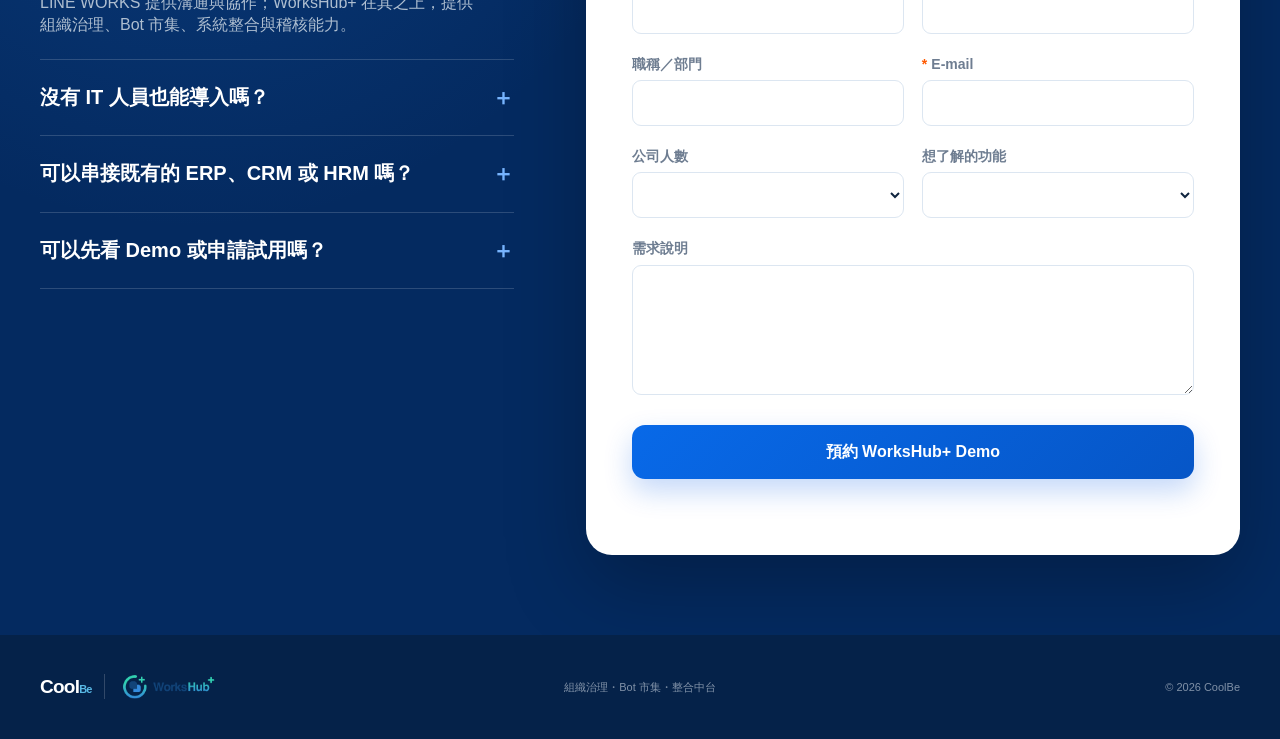
==== commit c82856a4: "Remove manual line breaks from all card contents" ====
--- a/index.html
+++ b/index.html
@@ -82,7 +82,7 @@
             <ol class="number-list">
               <li><span>01</span><div><h3>企業流程散落在不同系統</h3><p>通知、簽核、打卡與任務散落在不同工具。</p></div></li>
               <li><span>02</span><div><h3>企業資產分散</h3><p>ERP、CRM、企業系統各自運作，資訊入口不一。</p></div></li>
-              <li><span>03</span><div><h3>第一線人員溝通隔閡大</h3><p>系統整合得再深，通知也只推得到辦公室；<br />門市、倉庫、外勤等第一線人員收不到。</p></div></li>
+              <li><span>03</span><div><h3>第一線人員溝通隔閡大</h3><p>系統整合得再深，通知也只推得到辦公室；門市、倉庫、外勤等第一線人員收不到。</p></div></li>
             </ol>
           </div>
         </div>
@@ -99,17 +99,17 @@
             <article class="value-card motion-card reveal" tabindex="0">
               <div class="value-top"><span class="card-number">01</span><img class="value-icon" src="assets/figma-0c773.png" alt="" /></div>
               <h3>低門檻企業管理</h3>
-              <p>HR／IT 不需等待工程資源，也能自主維護<br />組織、成員與日常權限。</p>
+              <p>HR／IT 不需等待工程資源，也能自主維護組織、成員與日常權限。</p>
             </article>
             <article class="value-card motion-card reveal" tabindex="0">
               <div class="value-top"><span class="card-number">02</span><img class="value-icon" src="assets/figma-001c5.png" alt="" /></div>
               <h3>Bot 建構企業工作流</h3>
-              <p>自動化設定管理，讓員工輕鬆收到<br />與完成工作任務。</p>
+              <p>自動化設定管理，讓員工輕鬆收到與完成工作任務。</p>
             </article>
             <article class="value-card motion-card reveal" tabindex="0">
               <div class="value-top"><span class="card-number">03</span><img class="value-icon" src="assets/figma-ae1e3.png" alt="" /></div>
               <h3>企業系統整合</h3>
-              <p>串接 ERP、CRM、HRM，<br />在正確時機把資料送給正確的人。</p>
+              <p>串接 ERP、CRM、HRM，在正確時機把資料送給正確的人。</p>
             </article>
           </div>
         </div>
@@ -176,19 +176,19 @@
           <div class="capability-grid">
             <article class="capability-card motion-card reveal" tabindex="0">
               <div class="cap-head"><span class="cap-icon"><img src="assets/figma-39eca.svg" alt="" /></span><div><small>GOVERNANCE</small><h3>組織治理</h3></div></div>
-              <p>多層級組織、成員生命週期與角色權限集中維護，<br />管理範圍依職責自動對齊，異動即時生效。</p>
+              <p>多層級組織、成員生命週期與角色權限集中維護，管理範圍依職責自動對齊，異動即時生效。</p>
             </article>
             <article class="capability-card motion-card reveal" tabindex="0">
               <div class="cap-head"><span class="cap-icon"><img src="assets/figma-b638e.svg" alt="" /></span><div><small>BOT SERVICES</small><h3>Bot 應用服務</h3></div></div>
-              <p>透過 Bot 市集，將出勤、簽核與內部服務轉化為<br />員工在 LINE WORKS Bot 即可完成的作業，無需另建 App。</p>
+              <p>透過 Bot 市集，將出勤、簽核與內部服務轉化為員工在 LINE WORKS Bot 即可完成的作業，無需另建 App。</p>
             </article>
             <article class="capability-card motion-card reveal" tabindex="0">
               <div class="cap-head"><span class="cap-icon"><img src="assets/figma-04f68.svg" alt="" /></span><div><small>INTEGRATION HUB</small><h3>系統整合</h3></div></div>
-              <p>以連接器市集串接 ERP、CRM、HRM，依資料變動與<br />業務規則自動觸發推播與流程，整合一次、多處復用。</p>
+              <p>以連接器市集串接 ERP、CRM、HRM，依資料變動與業務規則自動觸發推播與流程，整合一次、多處復用。</p>
             </article>
             <article class="capability-card motion-card reveal" tabindex="0">
               <div class="cap-head"><span class="cap-icon"><img src="assets/figma-c56f0.svg" alt="" /></span><div><small>INSIGHT &amp; AUDIT</small><h3>洞察與稽核</h3></div></div>
-              <p>推播、訊息與選單的使用情形一目了然；每一項操作<br />皆留有人員、時間、IP 與異動軌跡，隨時可追溯。</p>
+              <p>推播、訊息與選單的使用情形一目了然；每一項操作皆留有人員、時間、IP 與異動軌跡，隨時可追溯。</p>
             </article>
           </div>
         </div>
@@ -231,7 +231,7 @@
             <h2>不必開發 App<br />也能建立企業服務入口</h2>
             <p class="lead compact">Bot 市集提供開箱即用的企業流程<br />整合中台把企業系統接進 LINE WORKS</p>
             <ol class="number-list automation-list">
-              <li><span>01</span><div><div class="list-title"><h3>Bot 市集</h3><em>開箱即用</em></div><p>啟用打卡、簽核等企業 Bot，預設選單、關鍵字與推播即刻就緒；<br />管理者可自行調整內容與對象，無需工程資源。</p></div></li>
+              <li><span>01</span><div><div class="list-title"><h3>Bot 市集</h3><em>開箱即用</em></div><p>啟用打卡、簽核等企業 Bot，預設選單、關鍵字與推播即刻就緒；管理者可自行調整內容與對象，無需工程資源。</p></div></li>
               <li><span>02</span><div><div class="list-title"><h3>整合中台</h3><em>免程式串接</em></div><p>IT 人員免程式串接 ERP、CRM 等企業系統，設定資料、條件與觸發規則，讓系統事件自動轉化為對應人員的推播與流程。</p></div></li>
             </ol>
           </div>
@@ -284,9 +284,9 @@
             <p>登入、資料區隔與操作軌跡<br class="mobile-break" />都有具體的管理依據</p>
           </div>
           <div class="security-cards">
-            <article class="motion-card reveal" tabindex="0"><img class="security-icon" src="assets/figma-86317.svg" alt="" /><h3>LINE WORKS 單一登入</h3><p>沿用既有 LINE WORKS 帳號登入，免除第二套<br />帳號密碼的維護成本與資安風險。</p></article>
-            <article class="motion-card reveal" tabindex="0"><img class="security-icon security-icon-crop" src="assets/figma-136bf.png" alt="" /><h3>企業資料隔離</h3><p>每一企業擁有獨立驗證憑證，以 Tenant 機制<br />確保資料邊界清晰、互不干擾。</p></article>
-            <article class="motion-card reveal" tabindex="0"><img class="security-icon security-icon-crop" src="assets/figma-7cbc1.png" alt="" /><h3>完整操作稽核</h3><p>操作者、時間、IP 與異動內容完整留存，<br />方便追溯查核。</p></article>
+            <article class="motion-card reveal" tabindex="0"><img class="security-icon" src="assets/figma-86317.svg" alt="" /><h3>LINE WORKS 單一登入</h3><p>沿用既有 LINE WORKS 帳號登入，免除第二套帳號密碼的維護成本與資安風險。</p></article>
+            <article class="motion-card reveal" tabindex="0"><img class="security-icon security-icon-crop" src="assets/figma-136bf.png" alt="" /><h3>企業資料隔離</h3><p>每一企業擁有獨立驗證憑證，以 Tenant 機制確保資料邊界清晰、互不干擾。</p></article>
+            <article class="motion-card reveal" tabindex="0"><img class="security-icon security-icon-crop" src="assets/figma-7cbc1.png" alt="" /><h3>完整操作稽核</h3><p>操作者、時間、IP 與異動內容完整留存，方便追溯查核。</p></article>
           </div>
         </div>
       </section>
@@ -307,7 +307,7 @@
               </article>
               <article class="faq-item">
                 <button type="button" aria-expanded="false"><span>可以串接既有的 ERP、CRM 或 HRM 嗎？</span><i>＋</i></button>
-                <div class="faq-answer" hidden>WorksHub+ 可以協助企業建立 Bot 推播、關鍵字回覆、圖文選單、預設訊息、出勤打卡、內部問答、部門通知、資源預約通知，以及與 ERP、CRM、HRM 等系統串接後的事件提醒與資料推播。<br />實際可導入的自動化流程，會依企業既有系統、資料來源與工作場景而定。</div>
+                <div class="faq-answer" hidden>WorksHub+ 可以協助企業建立 Bot 推播、關鍵字回覆、圖文選單、預設訊息、出勤打卡、內部問答、部門通知、資源預約通知，以及與 ERP、CRM、HRM 等系統串接後的事件提醒與資料推播。實際可導入的自動化流程，會依企業既有系統、資料來源與工作場景而定。</div>
               </article>
               <article class="faq-item">
                 <button type="button" aria-expanded="false"><span>可以先看 Demo 或申請試用嗎？</span><i>＋</i></button>
@@ -318,7 +318,7 @@
 
           <div class="demo-card reveal">
             <div class="eyebrow"><span></span>BOOK A DEMO</div>
-            <h2>讓工作不只被看見<br />更能被完成</h2>
+            <h2>讓工作不只被看見更能被完成</h2>
             <p>告訴我們您目前的 LINE WORKS 使用方式與希望優化的流程，我們將為您安排專屬展示。</p>
             <form id="demo-form">
               <div class="form-grid">
